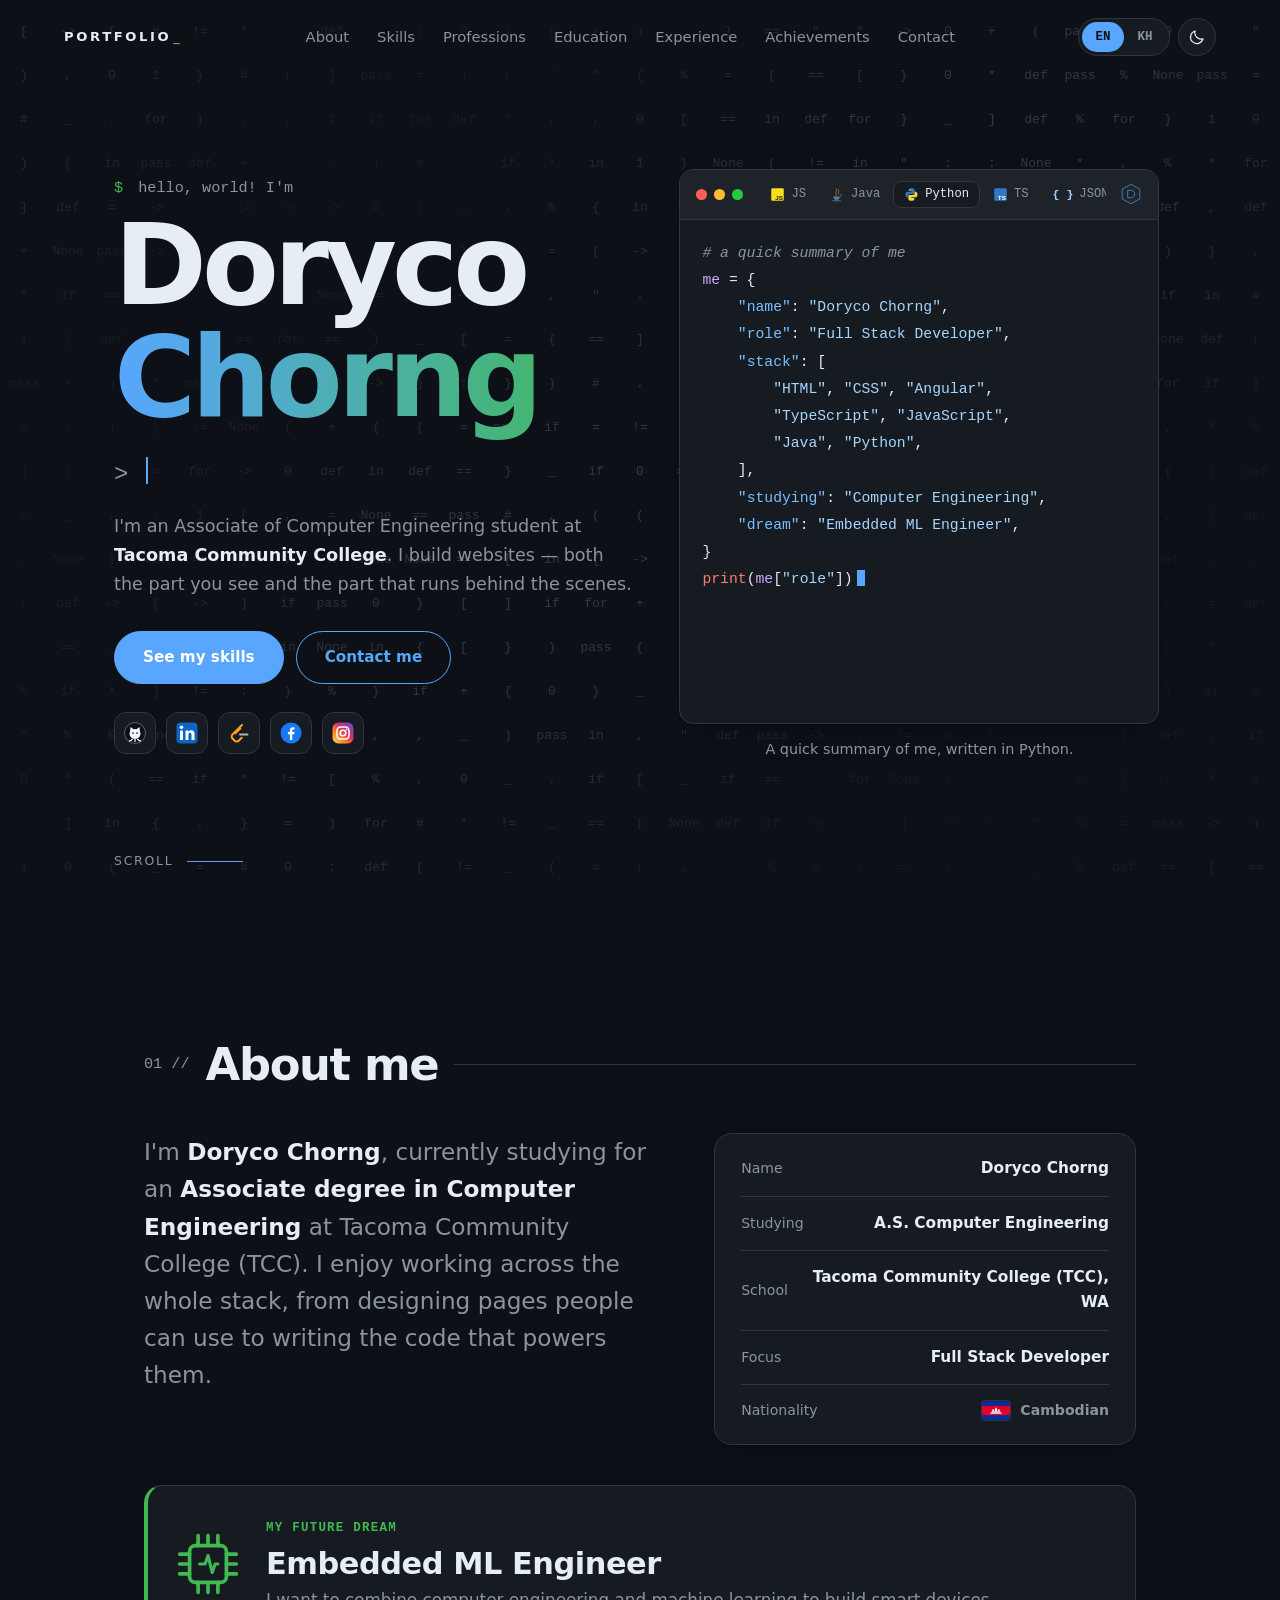
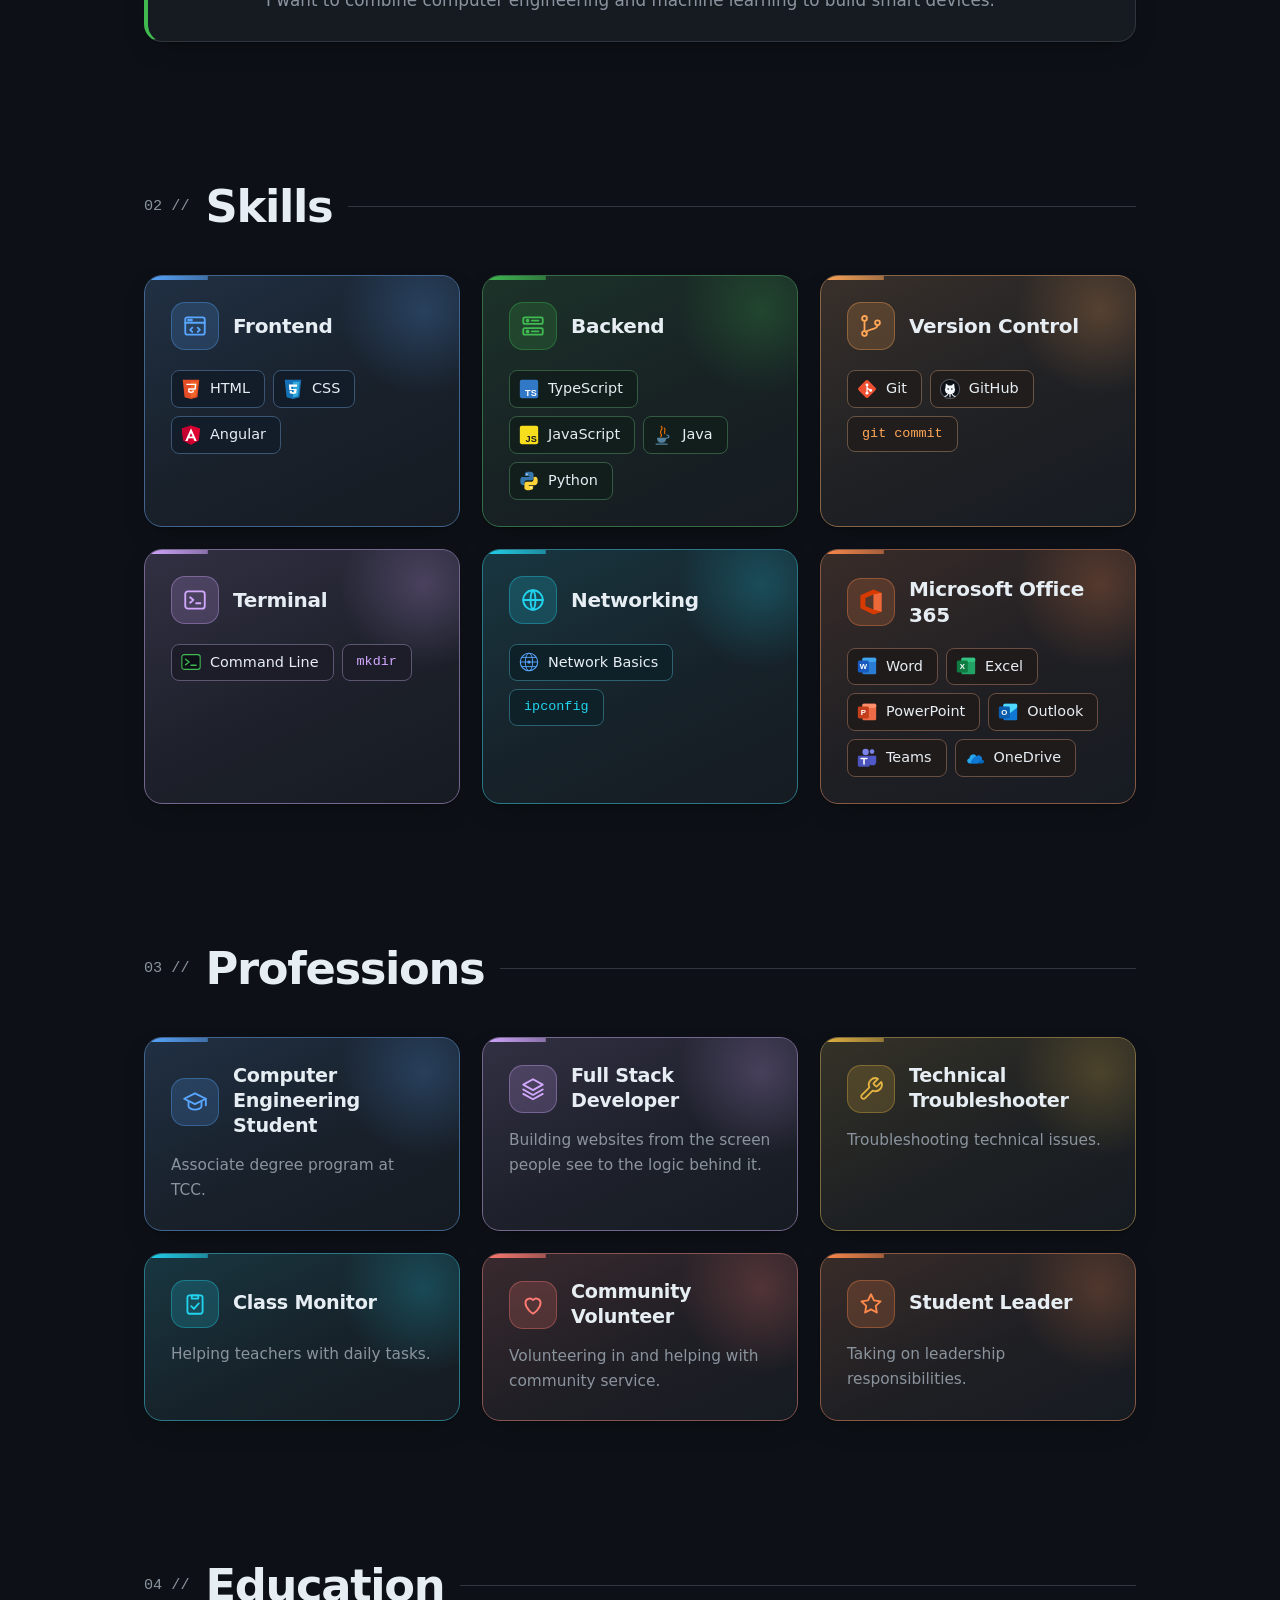
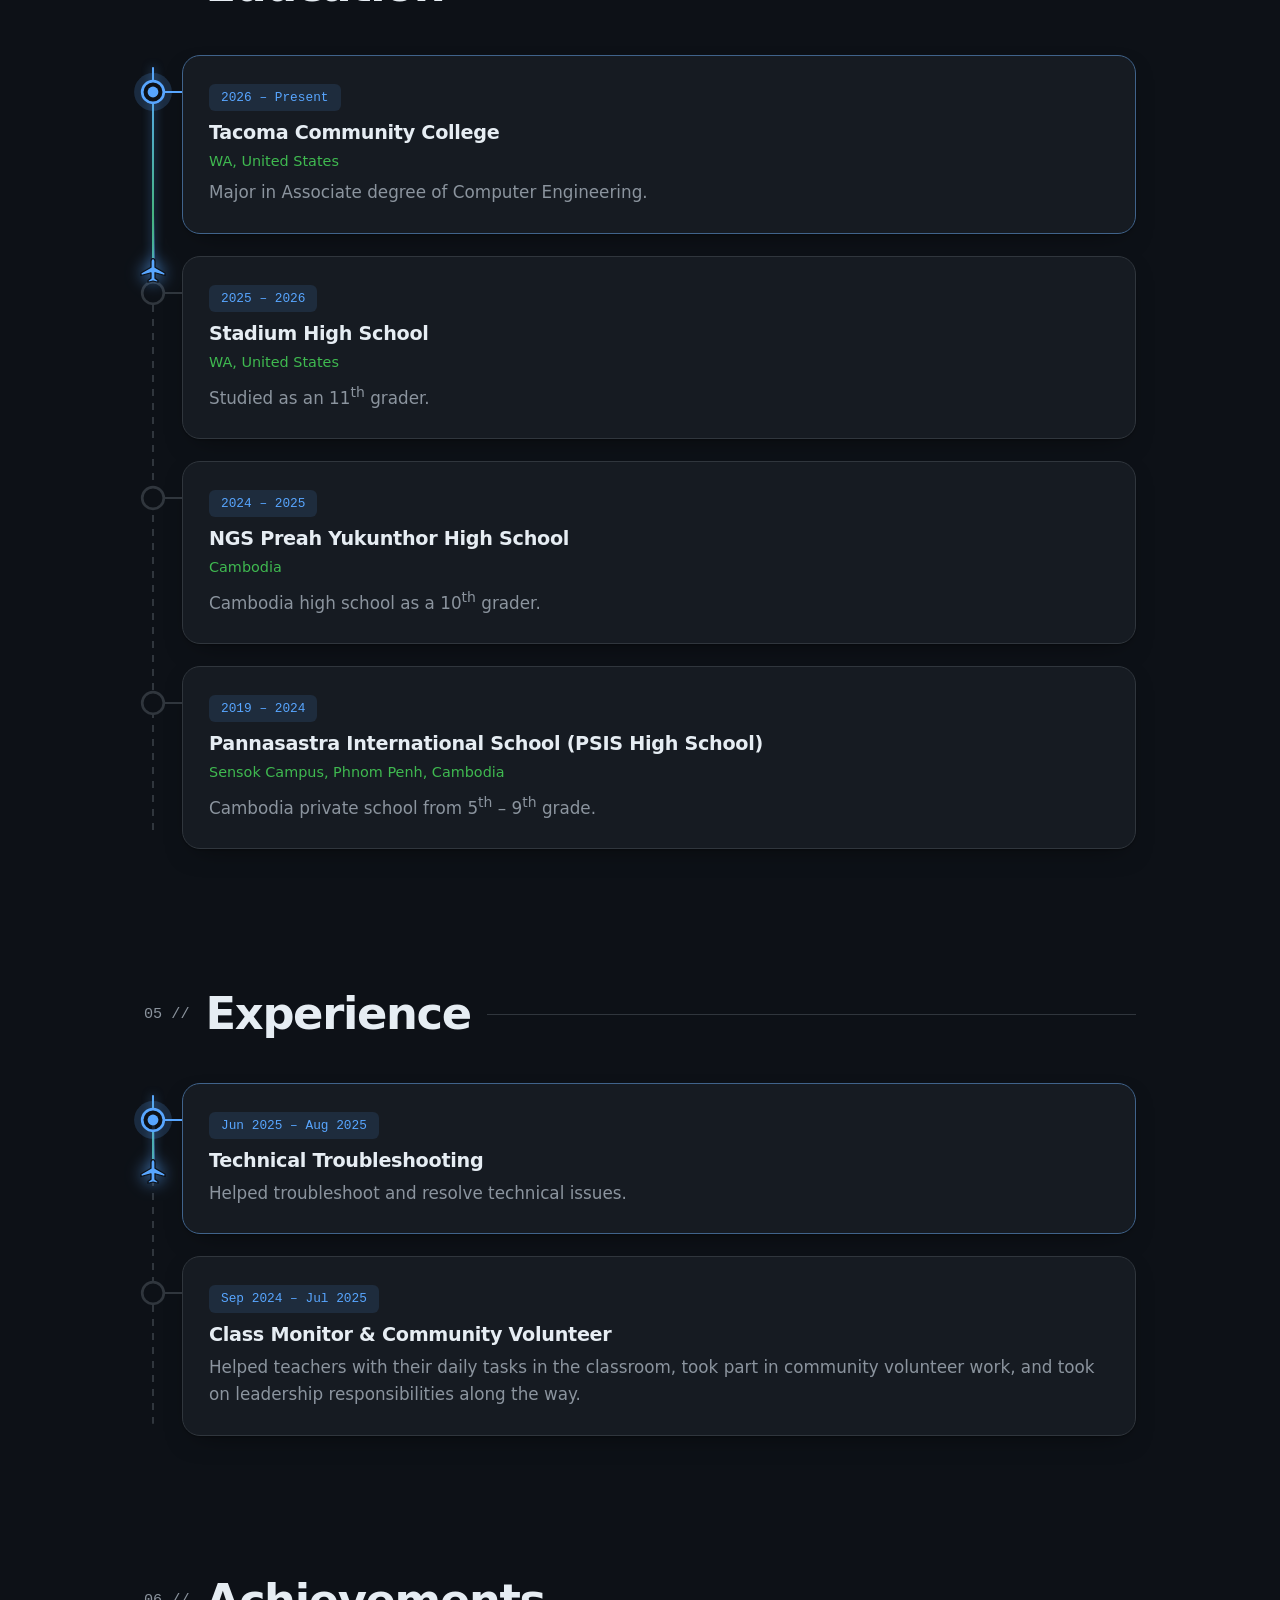
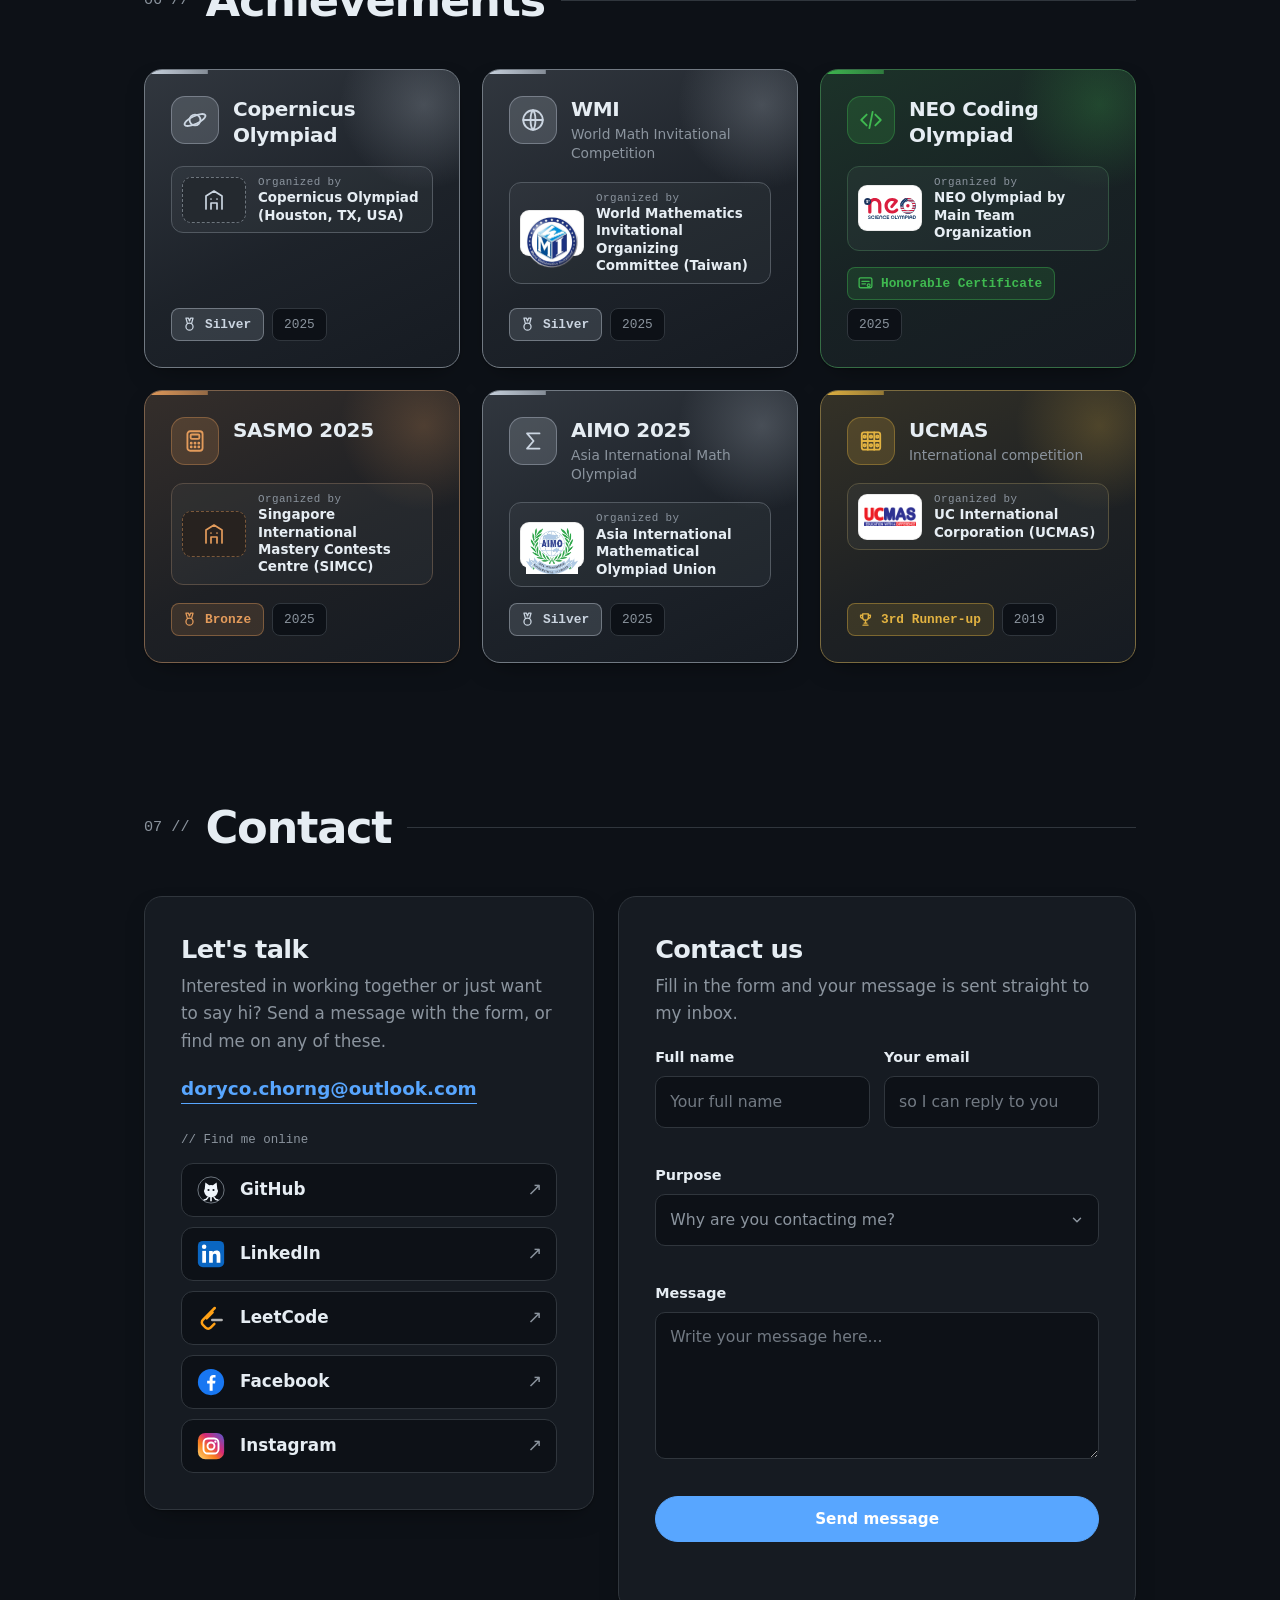
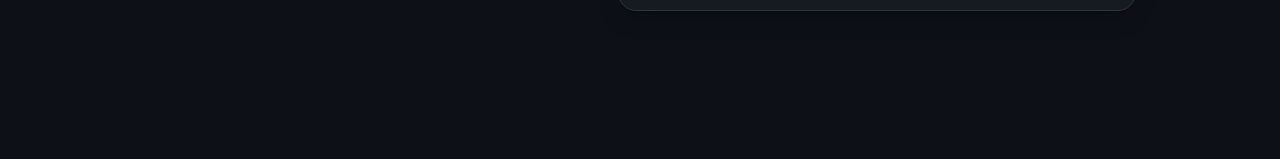
==== index.html @ 76f101a9 "Add files via upload The first version" ====
<!DOCTYPE html>
<html lang="en">
<head>
  <meta charset="UTF-8" />
  <meta name="viewport" content="width=device-width, initial-scale=1" />
  <title>Doryco Chorng | Portfolio</title>
  <meta name="description" content="Portfolio of Doryco Chorng, Computer Engineering student at Tacoma Community College." />
  <link rel="icon" href="data:image/svg+xml,%3Csvg xmlns='http://www.w3.org/2000/svg' viewBox='0 0 100 100'%3E%3Crect width='100' height='100' rx='22' fill='%23111'/%3E%3Ctext x='50' y='66' font-size='44' font-family='Arial' font-weight='bold' text-anchor='middle' fill='%23fff'%3EDC%3C/text%3E%3C/svg%3E" />
  <script>
    /* apply the saved theme (dark by default) before first paint to avoid a flash */
    (function () {
      var t = null;
      try { t = localStorage.getItem('theme'); } catch (e) {}
      if (!t) t = 'dark';
      document.documentElement.setAttribute('data-theme', t);
    })();
  </script>
  <link rel="stylesheet" href="style.css" />
</head>
<body>

  <!-- Reusable symbols: logo, skill logos, flag -->
  <svg width="0" height="0" style="position:absolute" aria-hidden="true">
    <defs>
      <symbol id="logo" viewBox="0 0 100 100">
        <polygon points="50,6 90,28 90,72 50,94 10,72 10,28" fill="none" stroke="currentColor" stroke-width="3" stroke-linejoin="round" />
        <polygon class="logo-inner" points="50,18 80,34 80,66 50,82 20,66 20,34" fill="none" stroke="currentColor" stroke-width="1" stroke-dasharray="3 5" opacity=".55" />
        <path d="M35 33 H47 C59 33 67 40 67 50 C67 60 59 67 47 67 H35 Z" fill="none" stroke="currentColor" stroke-width="3" stroke-linejoin="round" />
      </symbol>

      <symbol id="i-html" viewBox="0 0 48 48">
        <path d="M6 4 L10 42 L24 46 L38 42 L42 4 Z" fill="#E44D26" />
        <path d="M24 8 V42.5 L35 39.5 L38.5 8 Z" fill="#F16529" />
        <path d="M14 14 H34 L33 24 H19 L19.5 30 L24 31.5 L28.5 30 L29 27" fill="none" stroke="#fff" stroke-width="3" stroke-linejoin="round" />
      </symbol>
      <symbol id="i-css" viewBox="0 0 48 48">
        <path d="M6 4 L10 42 L24 46 L38 42 L42 4 Z" fill="#1572B6" />
        <path d="M24 8 V42.5 L35 39.5 L38.5 8 Z" fill="#33A9DC" />
        <path d="M15 14 H33 L32.6 19 H20 L20.4 24 H32 L31 33 L24 35 L17 33 L16.6 28 H21.4 L21.7 30.4 L24 31 L26.3 30.4 L26.7 26 H16 Z" fill="#fff" />
      </symbol>
      <symbol id="i-angular" viewBox="0 0 48 48">
        <path d="M24 3 L4 10 L7 36 L24 45 L41 36 L44 10 Z" fill="#DD0031" />
        <path d="M24 3 V45 L7 36 L4 10 Z" fill="#C3002F" />
        <path fill="#fff" fill-rule="evenodd" d="M24 9 L11.5 37 H16.5 L19 31 H29 L31.5 37 H36.5 Z M24 19.5 L27.3 27 H20.7 Z" />
      </symbol>
      <symbol id="i-ts" viewBox="0 0 48 48">
        <rect x="4" y="4" width="40" height="40" rx="4" fill="#3178C6" />
        <text x="41" y="40" font-family="Arial, sans-serif" font-weight="700" font-size="20" text-anchor="end" fill="#fff">TS</text>
      </symbol>
      <symbol id="i-js" viewBox="0 0 48 48">
        <rect x="4" y="4" width="40" height="40" rx="4" fill="#F7DF1E" />
        <text x="41" y="40" font-family="Arial, sans-serif" font-weight="700" font-size="20" text-anchor="end" fill="#1a1a1a">JS</text>
      </symbol>
      <symbol id="i-java" viewBox="0 0 48 48">
        <path d="M20 5 C27 11 14 14 20 22 C22 25 20 27 19 28" fill="none" stroke="#E76F00" stroke-width="2.6" stroke-linecap="round" />
        <path d="M27 9 C31 14 25 16 28 21" fill="none" stroke="#E76F00" stroke-width="2.4" stroke-linecap="round" />
        <path d="M11 30 H31 C31 38 27 41 21 41 C15 41 11 38 11 30 Z" fill="#5382A1" />
        <path d="M31 31 C39 31 39 24 31 24" fill="none" stroke="#5382A1" stroke-width="2.6" />
        <path d="M9 44 H33" stroke="#5382A1" stroke-width="2.6" stroke-linecap="round" />
      </symbol>
      <symbol id="i-python" viewBox="0 0 48 48">
        <path fill="#3776AB" d="M24 4 C15 4 15 8 15 8 V13 H24.5 V15 H11 C11 15 5 14.5 5 24 C5 33.5 10.5 33 10.5 33 H14 V28 C14 28 13.8 22.5 19.5 22.5 H29 C29 22.5 34 22.6 34 17.8 V9 C34 9 34.8 4 24 4 Z" />
        <path fill="#FFD43B" d="M24 44 C33 44 33 40 33 40 V35 H23.5 V33 H37 C37 33 43 33.5 43 24 C43 14.5 37.5 15 37.5 15 H34 V20 C34 20 34.2 25.5 28.5 25.5 H19 C19 25.5 14 25.4 14 30.2 V39 C14 39 13.2 44 24 44 Z" />
        <circle cx="19.5" cy="9.5" r="1.7" fill="#fff" /><circle cx="28.5" cy="38.5" r="1.7" fill="#fff" />
      </symbol>
      <symbol id="i-office" viewBox="0 0 48 48">
        <path fill="#D83B01" fill-rule="evenodd" d="M7 34 L28 44 L41 39.5 V9 L28 4 L7 13 Z M28 12 L15 17.5 V30.5 L28 36 Z" />
        <path fill="#FF8F6B" d="M28 12 L41 9 V39.5 L28 36 Z" opacity=".55" />
      </symbol>
      <symbol id="i-word" viewBox="0 0 48 48">
        <rect x="14" y="6" width="30" height="36" rx="3" fill="#2B7CD3" />
        <rect x="14" y="6" width="30" height="9" rx="3" fill="#41A5EE" />
        <rect x="4" y="12" width="24" height="26" rx="3" fill="#185ABD" />
        <text x="16" y="31.5" font-family="Arial, sans-serif" font-weight="700" font-size="17" text-anchor="middle" fill="#fff">W</text>
      </symbol>
      <symbol id="i-excel" viewBox="0 0 48 48">
        <rect x="14" y="6" width="30" height="36" rx="3" fill="#21A366" />
        <rect x="14" y="6" width="30" height="9" rx="3" fill="#33C481" />
        <rect x="4" y="12" width="24" height="26" rx="3" fill="#107C41" />
        <text x="16" y="31.5" font-family="Arial, sans-serif" font-weight="700" font-size="17" text-anchor="middle" fill="#fff">X</text>
      </symbol>
      <symbol id="i-ppt" viewBox="0 0 48 48">
        <rect x="14" y="6" width="30" height="36" rx="3" fill="#ED6C47" />
        <rect x="14" y="6" width="30" height="9" rx="3" fill="#FF8F6B" />
        <rect x="4" y="12" width="24" height="26" rx="3" fill="#C43E1C" />
        <text x="16" y="31.5" font-family="Arial, sans-serif" font-weight="700" font-size="17" text-anchor="middle" fill="#fff">P</text>
      </symbol>
      <symbol id="i-outlook" viewBox="0 0 48 48">
        <rect x="14" y="6" width="30" height="36" rx="3" fill="#0F78D4" />
        <path d="M14 14 L29 26 L44 14 V9 a3 3 0 0 0 -3 -3 H17 a3 3 0 0 0 -3 3 Z" fill="#50D9FF" />
        <rect x="4" y="12" width="24" height="26" rx="3" fill="#0A5CAD" />
        <text x="16" y="31.5" font-family="Arial, sans-serif" font-weight="700" font-size="17" text-anchor="middle" fill="#fff">O</text>
      </symbol>
      <symbol id="i-teams" viewBox="0 0 48 48">
        <circle cx="35" cy="10" r="5" fill="#7B83EB" />
        <path d="M27 19 H44 V32 a8 8 0 0 1 -8 8 h-1 a7 7 0 0 1 -8 -7 Z" fill="#5059C9" />
        <circle cx="21" cy="11" r="7" fill="#7B83EB" />
        <rect x="4" y="19" width="26" height="24" rx="3" fill="#4B53BC" />
        <path d="M11 25 H24 M17.5 25 V37" stroke="#fff" stroke-width="3.4" stroke-linecap="round" fill="none" />
      </symbol>
      <symbol id="i-onedrive" viewBox="0 0 48 48">
        <path d="M14 36 C6 36 5 26 12 25 C12 16 23 13 27 20 C33 16 41 21 39 28 C45 28 46 36 39 36 Z" fill="#0364B8" />
        <path d="M12 25 C12 16 23 13 27 20 C21 22 17 28 14 36 C6 36 5 26 12 25 Z" fill="#28A8EA" />
        <path d="M27 20 C33 16 41 21 39 28 L29 36 H14 C17 28 21 22 27 20 Z" fill="#0F78D4" />
      </symbol>
      <symbol id="i-git" viewBox="0 0 48 48">
        <rect x="9" y="9" width="30" height="30" rx="4" transform="rotate(45 24 24)" fill="#F05032" />
        <path d="M24 15 V33 M24 22 L32 27" stroke="#fff" stroke-width="2.6" fill="none" stroke-linecap="round" />
        <circle cx="24" cy="15" r="3.2" fill="#fff" /><circle cx="24" cy="33" r="3.2" fill="#fff" /><circle cx="32" cy="27" r="3.2" fill="#fff" />
      </symbol>
      <symbol id="i-github" viewBox="0 0 48 48">
        <circle cx="24" cy="24" r="21" fill="#0d1117" stroke="#8b949e" stroke-width="1.2" />
        <path d="M14 22 L15 12 L21 16.5 Q24 15.8 27 16.5 L33 12 L34 22 Q36.5 25 34 29.5 Q32 35 24 36 Q16 35 14 29.5 Q11.5 25 14 22 Z" fill="#f0f6fc" />
        <path d="M24 36 V41 M19 36 Q17 40 13 40 M29 36 Q31 40 35 40" stroke="#f0f6fc" stroke-width="2.6" fill="none" stroke-linecap="round" />
        <circle cx="20" cy="24" r="1.7" fill="#0d1117" /><circle cx="28" cy="24" r="1.7" fill="#0d1117" />
      </symbol>
      <symbol id="i-terminal" viewBox="0 0 48 48">
        <rect x="4" y="8" width="40" height="32" rx="5" fill="#0d1117" stroke="#3fb950" stroke-width="2.4" />
        <path d="M12 18 L20 24 L12 30" stroke="#3fb950" stroke-width="3" fill="none" stroke-linecap="round" stroke-linejoin="round" />
        <path d="M24 31 H35" stroke="#3fb950" stroke-width="3" stroke-linecap="round" />
      </symbol>
      <symbol id="i-network" viewBox="0 0 48 48">
        <circle cx="24" cy="24" r="19" fill="none" stroke="currentColor" stroke-width="2.4" />
        <ellipse cx="24" cy="24" rx="8" ry="19" fill="none" stroke="currentColor" stroke-width="2" />
        <path d="M5 24 H43 M9 14 H39 M9 34 H39" stroke="currentColor" stroke-width="2" fill="none" />
        <circle cx="24" cy="24" r="3.4" fill="currentColor" />
      </symbol>
      <symbol id="flag-kh" viewBox="0 0 60 40">
        <rect width="60" height="40" fill="#032EA1" />
        <rect y="10" width="60" height="20" fill="#E00025" />
        <g fill="#fff">
          <rect x="18" y="24.5" width="24" height="2.4" />
          <rect x="20.5" y="22" width="19" height="2.5" />
          <path d="M27.5 22 V18 Q30 9.5 32.5 18 V22 Z" />
          <path d="M22 22 V19.5 Q23.7 14.5 25.4 19.5 V22 Z" />
          <path d="M34.6 22 V19.5 Q36.3 14.5 38 19.5 V22 Z" />
        </g>
      </symbol>
      <symbol id="i-chip" viewBox="0 0 48 48">
        <g stroke="currentColor" stroke-width="2.6" stroke-linecap="round">
          <path d="M17 4 V11 M24 4 V11 M31 4 V11 M17 37 V44 M24 37 V44 M31 37 V44 M4 17 H11 M4 24 H11 M4 31 H11 M37 17 H44 M37 24 H44 M37 31 H44" />
        </g>
        <rect x="11" y="11" width="26" height="26" rx="4" fill="none" stroke="currentColor" stroke-width="2.6" />
        <path d="M18 24 H22 L24 18 L27 30 L29 24 H31" fill="none" stroke="currentColor" stroke-width="2.2" stroke-linecap="round" stroke-linejoin="round" />
      </symbol>
      <!-- Profession icons (viewBox 0 0 24 24, drawn with currentColor) -->
      <symbol id="r-cap" viewBox="0 0 24 24"><path d="M2 9l10-5 10 5-10 5z"/><path d="M6 11.5V16c0 1.5 3 3 6 3s6-1.5 6-3v-4.5"/><path d="M22 9v6"/></symbol>
      <symbol id="r-browser" viewBox="0 0 24 24"><rect x="3" y="4" width="18" height="16" rx="2"/><path d="M3 9h18"/><circle cx="6.2" cy="6.5" r=".6" fill="currentColor"/><circle cx="8.6" cy="6.5" r=".6" fill="currentColor"/><path d="M9.5 13.5l-2 2 2 2M14.5 13.5l2 2-2 2"/></symbol>
      <symbol id="r-server" viewBox="0 0 24 24"><rect x="3" y="4" width="18" height="6" rx="1.5"/><rect x="3" y="14" width="18" height="6" rx="1.5"/><circle cx="7" cy="7" r=".9" fill="currentColor"/><circle cx="7" cy="17" r=".9" fill="currentColor"/><path d="M11 7h6M11 17h6"/></symbol>
      <symbol id="r-layers" viewBox="0 0 24 24"><path d="M12 3l9 5-9 5-9-5z"/><path d="M3 12.5l9 5 9-5"/><path d="M3 16.5l9 5 9-5"/></symbol>
      <symbol id="r-wrench" viewBox="0 0 24 24"><path d="M14.7 6.3a1 1 0 0 0 0 1.4l1.6 1.6a1 1 0 0 0 1.4 0l3.77-3.77a6 6 0 0 1-7.94 7.94l-6.91 6.91a2.12 2.12 0 0 1-3-3l6.91-6.91a6 6 0 0 1 7.94-7.94l-3.76 3.76z"/></symbol>
      <symbol id="r-clip" viewBox="0 0 24 24"><rect x="5" y="4" width="14" height="17" rx="2"/><path d="M9 4h6v3H9z"/><path d="M8.5 14l2.5 2.5 4.5-5"/></symbol>
      <symbol id="r-heart" viewBox="0 0 24 24"><path d="M12 20s-7-4.4-7-10a4 4 0 0 1 7-2.6A4 4 0 0 1 19 10c0 5.6-7 10-7 10z"/></symbol>
      <symbol id="r-star" viewBox="0 0 24 24"><path d="M12 3l2.7 5.6 6.1.9-4.4 4.3 1 6.1L12 17l-5.4 2.9 1-6.1L3.2 9.5l6.1-.9z"/></symbol>
      <!-- Social logos -->
      <linearGradient id="igGrad" x1="0" y1="1" x2="1" y2="0">
        <stop offset="0" stop-color="#feda75" /><stop offset=".35" stop-color="#fa7e1e" /><stop offset=".6" stop-color="#d62976" /><stop offset="1" stop-color="#4f5bd5" />
      </linearGradient>
      <symbol id="s-linkedin" viewBox="0 0 48 48">
        <rect x="3" y="3" width="42" height="42" rx="8" fill="#0A66C2" />
        <rect x="10" y="19" width="6" height="19" fill="#fff" /><circle cx="13" cy="12.5" r="3.6" fill="#fff" />
        <path d="M21 19h5.7v2.7c1-1.9 3.2-3.2 6-3.2 5.3 0 6.3 3.5 6.3 8V38h-6v-10c0-2.3 0-4.6-2.9-4.6s-3.2 2.1-3.2 4.5V38H21z" fill="#fff" />
      </symbol>
      <symbol id="s-leetcode" viewBox="0 0 48 48">
        <path d="M30 8 L11 27 a5.6 5.6 0 0 0 0 8 l4.4 4.4 a5.6 5.6 0 0 0 8 0 l6-6" fill="none" stroke="#FFA116" stroke-width="4" stroke-linecap="round" stroke-linejoin="round" />
        <path d="M17 24.5 L26.5 15" fill="none" stroke="#FFA116" stroke-width="4" stroke-linecap="round" />
        <path d="M26 27h15" stroke="#B3B3B3" stroke-width="4" stroke-linecap="round" />
      </symbol>
      <symbol id="s-facebook" viewBox="0 0 48 48">
        <circle cx="24" cy="24" r="21" fill="#1877F2" />
        <path d="M26.6 38V26.4h3.9l.6-4.5h-4.5v-2.9c0-1.3.4-2.2 2.2-2.2h2.4v-4a31 31 0 0 0-3.5-.2c-3.5 0-5.9 2.1-5.9 6v3.3h-4v4.5h4V38z" fill="#fff" />
      </symbol>
      <symbol id="s-instagram" viewBox="0 0 48 48">
        <rect x="3" y="3" width="42" height="42" rx="12" fill="url(#igGrad)" />
        <rect x="12" y="12" width="24" height="24" rx="7" fill="none" stroke="#fff" stroke-width="3" />
        <circle cx="24" cy="24" r="5.6" fill="none" stroke="#fff" stroke-width="3" /><circle cx="31" cy="17" r="1.8" fill="#fff" />
      </symbol>
      <symbol id="r-branch" viewBox="0 0 24 24"><circle cx="6" cy="5" r="2.2"/><circle cx="6" cy="19" r="2.2"/><circle cx="18" cy="9" r="2.2"/><path d="M6 7.2v9.6M18 11.2c0 4-6 3-11 6.4"/></symbol>
      <symbol id="r-terminal" viewBox="0 0 24 24"><rect x="3" y="4" width="18" height="16" rx="2.5"/><path d="M7.5 9.5l3 2.5-3 2.5M13 15h4"/></symbol>
      <symbol id="r-network" viewBox="0 0 24 24"><circle cx="12" cy="12" r="9"/><path d="M3 12h18M12 3c3 3 3 15 0 18M12 3c-3 3-3 15 0 18"/></symbol>
      <!-- Achievement icons (viewBox 0 0 24 24) -->
      <symbol id="a-planet" viewBox="0 0 24 24"><circle cx="12" cy="12" r="5"/><ellipse cx="12" cy="12" rx="10.5" ry="3.6" transform="rotate(-25 12 12)"/></symbol>
      <symbol id="a-code" viewBox="0 0 24 24"><path d="M8 7l-5 5 5 5M16 7l5 5-5 5M13.5 4.5l-3 15"/></symbol>
      <symbol id="a-calc" viewBox="0 0 24 24"><rect x="5" y="3" width="14" height="18" rx="2.5"/><rect x="8" y="6" width="8" height="4" rx="1"/><path d="M8.5 14h.01M12 14h.01M15.5 14h.01M8.5 17.5h.01M12 17.5h.01M15.5 17.5h.01" stroke-width="2.6"/></symbol>
      <symbol id="a-sigma" viewBox="0 0 24 24"><path d="M18 5H6.5l6 7-6 7H18"/></symbol>
      <symbol id="a-abacus" viewBox="0 0 24 24"><rect x="3.5" y="4" width="17" height="16" rx="2"/><path d="M3.5 12h17M9 4v16M15 4v16"/><circle cx="6.2" cy="8" r="1.1"/><circle cx="12" cy="8" r="1.1"/><circle cx="17.8" cy="8" r="1.1"/><circle cx="6.2" cy="16" r="1.1"/><circle cx="12" cy="16" r="1.1"/><circle cx="17.8" cy="16" r="1.1"/></symbol>
      <symbol id="a-medal" viewBox="0 0 24 24"><circle cx="12" cy="15" r="5"/><path d="M9 10.5L7 3h3.5L12 7l1.5-4H17l-2 7.5"/></symbol>
      <symbol id="a-cert" viewBox="0 0 24 24"><rect x="3" y="4" width="18" height="14" rx="2"/><path d="M7 9h10M7 12.5h5"/><circle cx="16.5" cy="14.5" r="2"/></symbol>
      <symbol id="a-trophy" viewBox="0 0 24 24"><path d="M8 4h8v5a4 4 0 0 1-8 0z"/><path d="M8 6H5v1.5A3 3 0 0 0 8 10.5M16 6h3v1.5A3 3 0 0 1 16 10.5M12 13v4M8.5 20h7M10 17h4"/></symbol>
      <symbol id="a-org" viewBox="0 0 24 24"><path d="M4 21V8l8-5 8 5v13M9 21v-6h6v6M9 11h.01M15 11h.01"/></symbol>
    </defs>
  </svg>

  <!-- Intro: the logo draws itself, then the visitor zooms inside -->
  <div id="loader">
    <svg class="loader-logo" viewBox="0 0 100 100" aria-hidden="true">
      <polygon pathLength="1" points="50,6 90,28 90,72 50,94 10,72 10,28" />
      <path pathLength="1" d="M35 33 H47 C59 33 67 40 67 50 C67 60 59 67 47 67 H35 Z" />
    </svg>
  </div>

  <canvas id="bg" aria-hidden="true"></canvas>
  <div class="cursor-ring" id="cursorRing"></div>
  <div class="cursor-dot" id="cursorDot"></div>
  <div class="scroll-progress" id="scrollProgress"></div>

  <!-- Navigation -->
  <header class="nav" id="nav">
    <a href="#home" class="brand" aria-label="Portfolio home">Portfolio</a>
    <nav class="links" id="links">
      <a href="#about" data-i18n="k0">About</a>
      <a href="#skills" data-i18n="k1">Skills</a>
      <a href="#roles" data-i18n="k2">Professions</a>
      <a href="#education" data-i18n="k3">Education</a>
      <a href="#experience" data-i18n="k4">Experience</a>
      <a href="#achievements" data-i18n="ach">Achievements</a>
      <a href="#contact" data-i18n="k5">Contact</a>
    </nav>
    <div class="nav-tools">
      <div class="lang-switch" role="group" aria-label="Language"><button type="button" data-l="en" aria-label="English" aria-pressed="true">EN</button><button type="button" data-l="km" aria-label="Khmer" aria-pressed="false">KH</button></div>
      <button class="theme-btn" id="themeBtn" aria-label="Switch between light and dark mode" title="Light / dark mode">
        <svg class="i-sun" viewBox="0 0 24 24" fill="none" stroke="currentColor" stroke-width="1.6" stroke-linecap="round"><circle cx="12" cy="12" r="4.2"/><path d="M12 2.5v2.2M12 19.3v2.2M2.5 12h2.2M19.3 12h2.2M5.3 5.3l1.6 1.6M17.1 17.1l1.6 1.6M5.3 18.7l1.6-1.6M17.1 6.9l1.6-1.6"/></svg>
        <svg class="i-moon" viewBox="0 0 24 24" fill="none" stroke="currentColor" stroke-width="1.6" stroke-linecap="round" stroke-linejoin="round"><path d="M20 14.5A8.5 8.5 0 0 1 9.5 4 8.5 8.5 0 1 0 20 14.5z"/></svg>
      </button>
      <button class="menu-btn" id="menuBtn" aria-label="Open menu" aria-expanded="false"><i></i><i></i></button>
    </div>
  </header>

  <main>
    <!-- Hero -->
    <section id="home" class="hero">
      <div class="hero-inner">
        <p class="eyebrow fade" data-i18n="k6"><span class="ps">$</span> hello, world! I'm</p>
        <h1 class="name" aria-label="Doryco Chorng">
          <span class="line" style="--i:0"><span>Doryco</span></span>
          <span class="line" style="--i:1"><span>Chorng</span></span>
        </h1>
        <p class="typing fade" style="--i:2"><span id="typed"></span><span class="caret"></span></p>
        <p class="lead fade" style="--i:3" data-i18n="k7">I'm an Associate of Computer Engineering student at <strong>Tacoma Community College</strong>. I build websites &mdash; both the part you see and the part that runs behind the scenes.</p>
        <div class="cta fade" style="--i:4">
          <a href="#skills" class="btn solid" data-i18n="k8">See my skills</a>
          <a href="#contact" class="btn outline" data-i18n="k9">Contact me</a>
        </div>
        <ul class="socials-mini fade" style="--i:5" aria-label="My profiles">
          <li><a href="https://github.com/dorycoChorng" target="_blank" rel="noopener noreferrer" aria-label="GitHub: dorycoChorng" title="GitHub"><svg viewBox="0 0 48 48"><use href="#i-github" /></svg></a></li>
          <li><a href="https://linkedin.com/in/chorngdorycodev" target="_blank" rel="noopener noreferrer" aria-label="LinkedIn: chorngdorycodev" title="LinkedIn"><svg viewBox="0 0 48 48"><use href="#s-linkedin" /></svg></a></li>
          <li><a href="https://leetcode.com/u/doryco2889/" target="_blank" rel="noopener noreferrer" aria-label="LeetCode: doryco2889" title="LeetCode"><svg viewBox="0 0 48 48"><use href="#s-leetcode" /></svg></a></li>
          <li><a href="https://www.facebook.com/RycoooMe/" target="_blank" rel="noopener noreferrer" aria-label="Facebook: RycoooMe" title="Facebook"><svg viewBox="0 0 48 48"><use href="#s-facebook" /></svg></a></li>
          <li><a href="https://www.instagram.com/dorycochorngdev/" target="_blank" rel="noopener noreferrer" aria-label="Instagram: @dorycochorngdev" title="Instagram"><svg viewBox="0 0 48 48"><use href="#s-instagram" /></svg></a></li>
        </ul>
      </div>
      <figure class="hero-visual fade" style="--i:3">
        <div class="code-card" id="codeCard" role="img" aria-label="A short summary of Doryco written in Python: a full stack developer who knows HTML, CSS, Angular, TypeScript, JavaScript, Java and Python, studying computer engineering, dreaming of being an embedded ML engineer.">
          <div class="code-bar"><span class="dots"><i></i><i></i><i></i></span><div class="lang-tabs" role="tablist" aria-label="Choose a programming language"><button type="button" role="tab" data-lang="javascript" aria-selected="false" tabindex="-1"><svg viewBox="0 0 48 48" aria-hidden="true"><use href="#i-js" /></svg>JS</button><button type="button" role="tab" data-lang="java" aria-selected="false" tabindex="-1"><svg viewBox="0 0 48 48" aria-hidden="true"><use href="#i-java" /></svg>Java</button><button type="button" role="tab" data-lang="python" aria-selected="true" tabindex="0"><svg viewBox="0 0 48 48" aria-hidden="true"><use href="#i-python" /></svg>Python</button><button type="button" role="tab" data-lang="typescript" aria-selected="false" tabindex="-1"><svg viewBox="0 0 48 48" aria-hidden="true"><use href="#i-ts" /></svg>TS</button><button type="button" role="tab" data-lang="json" aria-selected="false" tabindex="-1"><span class="glyph" aria-hidden="true">{ }</span>JSON</button></div><svg class="code-logo" viewBox="0 0 100 100"><use href="#logo" /></svg></div>
          <pre class="code" aria-hidden="true"><code><span class="cl" style="--i:0"><span class="com"># a quick summary of me</span></span><span class="cl" style="--i:1"><span class="fn">me</span> = {</span><span class="cl" style="--i:2">    <span class="prop">"name"</span>: <span class="str">"Doryco Chorng"</span>,</span><span class="cl" style="--i:3">    <span class="prop">"role"</span>: <span class="str">"Full Stack Developer"</span>,</span><span class="cl" style="--i:4">    <span class="prop">"stack"</span>: [</span><span class="cl" style="--i:5">        <span class="str">"HTML"</span>, <span class="str">"CSS"</span>, <span class="str">"Angular"</span>,</span><span class="cl" style="--i:6">        <span class="str">"TypeScript"</span>, <span class="str">"JavaScript"</span>,</span><span class="cl" style="--i:7">        <span class="str">"Java"</span>, <span class="str">"Python"</span>,</span><span class="cl" style="--i:8">    ],</span><span class="cl" style="--i:9">    <span class="prop">"studying"</span>: <span class="str">"Computer Engineering"</span>,</span><span class="cl" style="--i:10">    <span class="prop">"dream"</span>: <span class="str">"Embedded ML Engineer"</span>,</span><span class="cl" style="--i:11">}</span><span class="cl cursor-line" style="--i:12"><span class="kw">print</span>(<span class="fn">me</span>[<span class="str">"role"</span>])</span></code></pre>
        </div>
        <figcaption id="codeCaption">A quick summary of me, written in Python.</figcaption>
      </figure>
      <a href="#about" class="scroll-hint" aria-label="Scroll down"><span data-i18n="k10">Scroll</span><i></i></a>
    </section>

    <!-- About -->
    <section id="about" class="section">
      <div class="title reveal"><span class="num">01 //</span><h2 data-i18n="k11">About me</h2></div>
      <div class="about-grid">
        <p class="statement reveal" data-i18n="k12">I'm <strong>Doryco Chorng</strong>, currently studying for an <strong>Associate degree in Computer Engineering</strong> at Tacoma Community College (TCC). I enjoy working across the whole stack, from designing pages people can use to writing the code that powers them.</p>
        <ul class="facts card reveal">
          <li><span data-i18n="k13">Name</span><b>Doryco Chorng</b></li>
          <li><span data-i18n="k14">Studying</span><b data-i18n="k18">A.S. Computer Engineering</b></li>
          <li><span data-i18n="k15">School</span><b>Tacoma Community College (TCC), WA</b></li>
          <li><span data-i18n="k16">Focus</span><b data-i18n="k19">Full Stack Developer</b></li>
          <li><span data-i18n="k17">Nationality</span><b class="nation"><svg class="flag" viewBox="0 0 60 40" role="img" aria-label="Flag of Cambodia"><use href="#flag-kh" /></svg><span data-i18n="k20">Cambodian</span></b></li>
        </ul>
      </div>
      <div class="dream card reveal">
        <svg class="dream-ico" viewBox="0 0 48 48" aria-hidden="true"><use href="#i-chip" /></svg>
        <div>
          <span class="label" data-i18n="k21">My future dream</span>
          <h3 data-i18n="k22">Embedded ML Engineer</h3>
          <p data-i18n="k23">I want to combine computer engineering and machine learning to build smart devices.</p>
        </div>
      </div>
    </section>

    <!-- Skills -->
    <section id="skills" class="section">
      <div class="title reveal"><span class="num">02 //</span><h2 data-i18n="k1">Skills</h2></div>
      <div class="skill-grid">

        <article class="skill card reveal front">
          <div class="skill-head"><span class="skill-ico"><svg viewBox="0 0 24 24" aria-hidden="true"><use href="#r-browser" /></svg></span><h3>Frontend</h3></div>
          <ul class="chips">
            <li><svg viewBox="0 0 48 48"><use href="#i-html" /></svg>HTML</li>
            <li><svg viewBox="0 0 48 48"><use href="#i-css" /></svg>CSS</li>
            <li><svg viewBox="0 0 48 48"><use href="#i-angular" /></svg>Angular</li>
          </ul>
        </article>

        <article class="skill card reveal back">
          <div class="skill-head"><span class="skill-ico"><svg viewBox="0 0 24 24" aria-hidden="true"><use href="#r-server" /></svg></span><h3>Backend</h3></div>
          <ul class="chips">
            <li><svg viewBox="0 0 48 48"><use href="#i-ts" /></svg>TypeScript</li>
            <li><svg viewBox="0 0 48 48"><use href="#i-js" /></svg>JavaScript</li>
            <li><svg viewBox="0 0 48 48"><use href="#i-java" /></svg>Java</li>
            <li><svg viewBox="0 0 48 48"><use href="#i-python" /></svg>Python</li>
          </ul>
        </article>

        <article class="skill card reveal git">
          <div class="skill-head"><span class="skill-ico"><svg viewBox="0 0 24 24" aria-hidden="true"><use href="#r-branch" /></svg></span><h3>Version Control</h3></div>
          <ul class="chips">
            <li><svg viewBox="0 0 48 48"><use href="#i-git" /></svg>Git</li>
            <li><svg viewBox="0 0 48 48"><use href="#i-github" /></svg>GitHub</li>
            <li class="cmd"><code>git commit</code></li>
          </ul>
        </article>

        <article class="skill card reveal term">
          <div class="skill-head"><span class="skill-ico"><svg viewBox="0 0 24 24" aria-hidden="true"><use href="#r-terminal" /></svg></span><h3>Terminal</h3></div>
          <ul class="chips">
            <li><svg viewBox="0 0 48 48"><use href="#i-terminal" /></svg>Command Line</li>
            <li class="cmd"><code>mkdir</code></li>
          </ul>
        </article>

        <article class="skill card reveal net">
          <div class="skill-head"><span class="skill-ico"><svg viewBox="0 0 24 24" aria-hidden="true"><use href="#r-network" /></svg></span><h3>Networking</h3></div>
          <ul class="chips">
            <li><svg class="accent" viewBox="0 0 48 48"><use href="#i-network" /></svg>Network Basics</li>
            <li class="cmd"><code>ipconfig</code></li>
          </ul>
        </article>

        <article class="skill card reveal office">
          <div class="skill-head"><span class="skill-ico"><svg viewBox="0 0 48 48" class="colored" aria-hidden="true"><use href="#i-office" /></svg></span><h3>Microsoft Office 365</h3></div>
          <ul class="chips">
            <li><svg viewBox="0 0 48 48"><use href="#i-word" /></svg>Word</li>
            <li><svg viewBox="0 0 48 48"><use href="#i-excel" /></svg>Excel</li>
            <li><svg viewBox="0 0 48 48"><use href="#i-ppt" /></svg>PowerPoint</li>
            <li><svg viewBox="0 0 48 48"><use href="#i-outlook" /></svg>Outlook</li>
            <li><svg viewBox="0 0 48 48"><use href="#i-teams" /></svg>Teams</li>
            <li><svg viewBox="0 0 48 48"><use href="#i-onedrive" /></svg>OneDrive</li>
          </ul>
        </article>

      </div>
    </section>

    <!-- Professions -->
    <section id="roles" class="section">
      <div class="title reveal"><span class="num">03 //</span><h2 data-i18n="k2">Professions</h2></div>
      <div class="role-grid">
        <div class="role skill card reveal tint-blue">
          <div class="skill-head"><span class="skill-ico"><svg viewBox="0 0 24 24" aria-hidden="true"><use href="#r-cap" /></svg></span><h3 data-i18n="k24">Computer Engineering Student</h3></div>
          <p data-i18n="k25">Associate degree program at TCC.</p>
        </div>
        <div class="role skill card reveal tint-purple">
          <div class="skill-head"><span class="skill-ico"><svg viewBox="0 0 24 24" aria-hidden="true"><use href="#r-layers" /></svg></span><h3 data-i18n="k19">Full Stack Developer</h3></div>
          <p data-i18n="k26">Building websites from the screen people see to the logic behind it.</p>
        </div>
        <div class="role skill card reveal tint-gold">
          <div class="skill-head"><span class="skill-ico"><svg viewBox="0 0 24 24" aria-hidden="true"><use href="#r-wrench" /></svg></span><h3 data-i18n="k27">Technical Troubleshooter</h3></div>
          <p data-i18n="k28">Troubleshooting technical issues.</p>
        </div>
        <div class="role skill card reveal tint-cyan">
          <div class="skill-head"><span class="skill-ico"><svg viewBox="0 0 24 24" aria-hidden="true"><use href="#r-clip" /></svg></span><h3 data-i18n="k29">Class Monitor</h3></div>
          <p data-i18n="k30">Helping teachers with daily tasks.</p>
        </div>
        <div class="role skill card reveal tint-red">
          <div class="skill-head"><span class="skill-ico"><svg viewBox="0 0 24 24" aria-hidden="true"><use href="#r-heart" /></svg></span><h3 data-i18n="k31">Community Volunteer</h3></div>
          <p data-i18n="k32">Volunteering in and helping with community service.</p>
        </div>
        <div class="role skill card reveal tint-orange">
          <div class="skill-head"><span class="skill-ico"><svg viewBox="0 0 24 24" aria-hidden="true"><use href="#r-star" /></svg></span><h3 data-i18n="k33">Student Leader</h3></div>
          <p data-i18n="k34">Taking on leadership responsibilities.</p>
        </div>
      </div>
    </section>

    <!-- Education -->
    <section id="education" class="section">
      <div class="title reveal"><span class="num">04 //</span><h2 data-i18n="k3">Education</h2></div>
      <div class="timeline">
        <div class="tl-item">
          <span class="tl-dot"></span>
          <article class="card reveal">
            <span class="date" data-i18n="k35">2026 &ndash; Present</span>
            <h3>Tacoma Community College</h3>
            <p class="place" data-i18n="k39">WA, United States</p>
            <p data-i18n="k41">Major in Associate degree of Computer Engineering.</p>
          </article>
        </div>
        <div class="tl-item">
          <span class="tl-dot"></span>
          <article class="card reveal">
            <span class="date" data-i18n="k36">2025 &ndash; 2026</span>
            <h3>Stadium High School</h3>
            <p class="place" data-i18n="k39">WA, United States</p>
            <p data-i18n="k42">Studied as an 11<sup>th</sup> grader.</p>
          </article>
        </div>
        <div class="tl-item">
          <span class="tl-dot"></span>
          <article class="card reveal">
            <span class="date" data-i18n="k37">2024 &ndash; 2025</span>
            <h3 data-i18n="sch1">NGS Preah Yukunthor High School</h3>
            <p class="place" data-i18n="k40">Cambodia</p>
            <p data-i18n="k43">Cambodia high school as a 10<sup>th</sup> grader.</p>
          </article>
        </div>
        <div class="tl-item">
          <span class="tl-dot"></span>
          <article class="card reveal">
            <span class="date" data-i18n="k38">2019 &ndash; 2024</span>
            <h3 data-i18n="sch2">Pannasastra International School (PSIS High School)</h3>
            <p class="place" data-i18n="sch2p">Sensok Campus, Phnom Penh, Cambodia</p>
            <p data-i18n="k44">Cambodia private school from 5<sup>th</sup> &ndash; 9<sup>th</sup> grade.</p>
          </article>
        </div>
      </div>
    </section>

    <!-- Experience -->
    <section id="experience" class="section">
      <div class="title reveal"><span class="num">05 //</span><h2 data-i18n="k4">Experience</h2></div>
      <div class="timeline">
        <div class="tl-item">
          <span class="tl-dot"></span>
          <article class="card reveal">
            <span class="date" data-i18n="k45">Jun 2025 &ndash; Aug 2025</span>
            <h3 data-i18n="k46">Technical Troubleshooting</h3>
            <p data-i18n="k47">Helped troubleshoot and resolve technical issues.</p>
          </article>
        </div>
        <div class="tl-item">
          <span class="tl-dot"></span>
          <article class="card reveal">
            <span class="date" data-i18n="k48">Sep 2024 &ndash; Jul 2025</span>
            <h3 data-i18n="k49">Class Monitor &amp; Community Volunteer</h3>
            <p data-i18n="k50">Helped teachers with their daily tasks in the classroom, took part in community volunteer work, and took on leadership responsibilities along the way.</p>
          </article>
        </div>
      </div>
    </section>

    <!-- Achievements -->
    <section id="achievements" class="section">
      <div class="title reveal"><span class="num">06 //</span><h2 data-i18n="ach">Achievements</h2></div>
      <div class="skill-grid">
        <article class="skill card award reveal tint-silver">
          <div class="skill-head"><span class="skill-ico"><svg viewBox="0 0 24 24" aria-hidden="true"><use href="#a-planet" /></svg></span><div><h3>Copernicus Olympiad</h3></div></div>
          <a class="organizer" href="https://copernicusolympiad.com/" target="_blank" rel="noopener noreferrer" title="Visit the organizer"><span class="logo-tile none"><svg viewBox="0 0 24 24" aria-hidden="true"><use href="#a-org" /></svg></span><span class="org-text"><small data-i18n="orgby">Organized by</small><b>Copernicus Olympiad (Houston, TX, USA)</b></span></a>
          <div class="award-meta"><span class="rank"><svg viewBox="0 0 24 24" aria-hidden="true"><use href="#a-medal" /></svg><span data-i18n="silver">Silver</span></span><span class="year" data-i18n="y2025">2025</span></div>
        </article>
        <article class="skill card award reveal tint-silver">
          <div class="skill-head"><span class="skill-ico"><svg viewBox="0 0 24 24" aria-hidden="true"><use href="#r-network" /></svg></span><div><h3>WMI</h3><span class="sub">World Math Invitational Competition</span></div></div>
          <a class="organizer" href="https://www.wminv.org/" target="_blank" rel="noopener noreferrer" title="Visit the organizer"><span class="logo-tile"><img src="logo-wmi.png" alt="" loading="lazy" decoding="async" /></span><span class="org-text"><small data-i18n="orgby">Organized by</small><b>World Mathematics Invitational Organizing Committee (Taiwan)</b></span></a>
          <div class="award-meta"><span class="rank"><svg viewBox="0 0 24 24" aria-hidden="true"><use href="#a-medal" /></svg><span data-i18n="silver">Silver</span></span><span class="year" data-i18n="y2025">2025</span></div>
        </article>
        <article class="skill card award reveal tint-green">
          <div class="skill-head"><span class="skill-ico"><svg viewBox="0 0 24 24" aria-hidden="true"><use href="#a-code" /></svg></span><div><h3>NEO Coding Olympiad</h3></div></div>
          <a class="organizer" href="https://codingolympiad.org/" target="_blank" rel="noopener noreferrer" title="Visit the organizer"><span class="logo-tile"><img src="logo-neo.svg" alt="" loading="lazy" decoding="async" /></span><span class="org-text"><small data-i18n="orgby">Organized by</small><b>NEO Olympiad by Main Team Organization</b></span></a>
          <div class="award-meta"><span class="rank"><svg viewBox="0 0 24 24" aria-hidden="true"><use href="#a-cert" /></svg><span data-i18n="honor">Honorable Certificate</span></span><span class="year" data-i18n="y2025">2025</span></div>
        </article>
        <article class="skill card award reveal tint-bronze">
          <div class="skill-head"><span class="skill-ico"><svg viewBox="0 0 24 24" aria-hidden="true"><use href="#a-calc" /></svg></span><div><h3>SASMO 2025</h3></div></div>
          <a class="organizer" href="https://simcc.org/sasmo/" target="_blank" rel="noopener noreferrer" title="Visit the organizer"><span class="logo-tile none"><svg viewBox="0 0 24 24" aria-hidden="true"><use href="#a-org" /></svg></span><span class="org-text"><small data-i18n="orgby">Organized by</small><b>Singapore International Mastery Contests Centre (SIMCC)</b></span></a>
          <div class="award-meta"><span class="rank"><svg viewBox="0 0 24 24" aria-hidden="true"><use href="#a-medal" /></svg><span data-i18n="bronze">Bronze</span></span><span class="year" data-i18n="y2025">2025</span></div>
        </article>
        <article class="skill card award reveal tint-silver">
          <div class="skill-head"><span class="skill-ico"><svg viewBox="0 0 24 24" aria-hidden="true"><use href="#a-sigma" /></svg></span><div><h3>AIMO 2025</h3><span class="sub">Asia International Math Olympiad</span></div></div>
          <a class="organizer" href="https://aimo.world/" target="_blank" rel="noopener noreferrer" title="Visit the organizer"><span class="logo-tile"><img src="logo-aimo.jpg" alt="" loading="lazy" decoding="async" /></span><span class="org-text"><small data-i18n="orgby">Organized by</small><b>Asia International Mathematical Olympiad Union</b></span></a>
          <div class="award-meta"><span class="rank"><svg viewBox="0 0 24 24" aria-hidden="true"><use href="#a-medal" /></svg><span data-i18n="silver">Silver</span></span><span class="year" data-i18n="y2025">2025</span></div>
        </article>
        <article class="skill card award reveal tint-gold">
          <div class="skill-head"><span class="skill-ico"><svg viewBox="0 0 24 24" aria-hidden="true"><use href="#a-abacus" /></svg></span><div><h3>UCMAS</h3><span class="sub" data-i18n="intl">International competition</span></div></div>
          <a class="organizer" href="https://ucmas.com/" target="_blank" rel="noopener noreferrer" title="Visit the organizer"><span class="logo-tile"><img src="logo-ucmas.png" alt="" loading="lazy" decoding="async" /></span><span class="org-text"><small data-i18n="orgby">Organized by</small><b>UC International Corporation (UCMAS)</b></span></a>
          <div class="award-meta"><span class="rank"><svg viewBox="0 0 24 24" aria-hidden="true"><use href="#a-trophy" /></svg><span data-i18n="runner">3rd Runner-up</span></span><span class="year" data-i18n="y2019">2019</span></div>
        </article>
      </div>
    </section>

    <!-- Contact -->
    <section id="contact" class="section contact">
      <div class="title reveal"><span class="num">07 //</span><h2 data-i18n="k5">Contact</h2></div>
      <div class="contact-grid">

        <div class="contact-info card reveal">
          <h3 data-i18n="k51">Let's talk</h3>
          <p data-i18n="k52">Interested in working together or just want to say hi? Send a message with the form, or find me on any of these.</p>
          <a class="mail" href="mailto:doryco.chorng@outlook.com">doryco.chorng@outlook.com</a>
          <h4 class="mini-title" data-i18n="k53">Find me online</h4>
          <ul class="socials">
            <li><a class="social" href="https://github.com/dorycoChorng" target="_blank" rel="noopener noreferrer"><svg class="ico" viewBox="0 0 48 48"><use href="#i-github" /></svg><span><b>GitHub</b></span><i class="arrow" aria-hidden="true">&nearr;</i></a></li>
            <li><a class="social" href="https://linkedin.com/in/chorngdorycodev" target="_blank" rel="noopener noreferrer"><svg class="ico" viewBox="0 0 48 48"><use href="#s-linkedin" /></svg><span><b>LinkedIn</b></span><i class="arrow" aria-hidden="true">&nearr;</i></a></li>
            <li><a class="social" href="https://leetcode.com/u/doryco2889/" target="_blank" rel="noopener noreferrer"><svg class="ico" viewBox="0 0 48 48"><use href="#s-leetcode" /></svg><span><b>LeetCode</b></span><i class="arrow" aria-hidden="true">&nearr;</i></a></li>
            <li><a class="social" href="https://www.facebook.com/RycoooMe/" target="_blank" rel="noopener noreferrer"><svg class="ico" viewBox="0 0 48 48"><use href="#s-facebook" /></svg><span><b>Facebook</b></span><i class="arrow" aria-hidden="true">&nearr;</i></a></li>
            <li><a class="social" href="https://www.instagram.com/dorycochorngdev/" target="_blank" rel="noopener noreferrer"><svg class="ico" viewBox="0 0 48 48"><use href="#s-instagram" /></svg><span><b>Instagram</b></span><i class="arrow" aria-hidden="true">&nearr;</i></a></li>
          </ul>
        </div>

        <div class="contact-form card reveal">
          <h3 data-i18n="k54">Contact us</h3>
          <p data-i18n="k55">Fill in the form and your message is sent straight to my inbox.</p>

          <form id="contactForm" novalidate>
            <div class="row2">
              <div class="field">
                <label for="cf-name" data-i18n="k56">Full name</label>
                <input id="cf-name" name="name" type="text" autocomplete="name" placeholder="Your full name" data-i18n-ph="p0" required />
                <span class="err" data-for="name" aria-live="polite"></span>
              </div>
              <div class="field">
                <label for="cf-email" data-i18n="k57">Your email</label>
                <input id="cf-email" name="email" type="email" autocomplete="email" placeholder="so I can reply to you" data-i18n-ph="p1" required />
                <span class="err" data-for="email" aria-live="polite"></span>
              </div>
            </div>
            <div class="field">
              <label for="cf-purpose" data-i18n="k58">Purpose</label>
              <select id="cf-purpose" name="purpose" required>
                <option value="" selected disabled data-i18n="k60">Why are you contacting me?</option>
                <option value="Work or internship opportunity" data-i18n="k61">Work or internship opportunity</option>
                <option value="Project collaboration" data-i18n="k62">Project collaboration</option>
                <option value="Ask a question" data-i18n="k63">Ask a question</option>
                <option value="Feedback about my portfolio" data-i18n="k64">Feedback about my portfolio</option>
                <option value="Just saying hi" data-i18n="k65">Just saying hi</option>
                <option value="Other" data-i18n="k66">Other</option>
              </select>
              <span class="err" data-for="purpose" aria-live="polite"></span>
            </div>
            <div class="field">
              <label for="cf-message" data-i18n="k59">Message</label>
              <textarea id="cf-message" name="message" rows="5" placeholder="Write your message here..." data-i18n-ph="p2" required></textarea>
              <span class="err" data-for="message" aria-live="polite"></span>
            </div>
            <input type="text" name="_honey" tabindex="-1" autocomplete="off" class="hp" aria-hidden="true" />
            <button class="btn solid block" type="submit" id="cfSubmit">
              <span class="label-text" data-i18n="k67">Send message</span>
              <span class="spinner" aria-hidden="true"></span>
            </button>
            <p class="form-status" id="formStatus" role="status" aria-live="polite"></p>
          </form>

          <div class="form-done" id="formDone" hidden>
            <svg viewBox="0 0 52 52" aria-hidden="true"><circle cx="26" cy="26" r="23" /><path d="M15 27l8 8 15-17" /></svg>
            <h3 data-i18n="k68">Message sent!</h3>
            <p id="doneText">Thank you. I'll get back to you soon.</p>
            <button class="btn outline" type="button" id="sendAnother" data-i18n="k69">Send another message</button>
          </div>
        </div>

      </div>
    </section>
  </main>

  <script src="script.js"></script>
</body>
</html>
---- style.css ----
/* ============ Theme: clean & friendly ============ */
:root {
  --bg: #f6f8fa;
  --card: #ffffff;
  --fg: #1f2328;
  --muted: #59636e;
  --line: #d0d7de;
  --dot: #b1bac4;
  --gold: #9a6700;
  --c-kw: #cf222e; --c-str: #0a3069; --c-prop: #0550ae; --c-fn: #8250df; --c-com: #6e7781; --c-type: #953800; --cyan: #0e7490; --office: #c2410c; --silver: #64748b; --bronze: #b45309;
  --accent: #0969da;        /* frontend blue */
  --accent-2: #1a7f37;      /* backend teal */
  --ease: cubic-bezier(.2, .8, .2, 1);
  --mono: "Cascadia Code", "Consolas", "SF Mono", monospace;
  --sans: "Inter", "Segoe UI", system-ui, -apple-system, Roboto, sans-serif;
  --shadow: 0 1px 2px rgba(20, 24, 33, .04), 0 8px 24px -12px rgba(20, 24, 33, .12);
  color-scheme: light;
}
:root[data-theme="dark"] {
  --bg: #0d1117;
  --card: #161b22;
  --fg: #e6edf3;
  --muted: #8b949e;
  --line: #30363d;
  --dot: #3b4350;
  --gold: #e3b341;
  --c-kw: #ff7b72; --c-str: #a5d6ff; --c-prop: #79c0ff; --c-fn: #d2a8ff; --c-com: #8b949e; --c-type: #ffa657; --cyan: #22d3ee; --office: #ff8a4c; --silver: #cbd5e1; --bronze: #e39b5b;
  --accent: #58a6ff;
  --accent-2: #3fb950;
  --shadow: 0 1px 2px rgba(0, 0, 0, .3), 0 10px 28px -14px rgba(0, 0, 0, .6);
  color-scheme: dark;
}

* { box-sizing: border-box; margin: 0; padding: 0; }
html { scroll-behavior: smooth; scroll-padding-top: 70px; }
body { font-family: var(--sans); font-size: 1.05rem; line-height: 1.65; background: var(--bg); color: var(--fg); overflow-x: hidden; transition: background .5s, color .5s; -webkit-font-smoothing: antialiased; }
body.loading { overflow: hidden; }
a { color: inherit; text-decoration: none; }
strong { font-weight: 600; }
ul, ol { list-style: none; }
::selection { background: var(--accent); color: #fff; }
:focus-visible { outline: 2px solid var(--accent); outline-offset: 3px; border-radius: 4px; }

/* ---------- Background dots + cursor ---------- */
#bg {
  position: fixed; inset: 0; z-index: 0; width: 100%; height: 100%; pointer-events: none;
  -webkit-mask-image: radial-gradient(ellipse 100% 90% at 50% 35%, #000 40%, rgba(0, 0, 0, .3) 100%);
  mask-image: radial-gradient(ellipse 100% 90% at 50% 35%, #000 40%, rgba(0, 0, 0, .3) 100%);
}
.cursor-dot, .cursor-ring { position: fixed; top: 0; left: 0; z-index: 9999; pointer-events: none; border-radius: 50%; opacity: 0; transition: opacity .3s, width .35s var(--ease), height .35s var(--ease), background .3s; }
.cursor-dot { width: 6px; height: 6px; margin: -3px 0 0 -3px; background: var(--accent); }
.cursor-ring { width: 32px; height: 32px; margin: -16px 0 0 -16px; border: 1px solid var(--accent); }
body.has-mouse .cursor-dot { opacity: 1; }
body.has-mouse .cursor-ring { opacity: .45; }
.cursor-ring.hover { width: 54px; height: 54px; margin: -27px 0 0 -27px; background: color-mix(in srgb, var(--accent) 14%, transparent); }
@media (hover: none) { .cursor-dot, .cursor-ring { display: none; } }
.scroll-progress { position: fixed; top: 0; left: 0; height: 3px; width: 0; z-index: 1000; background: linear-gradient(90deg, var(--accent), var(--accent-2)); }

/* ---------- Intro ---------- */
#loader { position: fixed; inset: 0; z-index: 10000; background: var(--bg); display: grid; place-items: center; overflow: hidden; transition: opacity .9s ease .3s, visibility 0s linear 1.2s; }
.loader-logo { width: 96px; height: 96px; fill: none; stroke: var(--accent); stroke-width: 3; stroke-linejoin: round; transition: transform 1.1s cubic-bezier(.7, 0, .9, .4), opacity .5s ease .6s; }
.loader-logo * { stroke-dasharray: 1; stroke-dashoffset: 1; animation: draw 1.1s var(--ease) forwards; }
.loader-logo path { animation-delay: .35s; }
@keyframes draw { to { stroke-dashoffset: 0; } }
#loader.enter { opacity: 0; visibility: hidden; pointer-events: none; }
#loader.enter .loader-logo { transform: scale(48); opacity: 0; }

.fade { opacity: 0; transform: translateY(18px); }
.line { display: block; overflow: hidden; margin-bottom: -.14em; }
.line > span { display: block; padding-bottom: .14em; transform: translateY(110%); }
body.entered .fade { opacity: 1; transform: none; transition: opacity 1s var(--ease), transform 1s var(--ease); transition-delay: calc(var(--i, 0) * .12s + .25s); }
body.entered .line > span { transform: none; transition: transform 1.1s var(--ease); transition-delay: calc(var(--i, 0) * .12s + .2s); }

/* ---------- Navigation ---------- */
.nav { position: fixed; top: 0; left: 0; right: 0; z-index: 900; display: flex; align-items: center; justify-content: space-between; gap: 24px; padding: 18px clamp(20px, 5vw, 64px); border-bottom: 1px solid transparent; transition: background .4s, backdrop-filter .4s, border-color .4s, padding .4s var(--ease); opacity: 0; }
body.entered .nav { animation: navIn .8s var(--ease) .5s both; }
@keyframes navIn { from { opacity: 0; transform: translateY(-10px); } to { opacity: 1; transform: none; } }
.nav.scrolled { background: color-mix(in srgb, var(--bg) 85%, transparent); backdrop-filter: blur(12px); -webkit-backdrop-filter: blur(12px); border-color: var(--line); padding-block: 12px; }
.brand { font-weight: 700; letter-spacing: .2em; font-size: .82rem; text-transform: uppercase; }
.links { display: flex; gap: 2px; }
.links a { position: relative; padding: 6px 13px; font-size: .92rem; color: var(--muted); transition: color .3s; }
.links a::after { content: ""; position: absolute; left: 13px; right: 13px; bottom: 0; height: 2px; border-radius: 2px; background: var(--accent); transform: scaleX(0); transform-origin: left; transition: transform .45s var(--ease); }
.links a:hover, .links a.active { color: var(--fg); }
.links a:hover::after, .links a.active::after { transform: scaleX(1); }
.nav-tools { display: flex; align-items: center; gap: 8px; }
.theme-btn { width: 38px; height: 38px; display: grid; place-items: center; background: var(--card); border: 1px solid var(--line); border-radius: 50%; color: var(--fg); cursor: pointer; transition: border-color .3s, transform .5s var(--ease); }
.theme-btn:hover { border-color: var(--accent); transform: rotate(25deg); }
.theme-btn svg { width: 18px; height: 18px; }
.i-moon { display: none; }
:root[data-theme="dark"] .i-sun { display: none; }
:root[data-theme="dark"] .i-moon { display: block; }
.menu-btn { display: none; width: 38px; height: 38px; position: relative; background: none; border: 0; cursor: pointer; }
.menu-btn i { position: absolute; left: 8px; right: 8px; height: 1.8px; background: var(--fg); transition: .4s var(--ease); }
.menu-btn i:nth-child(1) { top: 14px; } .menu-btn i:nth-child(2) { top: 22px; }
.menu-btn.open i:nth-child(1) { top: 18px; transform: rotate(45deg); }
.menu-btn.open i:nth-child(2) { top: 18px; transform: rotate(-45deg); }

/* ---------- Layout ---------- */
main { position: relative; z-index: 2; }
.section { max-width: 1120px; margin: 0 auto; padding: clamp(80px, 11vw, 140px) clamp(20px, 5vw, 64px) 0; }
.title { display: flex; align-items: center; gap: 16px; margin-bottom: 44px; }
.title h2 { font-size: clamp(1.9rem, 4.2vw, 2.8rem); font-weight: 700; letter-spacing: -.03em; line-height: 1.1; }
.title::after { content: ""; flex: 1; height: 1px; background: var(--line); }
.num { font-size: .8rem; font-weight: 600; color: var(--accent); background: color-mix(in srgb, var(--accent) 12%, transparent); padding: 4px 10px; border-radius: 999px; }
.label { font-size: .78rem; font-weight: 600; letter-spacing: .1em; text-transform: uppercase; color: var(--accent-2); }

.reveal { opacity: 0; transform: translateY(26px); transition: opacity .9s var(--ease), transform .9s var(--ease); transition-delay: var(--d, 0s); }
.reveal.in { opacity: 1; transform: none; }

.card { background: var(--card); border: 1px solid var(--line); border-radius: 18px; padding: 26px; box-shadow: var(--shadow); transition: border-color .4s, box-shadow .4s, transform .5s var(--ease), opacity .9s var(--ease); }
.card:hover { border-color: color-mix(in srgb, var(--accent) 45%, var(--line)); }
.card h3 { font-size: 1.2rem; font-weight: 650; letter-spacing: -.015em; line-height: 1.3; margin-bottom: 6px; }
.card p { color: var(--muted); }

/* ---------- Hero ---------- */
.hero { position: relative; min-height: 100vh; max-width: 1180px; margin: 0 auto; padding: 120px clamp(20px, 5vw, 64px) 90px; display: grid; grid-template-columns: 1.3fr 1fr; align-items: center; gap: 40px; }
.eyebrow { font-size: 1rem; color: var(--muted); margin-bottom: 8px; }
.name { font-size: clamp(3.2rem, 9.5vw, 7rem); font-weight: 750; line-height: 1; letter-spacing: -.045em; }
.name .line:nth-child(2) > span { background: linear-gradient(90deg, var(--accent), var(--accent-2)); -webkit-background-clip: text; background-clip: text; color: transparent; }
.typing { font-size: clamp(1.15rem, 2.4vw, 1.5rem); font-weight: 500; color: var(--accent); margin: 22px 0 14px; min-height: 1.8em; }
.caret { display: inline-block; width: 2px; height: 1.1em; background: var(--accent); margin-left: 3px; vertical-align: -3px; animation: blink 1s steps(2) infinite; }
@keyframes blink { 50% { opacity: 0; } }
.lead { max-width: 520px; color: var(--muted); font-size: 1.1rem; }
.lead strong { color: var(--fg); }
.cta { display: flex; flex-wrap: wrap; gap: 12px; margin-top: 32px; }
.btn { position: relative; display: inline-block; padding: 13px 28px; border-radius: 999px; font-size: .95rem; font-weight: 600; border: 1.5px solid var(--accent); overflow: hidden; isolation: isolate; transition: color .4s var(--ease), transform .4s var(--ease), box-shadow .4s; }
.btn::before { content: ""; position: absolute; inset: 0; z-index: -1; transform: translateY(101%); transition: transform .5s var(--ease); }
.btn.solid { background: var(--accent); color: #fff; }
.btn.solid::before { background: var(--accent-2); }
.btn.solid:hover { border-color: var(--accent-2); box-shadow: 0 10px 24px -10px var(--accent-2); }
.btn.outline { color: var(--accent); }
.btn.outline::before { background: var(--accent); }
.btn.outline:hover { color: #fff; }
.btn:hover::before { transform: none; }
.btn:hover { transform: translateY(-2px); }

.hero-visual { position: relative; justify-self: center; width: min(100%, 360px); aspect-ratio: 1; display: grid; place-items: center; }
.hero-logo-unused { width: 52%; color: var(--accent); animation: float 6s ease-in-out infinite; filter: drop-shadow(0 12px 24px color-mix(in srgb, var(--accent) 35%, transparent)); }
.orbit { position: absolute; inset: 0; border: 1.5px dashed var(--line); border-radius: 50%; animation: spin 40s linear infinite; }
.orbit::after { content: ""; position: absolute; top: -5px; left: 50%; width: 10px; height: 10px; margin-left: -5px; border-radius: 50%; background: var(--accent-2); }
.logo-inner { transform-origin: 50px 50px; animation: spin 30s linear infinite; }
.badge { position: absolute; padding: 7px 16px; border-radius: 999px; font-size: .85rem; font-weight: 600; background: var(--card); border: 1px solid var(--line); box-shadow: var(--shadow); animation: float 5s ease-in-out infinite; }
.b-front { top: 12%; left: -4%; color: var(--accent); }
.b-back { bottom: 12%; right: -4%; color: var(--accent-2); animation-delay: -2.5s; }
@keyframes spin { to { transform: rotate(360deg); } }
@keyframes float { 50% { transform: translateY(-12px); } }

.scroll-hint { position: absolute; left: clamp(20px, 5vw, 64px); bottom: 28px; display: flex; align-items: center; gap: 14px; font-size: .78rem; letter-spacing: .14em; text-transform: uppercase; color: var(--muted); }
.scroll-hint i { position: relative; width: 56px; height: 1px; background: var(--line); overflow: hidden; }
.scroll-hint i::after { content: ""; position: absolute; inset: 0; background: var(--accent); animation: slide 2.2s var(--ease) infinite; }
@keyframes slide { 0% { transform: translateX(-100%); } 60%, 100% { transform: translateX(100%); } }

/* ---------- About ---------- */
.about-grid { display: grid; grid-template-columns: 1.2fr 1fr; gap: clamp(28px, 5vw, 64px); align-items: start; }
.statement { font-size: clamp(1.15rem, 2vw, 1.45rem); line-height: 1.6; color: var(--muted); }
.statement strong { color: var(--fg); }
.facts { padding: 8px 26px; }
.facts li { display: flex; justify-content: space-between; align-items: center; gap: 16px; padding: 14px 0; border-bottom: 1px solid var(--line); font-size: .96rem; }
.facts li:last-child { border-bottom: 0; }
.facts span { color: var(--muted); font-size: .88rem; }
.facts b { font-weight: 600; text-align: right; }
.facts b.nation { display: inline-flex; align-items: center; gap: 10px; }
.flag { width: 28px; height: 19px; border-radius: 3px; box-shadow: 0 0 0 1px var(--line); flex: none; transition: transform .4s var(--ease); }
.facts li:hover .flag { transform: scale(1.18) rotate(-4deg); }
.dream { display: flex; align-items: center; gap: 24px; margin-top: 40px; border-left: 4px solid var(--accent-2); }
.dream-ico { width: 68px; height: 68px; flex: none; color: var(--accent-2); animation: float 6s ease-in-out infinite; }
.dream h3 { font-size: clamp(1.4rem, 2.6vw, 1.9rem); margin: 4px 0; }

/* ---------- Skills ---------- */
.skill-grid { display: grid; grid-template-columns: repeat(auto-fit, minmax(300px, 1fr)); gap: 22px; }
.skill { display: flex; flex-direction: column; }
.skill:hover { transform: translateY(-4px); }
.pill { align-self: flex-start; font-size: .72rem; font-weight: 700; letter-spacing: .1em; text-transform: uppercase; padding: 4px 12px; border-radius: 999px; margin-bottom: 14px; }
.pill.front { color: var(--accent); background: color-mix(in srgb, var(--accent) 13%, transparent); }
.pill.back { color: var(--accent-2); background: color-mix(in srgb, var(--accent-2) 14%, transparent); }
.pill.tool { color: #b45309; background: color-mix(in srgb, #f59e0b 16%, transparent); }
.pill.office { color: #c2410c; background: color-mix(in srgb, #f97316 15%, transparent); }
:root[data-theme="dark"] .pill.tool { color: #fbbf24; }
:root[data-theme="dark"] .pill.office { color: #fb923c; }
.skill p { margin-bottom: 20px; font-size: .96rem; }
.chips { display: flex; flex-wrap: wrap; gap: 8px; margin-top: auto; }
.chips li { display: inline-flex; align-items: center; gap: 8px; padding: 6px 14px 6px 8px; background: var(--bg); border: 1px solid var(--line); border-radius: 999px; font-size: .9rem; font-weight: 500; opacity: 0; transform: translateY(10px); transition: opacity .6s var(--ease), transform .6s var(--ease), border-color .3s; }
.chips li svg { width: 22px; height: 22px; flex: none; transition: transform .4s var(--ease); }
.skill.in .chips li { opacity: 1; transform: none; transition-delay: calc(var(--i, 0) * .07s + .25s), calc(var(--i, 0) * .07s + .25s), 0s; }
.skill.in .chips li:hover { border-color: var(--accent); transform: translateY(-2px); transition-delay: 0s; }
.chips li:hover svg { transform: rotate(-8deg) scale(1.15); }
.chips li.cmd { padding: 6px 14px; gap: 8px; }
.chips li.cmd code { font-family: var(--mono); font-size: .84rem; color: var(--accent-2); }
.chips li.cmd small { color: var(--muted); font-size: .78rem; }
.chips li.cmd small::before { content: "\2192\00a0"; }
.accent { color: var(--accent); }

/* ---------- Professions ---------- */
.role-grid { display: grid; grid-template-columns: repeat(auto-fit, minmax(300px, 1fr)); gap: 20px; }
.role { position: relative; padding: 24px 26px; }
.role:hover { transform: translateY(-4px); }
.role-num { display: block; font-size: .78rem; font-weight: 700; color: var(--accent); margin-bottom: 10px; letter-spacing: .06em; }
.role h3 { font-size: 1.15rem; margin-bottom: 4px; }
.role p { font-size: .95rem; }

/* ---------- Education & Experience ---------- */
.timeline { position: relative; display: grid; gap: 22px; padding-left: 38px; }
.timeline::before { content: ""; position: absolute; left: 8px; top: 12px; bottom: 12px; width: 2px; border-radius: 2px; background: linear-gradient(var(--accent), var(--accent-2)); }
.tl-item { position: relative; }
.tl-dot { position: absolute; left: -38px; top: 28px; width: 18px; height: 18px; border-radius: 50%; background: var(--bg); border: 2px solid var(--accent); }
.tl-dot::after { content: ""; position: absolute; inset: 3px; border-radius: 50%; background: var(--accent); }
.tl-item:first-child .tl-dot::after { animation: pulse 2s ease-in-out infinite; }
@keyframes pulse { 50% { transform: scale(.5); opacity: .5; } }
.tl-item:has(.tl-head) .tl-dot { top: 6px; }
.date { display: inline-block; font-size: .8rem; font-weight: 600; color: var(--accent); background: color-mix(in srgb, var(--accent) 12%, transparent); padding: 3px 12px; border-radius: 999px; margin-bottom: 10px; }
.place { color: var(--accent-2) !important; font-size: .9rem; font-weight: 500; margin: -2px 0 6px; }
.tl-head { display: flex; flex-wrap: wrap; align-items: center; gap: 6px 14px; margin-bottom: 14px; }
.tl-head .date { margin: 0; }
.school { color: var(--muted); font-size: .95rem; }
.mini-grid { display: grid; grid-template-columns: repeat(auto-fit, minmax(230px, 1fr)); gap: 18px; }
.mini-grid .card { padding: 22px; }
.mini-grid .card:hover { transform: translateY(-3px); }
.mini-grid h3 { font-size: 1.05rem; }
.mini-grid p { font-size: .95rem; }

/* ---------- Contact ---------- */
.contact { padding-bottom: clamp(90px, 12vw, 160px); }
.contact-card { text-align: center; padding: clamp(36px, 6vw, 64px) 24px; display: grid; justify-items: center; gap: 12px; }
.contact-card h3 { font-size: clamp(1.7rem, 4vw, 2.6rem); letter-spacing: -.03em; margin: 0; }
.contact-card p { max-width: 460px; margin-bottom: 8px; }
.mail { position: relative; margin-top: 8px; font-size: clamp(1rem, 2.6vw, 1.3rem); font-weight: 600; color: var(--accent); background: linear-gradient(currentColor, currentColor) 0 100% / 100% 1.5px no-repeat; word-break: break-word; transition: color .3s, background-size .5s var(--ease); }
.mail:hover { color: var(--accent-2); background-size: 0 1.5px; background-position: 100% 100%; }

/* ---------- Developer touches (kept light and readable) ---------- */
.brand::after { content: "_"; margin-left: 2px; color: var(--accent-2); animation: blink 1s steps(2) infinite; }
.eyebrow, .typing, .num, .label, .date, .role-num, .pill, .school { font-family: var(--mono); }
.eyebrow { font-size: .95rem; }
.ps { color: var(--accent-2); margin-right: 6px; }
.typing::before { content: "> "; color: var(--muted); }
.num { background: none; padding: 0; color: var(--c-com); font-weight: 400; font-size: .95rem; }
.date { border-radius: 6px; font-weight: 500; }
.pill { border-radius: 6px; text-transform: none; letter-spacing: 0; font-size: .8rem; font-weight: 600; }
.role-num { font-weight: 500; color: var(--c-com); }
.role:hover .role-num { color: var(--accent); }
.chips li { border-radius: 8px; }

.hero { grid-template-columns: 1.1fr 1fr; }
.hero-visual { display: block; width: min(100%, 480px); aspect-ratio: auto; justify-self: center; margin: 0; }
.code-card { background: var(--card); border: 1px solid var(--line); border-radius: 14px; overflow: hidden; box-shadow: var(--shadow); }
.code-bar { display: flex; align-items: center; justify-content: space-between; padding: 11px 16px; border-bottom: 1px solid var(--line); background: color-mix(in srgb, var(--fg) 4%, var(--card)); }
.dots { display: flex; gap: 7px; }
.dots i { width: 11px; height: 11px; border-radius: 50%; background: #ff5f57; }
.dots i:nth-child(2) { background: #febc2e; } .dots i:nth-child(3) { background: #28c840; }
.code-logo { width: 22px; height: 22px; color: var(--accent); }
.code { padding: 20px 22px; font-family: var(--mono); font-size: clamp(.8rem, 1.5vw, .92rem); line-height: 1.85; white-space: pre; overflow-x: auto; color: var(--fg); }
.kw { color: var(--c-kw); } .fn { color: var(--c-fn); } .prop { color: var(--c-prop); } .str { color: var(--c-str); }
.cl { display: block; opacity: 0; transform: translateX(-8px); }
body.entered .cl { opacity: 1; transform: none; transition: opacity .5s var(--ease), transform .5s var(--ease); transition-delay: calc(var(--i, 0) * .14s + .9s); }
.cursor-line::after { content: ""; display: inline-block; width: 8px; height: 1.1em; background: var(--accent); vertical-align: -3px; margin-left: 4px; animation: blink 1s steps(2) infinite; }
.hero-visual figcaption { margin-top: 14px; text-align: center; color: var(--muted); font-size: .9rem; }
@media (prefers-reduced-motion: reduce) { .cl { opacity: 1; transform: none; } }

/* ---------- Responsive ---------- */
@media (max-width: 1020px) { .links a { padding: 6px 9px; font-size: .86rem; } }
@media (max-width: 900px) {
  .hero { grid-template-columns: 1fr; padding-top: 110px; }
  .hero-visual { width: 100%; justify-self: stretch; }
  .scroll-hint { display: none; }
  .about-grid { grid-template-columns: 1fr; }
  .menu-btn { display: block; }
  .nav-tools { margin-left: auto; }
  .nav.scrolled { backdrop-filter: none; -webkit-backdrop-filter: none; background: var(--bg); }
  .links {
    position: fixed; inset: 0; flex-direction: column; justify-content: center; align-items: flex-start; gap: 4px; padding: 0 clamp(24px, 8vw, 64px);
    background: var(--bg); clip-path: circle(0% at calc(100% - 44px) 36px); pointer-events: none; transition: clip-path .7s var(--ease);
  }
  .links.open { clip-path: circle(150% at calc(100% - 44px) 36px); pointer-events: auto; }
  .links a { font-size: 2rem; font-weight: 700; letter-spacing: -.03em; color: var(--fg); padding: 6px 0; }
  .links a::after { left: 0; right: 0; bottom: 2px; }
  .brand, .nav-tools { position: relative; z-index: 2; }
  .dream { flex-direction: column; align-items: flex-start; }
}

@media (prefers-reduced-motion: reduce) {
  *, *::before, *::after { animation-duration: .001s !important; animation-iteration-count: 1 !important; transition-duration: .001s !important; transition-delay: 0s !important; }
  html { scroll-behavior: auto; }
  .reveal, .chips li, .fade, .line > span { opacity: 1; transform: none; }
}

/* ---------- Profession icons ---------- */
.role-top { display: flex; align-items: center; justify-content: space-between; margin-bottom: 14px; }
.role-top .role-num { margin: 0; }
.role-ico { display: grid; place-items: center; width: 46px; height: 46px; border-radius: 12px; color: var(--c, var(--accent)); background: color-mix(in srgb, var(--c, var(--accent)) 14%, transparent); transition: transform .5s var(--ease), background .3s; }
.role-ico svg { width: 26px; height: 26px; fill: none; stroke: currentColor; stroke-width: 1.7; stroke-linecap: round; stroke-linejoin: round; }
.role-ico svg.colored { stroke: none; width: 30px; height: 30px; }
.role:hover .role-ico { transform: rotate(-8deg) scale(1.1); background: color-mix(in srgb, var(--c, var(--accent)) 24%, transparent); }

/* ---------- Connected timelines with flowing light ---------- */
.timeline::before {
  background:
    linear-gradient(to bottom, transparent, var(--accent-2) 60%, #fff 100%) 0 -160px / 100% 160px no-repeat,
    var(--line);
  animation: flowdown 3.6s linear infinite;
}
.timeline::after {
  content: ""; position: absolute; left: 8px; top: 12px; width: 2px; border-radius: 2px;
  height: calc((100% - 24px) * var(--p, 0));
  background: linear-gradient(var(--accent), var(--accent-2));
  box-shadow: 0 0 10px color-mix(in srgb, var(--accent) 70%, transparent);
  transition: height .25s linear;
}
@keyframes flowdown { to { background-position: 0 calc(100% + 160px); } }

.tl-dot { border-color: var(--line); background: var(--bg); transition: border-color .5s, box-shadow .5s; z-index: 1; }
.tl-dot::after { transform: scale(0); background: var(--accent); transition: transform .5s var(--ease); animation: none !important; }
.tl-item.active .tl-dot { border-color: var(--accent); box-shadow: 0 0 0 5px color-mix(in srgb, var(--accent) 18%, transparent); animation: ping 2.4s ease-out infinite; }
.tl-item.active .tl-dot::after { transform: scale(1); }
@keyframes ping { 0% { box-shadow: 0 0 0 0 color-mix(in srgb, var(--accent) 45%, transparent); } 100% { box-shadow: 0 0 0 12px transparent; } }

/* a short connector from the line to each card */
.tl-item::before { content: ""; position: absolute; left: -20px; top: 36px; width: 20px; height: 2px; background: var(--line); transition: background .5s .1s; }
.tl-item.active::before { background: var(--accent); }
.tl-item:has(.tl-head)::before { top: 14px; }
.tl-item.active .card { border-color: color-mix(in srgb, var(--accent) 40%, var(--line)); }

@media (prefers-reduced-motion: reduce) { .timeline::before { animation: none; } .tl-item.active .tl-dot { animation: none; } }

/* ---------- Python code card ---------- */
.lang { display: inline-flex; align-items: center; gap: 8px; font-family: var(--mono); font-size: .78rem; color: var(--muted); }
.lang svg { width: 16px; height: 16px; }
.code-bar { gap: 12px; }
.code-bar .lang { margin-left: auto; }
.code .com { color: var(--c-com); font-style: italic; }

/* ---------- Social links ---------- */
.socials-mini { display: flex; gap: 10px; margin-top: 28px; }
.socials-mini a { display: grid; place-items: center; width: 42px; height: 42px; border-radius: 12px; background: var(--card); border: 1px solid var(--line); transition: transform .4s var(--ease), border-color .3s, box-shadow .3s; }
.socials-mini a:hover { transform: translateY(-4px); border-color: var(--accent); box-shadow: var(--shadow); }
.socials-mini svg { width: 24px; height: 24px; }

/* ---------- Contact: info + form ---------- */
.contact-grid { display: grid; grid-template-columns: 1fr 1.15fr; gap: 24px; align-items: start; }
.contact-info, .contact-form { padding: clamp(24px, 3.5vw, 36px); }
.contact-info h3, .contact-form h3 { font-size: 1.6rem; letter-spacing: -.025em; }
.contact-info > p, .contact-form > p { margin: 4px 0 18px; }
.contact-info .mail { display: inline-block; margin: 0 0 26px; font-size: clamp(1rem, 2vw, 1.15rem); }
.mini-title { font-family: var(--mono); font-size: .78rem; font-weight: 500; color: var(--c-com); margin-bottom: 12px; }
.mini-title::before { content: "// "; }
.socials { display: grid; gap: 10px; }
.social { display: flex; align-items: center; gap: 14px; padding: 11px 14px; background: var(--bg); border: 1px solid var(--line); border-radius: 12px; transition: border-color .3s, transform .4s var(--ease), background .3s; }
.social:hover { border-color: var(--accent); transform: translateX(5px); }
.social .ico { width: 30px; height: 30px; flex: none; }
.social b { display: block; font-weight: 600; line-height: 1.25; }
.social small { display: block; color: var(--muted); font-family: var(--mono); font-size: .8rem; word-break: break-all; }
.social .arrow { margin-left: auto; font-style: normal; font-size: 1.1rem; color: var(--muted); transition: transform .3s var(--ease), color .3s; }
.social:hover .arrow { color: var(--accent); transform: translate(3px, -3px); }

.row2 { display: grid; grid-template-columns: 1fr 1fr; gap: 14px; }
.field { display: grid; gap: 6px; margin-bottom: 16px; }
.field label { font-size: .9rem; font-weight: 600; }
.field input, .field select, .field textarea {
  width: 100%; padding: 12px 14px; font: inherit; font-size: .98rem; color: var(--fg); background: var(--bg);
  border: 1px solid var(--line); border-radius: 10px; transition: border-color .3s, box-shadow .3s;
}
.field textarea { resize: vertical; min-height: 130px; line-height: 1.55; }
.field select { appearance: none; -webkit-appearance: none; cursor: pointer; padding-right: 38px;
  background-image: url("data:image/svg+xml,%3Csvg xmlns='http://www.w3.org/2000/svg' width='14' height='14' viewBox='0 0 24 24' fill='none' stroke='%238b949e' stroke-width='2.5' stroke-linecap='round' stroke-linejoin='round'%3E%3Cpath d='M6 9l6 6 6-6'/%3E%3C/svg%3E");
  background-repeat: no-repeat; background-position: right 14px center; }
.field select:invalid { color: var(--muted); }
.field input::placeholder, .field textarea::placeholder { color: var(--muted); opacity: .8; }
.field input:focus, .field select:focus, .field textarea:focus { outline: none; border-color: var(--accent); box-shadow: 0 0 0 3px color-mix(in srgb, var(--accent) 22%, transparent); }
.field [aria-invalid="true"] { border-color: var(--c-kw); }
.err { min-height: 1.1em; font-size: .82rem; color: var(--c-kw); }
.hp { position: absolute; left: -9999px; width: 1px; height: 1px; opacity: 0; }
.btn.block { width: 100%; text-align: center; cursor: pointer; font-family: inherit; }
.btn:disabled { opacity: .7; cursor: progress; transform: none; }
.btn .spinner { display: none; width: 16px; height: 16px; margin-left: 10px; vertical-align: -3px; border: 2px solid rgba(255, 255, 255, .45); border-top-color: #fff; border-radius: 50%; animation: spin 0.8s linear infinite; }
.btn.loading .spinner { display: inline-block; }
.form-status { min-height: 1.4em; margin-top: 12px; font-size: .92rem; color: var(--muted); }
.form-status.error { color: var(--c-kw); }
.form-status a { color: var(--accent); text-decoration: underline; }

.form-done { display: grid; justify-items: center; text-align: center; gap: 10px; padding: 30px 0; }
.form-done[hidden], #contactForm[hidden] { display: none; }
.form-done svg { width: 76px; height: 76px; fill: none; stroke: var(--accent-2); stroke-width: 3; stroke-linecap: round; stroke-linejoin: round; }
.form-done circle { stroke-dasharray: 145; stroke-dashoffset: 145; animation: draw2 .7s var(--ease) forwards; }
.form-done path { stroke-dasharray: 40; stroke-dashoffset: 40; animation: draw2 .5s var(--ease) .55s forwards; }
@keyframes draw2 { to { stroke-dashoffset: 0; } }
.form-done .btn { margin-top: 10px; }

@media (max-width: 900px) { .contact-grid { grid-template-columns: 1fr; } }
@media (max-width: 560px) { .row2 { grid-template-columns: 1fr; gap: 0; } }

/* ---------- Skills: short titles ---------- */
.skill h3 { display: flex; align-items: center; gap: 10px; font-size: 1.25rem; margin-bottom: 18px; }
.skill h3::before { content: ""; width: 10px; height: 10px; border-radius: 3px; background: var(--muted); flex: none; }
.skill.front h3::before { background: var(--accent); }
.skill.back h3::before { background: var(--accent-2); }
.skill.tool h3::before { background: var(--gold); }
.skill.office h3::before { background: #f97316; }
.skill .chips { margin-top: 0; }

/* ---------- Code card: language tabs ---------- */
.code-bar { gap: 10px; }
.lang-tabs { display: flex; gap: 2px; flex: 1; min-width: 0; margin: 0 4px 0 6px; overflow-x: auto; scrollbar-width: none; }
.lang-tabs::-webkit-scrollbar { display: none; }
.lang-tabs button { display: inline-flex; align-items: center; gap: 6px; padding: 5px 10px; border: 1px solid transparent; border-radius: 8px; background: none; color: var(--muted); font-family: var(--mono); font-size: .76rem; cursor: pointer; white-space: nowrap; transition: color .25s, background .25s, border-color .25s; }
.lang-tabs button svg { width: 15px; height: 15px; flex: none; }
.lang-tabs button:hover { color: var(--fg); background: color-mix(in srgb, var(--fg) 6%, transparent); }
.lang-tabs button[aria-selected="true"] { color: var(--fg); background: var(--card); border-color: var(--line); }
.lang-tabs .glyph { font-weight: 700; color: var(--c-str); font-size: .72rem; }
.tp { color: var(--c-type); }
.code { min-height: calc(17 * 1.85em + 40px); }
.code.switched .cl { opacity: 1; transform: none; transition: none; animation: lineIn .45s var(--ease) both; animation-delay: calc(var(--i, 0) * .045s); }
@keyframes lineIn { from { opacity: 0; transform: translateX(-10px); } }
@media (prefers-reduced-motion: reduce) { .code.switched .cl { animation: none; } }
@media (max-width: 480px) { .code-logo { display: none; } }

/* ---------- Skills: colourful cards with matching interface icons ---------- */
.skill.front { --c: var(--accent); }
.skill.back { --c: var(--accent-2); }
.skill.git { --c: var(--c-type); }
.skill.term { --c: var(--c-fn); }
.skill.net { --c: var(--cyan); }
.skill.office { --c: var(--office); }

.skill.card {
  position: relative; overflow: hidden;
  border: 1.5px solid color-mix(in srgb, var(--c) 42%, var(--line));
  background: linear-gradient(155deg, color-mix(in srgb, var(--c) 15%, var(--card)) 0%, color-mix(in srgb, var(--c) 4%, var(--card)) 55%, var(--card) 100%);
}
.skill.card::after { content: ""; position: absolute; left: 0; right: 0; top: 0; height: 4px; background: linear-gradient(90deg, var(--c), transparent 85%); }
.skill.card::before { content: ""; position: absolute; right: -50px; top: -50px; width: 170px; height: 170px; border-radius: 50%; background: radial-gradient(circle, color-mix(in srgb, var(--c) 22%, transparent), transparent 70%); pointer-events: none; }
.skill.card:hover { border-color: var(--c); box-shadow: 0 16px 34px -16px color-mix(in srgb, var(--c) 60%, transparent); }

.skill-head { position: relative; display: flex; align-items: center; gap: 14px; margin-bottom: 20px; }
.skill .skill-head h3 { margin: 0; }
.skill h3::before { content: none; }
.skill-ico { display: grid; place-items: center; width: 48px; height: 48px; border-radius: 14px; flex: none; color: var(--c); background: color-mix(in srgb, var(--c) 18%, transparent); border: 1px solid color-mix(in srgb, var(--c) 35%, transparent); transition: transform .5s var(--ease); }
.skill-ico svg { width: 26px; height: 26px; fill: none; stroke: currentColor; stroke-width: 1.7; stroke-linecap: round; stroke-linejoin: round; }
.skill-ico svg.colored { stroke: none; width: 30px; height: 30px; }
.skill:hover .skill-ico { transform: rotate(-8deg) scale(1.1); }

.skill .chips { position: relative; }
.skill .chips li { background: color-mix(in srgb, var(--c) 8%, var(--bg)); border-color: color-mix(in srgb, var(--c) 28%, var(--line)); }
.skill.in .chips li:hover { border-color: var(--c); }
.skill .chips li.cmd code { color: var(--c); }

/* ---------- Flying plane on the timelines ---------- */
.timeline::before {
  background:
    linear-gradient(to bottom, transparent, var(--accent-2) 60%, #fff 100%) 0 -160px / 100% 160px no-repeat,
    repeating-linear-gradient(to bottom, var(--line) 0 7px, transparent 7px 14px);
  animation: flowdown 3.6s linear infinite;
}
@keyframes flowdown { to { background-position: 0 calc(100% + 160px), 0 0; } }

.plane { position: absolute; left: 9px; top: calc(12px + (100% - 24px) * var(--p, 0)); width: 34px; height: 34px; margin: -17px 0 0 -17px; z-index: 4; pointer-events: none; }
.plane-body { display: grid; place-items: center; width: 100%; height: 100%; transform: rotate(var(--rot, 180deg)); transition: transform .6s var(--ease); }
.plane-body svg { width: 30px; height: 30px; fill: var(--accent); stroke: var(--bg); stroke-width: 1; stroke-linejoin: round; filter: drop-shadow(0 0 8px color-mix(in srgb, var(--accent) 80%, transparent)); animation: wobble 2.4s ease-in-out infinite; }
@keyframes wobble { 50% { transform: translateX(2px) rotate(4deg); } 0%, 100% { transform: translateX(-2px) rotate(-4deg); } }
/* contrail behind the plane */
.plane::before { content: ""; position: absolute; left: 50%; width: 3px; margin-left: -1.5px; height: 46px; top: -40px; border-radius: 3px; background: linear-gradient(to top, color-mix(in srgb, var(--accent) 55%, transparent), transparent); opacity: .9; }

/* each stop pulses when the plane arrives */
.tl-item.arrive .card { animation: arrive 1s ease-out; }
.tl-item.arrive .tl-dot { transform: scale(1.35); }
.tl-dot { transition: border-color .5s, box-shadow .5s, transform .5s var(--ease); }
@keyframes arrive { 0% { box-shadow: 0 0 0 0 color-mix(in srgb, var(--accent) 55%, transparent); } 100% { box-shadow: 0 0 0 16px transparent; } }

@media (prefers-reduced-motion: reduce) { .plane-body svg, .tl-item.arrive .card { animation: none; } .plane-body { transition: none; } }

/* ---------- Professions: same colourful look as Skills ---------- */
.tint-blue { --c: var(--accent); }
.tint-green { --c: var(--accent-2); }
.tint-purple { --c: var(--c-fn); }
.tint-gold { --c: var(--gold); }
.tint-cyan { --c: var(--cyan); }
.tint-red { --c: var(--c-kw); }
.tint-orange { --c: var(--office); }
.role-grid { gap: 22px; }
.role.skill.card { padding: 26px; }
.role.skill .skill-head { margin-bottom: 14px; }
.role.skill h3 { font-size: 1.2rem; margin: 0; }
.role.skill p { margin: 0; font-size: .96rem; position: relative; }

/* ---------- Language switch (English / Khmer) ---------- */
.lang-switch { display: inline-flex; padding: 3px; border: 1px solid var(--line); border-radius: 999px; background: var(--card); }
.lang-switch button { min-width: 42px; height: 30px; padding: 0 12px; border: 0; border-radius: 999px; background: none; color: var(--muted); font-family: var(--mono); font-size: .78rem; font-weight: 600; cursor: pointer; transition: background .3s, color .3s; }
html[lang="km"] .lang-switch button { font-family: "Noto Sans Khmer", "Khmer UI", "Leelawadee UI", "Khmer OS System", var(--sans); font-size: .85rem; }
.lang-switch button:hover { color: var(--fg); }
.lang-switch button[aria-pressed="true"] { background: var(--accent); color: var(--bg); }
@media (max-width: 400px) { .lang-switch button { min-width: 36px; padding: 0 8px; } .nav-tools { gap: 6px; } }

/* ---------- Khmer typography ---------- */
html[lang="km"] body { font-family: "Noto Sans Khmer", "Khmer UI", "Leelawadee UI", "Khmer OS System", "Battambang", var(--sans); line-height: 1.9; }
html[lang="km"] :is(h1, h2, h3, h4, p, label, li, small, figcaption, .btn, .links a, .date, .place, .label, .mini-title, .typing, .eyebrow, .facts span, .facts b, .err, .form-status, select, option, input, textarea) { letter-spacing: 0; }
html[lang="km"] :is(.title h2, .card h3, .dream h3, .contact-info h3, .contact-form h3) { line-height: 1.5; letter-spacing: 0; }
html[lang="km"] .statement { line-height: 1.95; }
html[lang="km"] .lead { line-height: 1.9; }
html[lang="km"] :is(.field label, .btn) { font-weight: 600; }
/* code, prompts and product names stay in the code font */
html[lang="km"] .code, html[lang="km"] .code * { font-family: var(--mono); line-height: 1.85; }
html[lang="km"] .lang-tabs button, html[lang="km"] .social small { font-family: var(--mono); }

/* ---------- Skills & Professions: top border sweeps left to right on hover ---------- */
.skill.card::after {
  height: 4px; transform-origin: left center; transform: scaleX(.2);
  background: linear-gradient(90deg, var(--c), color-mix(in srgb, var(--c) 55%, transparent));
  transition: transform .8s var(--ease);
}
.skill.card:hover::after { transform: scaleX(1); }
@media (hover: none) { .skill.card::after { transform: scaleX(1); } }
@media (prefers-reduced-motion: reduce) { .skill.card::after { transition: none; } }

/* ---------- Achievements ---------- */
.tint-silver { --c: var(--silver); }
.tint-bronze { --c: var(--bronze); }
.award .skill-head { align-items: flex-start; margin-bottom: 18px; }
.award .skill-head h3 { line-height: 1.3; }
.award .sub { display: block; margin-top: 3px; color: var(--muted); font-size: .86rem; line-height: 1.4; position: relative; }
.award-meta { position: relative; display: flex; flex-wrap: wrap; gap: 8px; margin-top: auto; }
.award-meta .rank { display: inline-flex; align-items: center; gap: 7px; padding: 5px 12px 5px 9px; border-radius: 8px; font-family: var(--mono); font-size: .8rem; font-weight: 600; color: var(--c); background: color-mix(in srgb, var(--c) 15%, transparent); border: 1px solid color-mix(in srgb, var(--c) 40%, transparent); }
.award-meta .rank svg { width: 17px; height: 17px; fill: none; stroke: currentColor; stroke-width: 1.8; stroke-linecap: round; stroke-linejoin: round; flex: none; }
.award-meta .year { padding: 5px 11px; border-radius: 8px; font-family: var(--mono); font-size: .8rem; color: var(--muted); background: var(--bg); border: 1px solid var(--line); }
html[lang="km"] .award-meta .rank, html[lang="km"] .award-meta .year { font-family: "Noto Sans Khmer", "Khmer UI", "Leelawadee UI", "Khmer OS System", var(--sans); letter-spacing: 0; }
@media (max-width: 1100px) and (min-width: 901px) { .links a { padding: 6px 6px; font-size: .82rem; } .nav { gap: 12px; } }

/* ---------- Achievements: organizer logos ---------- */
.organizer { position: relative; display: flex; align-items: center; gap: 12px; margin: 0 0 16px; padding: 8px 10px; border-radius: 12px; background: color-mix(in srgb, var(--fg) 4%, transparent); border: 1px solid color-mix(in srgb, var(--c) 22%, var(--line)); transition: border-color .3s, transform .4s var(--ease); }
.organizer:hover { border-color: var(--c); transform: translateY(-2px); }
.logo-tile { flex: none; display: grid; place-items: center; width: 64px; height: 46px; padding: 5px; border-radius: 9px; background: #fff; border: 1px solid rgba(0, 0, 0, .08); }
.logo-tile img { max-width: 100%; max-height: 100%; object-fit: contain; display: block; }
.logo-tile.none { background: color-mix(in srgb, var(--c) 12%, var(--bg)); border: 1px dashed color-mix(in srgb, var(--c) 45%, transparent); color: var(--c); }
.logo-tile.none svg { width: 24px; height: 24px; fill: none; stroke: currentColor; stroke-width: 1.7; stroke-linecap: round; stroke-linejoin: round; }
.org-text small { display: block; font-family: var(--mono); font-size: .68rem; letter-spacing: .04em; color: var(--muted); line-height: 1.3; }
.org-text b { display: block; font-size: .84rem; font-weight: 600; line-height: 1.3; }
html[lang="km"] .org-text small { font-family: "Noto Sans Khmer", "Khmer UI", "Leelawadee UI", "Khmer OS System", var(--sans); letter-spacing: 0; }
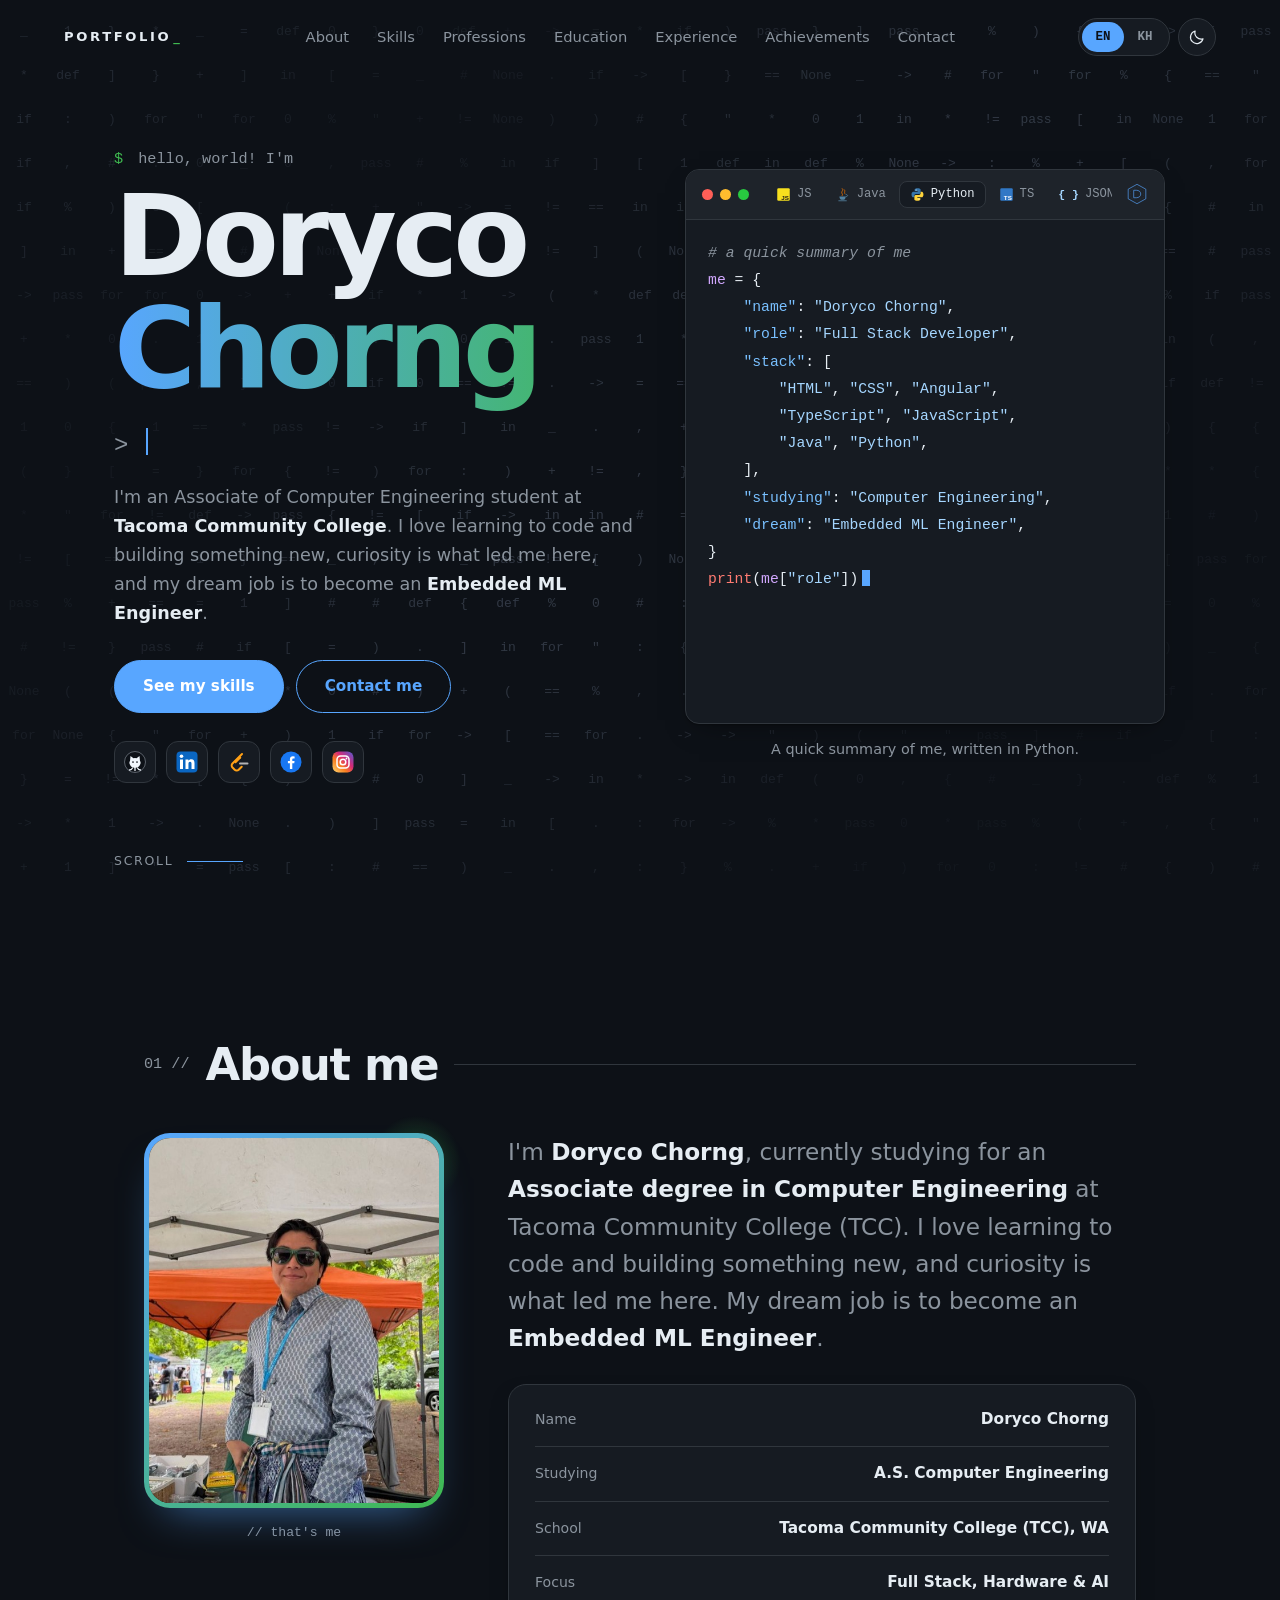
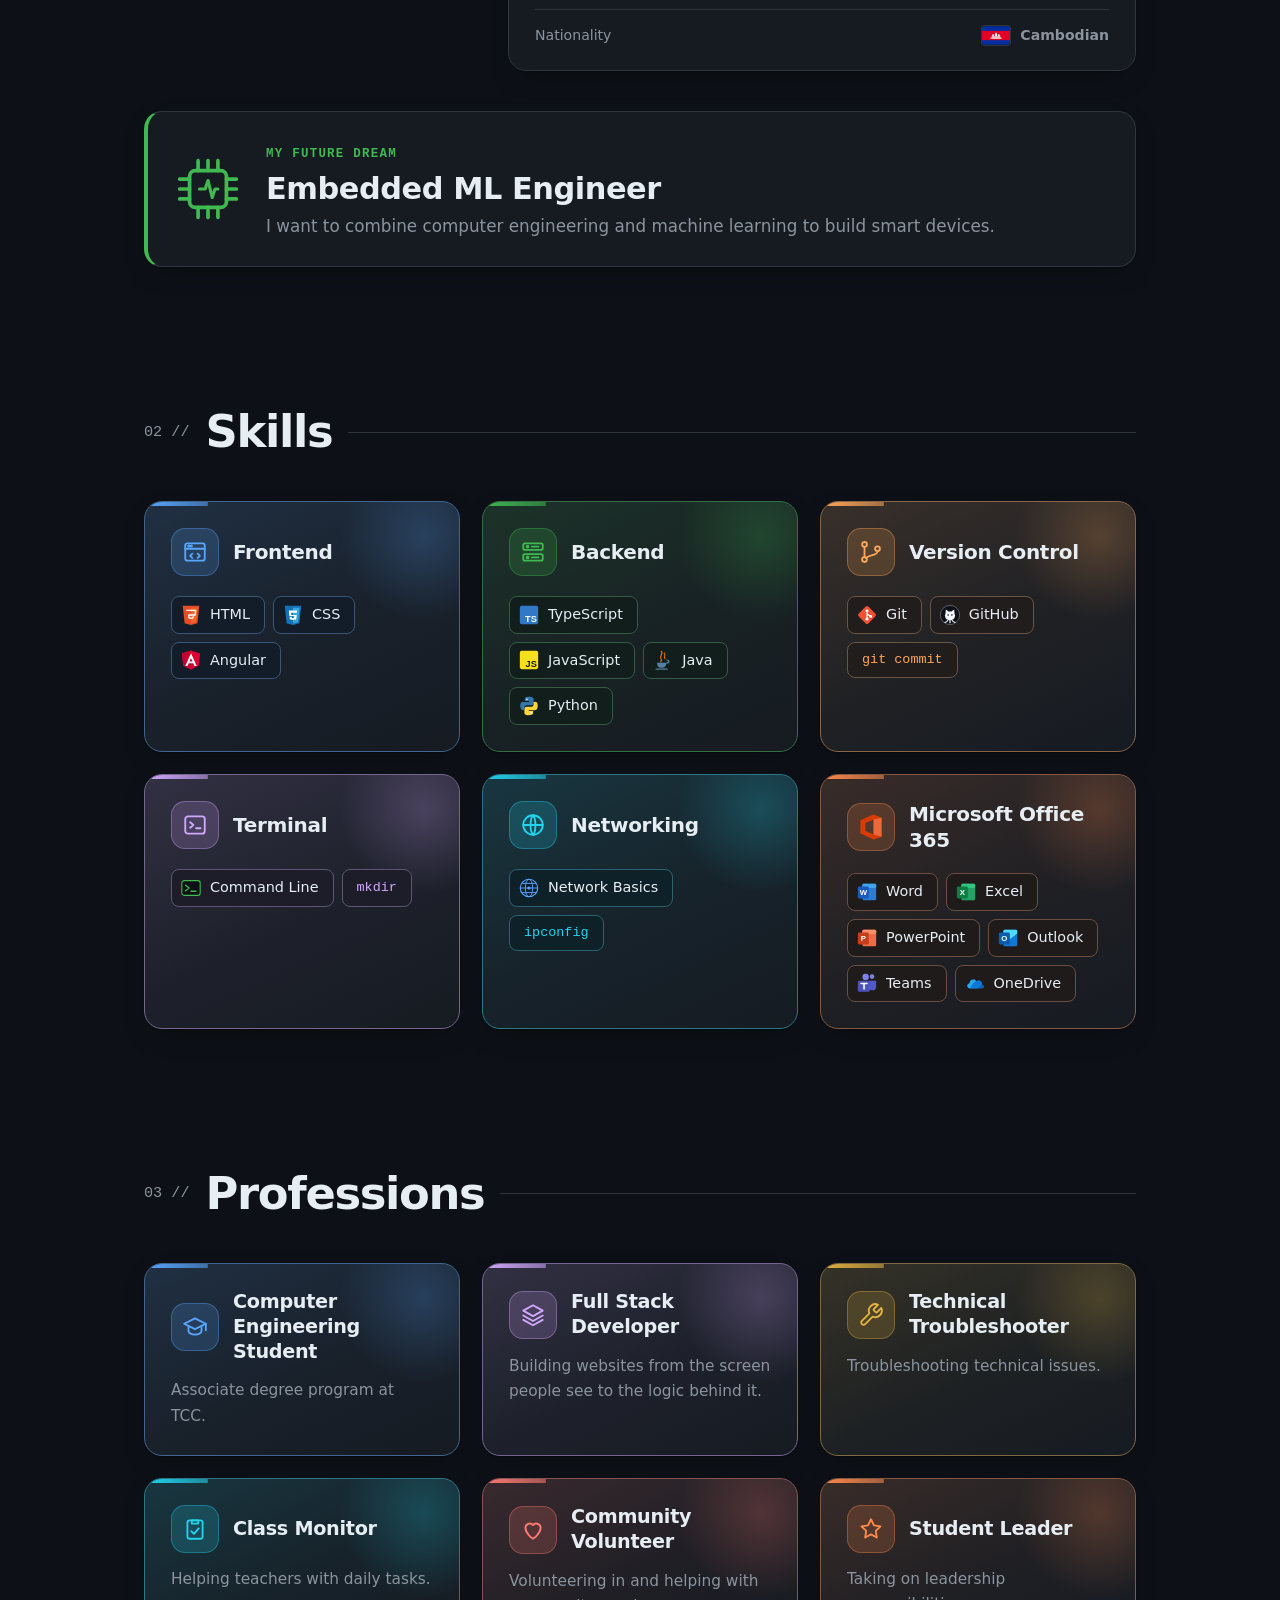
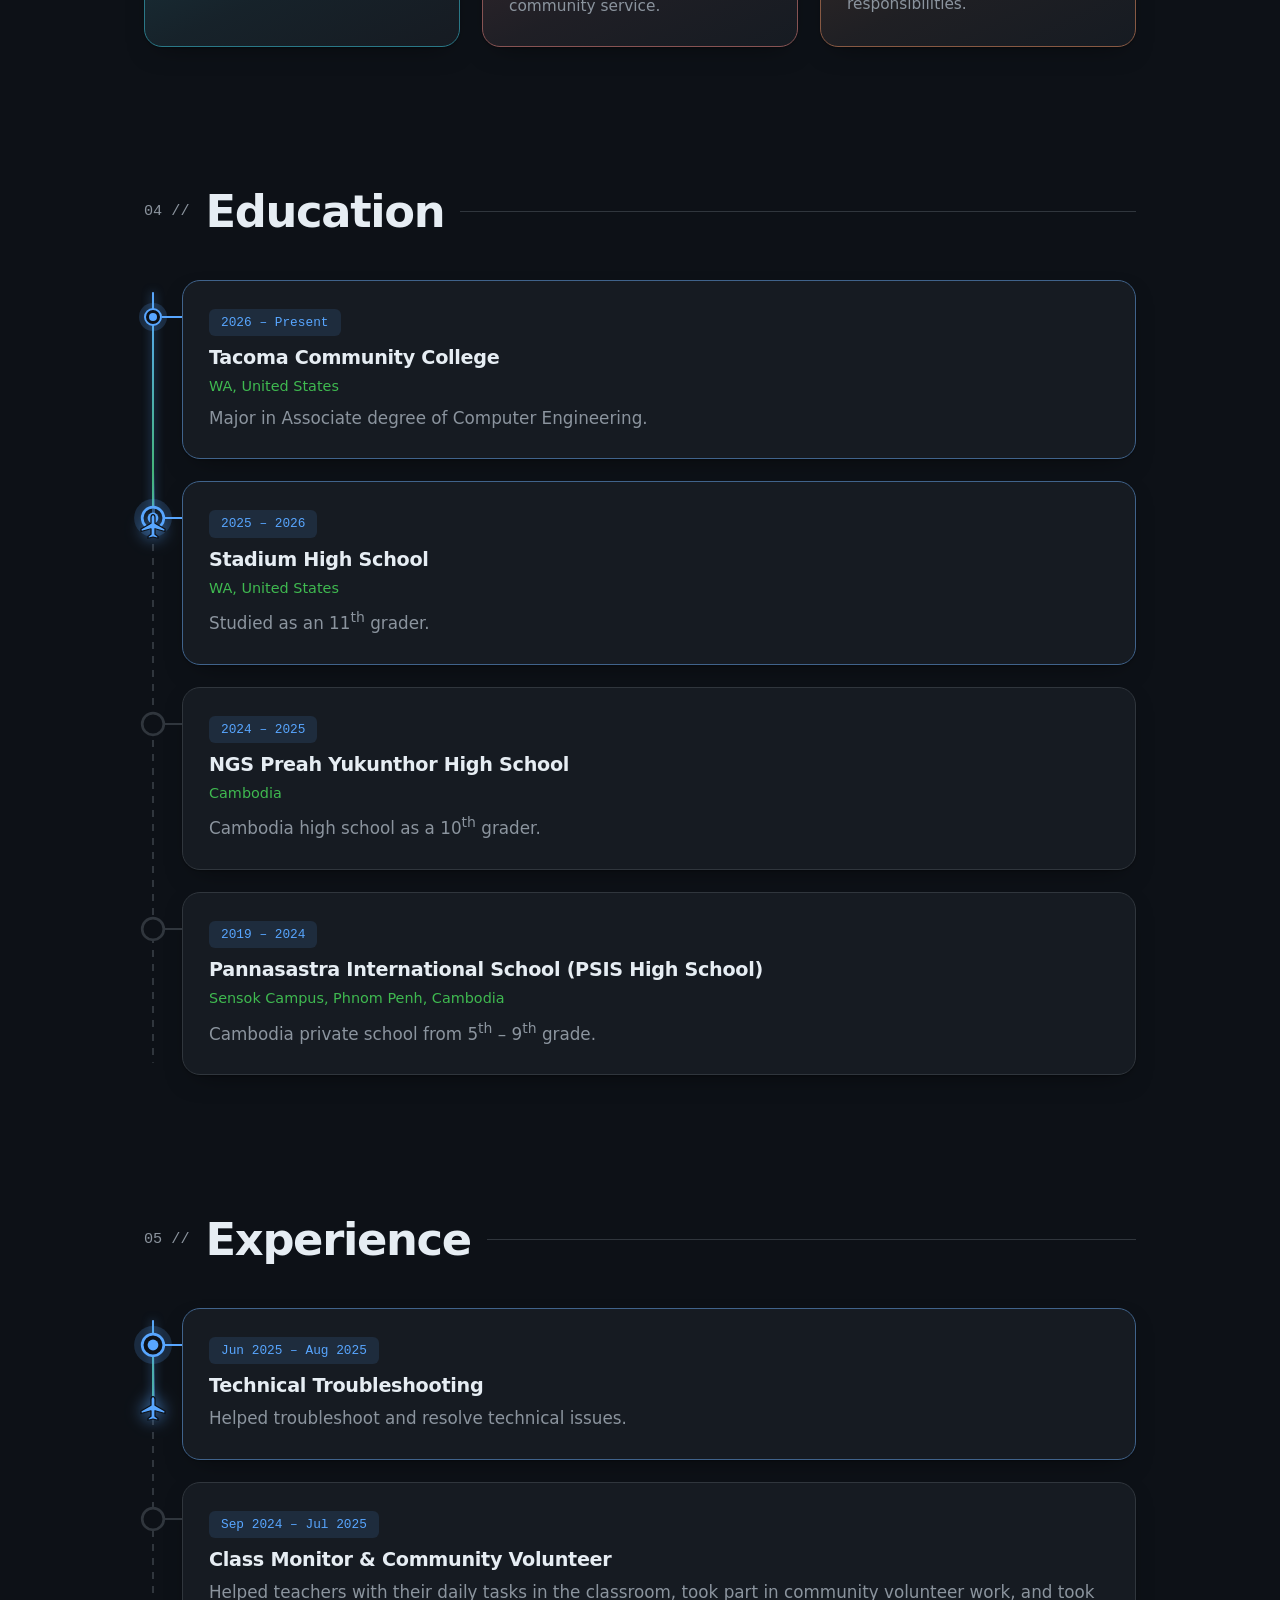
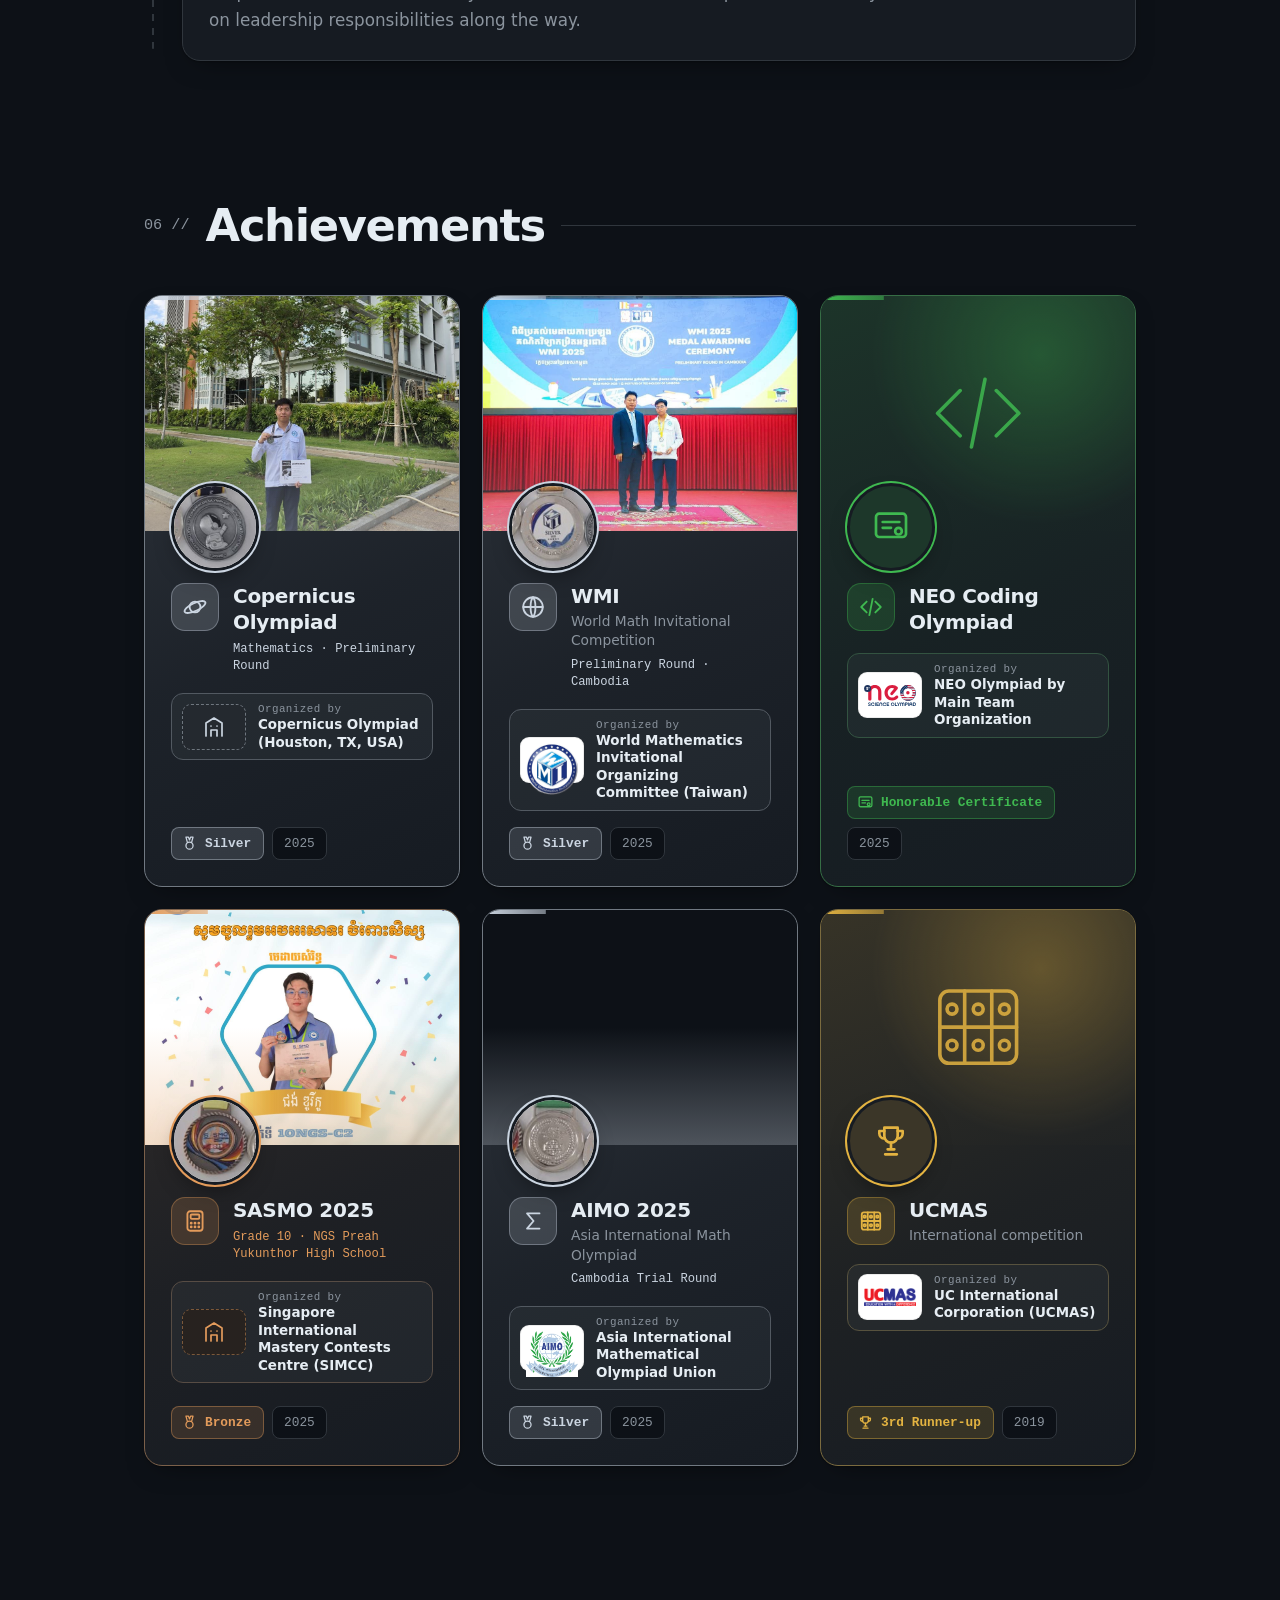
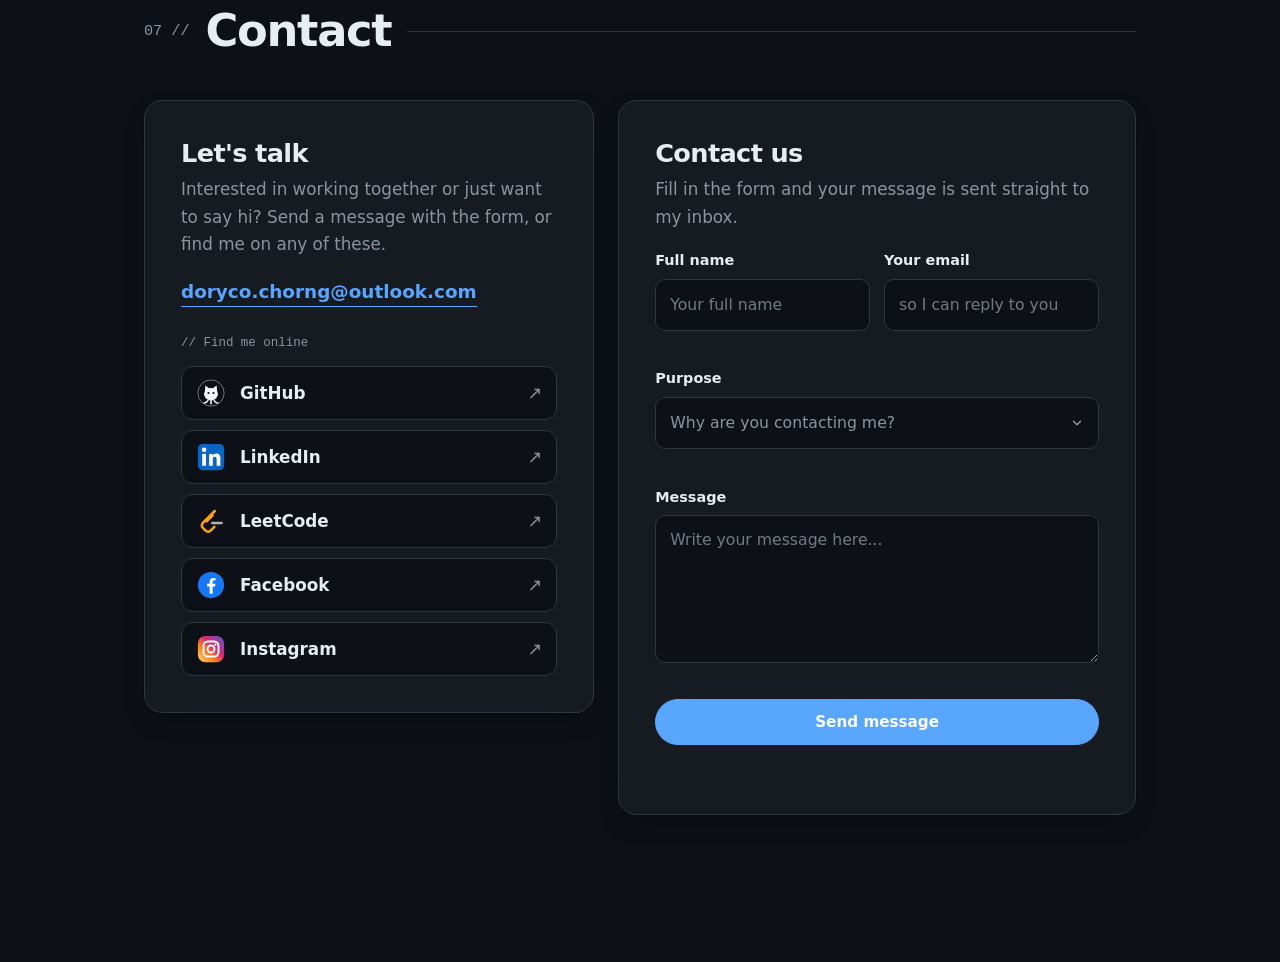
==== commit 7be618ae: "Add files via upload Second V2 for creating good interface and adding images" ====
--- a/index.html
+++ b/index.html
@@ -2,7 +2,8 @@
 <html lang="en">
 <head>
   <meta charset="UTF-8" />
-  <meta name="viewport" content="width=device-width, initial-scale=1" />
+  <meta name="viewport" content="width=device-width, initial-scale=1, viewport-fit=cover" />
+  <meta name="theme-color" content="#0d1117" />
   <title>Doryco Chorng | Portfolio</title>
   <meta name="description" content="Portfolio of Doryco Chorng, Computer Engineering student at Tacoma Community College." />
   <link rel="icon" href="data:image/svg+xml,%3Csvg xmlns='http://www.w3.org/2000/svg' viewBox='0 0 100 100'%3E%3Crect width='100' height='100' rx='22' fill='%23111'/%3E%3Ctext x='50' y='66' font-size='44' font-family='Arial' font-weight='bold' text-anchor='middle' fill='%23fff'%3EDC%3C/text%3E%3C/svg%3E" />
@@ -13,6 +14,8 @@
       try { t = localStorage.getItem('theme'); } catch (e) {}
       if (!t) t = 'dark';
       document.documentElement.setAttribute('data-theme', t);
+      var m = document.querySelector('meta[name=theme-color]');
+      if (m) m.setAttribute('content', t === 'dark' ? '#0d1117' : '#f6f8fa');
     })();
   </script>
   <link rel="stylesheet" href="style.css" />
@@ -236,7 +239,7 @@
           <span class="line" style="--i:1"><span>Chorng</span></span>
         </h1>
         <p class="typing fade" style="--i:2"><span id="typed"></span><span class="caret"></span></p>
-        <p class="lead fade" style="--i:3" data-i18n="k7">I'm an Associate of Computer Engineering student at <strong>Tacoma Community College</strong>. I build websites &mdash; both the part you see and the part that runs behind the scenes.</p>
+        <p class="lead fade" style="--i:3" data-i18n="k7">I'm an Associate of Computer Engineering student at <strong>Tacoma Community College</strong>. I love learning to code and building something new, curiosity is what led me here, and my dream job is to become an <strong>Embedded ML Engineer</strong>.</p>
         <div class="cta fade" style="--i:4">
           <a href="#skills" class="btn solid" data-i18n="k8">See my skills</a>
           <a href="#contact" class="btn outline" data-i18n="k9">Contact me</a>
@@ -263,12 +266,16 @@
     <section id="about" class="section">
       <div class="title reveal"><span class="num">01 //</span><h2 data-i18n="k11">About me</h2></div>
       <div class="about-grid">
-        <p class="statement reveal" data-i18n="k12">I'm <strong>Doryco Chorng</strong>, currently studying for an <strong>Associate degree in Computer Engineering</strong> at Tacoma Community College (TCC). I enjoy working across the whole stack, from designing pages people can use to writing the code that powers them.</p>
+        <figure class="portrait reveal">
+          <div class="portrait-frame"><img src="profile.jpg" width="640" height="640" alt="Photo of Doryco Chorng" loading="lazy" decoding="async" /></div>
+          <figcaption data-i18n="thatsme">// that's me</figcaption>
+        </figure>
+        <p class="statement reveal" data-i18n="k12">I'm <strong>Doryco Chorng</strong>, currently studying for an <strong>Associate degree in Computer Engineering</strong> at Tacoma Community College (TCC). I love learning to code and building something new, and curiosity is what led me here. My dream job is to become an <strong>Embedded ML Engineer</strong>.</p>
         <ul class="facts card reveal">
           <li><span data-i18n="k13">Name</span><b>Doryco Chorng</b></li>
           <li><span data-i18n="k14">Studying</span><b data-i18n="k18">A.S. Computer Engineering</b></li>
           <li><span data-i18n="k15">School</span><b>Tacoma Community College (TCC), WA</b></li>
-          <li><span data-i18n="k16">Focus</span><b data-i18n="k19">Full Stack Developer</b></li>
+          <li><span data-i18n="k16">Focus</span><b data-i18n="focus">Full Stack, Hardware &amp; AI</b></li>
           <li><span data-i18n="k17">Nationality</span><b class="nation"><svg class="flag" viewBox="0 0 60 40" role="img" aria-label="Flag of Cambodia"><use href="#flag-kh" /></svg><span data-i18n="k20">Cambodian</span></b></li>
         </ul>
       </div>
@@ -447,32 +454,76 @@
     <section id="achievements" class="section">
       <div class="title reveal"><span class="num">06 //</span><h2 data-i18n="ach">Achievements</h2></div>
       <div class="skill-grid">
-        <article class="skill card award reveal tint-silver">
-          <div class="skill-head"><span class="skill-ico"><svg viewBox="0 0 24 24" aria-hidden="true"><use href="#a-planet" /></svg></span><div><h3>Copernicus Olympiad</h3></div></div>
+        <article class="skill card award has-media reveal tint-silver">
+          <div class="award-media">
+            <button type="button" class="shot" data-full="ach-copernicus.jpg" data-cap="Copernicus Olympiad 2025 · silver medal and certificate (Mathematics, Preliminary Round)" data-cap-km="Copernicus Olympiad 2025 · មេដាយប្រាក់ និងវិញ្ញាបនបត្រ (គណិតវិទ្យា ជុំជម្រុះ)" aria-label="View photo: Copernicus Olympiad">
+              <img src="ach-copernicus.jpg" width="960" height="1280" alt="Doryco holding the Copernicus Olympiad silver medal and certificate outside a school building" style="object-position:50% 68%" loading="lazy" decoding="async" />
+              <span class="zoom" aria-hidden="true"><svg viewBox="0 0 24 24"><path d="M15 3h6v6M9 21H3v-6M21 3l-7 7M3 21l7-7"/></svg></span>
+            </button>
+            <button type="button" class="medal-badge" data-full="medals-all.jpg" data-cap="My 2025 medals, left to right: SASMO Bronze, AIMO Silver, WMI Silver and Copernicus Silver" data-cap-km="មេដាយរបស់ខ្ញុំឆ្នាំ ២០២៥ ពីឆ្វេងទៅស្តាំ៖ SASMO មេដាយសំរិទ្ធ, AIMO មេដាយប្រាក់, WMI មេដាយប្រាក់ និង Copernicus មេដាយប្រាក់" aria-label="View medal: Copernicus Olympiad">
+              <img src="medal-copernicus.jpg" width="240" height="240" alt="Copernicus Olympiad 2025 silver medal" loading="lazy" decoding="async" />
+            </button>
+          </div>
+          <div class="skill-head"><span class="skill-ico"><svg viewBox="0 0 24 24" aria-hidden="true"><use href="#a-planet" /></svg></span><div><h3>Copernicus Olympiad</h3><span class="round" data-i18n="r_cop">Mathematics · Preliminary Round</span></div></div>
           <a class="organizer" href="https://copernicusolympiad.com/" target="_blank" rel="noopener noreferrer" title="Visit the organizer"><span class="logo-tile none"><svg viewBox="0 0 24 24" aria-hidden="true"><use href="#a-org" /></svg></span><span class="org-text"><small data-i18n="orgby">Organized by</small><b>Copernicus Olympiad (Houston, TX, USA)</b></span></a>
           <div class="award-meta"><span class="rank"><svg viewBox="0 0 24 24" aria-hidden="true"><use href="#a-medal" /></svg><span data-i18n="silver">Silver</span></span><span class="year" data-i18n="y2025">2025</span></div>
         </article>
-        <article class="skill card award reveal tint-silver">
-          <div class="skill-head"><span class="skill-ico"><svg viewBox="0 0 24 24" aria-hidden="true"><use href="#r-network" /></svg></span><div><h3>WMI</h3><span class="sub">World Math Invitational Competition</span></div></div>
+        <article class="skill card award has-media reveal tint-silver">
+          <div class="award-media">
+            <button type="button" class="shot" data-full="ach-wmi.jpg" data-cap="WMI 2025 Medal Awarding Ceremony · Preliminary Round in Cambodia · 22 March 2025 · Institute of Technology of Cambodia" data-cap-km="ពិធីប្រគល់មេដាយ WMI 2025 · ជុំជម្រុះនៅកម្ពុជា · ថ្ងៃទី២២ មីនា ២០២៥ · Institute of Technology of Cambodia" aria-label="View photo: WMI">
+              <img src="ach-wmi.jpg" width="1080" height="720" alt="Doryco receiving the WMI 2025 silver medal on stage at the medal awarding ceremony in Cambodia" style="object-position:52% 62%" loading="lazy" decoding="async" />
+              <span class="zoom" aria-hidden="true"><svg viewBox="0 0 24 24"><path d="M15 3h6v6M9 21H3v-6M21 3l-7 7M3 21l7-7"/></svg></span>
+            </button>
+            <button type="button" class="medal-badge" data-full="medals-all.jpg" data-cap="My 2025 medals, left to right: SASMO Bronze, AIMO Silver, WMI Silver and Copernicus Silver" data-cap-km="មេដាយរបស់ខ្ញុំឆ្នាំ ២០២៥ ពីឆ្វេងទៅស្តាំ៖ SASMO មេដាយសំរិទ្ធ, AIMO មេដាយប្រាក់, WMI មេដាយប្រាក់ និង Copernicus មេដាយប្រាក់" aria-label="View medal: WMI">
+              <img src="medal-wmi.jpg" width="240" height="240" alt="WMI 2025 silver medal" loading="lazy" decoding="async" />
+            </button>
+          </div>
+          <div class="skill-head"><span class="skill-ico"><svg viewBox="0 0 24 24" aria-hidden="true"><use href="#r-network" /></svg></span><div><h3>WMI</h3><span class="sub">World Math Invitational Competition</span><span class="round" data-i18n="r_wmi">Preliminary Round · Cambodia</span></div></div>
           <a class="organizer" href="https://www.wminv.org/" target="_blank" rel="noopener noreferrer" title="Visit the organizer"><span class="logo-tile"><img src="logo-wmi.png" alt="" loading="lazy" decoding="async" /></span><span class="org-text"><small data-i18n="orgby">Organized by</small><b>World Mathematics Invitational Organizing Committee (Taiwan)</b></span></a>
           <div class="award-meta"><span class="rank"><svg viewBox="0 0 24 24" aria-hidden="true"><use href="#a-medal" /></svg><span data-i18n="silver">Silver</span></span><span class="year" data-i18n="y2025">2025</span></div>
         </article>
-        <article class="skill card award reveal tint-green">
+        <article class="skill card award has-media reveal tint-green">
+          <div class="award-media deco" aria-hidden="true">
+            <div class="deco-panel"><svg viewBox="0 0 24 24"><use href="#a-code" /></svg></div>
+            <span class="medal-badge"><svg viewBox="0 0 24 24"><use href="#a-cert" /></svg></span>
+          </div>
           <div class="skill-head"><span class="skill-ico"><svg viewBox="0 0 24 24" aria-hidden="true"><use href="#a-code" /></svg></span><div><h3>NEO Coding Olympiad</h3></div></div>
           <a class="organizer" href="https://codingolympiad.org/" target="_blank" rel="noopener noreferrer" title="Visit the organizer"><span class="logo-tile"><img src="logo-neo.svg" alt="" loading="lazy" decoding="async" /></span><span class="org-text"><small data-i18n="orgby">Organized by</small><b>NEO Olympiad by Main Team Organization</b></span></a>
           <div class="award-meta"><span class="rank"><svg viewBox="0 0 24 24" aria-hidden="true"><use href="#a-cert" /></svg><span data-i18n="honor">Honorable Certificate</span></span><span class="year" data-i18n="y2025">2025</span></div>
         </article>
-        <article class="skill card award reveal tint-bronze">
-          <div class="skill-head"><span class="skill-ico"><svg viewBox="0 0 24 24" aria-hidden="true"><use href="#a-calc" /></svg></span><div><h3>SASMO 2025</h3></div></div>
+        <article class="skill card award has-media reveal tint-bronze">
+          <div class="award-media">
+            <button type="button" class="shot" data-full="ach-sasmo.jpg" data-cap="Bronze award announcement by Preah Yukunthor High School, New Generation School · SASMO and SMGF 2025" data-cap-km="ការប្រកាសកិត្តិយសមេដាយសំរិទ្ធដោយវិទ្យាល័យព្រះយុគន្ធរ សាលារៀនជំនាន់ថ្មី · SASMO and SMGF 2025" aria-label="View photo: SASMO 2025">
+              <img src="ach-sasmo.jpg" width="1253" height="1248" alt="Congratulation poster from Preah Yukunthor High School showing Doryco with the SASMO bronze medal and certificate" style="object-position:50% 52%" loading="lazy" decoding="async" />
+              <span class="zoom" aria-hidden="true"><svg viewBox="0 0 24 24"><path d="M15 3h6v6M9 21H3v-6M21 3l-7 7M3 21l7-7"/></svg></span>
+            </button>
+            <button type="button" class="medal-badge" data-full="medals-all.jpg" data-cap="My 2025 medals, left to right: SASMO Bronze, AIMO Silver, WMI Silver and Copernicus Silver" data-cap-km="មេដាយរបស់ខ្ញុំឆ្នាំ ២០២៥ ពីឆ្វេងទៅស្តាំ៖ SASMO មេដាយសំរិទ្ធ, AIMO មេដាយប្រាក់, WMI មេដាយប្រាក់ និង Copernicus មេដាយប្រាក់" aria-label="View medal: SASMO 2025">
+              <img src="medal-sasmo.jpg" width="240" height="240" alt="SASMO 2025 bronze medal" loading="lazy" decoding="async" />
+            </button>
+          </div>
+          <div class="skill-head"><span class="skill-ico"><svg viewBox="0 0 24 24" aria-hidden="true"><use href="#a-calc" /></svg></span><div><h3>SASMO 2025</h3><span class="round" data-i18n="r_sasmo">Grade 10 · NGS Preah Yukunthor High School</span></div></div>
           <a class="organizer" href="https://simcc.org/sasmo/" target="_blank" rel="noopener noreferrer" title="Visit the organizer"><span class="logo-tile none"><svg viewBox="0 0 24 24" aria-hidden="true"><use href="#a-org" /></svg></span><span class="org-text"><small data-i18n="orgby">Organized by</small><b>Singapore International Mastery Contests Centre (SIMCC)</b></span></a>
           <div class="award-meta"><span class="rank"><svg viewBox="0 0 24 24" aria-hidden="true"><use href="#a-medal" /></svg><span data-i18n="bronze">Bronze</span></span><span class="year" data-i18n="y2025">2025</span></div>
         </article>
-        <article class="skill card award reveal tint-silver">
-          <div class="skill-head"><span class="skill-ico"><svg viewBox="0 0 24 24" aria-hidden="true"><use href="#a-sigma" /></svg></span><div><h3>AIMO 2025</h3><span class="sub">Asia International Math Olympiad</span></div></div>
+        <article class="skill card award has-media reveal tint-silver">
+          <div class="award-media">
+            <button type="button" class="shot" data-full="ach-aimo.jpg" data-cap="AIMO medal ceremony · Cambodia Trial Round · 7 June 2025" data-cap-km="ពិធីប្រគល់មេដាយ AIMO · ជុំសាកល្បងនៅកម្ពុជា · ថ្ងៃទី៧ មិថុនា ២០២៥" aria-label="View photo: AIMO 2025">
+              <img src="ach-aimo.jpg" width="1080" height="720" alt="Doryco holding the AIMO silver medal and certificate at the medal ceremony in Cambodia" style="object-position:62% 40%" loading="lazy" decoding="async" />
+              <span class="zoom" aria-hidden="true"><svg viewBox="0 0 24 24"><path d="M15 3h6v6M9 21H3v-6M21 3l-7 7M3 21l7-7"/></svg></span>
+            </button>
+            <button type="button" class="medal-badge" data-full="medals-all.jpg" data-cap="My 2025 medals, left to right: SASMO Bronze, AIMO Silver, WMI Silver and Copernicus Silver" data-cap-km="មេដាយរបស់ខ្ញុំឆ្នាំ ២០២៥ ពីឆ្វេងទៅស្តាំ៖ SASMO មេដាយសំរិទ្ធ, AIMO មេដាយប្រាក់, WMI មេដាយប្រាក់ និង Copernicus មេដាយប្រាក់" aria-label="View medal: AIMO 2025">
+              <img src="medal-aimo.jpg" width="240" height="240" alt="AIMO 2025 silver medal" loading="lazy" decoding="async" />
+            </button>
+          </div>
+          <div class="skill-head"><span class="skill-ico"><svg viewBox="0 0 24 24" aria-hidden="true"><use href="#a-sigma" /></svg></span><div><h3>AIMO 2025</h3><span class="sub">Asia International Math Olympiad</span><span class="round" data-i18n="r_aimo">Cambodia Trial Round</span></div></div>
           <a class="organizer" href="https://aimo.world/" target="_blank" rel="noopener noreferrer" title="Visit the organizer"><span class="logo-tile"><img src="logo-aimo.jpg" alt="" loading="lazy" decoding="async" /></span><span class="org-text"><small data-i18n="orgby">Organized by</small><b>Asia International Mathematical Olympiad Union</b></span></a>
           <div class="award-meta"><span class="rank"><svg viewBox="0 0 24 24" aria-hidden="true"><use href="#a-medal" /></svg><span data-i18n="silver">Silver</span></span><span class="year" data-i18n="y2025">2025</span></div>
         </article>
-        <article class="skill card award reveal tint-gold">
+        <article class="skill card award has-media reveal tint-gold">
+          <div class="award-media deco" aria-hidden="true">
+            <div class="deco-panel"><svg viewBox="0 0 24 24"><use href="#a-abacus" /></svg></div>
+            <span class="medal-badge"><svg viewBox="0 0 24 24"><use href="#a-trophy" /></svg></span>
+          </div>
           <div class="skill-head"><span class="skill-ico"><svg viewBox="0 0 24 24" aria-hidden="true"><use href="#a-abacus" /></svg></span><div><h3>UCMAS</h3><span class="sub" data-i18n="intl">International competition</span></div></div>
           <a class="organizer" href="https://ucmas.com/" target="_blank" rel="noopener noreferrer" title="Visit the organizer"><span class="logo-tile"><img src="logo-ucmas.png" alt="" loading="lazy" decoding="async" /></span><span class="org-text"><small data-i18n="orgby">Organized by</small><b>UC International Corporation (UCMAS)</b></span></a>
           <div class="award-meta"><span class="rank"><svg viewBox="0 0 24 24" aria-hidden="true"><use href="#a-trophy" /></svg><span data-i18n="runner">3rd Runner-up</span></span><span class="year" data-i18n="y2019">2019</span></div>
@@ -554,6 +605,14 @@
     </section>
   </main>
 
+    <!-- Photo viewer -->
+  <div class="lightbox" id="lightbox" role="dialog" aria-modal="true" aria-label="Photo viewer" hidden>
+    <button type="button" class="lb-close" id="lbClose" aria-label="Close">&times;</button>
+    <button type="button" class="lb-nav prev" id="lbPrev" aria-label="Previous">&#8249;</button>
+    <figure class="lb-fig"><img id="lbImg" alt="" /><figcaption id="lbCap"></figcaption></figure>
+    <button type="button" class="lb-nav next" id="lbNext" aria-label="Next">&#8250;</button>
+  </div>
+
   <script src="script.js"></script>
 </body>
 </html>
--- a/style.css
+++ b/style.css
@@ -531,3 +531,220 @@
 .org-text small { display: block; font-family: var(--mono); font-size: .68rem; letter-spacing: .04em; color: var(--muted); line-height: 1.3; }
 .org-text b { display: block; font-size: .84rem; font-weight: 600; line-height: 1.3; }
 html[lang="km"] .org-text small { font-family: "Noto Sans Khmer", "Khmer UI", "Leelawadee UI", "Khmer OS System", var(--sans); letter-spacing: 0; }
+
+/* =====================================================================
+   Responsive polish: phones (iPhone / Galaxy), tablets (iPad), laptops,
+   large monitors, landscape phones, notches and touch screens
+   ===================================================================== */
+html { -webkit-text-size-adjust: 100%; text-size-adjust: 100%; -webkit-tap-highlight-color: transparent; scroll-padding-top: calc(70px + env(safe-area-inset-top, 0px)); }
+body { min-height: 100vh; min-height: 100dvh; padding-bottom: env(safe-area-inset-bottom, 0px); }
+main { overflow-wrap: break-word; }
+a, button, select, summary { touch-action: manipulation; }
+
+/* --- grids can never push the page wider than the screen --- */
+.hero { grid-template-columns: minmax(0, 1.1fr) minmax(0, 1fr); min-height: 100vh; min-height: 100svh; }
+.hero > * { min-width: 0; }
+.about-grid { grid-template-columns: minmax(0, 1.2fr) minmax(0, 1fr); }
+.contact-grid { grid-template-columns: minmax(0, 1fr) minmax(0, 1.15fr); }
+.skill-grid, .role-grid { grid-template-columns: repeat(auto-fit, minmax(min(100%, 290px), 1fr)); }
+.card, .code-card, .window { min-width: 0; }
+.code-card { max-width: 100%; }
+.code { max-width: 100%; }
+
+/* --- notches and rounded corners (iPhone) --- */
+.nav { padding-left: max(clamp(20px, 5vw, 64px), env(safe-area-inset-left, 0px)); padding-right: max(clamp(20px, 5vw, 64px), env(safe-area-inset-right, 0px)); padding-top: calc(18px + env(safe-area-inset-top, 0px)); }
+.nav.scrolled { padding-top: calc(10px + env(safe-area-inset-top, 0px)); padding-bottom: 10px; }
+.section, .hero { padding-left: max(clamp(20px, 5vw, 64px), env(safe-area-inset-left, 0px)); padding-right: max(clamp(20px, 5vw, 64px), env(safe-area-inset-right, 0px)); }
+
+/* --- big screens: let the layout and text grow a little --- */
+@media (min-width: 1600px) {
+  html { font-size: 112.5%; }
+  .section { max-width: 1280px; }
+  .hero { max-width: 1360px; }
+}
+@media (min-width: 2200px) {
+  html { font-size: 131%; }
+  .section { max-width: 1500px; }
+  .hero { max-width: 1600px; }
+}
+
+/* --- small laptops / large tablets landscape --- */
+@media (max-width: 1180px) and (min-width: 901px) {
+  .hero { gap: 28px; }
+  .name { font-size: clamp(3.4rem, 8vw, 5.6rem); }
+}
+
+/* --- tablets (iPad portrait, small iPads) and below --- */
+@media (max-width: 900px) {
+  .hero { grid-template-columns: minmax(0, 1fr); min-height: auto; padding-top: calc(110px + env(safe-area-inset-top, 0px)); padding-bottom: 70px; gap: 36px; }
+  .hero-visual { width: 100%; max-width: 620px; justify-self: center; }
+  .about-grid, .contact-grid { grid-template-columns: minmax(0, 1fr); }
+  .links {
+    padding-top: calc(80px + env(safe-area-inset-top, 0px)); padding-bottom: calc(30px + env(safe-area-inset-bottom, 0px));
+    padding-left: max(clamp(24px, 8vw, 64px), env(safe-area-inset-left, 0px));
+    overflow-y: auto; justify-content: safe center; -webkit-overflow-scrolling: touch;
+  }
+  .field input, .field select, .field textarea { font-size: 16px; }   /* stops iOS zooming into fields */
+}
+
+/* --- phones --- */
+@media (max-width: 600px) {
+  body { font-size: 1rem; }
+  .section { padding-top: 64px; }
+  .title { margin-bottom: 30px; gap: 12px; }
+  .title h2 { font-size: clamp(1.7rem, 8vw, 2.2rem); }
+  .lead, .statement { font-size: 1.02rem; }
+  .cta .btn { flex: 1 1 auto; text-align: center; }
+  .card, .skill.card, .role.skill.card { padding: 22px 20px; }
+  .skill-head { gap: 12px; }
+  .skill-ico { width: 44px; height: 44px; border-radius: 12px; }
+  .contact-info, .contact-form { padding: 22px 18px; }
+  .socials-mini { flex-wrap: wrap; }
+  .dream { padding: 22px 20px; gap: 16px; }
+  .facts { padding: 4px 18px; }
+  .facts li { flex-wrap: wrap; gap: 4px 12px; }
+  .timeline { padding-left: 32px; gap: 18px; }
+  .tl-dot { left: -32px; }
+  .tl-item::before { left: -14px; width: 14px; }
+  .plane { left: 8px; }
+  .award-meta { gap: 6px; }
+}
+
+/* --- small phones (iPhone SE / mini, Galaxy S compact) --- */
+@media (max-width: 400px) {
+  .nav { gap: 8px; }
+  .brand { letter-spacing: .12em; font-size: .72rem; }
+  .nav-tools { gap: 4px; }
+  .lang-switch button { min-width: 36px; height: 28px; padding: 0 8px; font-size: .72rem; }
+  html[lang="km"] .lang-switch button { font-size: .76rem; padding: 0 7px; }
+  .theme-btn, .menu-btn { width: 36px; height: 36px; }
+  .name { font-size: clamp(2.8rem, 15vw, 3.6rem); }
+  .code { font-size: .66rem; padding: 14px 12px; }
+  .cl::before { width: 24px; padding-right: 8px; }
+  .lang-tabs button { padding: 5px 8px; }
+  .btn { padding: 12px 20px; }
+  .award .skill-head h3 { font-size: 1.1rem; }
+  .logo-tile { width: 56px; height: 42px; }
+}
+@media (max-width: 340px) { .brand { display: none; } .nav { justify-content: flex-end; } }
+
+/* --- landscape phones (short screens): keep everything reachable --- */
+@media (max-height: 520px) and (orientation: landscape) {
+  .hero { padding-top: calc(78px + env(safe-area-inset-top, 0px)); padding-bottom: 40px; min-height: auto; }
+  .name { font-size: clamp(2.6rem, 14vh, 4.4rem); }
+  .section { padding-top: 60px; }
+  .links a { font-size: 1.35rem; padding: 2px 0; }
+  .loader-logo { width: 72px; height: 72px; }
+}
+@media (max-width: 900px) and (min-width: 640px) and (max-height: 520px) and (orientation: landscape) {
+  .hero { grid-template-columns: minmax(0, 1.1fr) minmax(0, 1fr); align-items: start; }
+  .code { font-size: .68rem; }
+}
+
+/* --- touch screens: bigger tap targets, no hover-only tricks --- */
+@media (pointer: coarse) {
+  .theme-btn, .menu-btn { width: 44px; height: 44px; }
+  .lang-switch button { height: 36px; min-width: 44px; }
+  .btn { min-height: 46px; display: inline-flex; align-items: center; justify-content: center; }
+  .socials-mini a { width: 46px; height: 46px; }
+  .social { padding: 14px 14px; }
+  .lang-tabs button { padding: 8px 12px; }
+  .chips li { padding-top: 8px; padding-bottom: 8px; }
+  .field input, .field select { min-height: 48px; }
+}
+@media (pointer: coarse) and (max-width: 400px) {
+  .theme-btn, .menu-btn { width: 40px; height: 40px; }
+  .lang-switch button { height: 32px; min-width: 38px; }
+}
+@media (hover: none) {
+  .skill:hover, .role:hover, .social:hover, .organizer:hover, .socials-mini a:hover, .btn:hover, .files li:hover { transform: none; }
+  .skill:hover .skill-ico { transform: none; }
+}
+
+/* --- code card scales with the page text size, and its language tabs always fit --- */
+.hero-visual { width: min(100%, 30rem); }
+.code-bar { flex-wrap: nowrap; }
+.lang-tabs { scroll-snap-type: x proximity; }
+@media (max-width: 480px) {
+  .code-bar { gap: 6px; padding: 10px 12px; }
+  .win-dots { gap: 5px; }
+  .win-dots i { width: 9px; height: 9px; }
+  .lang-tabs { margin: 0; }
+  .lang-tabs button { padding: 6px 8px; font-size: .72rem; gap: 0; }
+  .lang-tabs button svg, .lang-tabs .glyph { display: none; }
+}
+@media (max-width: 1100px) {
+  .lang-tabs button svg, .lang-tabs .glyph { display: none; }
+  .lang-tabs button { padding: 6px 9px; gap: 0; }
+}
+
+/* ---------- About: profile photo ---------- */
+.about-grid {
+  grid-template-columns: minmax(0, 300px) minmax(0, 1fr);
+  grid-template-areas: "photo text" "photo facts";
+  column-gap: clamp(28px, 5vw, 64px); row-gap: 28px; align-items: start;
+}
+.portrait { grid-area: photo; margin: 0; position: relative; }
+.statement { grid-area: text; }
+.facts { grid-area: facts; }
+.portrait-frame {
+  position: relative; padding: 5px; border-radius: 26px; aspect-ratio: 4 / 5;
+  background: linear-gradient(140deg, var(--accent), var(--accent-2));
+  box-shadow: 0 22px 44px -22px color-mix(in srgb, var(--accent) 60%, transparent);
+  transition: transform .6s var(--ease), box-shadow .6s;
+}
+.portrait-frame::before { content: ""; position: absolute; inset: -18px -18px auto auto; width: 92px; height: 92px; border-radius: 50%; background: radial-gradient(circle, color-mix(in srgb, var(--accent-2) 35%, transparent), transparent 70%); z-index: -1; }
+.portrait-frame img { display: block; width: 100%; height: 100%; object-fit: cover; object-position: 50% 30%; border-radius: 21px; background: var(--card); }
+.portrait:hover .portrait-frame { transform: translateY(-6px) rotate(-1deg); box-shadow: 0 30px 54px -22px color-mix(in srgb, var(--accent) 70%, transparent); }
+.portrait figcaption { margin-top: 14px; font-family: var(--mono); font-size: .82rem; color: var(--c-com); text-align: center; }
+html[lang="km"] .portrait figcaption { font-family: "Noto Sans Khmer", "Khmer UI", "Leelawadee UI", "Khmer OS System", var(--sans); }
+@media (max-width: 900px) {
+  .about-grid { grid-template-columns: minmax(0, 1fr); grid-template-areas: "photo" "text" "facts"; }
+  .portrait { width: min(70%, 280px); justify-self: center; }
+}
+@media (hover: none) { .portrait:hover .portrait-frame { transform: none; } }
+
+/* ---------- Achievements: photos, medals and the viewer ---------- */
+.award { --px: 26px; }
+@media (max-width: 600px) { .award { --px: 20px; } }
+.award.has-media { padding-top: 0; }
+.award-media { position: relative; margin: 0 calc(var(--px) * -1) 52px; }
+.award-media .shot { position: relative; display: block; width: 100%; aspect-ratio: 4 / 3; padding: 0; border: 0; background: var(--bg); cursor: zoom-in; overflow: hidden; }
+.award-media .shot img { display: block; width: 100%; height: 100%; object-fit: cover; transition: transform .9s var(--ease); }
+.award-media .shot::after { content: ""; position: absolute; inset: 0; background: linear-gradient(to top, color-mix(in srgb, var(--c) 34%, transparent), transparent 50%); pointer-events: none; }
+.award:hover .shot img { transform: scale(1.06); }
+.award-media .zoom { position: absolute; top: 14px; right: 14px; z-index: 1; width: 34px; height: 34px; display: grid; place-items: center; border-radius: 50%; color: #fff; background: rgba(0, 0, 0, .55); backdrop-filter: blur(4px); -webkit-backdrop-filter: blur(4px); opacity: 0; transform: scale(.85); transition: opacity .3s, transform .4s var(--ease); }
+.award-media .zoom svg { width: 17px; height: 17px; fill: none; stroke: currentColor; stroke-width: 2; stroke-linecap: round; stroke-linejoin: round; }
+.award:hover .zoom, .shot:focus-visible .zoom { opacity: 1; transform: none; }
+@media (hover: none) { .award-media .zoom { opacity: 1; transform: none; } }
+
+.medal-badge { position: absolute; left: var(--px); bottom: -40px; z-index: 2; width: 88px; height: 88px; padding: 0; border-radius: 50%; overflow: hidden; border: 3px solid var(--card); background: #fff; box-shadow: 0 0 0 2px var(--c), 0 10px 22px -8px rgba(0, 0, 0, .5); cursor: zoom-in; transition: transform .5s var(--ease); display: grid; place-items: center; }
+.medal-badge img { display: block; width: 100%; height: 100%; object-fit: cover; }
+button.medal-badge:hover { transform: scale(1.1) rotate(-6deg); }
+.deco .medal-badge { cursor: default; background: color-mix(in srgb, var(--c) 18%, var(--card)); color: var(--c); }
+.deco .medal-badge svg { width: 40px; height: 40px; fill: none; stroke: currentColor; stroke-width: 1.6; stroke-linecap: round; stroke-linejoin: round; }
+.deco-panel { display: grid; place-items: center; width: 100%; aspect-ratio: 4 / 3; color: var(--c); background: radial-gradient(circle at 70% 25%, color-mix(in srgb, var(--c) 30%, transparent), transparent 60%), linear-gradient(160deg, color-mix(in srgb, var(--c) 16%, var(--card)), color-mix(in srgb, var(--c) 5%, var(--card))); }
+.deco-panel svg { width: 46%; height: 46%; fill: none; stroke: currentColor; stroke-width: .8; stroke-linecap: round; stroke-linejoin: round; opacity: .85; }
+.award .round { display: block; margin-top: 6px; font-family: var(--mono); font-size: .76rem; color: var(--c); line-height: 1.4; position: relative; }
+html[lang="km"] .award .round { font-family: "Noto Sans Khmer", "Khmer UI", "Leelawadee UI", "Khmer OS System", var(--sans); }
+
+/* the photo viewer */
+.lightbox { position: fixed; inset: 0; z-index: 12000; display: grid; grid-template-columns: auto minmax(0, 1fr) auto; align-items: center; gap: 8px; padding: max(16px, env(safe-area-inset-top)) max(12px, env(safe-area-inset-right)) max(16px, env(safe-area-inset-bottom)) max(12px, env(safe-area-inset-left)); background: rgba(6, 9, 14, .92); opacity: 0; transition: opacity .25s; }
+.lightbox[hidden] { display: none; }
+.lightbox.open { opacity: 1; }
+.lb-fig { margin: 0; display: grid; justify-items: center; gap: 14px; min-width: 0; max-height: 100%; }
+.lb-fig img { display: block; max-width: 100%; max-height: calc(100vh - 150px); max-height: calc(100dvh - 150px); width: auto; height: auto; object-fit: contain; border-radius: 12px; background: #111; box-shadow: 0 30px 80px -20px rgba(0, 0, 0, .8); transform: scale(.96); transition: transform .35s var(--ease); }
+.lightbox.open .lb-fig img { transform: none; }
+.lb-fig figcaption { max-width: 760px; text-align: center; color: #d6dde6; font-size: .92rem; line-height: 1.55; }
+.lb-close, .lb-nav { display: grid; place-items: center; border: 1px solid rgba(255, 255, 255, .2); border-radius: 50%; background: rgba(255, 255, 255, .08); color: #fff; cursor: pointer; transition: background .25s, transform .3s var(--ease); font-family: var(--sans); }
+.lb-close:hover, .lb-nav:hover { background: rgba(255, 255, 255, .2); }
+.lb-close { position: absolute; top: max(14px, env(safe-area-inset-top)); right: max(14px, env(safe-area-inset-right)); width: 44px; height: 44px; font-size: 1.7rem; line-height: 1; z-index: 2; }
+.lb-nav { width: 46px; height: 46px; font-size: 2rem; line-height: 1; padding-bottom: 4px; }
+.lb-nav[hidden] { display: none; }
+@media (max-width: 600px) {
+  .lightbox { grid-template-columns: 1fr; grid-template-rows: 1fr; }
+  .lb-nav { position: absolute; bottom: max(20px, env(safe-area-inset-bottom)); width: 44px; height: 44px; z-index: 2; }
+  .lb-nav.prev { left: 16px; } .lb-nav.next { right: 16px; }
+  .lb-fig img { max-height: calc(100dvh - 190px); }
+  .lb-fig figcaption { padding: 0 52px; font-size: .84rem; }
+}
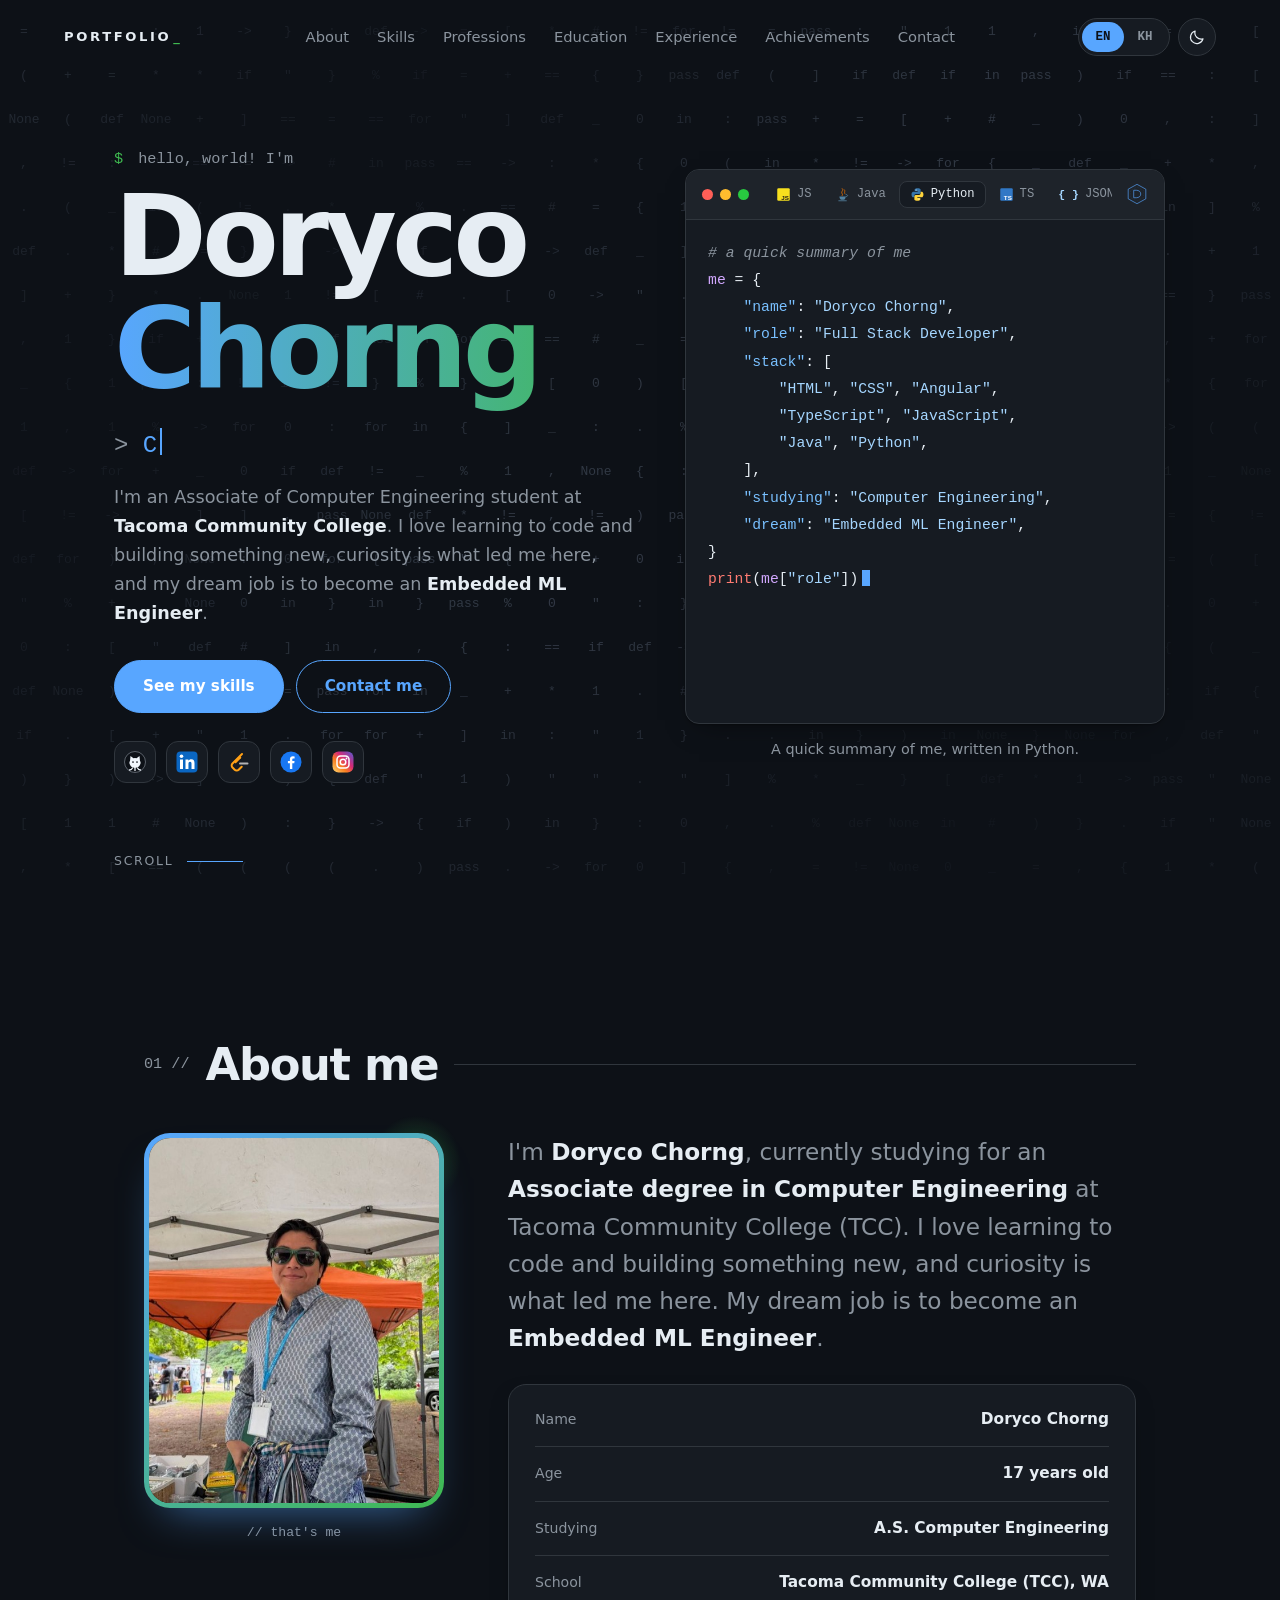
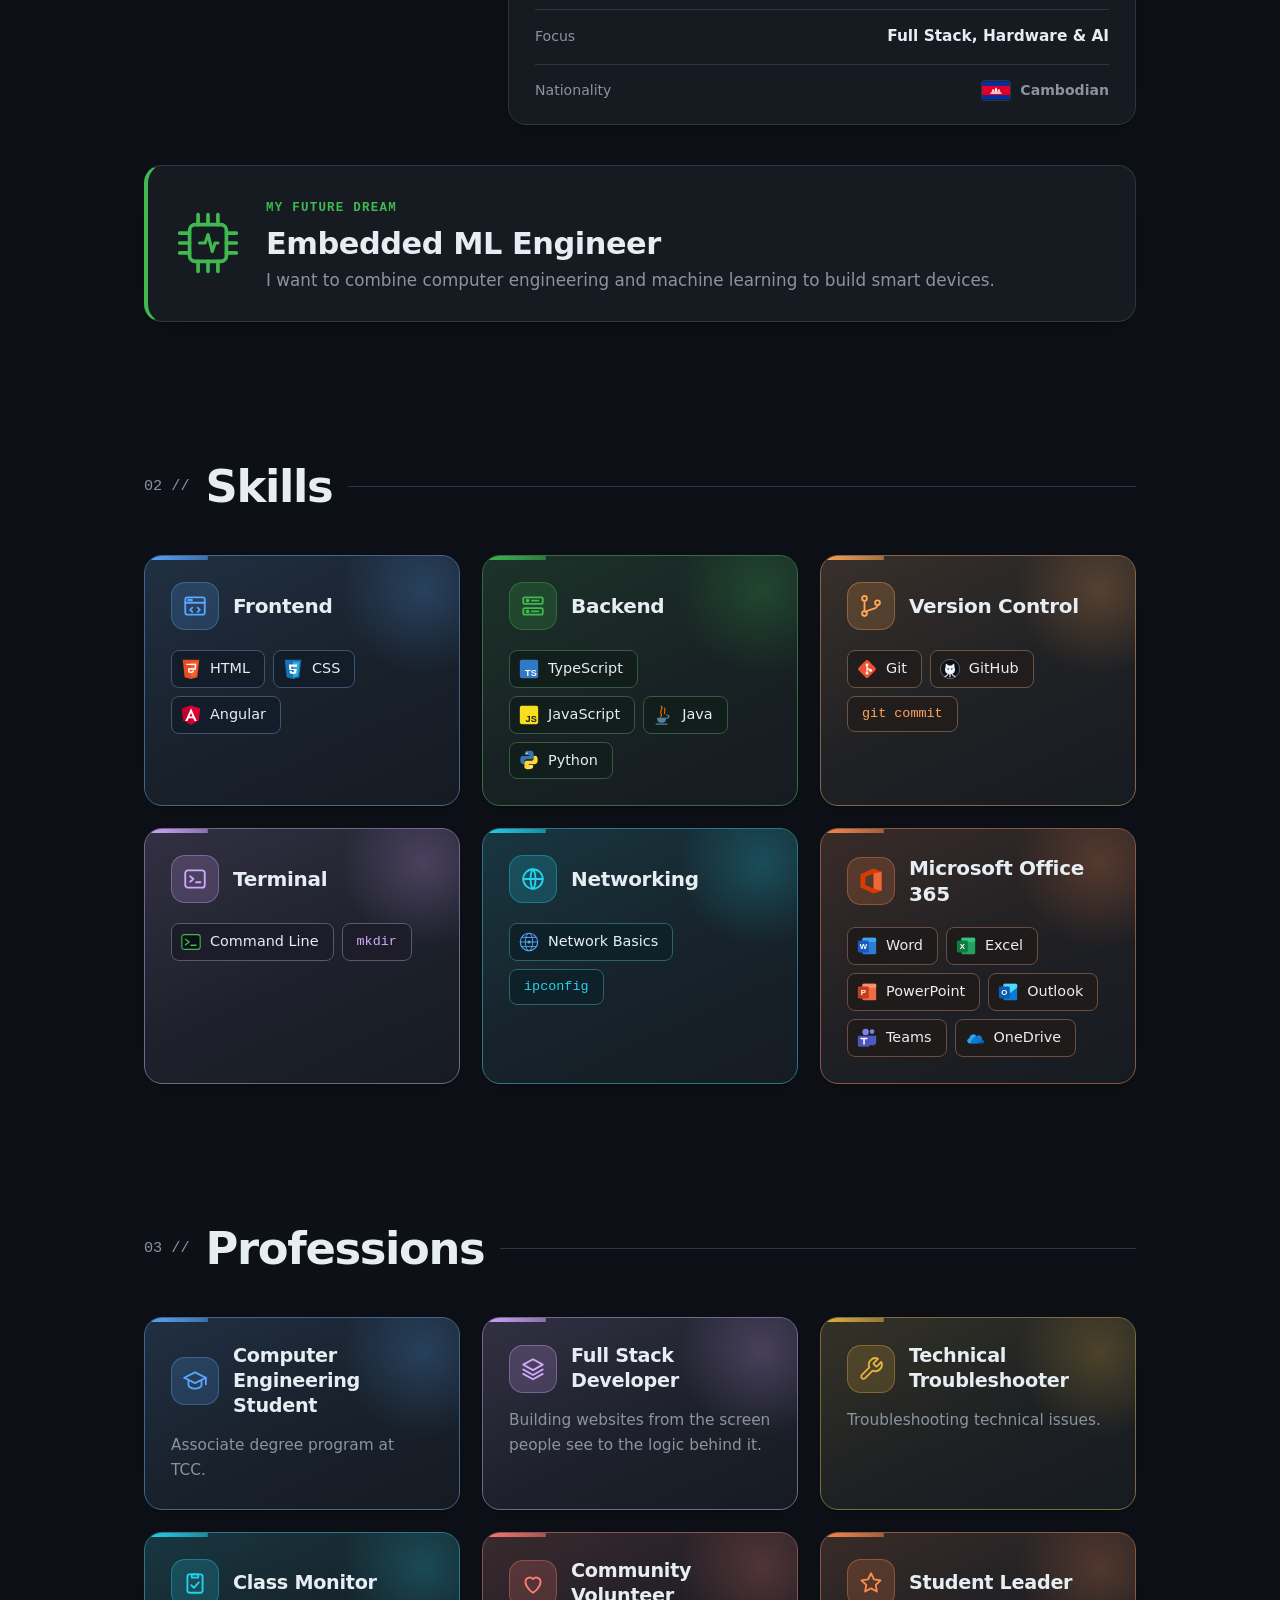
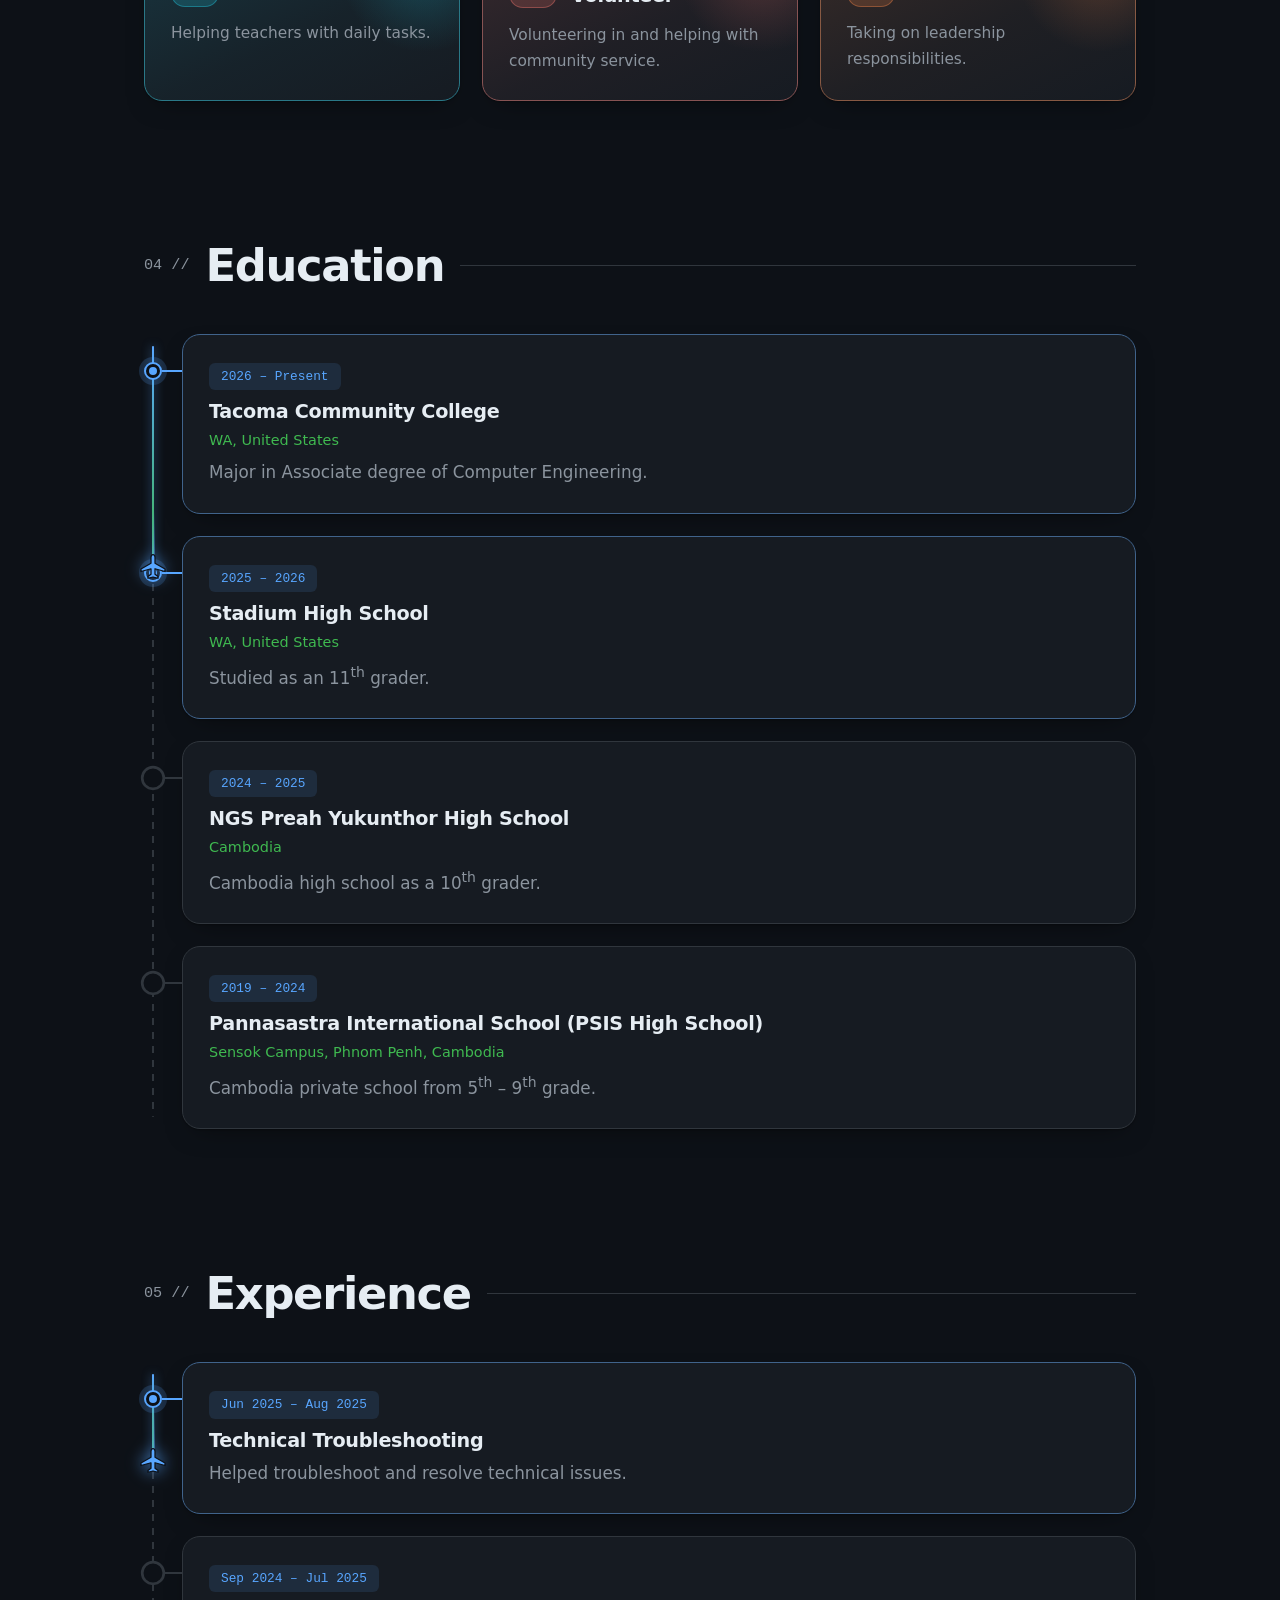
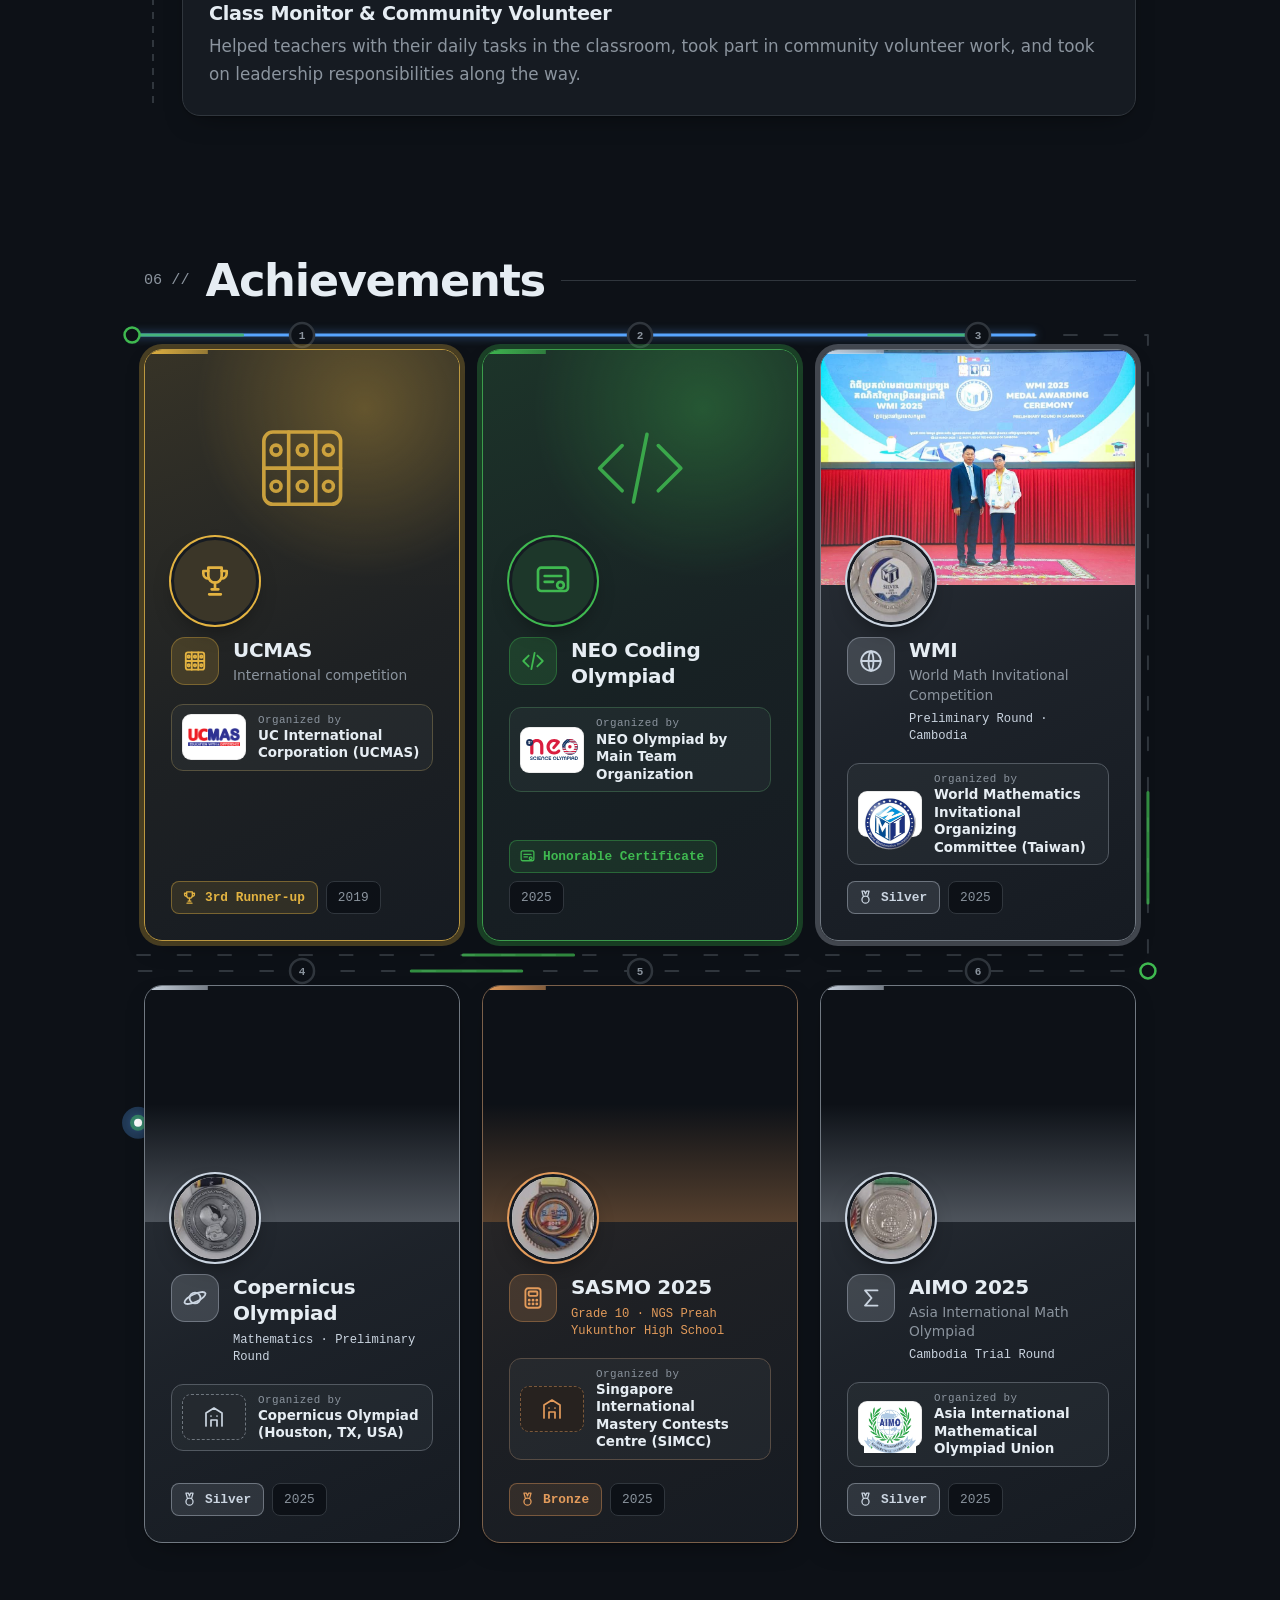
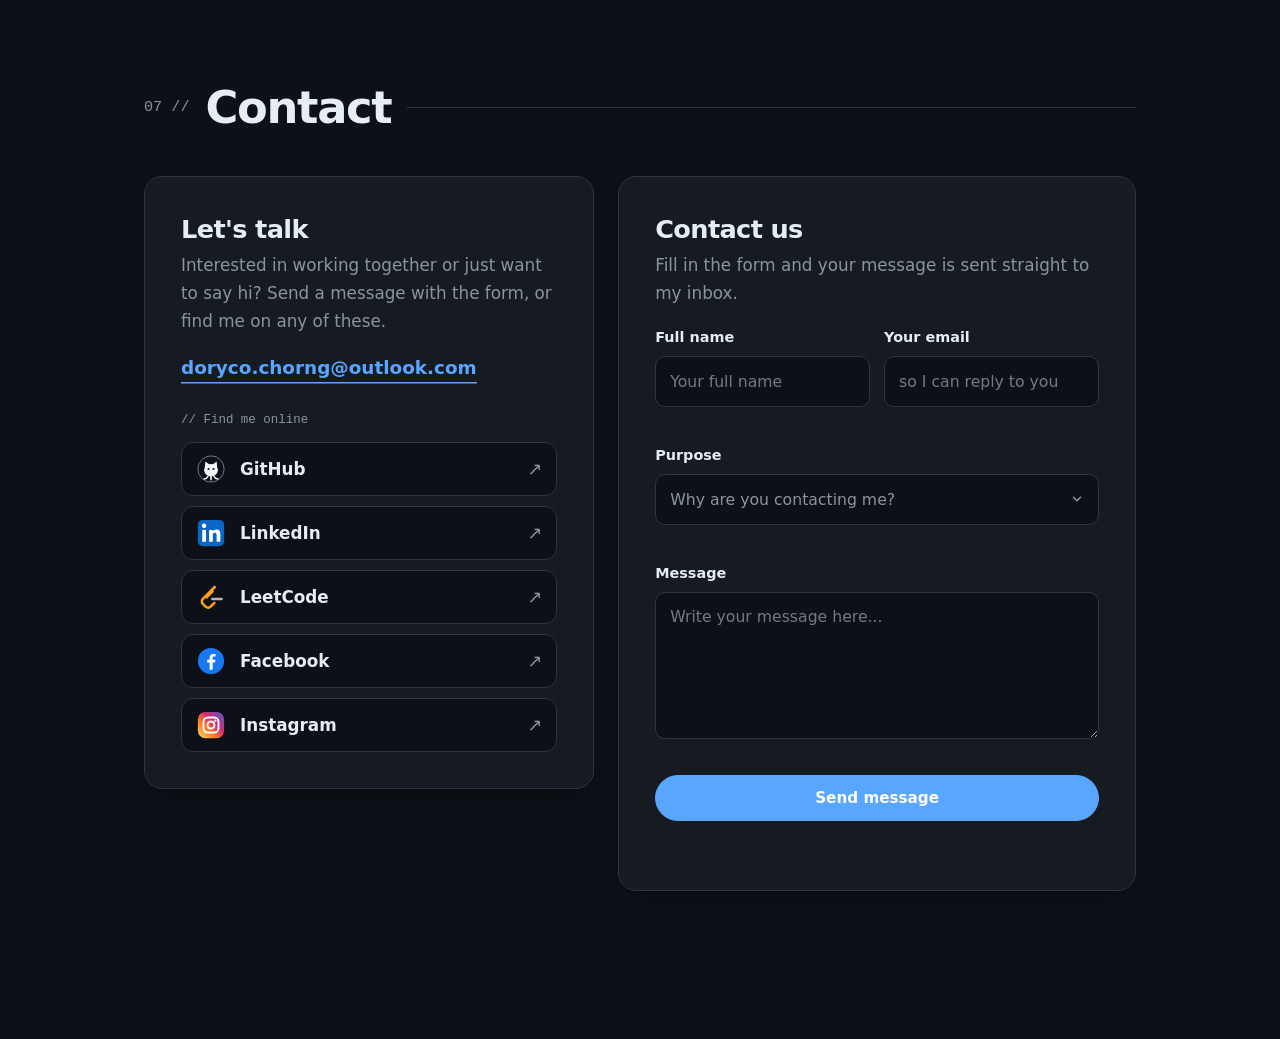
==== commit 6d84d440: "Add files via upload V3 Generate the picture and modify the description as well as transparent the b" ====
--- a/index.html
+++ b/index.html
@@ -273,6 +273,7 @@
         <p class="statement reveal" data-i18n="k12">I'm <strong>Doryco Chorng</strong>, currently studying for an <strong>Associate degree in Computer Engineering</strong> at Tacoma Community College (TCC). I love learning to code and building something new, and curiosity is what led me here. My dream job is to become an <strong>Embedded ML Engineer</strong>.</p>
         <ul class="facts card reveal">
           <li><span data-i18n="k13">Name</span><b>Doryco Chorng</b></li>
+          <li><span data-i18n="age">Age</span><b id="ageValue">17 years old</b></li>
           <li><span data-i18n="k14">Studying</span><b data-i18n="k18">A.S. Computer Engineering</b></li>
           <li><span data-i18n="k15">School</span><b>Tacoma Community College (TCC), WA</b></li>
           <li><span data-i18n="k16">Focus</span><b data-i18n="focus">Full Stack, Hardware &amp; AI</b></li>
@@ -453,34 +454,15 @@
     <!-- Achievements -->
     <section id="achievements" class="section">
       <div class="title reveal"><span class="num">06 //</span><h2 data-i18n="ach">Achievements</h2></div>
-      <div class="skill-grid">
-        <article class="skill card award has-media reveal tint-silver">
-          <div class="award-media">
-            <button type="button" class="shot" data-full="ach-copernicus.jpg" data-cap="Copernicus Olympiad 2025 · silver medal and certificate (Mathematics, Preliminary Round)" data-cap-km="Copernicus Olympiad 2025 · មេដាយប្រាក់ និងវិញ្ញាបនបត្រ (គណិតវិទ្យា ជុំជម្រុះ)" aria-label="View photo: Copernicus Olympiad">
-              <img src="ach-copernicus.jpg" width="960" height="1280" alt="Doryco holding the Copernicus Olympiad silver medal and certificate outside a school building" style="object-position:50% 68%" loading="lazy" decoding="async" />
-              <span class="zoom" aria-hidden="true"><svg viewBox="0 0 24 24"><path d="M15 3h6v6M9 21H3v-6M21 3l-7 7M3 21l7-7"/></svg></span>
-            </button>
-            <button type="button" class="medal-badge" data-full="medals-all.jpg" data-cap="My 2025 medals, left to right: SASMO Bronze, AIMO Silver, WMI Silver and Copernicus Silver" data-cap-km="មេដាយរបស់ខ្ញុំឆ្នាំ ២០២៥ ពីឆ្វេងទៅស្តាំ៖ SASMO មេដាយសំរិទ្ធ, AIMO មេដាយប្រាក់, WMI មេដាយប្រាក់ និង Copernicus មេដាយប្រាក់" aria-label="View medal: Copernicus Olympiad">
-              <img src="medal-copernicus.jpg" width="240" height="240" alt="Copernicus Olympiad 2025 silver medal" loading="lazy" decoding="async" />
-            </button>
+      <div class="skill-grid award-grid" id="achGrid">
+        <article class="skill card award has-media reveal tint-gold">
+          <div class="award-media deco" aria-hidden="true">
+            <div class="deco-panel"><svg viewBox="0 0 24 24"><use href="#a-abacus" /></svg></div>
+            <span class="medal-badge"><svg viewBox="0 0 24 24"><use href="#a-trophy" /></svg></span>
           </div>
-          <div class="skill-head"><span class="skill-ico"><svg viewBox="0 0 24 24" aria-hidden="true"><use href="#a-planet" /></svg></span><div><h3>Copernicus Olympiad</h3><span class="round" data-i18n="r_cop">Mathematics · Preliminary Round</span></div></div>
-          <a class="organizer" href="https://copernicusolympiad.com/" target="_blank" rel="noopener noreferrer" title="Visit the organizer"><span class="logo-tile none"><svg viewBox="0 0 24 24" aria-hidden="true"><use href="#a-org" /></svg></span><span class="org-text"><small data-i18n="orgby">Organized by</small><b>Copernicus Olympiad (Houston, TX, USA)</b></span></a>
-          <div class="award-meta"><span class="rank"><svg viewBox="0 0 24 24" aria-hidden="true"><use href="#a-medal" /></svg><span data-i18n="silver">Silver</span></span><span class="year" data-i18n="y2025">2025</span></div>
-        </article>
-        <article class="skill card award has-media reveal tint-silver">
-          <div class="award-media">
-            <button type="button" class="shot" data-full="ach-wmi.jpg" data-cap="WMI 2025 Medal Awarding Ceremony · Preliminary Round in Cambodia · 22 March 2025 · Institute of Technology of Cambodia" data-cap-km="ពិធីប្រគល់មេដាយ WMI 2025 · ជុំជម្រុះនៅកម្ពុជា · ថ្ងៃទី២២ មីនា ២០២៥ · Institute of Technology of Cambodia" aria-label="View photo: WMI">
-              <img src="ach-wmi.jpg" width="1080" height="720" alt="Doryco receiving the WMI 2025 silver medal on stage at the medal awarding ceremony in Cambodia" style="object-position:52% 62%" loading="lazy" decoding="async" />
-              <span class="zoom" aria-hidden="true"><svg viewBox="0 0 24 24"><path d="M15 3h6v6M9 21H3v-6M21 3l-7 7M3 21l7-7"/></svg></span>
-            </button>
-            <button type="button" class="medal-badge" data-full="medals-all.jpg" data-cap="My 2025 medals, left to right: SASMO Bronze, AIMO Silver, WMI Silver and Copernicus Silver" data-cap-km="មេដាយរបស់ខ្ញុំឆ្នាំ ២០២៥ ពីឆ្វេងទៅស្តាំ៖ SASMO មេដាយសំរិទ្ធ, AIMO មេដាយប្រាក់, WMI មេដាយប្រាក់ និង Copernicus មេដាយប្រាក់" aria-label="View medal: WMI">
-              <img src="medal-wmi.jpg" width="240" height="240" alt="WMI 2025 silver medal" loading="lazy" decoding="async" />
-            </button>
-          </div>
-          <div class="skill-head"><span class="skill-ico"><svg viewBox="0 0 24 24" aria-hidden="true"><use href="#r-network" /></svg></span><div><h3>WMI</h3><span class="sub">World Math Invitational Competition</span><span class="round" data-i18n="r_wmi">Preliminary Round · Cambodia</span></div></div>
-          <a class="organizer" href="https://www.wminv.org/" target="_blank" rel="noopener noreferrer" title="Visit the organizer"><span class="logo-tile"><img src="logo-wmi.png" alt="" loading="lazy" decoding="async" /></span><span class="org-text"><small data-i18n="orgby">Organized by</small><b>World Mathematics Invitational Organizing Committee (Taiwan)</b></span></a>
-          <div class="award-meta"><span class="rank"><svg viewBox="0 0 24 24" aria-hidden="true"><use href="#a-medal" /></svg><span data-i18n="silver">Silver</span></span><span class="year" data-i18n="y2025">2025</span></div>
+          <div class="skill-head"><span class="skill-ico"><svg viewBox="0 0 24 24" aria-hidden="true"><use href="#a-abacus" /></svg></span><div><h3>UCMAS</h3><span class="sub" data-i18n="intl">International competition</span></div></div>
+          <a class="organizer" href="https://ucmas.com/" target="_blank" rel="noopener noreferrer" title="Visit the organizer"><span class="logo-tile"><img src="logo-ucmas.png" alt="" loading="lazy" decoding="async" /></span><span class="org-text"><small data-i18n="orgby">Organized by</small><b>UC International Corporation (UCMAS)</b></span></a>
+          <div class="award-meta"><span class="rank"><svg viewBox="0 0 24 24" aria-hidden="true"><use href="#a-trophy" /></svg><span data-i18n="runner">3rd Runner-up</span></span><span class="year" data-i18n="y2019">2019</span></div>
         </article>
         <article class="skill card award has-media reveal tint-green">
           <div class="award-media deco" aria-hidden="true">
@@ -491,6 +473,34 @@
           <a class="organizer" href="https://codingolympiad.org/" target="_blank" rel="noopener noreferrer" title="Visit the organizer"><span class="logo-tile"><img src="logo-neo.svg" alt="" loading="lazy" decoding="async" /></span><span class="org-text"><small data-i18n="orgby">Organized by</small><b>NEO Olympiad by Main Team Organization</b></span></a>
           <div class="award-meta"><span class="rank"><svg viewBox="0 0 24 24" aria-hidden="true"><use href="#a-cert" /></svg><span data-i18n="honor">Honorable Certificate</span></span><span class="year" data-i18n="y2025">2025</span></div>
         </article>
+        <article class="skill card award has-media reveal tint-silver">
+          <div class="award-media">
+            <button type="button" class="shot" data-full="ach-wmi.jpg" data-cap="WMI 2025 Medal Awarding Ceremony · Preliminary Round in Cambodia · 22 March 2025 · Institute of Technology of Cambodia" data-cap-km="ពិធីប្រគល់មេដាយ WMI 2025 · ជុំជម្រុះនៅកម្ពុជា · ថ្ងៃទី២២ មីនា ២០២៥ · Institute of Technology of Cambodia" aria-label="View photo: WMI">
+              <img src="ach-wmi.jpg" width="1080" height="720" alt="Doryco receiving the WMI 2025 silver medal on stage at the medal awarding ceremony in Cambodia" style="object-position:52% 62%" loading="lazy" decoding="async" />
+              <span class="zoom" aria-hidden="true"><svg viewBox="0 0 24 24"><path d="M15 3h6v6M9 21H3v-6M21 3l-7 7M3 21l7-7"/></svg></span>
+            </button>
+            <button type="button" class="medal-badge" data-full="medals-all.jpg" data-cap="My 2025 medals, left to right: SASMO Bronze, AIMO Silver, WMI Silver and Copernicus Silver" data-cap-km="មេដាយរបស់ខ្ញុំឆ្នាំ ២០២៥ ពីឆ្វេងទៅស្តាំ៖ SASMO មេដាយសំរិទ្ធ, AIMO មេដាយប្រាក់, WMI មេដាយប្រាក់ និង Copernicus មេដាយប្រាក់" aria-label="View medal: WMI">
+              <img src="medal-wmi.jpg" width="240" height="240" alt="WMI 2025 silver medal" loading="lazy" decoding="async" />
+            </button>
+          </div>
+          <div class="skill-head"><span class="skill-ico"><svg viewBox="0 0 24 24" aria-hidden="true"><use href="#r-network" /></svg></span><div><h3>WMI</h3><span class="sub">World Math Invitational Competition</span><span class="round" data-i18n="r_wmi">Preliminary Round · Cambodia</span></div></div>
+          <a class="organizer" href="https://www.wminv.org/" target="_blank" rel="noopener noreferrer" title="Visit the organizer"><span class="logo-tile"><img src="logo-wmi.png" alt="" loading="lazy" decoding="async" /></span><span class="org-text"><small data-i18n="orgby">Organized by</small><b>World Mathematics Invitational Organizing Committee (Taiwan)</b></span></a>
+          <div class="award-meta"><span class="rank"><svg viewBox="0 0 24 24" aria-hidden="true"><use href="#a-medal" /></svg><span data-i18n="silver">Silver</span></span><span class="year" data-i18n="y2025">2025</span></div>
+        </article>
+        <article class="skill card award has-media reveal tint-silver">
+          <div class="award-media">
+            <button type="button" class="shot" data-full="ach-copernicus.jpg" data-cap="Copernicus Olympiad 2025 · silver medal and certificate (Mathematics, Preliminary Round)" data-cap-km="Copernicus Olympiad 2025 · មេដាយប្រាក់ និងវិញ្ញាបនបត្រ (គណិតវិទ្យា ជុំជម្រុះ)" aria-label="View photo: Copernicus Olympiad">
+              <img src="ach-copernicus.jpg" width="960" height="1280" alt="Doryco holding the Copernicus Olympiad silver medal and certificate outside a school building" style="object-position:50% 68%" loading="lazy" decoding="async" />
+              <span class="zoom" aria-hidden="true"><svg viewBox="0 0 24 24"><path d="M15 3h6v6M9 21H3v-6M21 3l-7 7M3 21l7-7"/></svg></span>
+            </button>
+            <button type="button" class="medal-badge" data-full="medals-all.jpg" data-cap="My 2025 medals, left to right: SASMO Bronze, AIMO Silver, WMI Silver and Copernicus Silver" data-cap-km="មេដាយរបស់ខ្ញុំឆ្នាំ ២០២៥ ពីឆ្វេងទៅស្តាំ៖ SASMO មេដាយសំរិទ្ធ, AIMO មេដាយប្រាក់, WMI មេដាយប្រាក់ និង Copernicus មេដាយប្រាក់" aria-label="View medal: Copernicus Olympiad">
+              <img src="medal-copernicus.jpg" width="240" height="240" alt="Copernicus Olympiad 2025 silver medal" loading="lazy" decoding="async" />
+            </button>
+          </div>
+          <div class="skill-head"><span class="skill-ico"><svg viewBox="0 0 24 24" aria-hidden="true"><use href="#a-planet" /></svg></span><div><h3>Copernicus Olympiad</h3><span class="round" data-i18n="r_cop">Mathematics · Preliminary Round</span></div></div>
+          <a class="organizer" href="https://copernicusolympiad.com/" target="_blank" rel="noopener noreferrer" title="Visit the organizer"><span class="logo-tile none"><svg viewBox="0 0 24 24" aria-hidden="true"><use href="#a-org" /></svg></span><span class="org-text"><small data-i18n="orgby">Organized by</small><b>Copernicus Olympiad (Houston, TX, USA)</b></span></a>
+          <div class="award-meta"><span class="rank"><svg viewBox="0 0 24 24" aria-hidden="true"><use href="#a-medal" /></svg><span data-i18n="silver">Silver</span></span><span class="year" data-i18n="y2025">2025</span></div>
+        </article>
         <article class="skill card award has-media reveal tint-bronze">
           <div class="award-media">
             <button type="button" class="shot" data-full="ach-sasmo.jpg" data-cap="Bronze award announcement by Preah Yukunthor High School, New Generation School · SASMO and SMGF 2025" data-cap-km="ការប្រកាសកិត្តិយសមេដាយសំរិទ្ធដោយវិទ្យាល័យព្រះយុគន្ធរ សាលារៀនជំនាន់ថ្មី · SASMO and SMGF 2025" aria-label="View photo: SASMO 2025">
@@ -518,15 +528,6 @@
           <div class="skill-head"><span class="skill-ico"><svg viewBox="0 0 24 24" aria-hidden="true"><use href="#a-sigma" /></svg></span><div><h3>AIMO 2025</h3><span class="sub">Asia International Math Olympiad</span><span class="round" data-i18n="r_aimo">Cambodia Trial Round</span></div></div>
           <a class="organizer" href="https://aimo.world/" target="_blank" rel="noopener noreferrer" title="Visit the organizer"><span class="logo-tile"><img src="logo-aimo.jpg" alt="" loading="lazy" decoding="async" /></span><span class="org-text"><small data-i18n="orgby">Organized by</small><b>Asia International Mathematical Olympiad Union</b></span></a>
           <div class="award-meta"><span class="rank"><svg viewBox="0 0 24 24" aria-hidden="true"><use href="#a-medal" /></svg><span data-i18n="silver">Silver</span></span><span class="year" data-i18n="y2025">2025</span></div>
-        </article>
-        <article class="skill card award has-media reveal tint-gold">
-          <div class="award-media deco" aria-hidden="true">
-            <div class="deco-panel"><svg viewBox="0 0 24 24"><use href="#a-abacus" /></svg></div>
-            <span class="medal-badge"><svg viewBox="0 0 24 24"><use href="#a-trophy" /></svg></span>
-          </div>
-          <div class="skill-head"><span class="skill-ico"><svg viewBox="0 0 24 24" aria-hidden="true"><use href="#a-abacus" /></svg></span><div><h3>UCMAS</h3><span class="sub" data-i18n="intl">International competition</span></div></div>
-          <a class="organizer" href="https://ucmas.com/" target="_blank" rel="noopener noreferrer" title="Visit the organizer"><span class="logo-tile"><img src="logo-ucmas.png" alt="" loading="lazy" decoding="async" /></span><span class="org-text"><small data-i18n="orgby">Organized by</small><b>UC International Corporation (UCMAS)</b></span></a>
-          <div class="award-meta"><span class="rank"><svg viewBox="0 0 24 24" aria-hidden="true"><use href="#a-trophy" /></svg><span data-i18n="runner">3rd Runner-up</span></span><span class="year" data-i18n="y2019">2019</span></div>
         </article>
       </div>
     </section>
--- a/style.css
+++ b/style.css
@@ -748,3 +748,105 @@
   .lb-fig img { max-height: calc(100dvh - 190px); }
   .lb-fig figcaption { padding: 0 52px; font-size: .84rem; }
 }
+
+/* softer hover */
+body.has-mouse .cursor-ring { opacity: .3; }
+.cursor-ring.hover { background: color-mix(in srgb, var(--accent) 7%, transparent); border-color: color-mix(in srgb, var(--accent) 55%, transparent); }
+
+/* ---------- Achievements: the card's own colour slides across (left to right) ---------- */
+.award.card {
+  background:
+    linear-gradient(90deg, color-mix(in srgb, var(--c) 20%, transparent), color-mix(in srgb, var(--c) 7%, transparent)) left top / 0% 100% no-repeat,
+    linear-gradient(155deg, color-mix(in srgb, var(--c) 15%, var(--card)) 0%, color-mix(in srgb, var(--c) 4%, var(--card)) 55%, var(--card) 100%);
+  transition: background-size .9s var(--ease), border-color .4s, box-shadow .4s, transform .5s var(--ease), opacity .9s var(--ease);
+}
+.award.card:hover { background-size: 100% 100%, 100% 100%; }
+
+/* photo: a tinted band slides over it */
+.award-media .shot::before, .deco-panel::before {
+  content: ""; position: absolute; inset: 0; z-index: 1; pointer-events: none;
+  background: linear-gradient(90deg, color-mix(in srgb, var(--c) 34%, transparent), color-mix(in srgb, var(--c) 8%, transparent));
+  transform: translateX(-101%); transition: transform .95s var(--ease);
+}
+.deco-panel { position: relative; overflow: hidden; }
+.award:hover .shot::before, .award:hover .deco-panel::before { transform: none; }
+.award-media .zoom { z-index: 2; }
+
+/* organizer row and rank badge fill in behind the text */
+.award .organizer {
+  background:
+    linear-gradient(90deg, color-mix(in srgb, var(--c) 24%, transparent), color-mix(in srgb, var(--c) 8%, transparent)) left / 0% 100% no-repeat,
+    color-mix(in srgb, var(--fg) 4%, transparent);
+  transition: background-size .8s var(--ease) .12s, border-color .3s, transform .4s var(--ease);
+}
+.award .award-meta .rank {
+  background:
+    linear-gradient(90deg, color-mix(in srgb, var(--c) 34%, transparent), color-mix(in srgb, var(--c) 34%, transparent)) left / 0% 100% no-repeat,
+    color-mix(in srgb, var(--c) 12%, transparent);
+  transition: background-size .8s var(--ease) .24s;
+}
+.award:hover .organizer, .award:hover .award-meta .rank { background-size: 100% 100%, auto; }
+
+/* also plays once as the card scrolls into view (so phones see it too) */
+@keyframes washSweep {
+  0%   { background-size: 0% 100%, 100% 100%; }
+  55%  { background-size: 100% 100%, 100% 100%; }
+  100% { background-size: 0% 100%, 100% 100%; }
+}
+.award.card.in { animation: washSweep 1.7s var(--ease) .35s backwards; }
+
+@media (prefers-reduced-motion: reduce) {
+  .award.card.in { animation: none; }
+  .award-media .shot::before, .deco-panel::before { transition: none; }
+}
+
+/* ---------- Achievements: the route that joins the cards ---------- */
+.award-grid { position: relative; }
+.award-grid > .award.card { position: relative; z-index: 1; }
+.ach-route { position: absolute; left: 0; top: 0; width: 100%; height: 100%; overflow: visible; z-index: 0; pointer-events: none; }
+.ach-route path { fill: none; stroke-linecap: round; stroke-linejoin: round; }
+.ach-route .track { stroke: var(--line); stroke-width: 2; stroke-dasharray: .35 .75; }
+.ach-route .fill { stroke: var(--accent); stroke-width: 3; stroke-dasharray: 100; stroke-dashoffset: 100; filter: drop-shadow(0 0 5px color-mix(in srgb, var(--accent) 65%, transparent)); transition: stroke-dashoffset .1s linear; }
+.ach-route .flow { stroke: var(--accent-2); stroke-width: 3; stroke-dasharray: 3 17; opacity: .75; animation: achFlow 2.2s linear infinite; }
+@keyframes achFlow { from { stroke-dashoffset: 0; } to { stroke-dashoffset: -20; } }
+.ach-route .dot { fill: var(--bg); stroke: var(--line); stroke-width: 2.5; transition: fill .4s, stroke .4s; }
+.ach-route .dot.on { fill: var(--c, var(--accent)); stroke: var(--c, var(--accent)); filter: drop-shadow(0 0 6px var(--c, var(--accent))); }
+.ach-route .dot.start, .ach-route .dot.end { stroke: var(--accent-2); }
+.ach-route .dot.start.on, .ach-route .dot.end.on { fill: var(--accent-2); stroke: var(--accent-2); }
+
+.ach-plane { position: absolute; left: 0; top: 0; z-index: 6; width: 36px; height: 36px; margin: -18px 0 0 -18px; pointer-events: none; will-change: transform; }
+.ach-plane .plane-body { position: relative; transform: rotate(var(--rot, 90deg)); }
+.ach-plane .plane-body::before { content: ""; position: absolute; left: 50%; top: 58%; width: 3px; height: 44px; margin-left: -1.5px; border-radius: 3px; background: linear-gradient(to bottom, color-mix(in srgb, var(--accent) 60%, transparent), transparent); }
+
+/* a card lights up in its own colour when the plane reaches it */
+.award-grid > .award.reached { border-color: color-mix(in srgb, var(--c) 78%, var(--line)); }
+.award-grid > .award.arrive { box-shadow: 0 0 0 5px color-mix(in srgb, var(--c) 28%, transparent), var(--shadow); }
+
+@media (prefers-reduced-motion: reduce) { .ach-route .flow { animation: none; } .ach-plane .plane-body svg { animation: none; } }
+
+/* route: more room between the rows so the return line has its own lane */
+.award-grid { row-gap: 44px; }
+.ach-route .stub { stroke: var(--line); stroke-width: 2; stroke-dasharray: 2 3; }
+.ach-route .stub.on { stroke: var(--c, var(--accent)); stroke-dasharray: none; filter: drop-shadow(0 0 4px var(--c, var(--accent))); }
+@media (max-width: 640px) { .award-grid { row-gap: 22px; } }
+@media (max-width: 640px) {
+  .ach-plane { width: 28px; height: 28px; margin: -14px 0 0 -14px; }
+  .ach-plane .plane-body svg { width: 24px; height: 24px; }
+  .ach-plane .plane-body::before { height: 32px; }
+}
+
+/* ---------- Achievements route: a glowing spark and numbered stops (no plane here) ---------- */
+.ach-plane { display: none !important; }
+.ach-route .spark { pointer-events: none; }
+.ach-route .spark .halo { fill: color-mix(in srgb, var(--accent) 26%, transparent); animation: sparkPulse 1.8s ease-in-out infinite; transform-box: fill-box; transform-origin: center; }
+.ach-route .spark .mid { fill: color-mix(in srgb, var(--accent-2) 55%, transparent); }
+.ach-route .spark .core { fill: #fff; filter: drop-shadow(0 0 6px var(--accent)); }
+@keyframes sparkPulse { 50% { transform: scale(1.45); opacity: .5; } }
+.ach-route .dot { stroke-width: 2.5; }
+.ach-route .dot.on { fill: color-mix(in srgb, var(--c, var(--accent)) 30%, var(--bg)); }
+.ach-route .stop-num { text-anchor: middle; font: 700 11px var(--mono); fill: var(--muted); transition: fill .4s; pointer-events: none; }
+.ach-route .stop-num.on { fill: var(--fg); }
+.ach-route .ripple { fill: none; stroke: var(--c, var(--accent)); stroke-width: 2.5; transform-box: fill-box; transform-origin: center; animation: ripple 1.1s ease-out forwards; }
+@keyframes ripple { from { transform: scale(1); opacity: .9; } to { transform: scale(3.4); opacity: 0; } }
+@media (prefers-reduced-motion: reduce) { .ach-route .spark .halo { animation: none; } }
+@media (max-width: 640px) { .ach-route .spark .halo { r: 11px; } .ach-route .spark .mid { r: 6px; } }
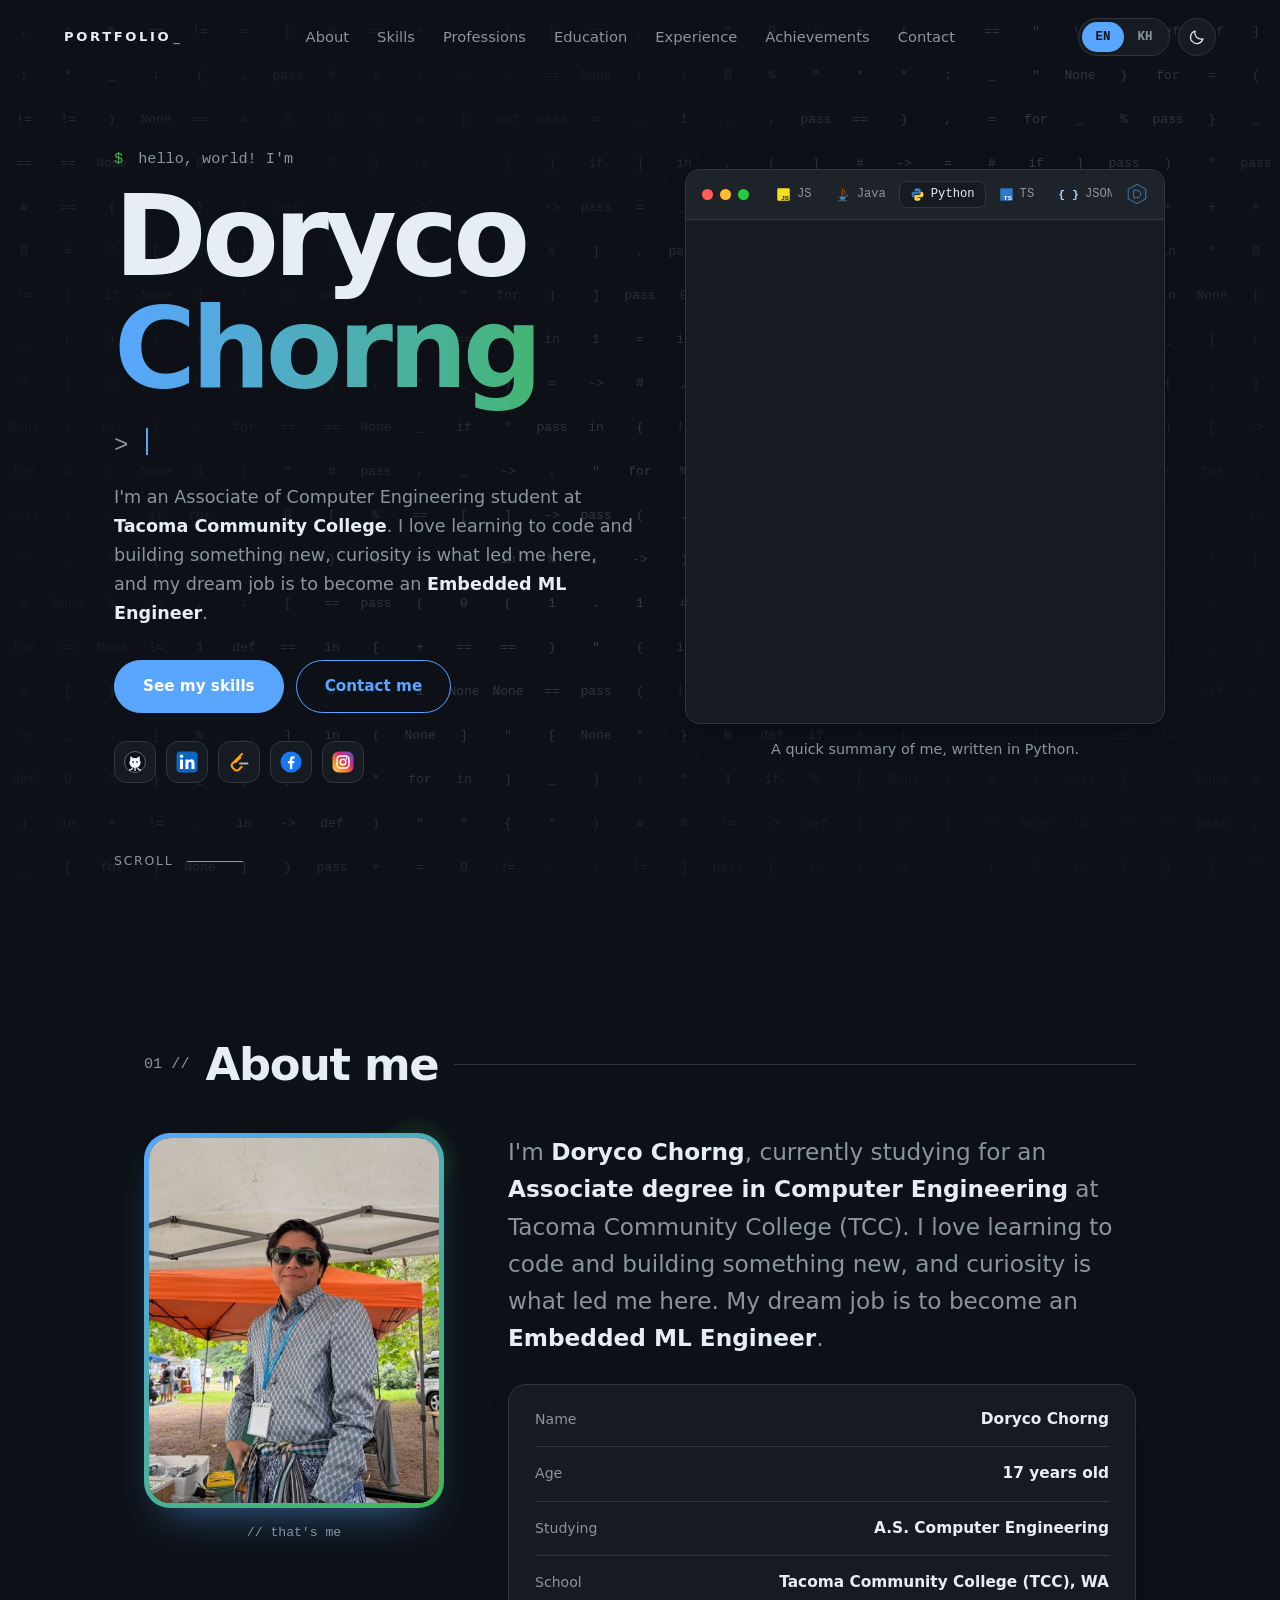
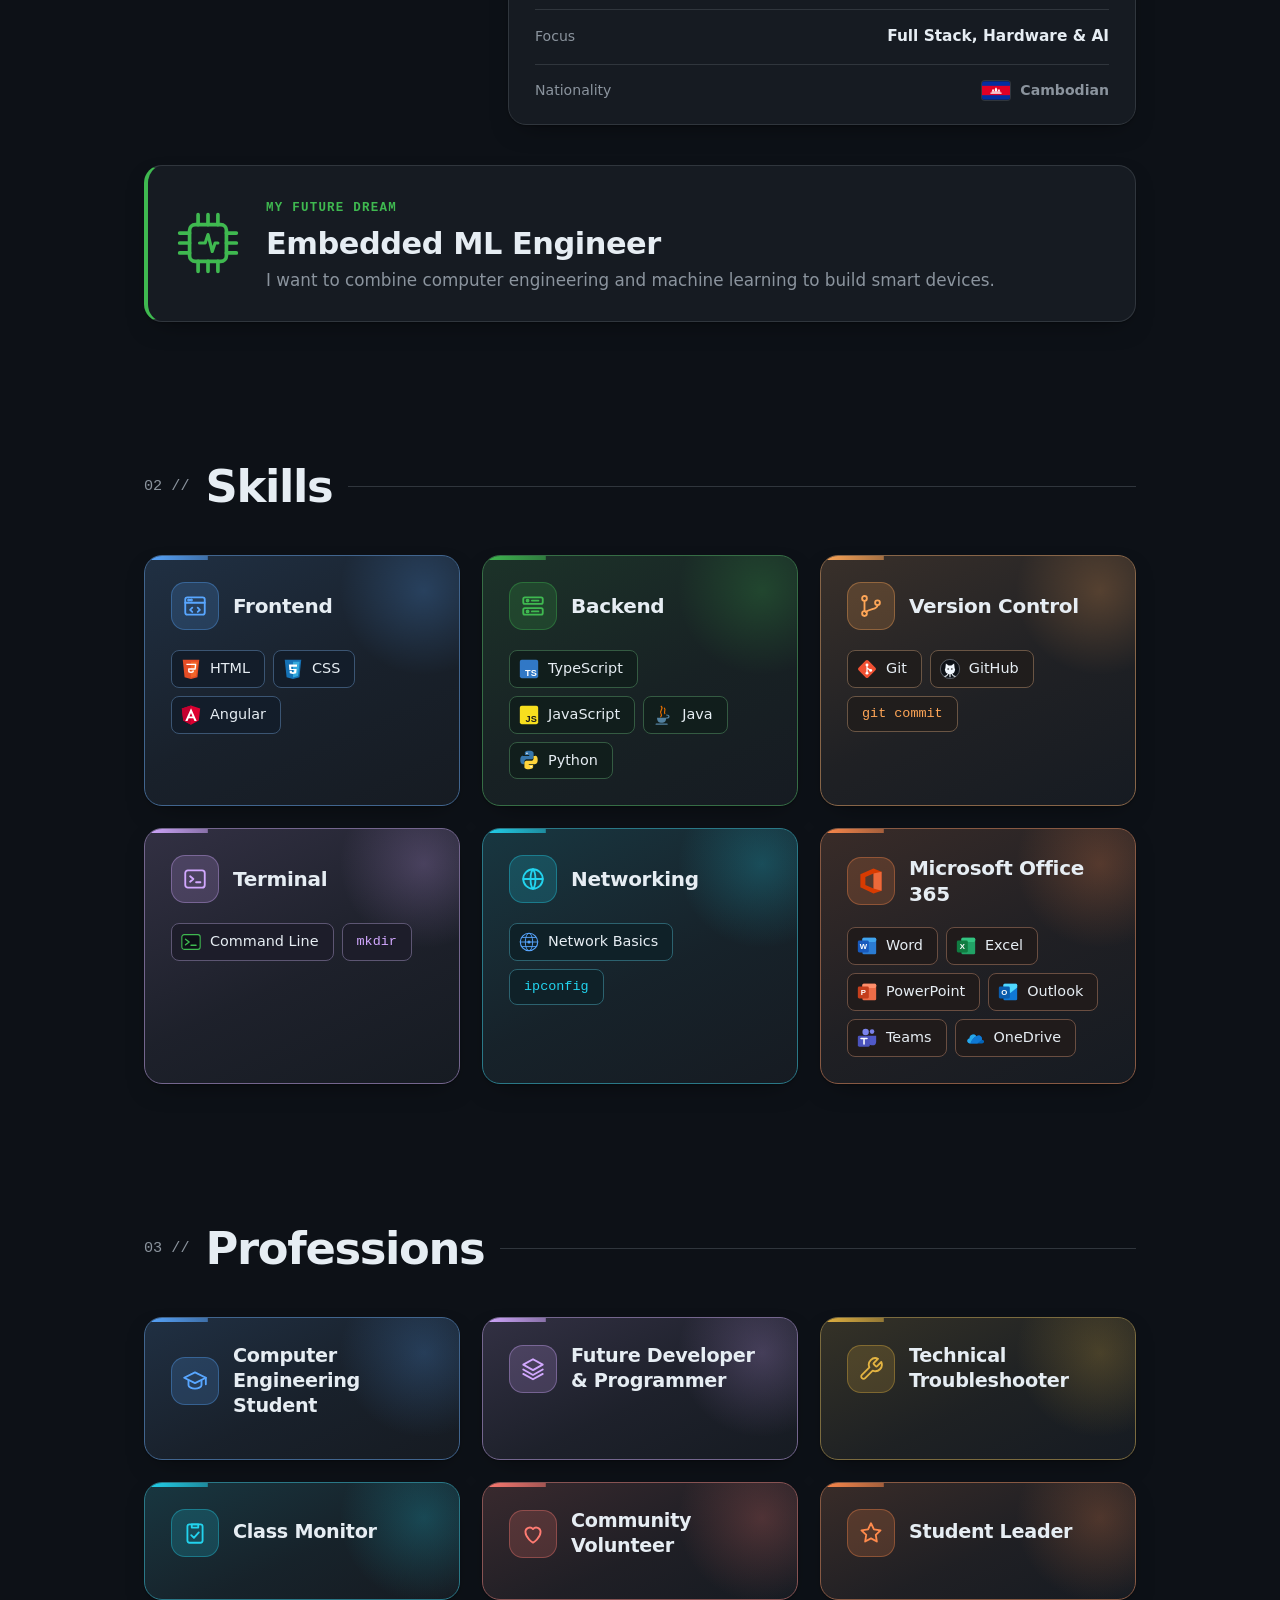
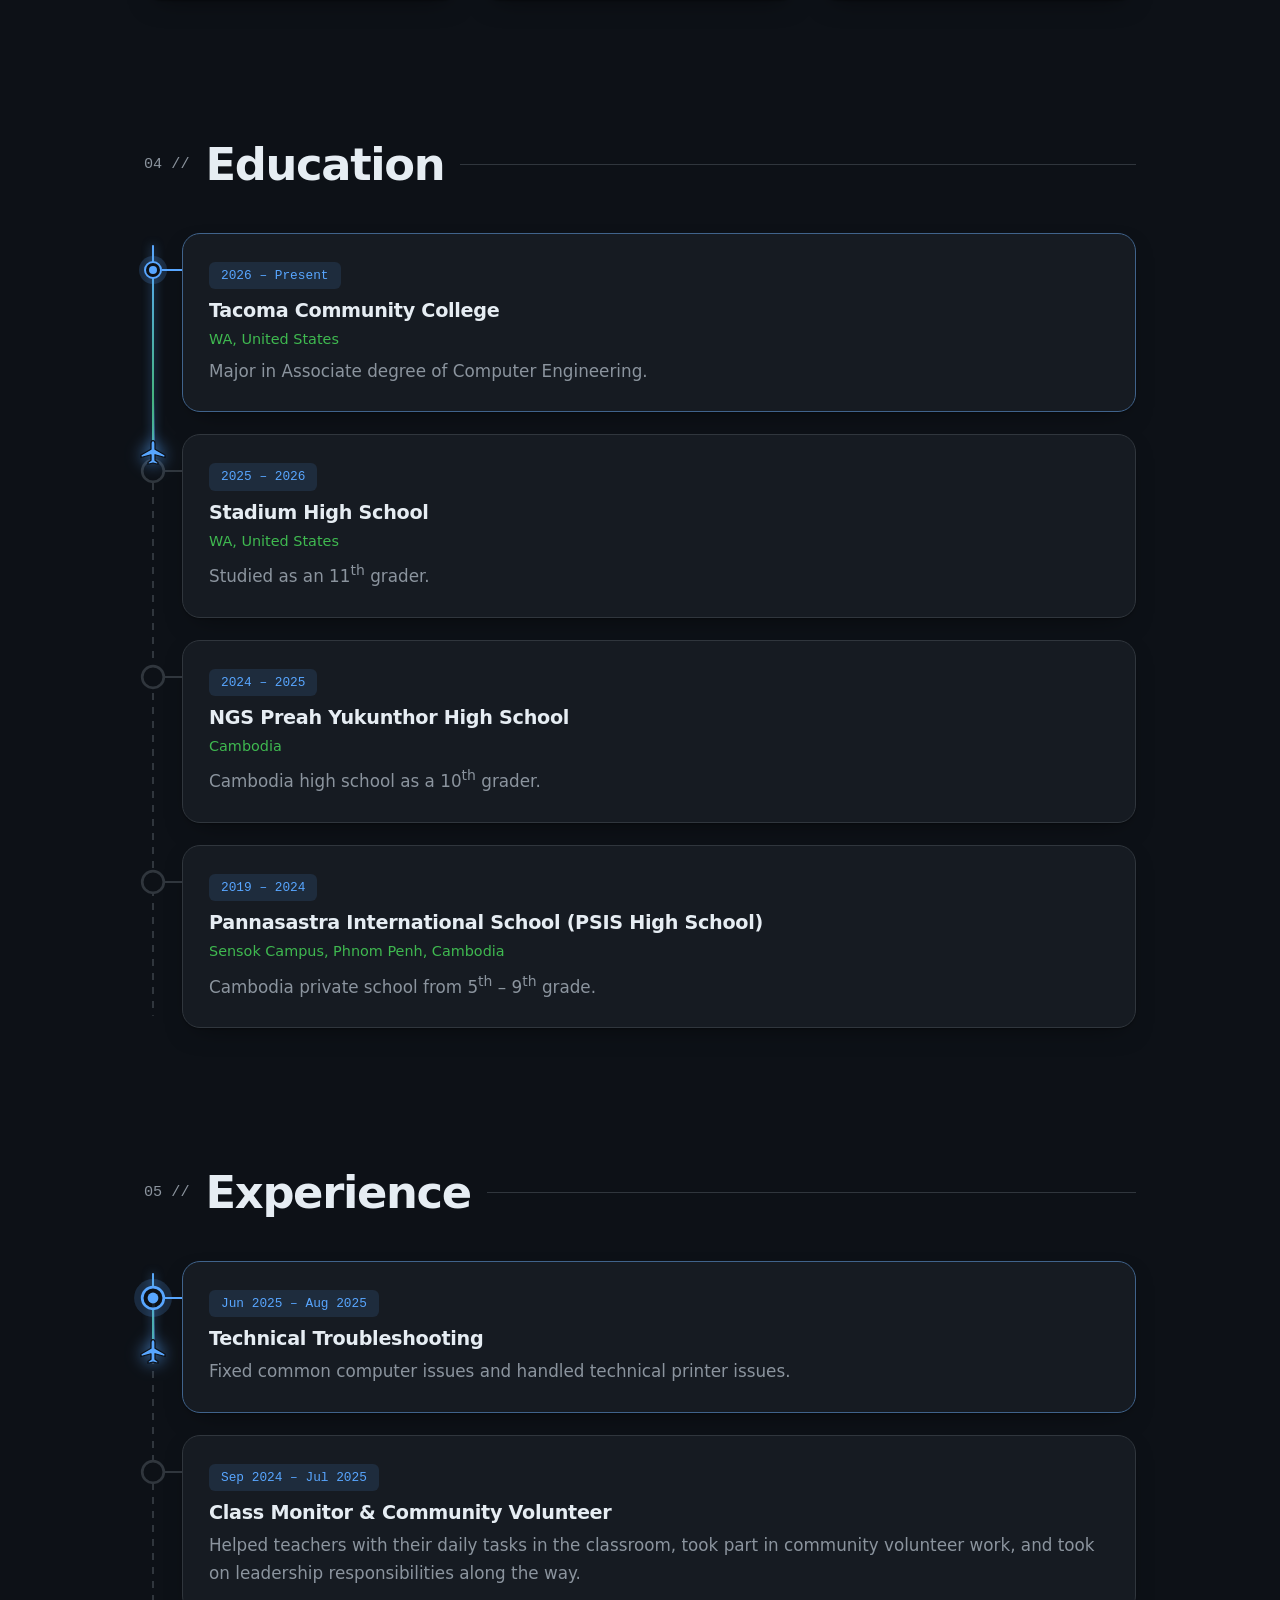
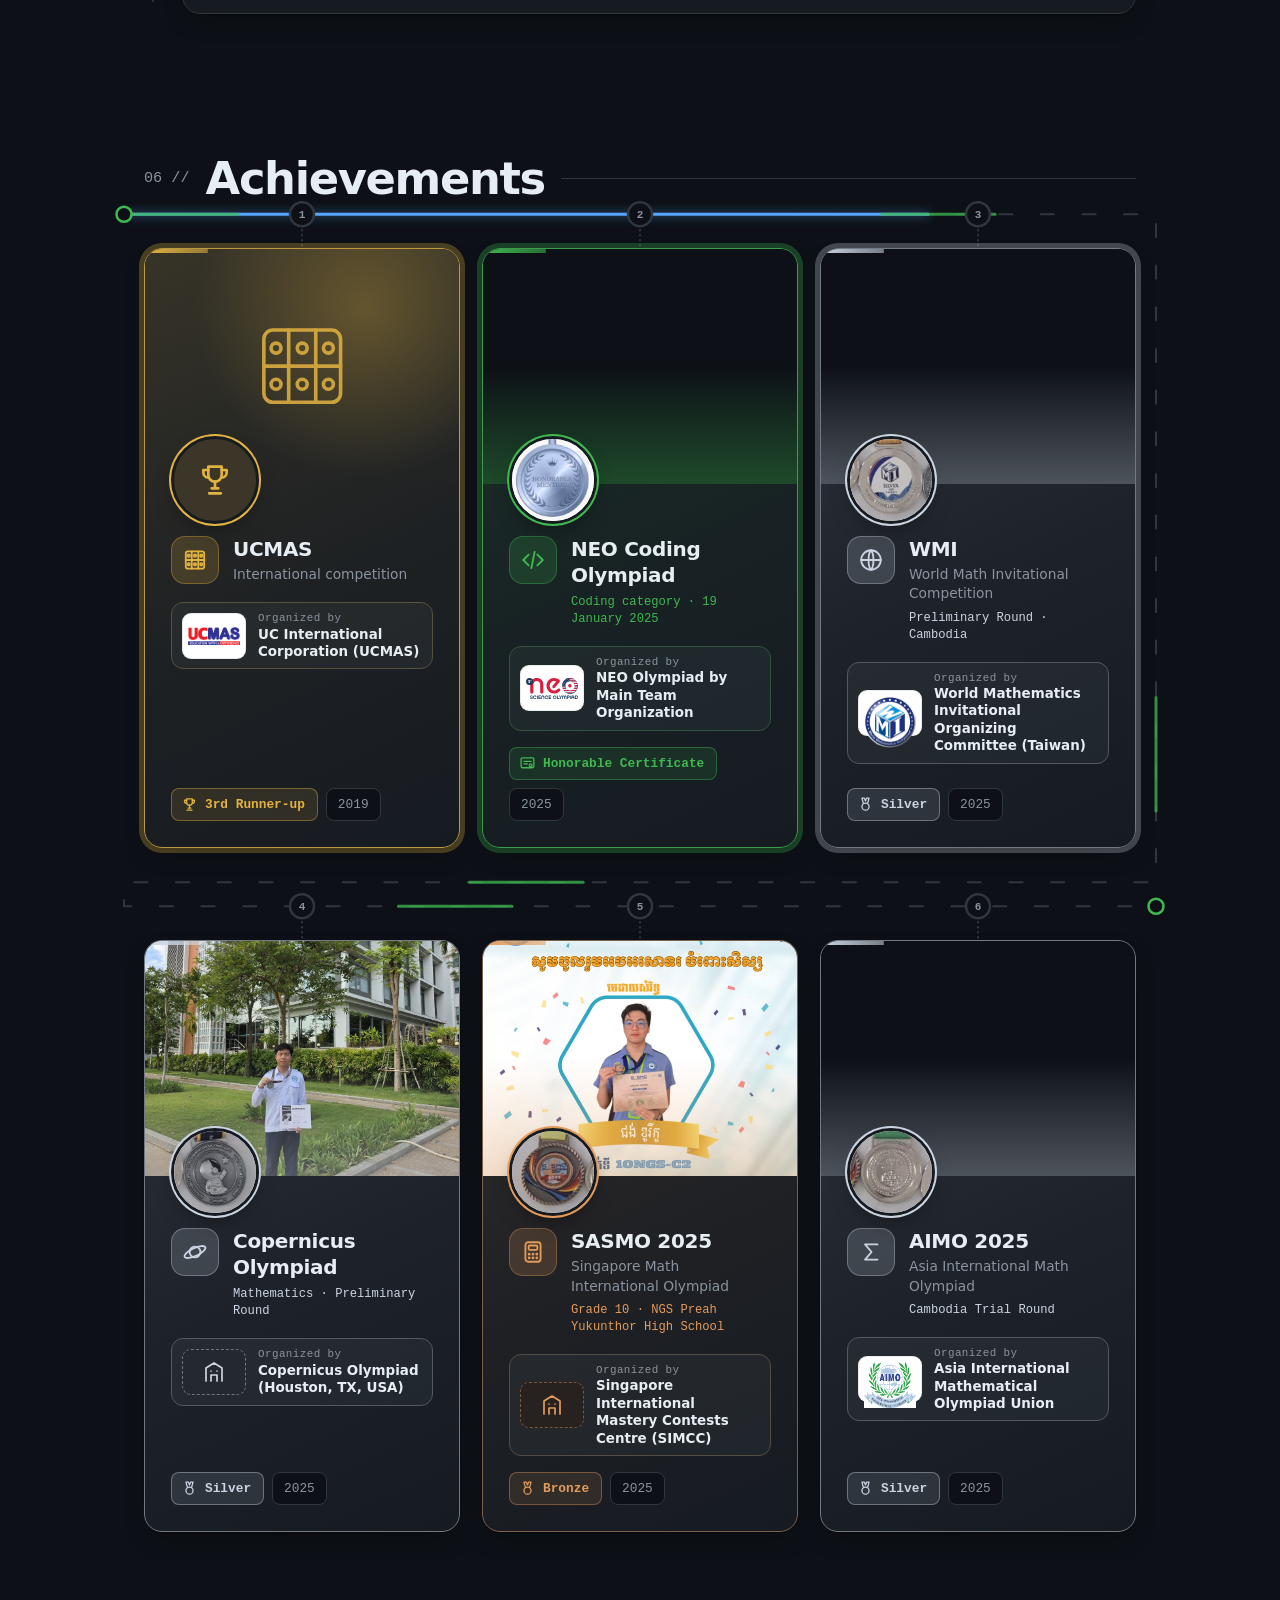
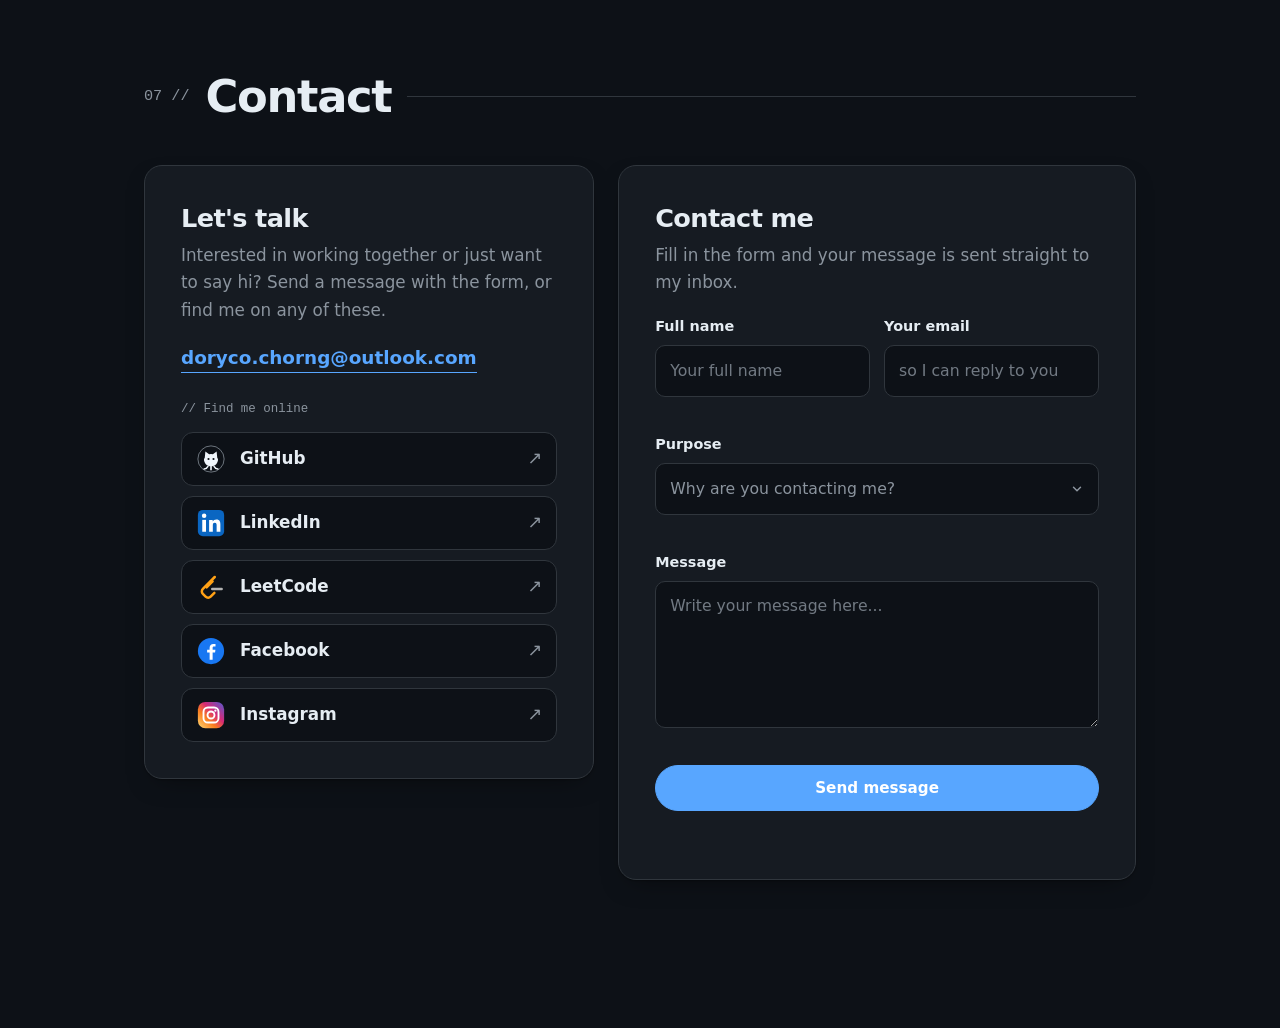
==== commit 463fea45: "Add files via upload Modifying the effects of animation on typing coding to refresh when scroll. Mo" ====
--- a/index.html
+++ b/index.html
@@ -253,9 +253,9 @@
         </ul>
       </div>
       <figure class="hero-visual fade" style="--i:3">
-        <div class="code-card" id="codeCard" role="img" aria-label="A short summary of Doryco written in Python: a full stack developer who knows HTML, CSS, Angular, TypeScript, JavaScript, Java and Python, studying computer engineering, dreaming of being an embedded ML engineer.">
+        <div class="code-card" id="codeCard" role="img" aria-label="A short summary of Doryco written in Python: a future developer and programmer who knows HTML, CSS, Angular, TypeScript, JavaScript, Java and Python, studying computer engineering, dreaming of being an embedded ML engineer.">
           <div class="code-bar"><span class="dots"><i></i><i></i><i></i></span><div class="lang-tabs" role="tablist" aria-label="Choose a programming language"><button type="button" role="tab" data-lang="javascript" aria-selected="false" tabindex="-1"><svg viewBox="0 0 48 48" aria-hidden="true"><use href="#i-js" /></svg>JS</button><button type="button" role="tab" data-lang="java" aria-selected="false" tabindex="-1"><svg viewBox="0 0 48 48" aria-hidden="true"><use href="#i-java" /></svg>Java</button><button type="button" role="tab" data-lang="python" aria-selected="true" tabindex="0"><svg viewBox="0 0 48 48" aria-hidden="true"><use href="#i-python" /></svg>Python</button><button type="button" role="tab" data-lang="typescript" aria-selected="false" tabindex="-1"><svg viewBox="0 0 48 48" aria-hidden="true"><use href="#i-ts" /></svg>TS</button><button type="button" role="tab" data-lang="json" aria-selected="false" tabindex="-1"><span class="glyph" aria-hidden="true">{ }</span>JSON</button></div><svg class="code-logo" viewBox="0 0 100 100"><use href="#logo" /></svg></div>
-          <pre class="code" aria-hidden="true"><code><span class="cl" style="--i:0"><span class="com"># a quick summary of me</span></span><span class="cl" style="--i:1"><span class="fn">me</span> = {</span><span class="cl" style="--i:2">    <span class="prop">"name"</span>: <span class="str">"Doryco Chorng"</span>,</span><span class="cl" style="--i:3">    <span class="prop">"role"</span>: <span class="str">"Full Stack Developer"</span>,</span><span class="cl" style="--i:4">    <span class="prop">"stack"</span>: [</span><span class="cl" style="--i:5">        <span class="str">"HTML"</span>, <span class="str">"CSS"</span>, <span class="str">"Angular"</span>,</span><span class="cl" style="--i:6">        <span class="str">"TypeScript"</span>, <span class="str">"JavaScript"</span>,</span><span class="cl" style="--i:7">        <span class="str">"Java"</span>, <span class="str">"Python"</span>,</span><span class="cl" style="--i:8">    ],</span><span class="cl" style="--i:9">    <span class="prop">"studying"</span>: <span class="str">"Computer Engineering"</span>,</span><span class="cl" style="--i:10">    <span class="prop">"dream"</span>: <span class="str">"Embedded ML Engineer"</span>,</span><span class="cl" style="--i:11">}</span><span class="cl cursor-line" style="--i:12"><span class="kw">print</span>(<span class="fn">me</span>[<span class="str">"role"</span>])</span></code></pre>
+          <pre class="code" aria-hidden="true"><code><span class="cl" style="--i:0"><span class="com"># a quick summary of me</span></span><span class="cl" style="--i:1"><span class="fn">me</span> = {</span><span class="cl" style="--i:2">    <span class="prop">"name"</span>: <span class="str">"Doryco Chorng"</span>,</span><span class="cl" style="--i:3">    <span class="prop">"role"</span>: <span class="str">"Future Developer &amp; Programmer"</span>,</span><span class="cl" style="--i:4">    <span class="prop">"stack"</span>: [</span><span class="cl" style="--i:5">        <span class="str">"HTML"</span>, <span class="str">"CSS"</span>, <span class="str">"Angular"</span>,</span><span class="cl" style="--i:6">        <span class="str">"TypeScript"</span>, <span class="str">"JavaScript"</span>,</span><span class="cl" style="--i:7">        <span class="str">"Java"</span>, <span class="str">"Python"</span>,</span><span class="cl" style="--i:8">    ],</span><span class="cl" style="--i:9">    <span class="prop">"studying"</span>: <span class="str">"Computer Engineering"</span>,</span><span class="cl" style="--i:10">    <span class="prop">"dream"</span>: <span class="str">"Embedded ML Engineer"</span>,</span><span class="cl" style="--i:11">}</span><span class="cl cursor-line" style="--i:12"><span class="kw">print</span>(<span class="fn">me</span>[<span class="str">"role"</span>])</span></code></pre>
         </div>
         <figcaption id="codeCaption">A quick summary of me, written in Python.</figcaption>
       </figure>
@@ -264,6 +264,30 @@
 
     <!-- About -->
     <section id="about" class="section">
+      <div class="about-scene" aria-hidden="true">
+      <svg class="scene" viewBox="0 0 1600 420" preserveAspectRatio="xMidYMax slice" focusable="false">
+        <defs>
+          <linearGradient id="skyG" x1="0" y1="0" x2="0" y2="1">
+            <stop offset="0" class="sky0"/><stop offset=".62" class="sky1"/><stop offset="1" class="sky2"/>
+          </linearGradient>
+          <radialGradient id="sunG" cx=".5" cy=".5" r=".5"><stop offset="0" class="sun0"/><stop offset=".55" class="sun1"/><stop offset="1" class="sun2"/></radialGradient>
+          <linearGradient id="waterG" x1="0" y1="0" x2="0" y2="1"><stop offset="0" class="wat0"/><stop offset="1" class="wat1"/></linearGradient>
+          <mask id="slitMask"><rect width="1600" height="420" fill="#fff"/><rect x="420" y="240" width="6" height="14" fill="#000"/><rect x="442" y="240" width="6" height="14" fill="#000"/><rect x="464" y="240" width="6" height="14" fill="#000"/><rect x="486" y="240" width="6" height="14" fill="#000"/><rect x="508" y="240" width="6" height="14" fill="#000"/><rect x="530" y="240" width="6" height="14" fill="#000"/><rect x="552" y="240" width="6" height="14" fill="#000"/><rect x="574" y="240" width="6" height="14" fill="#000"/><rect x="596" y="240" width="6" height="14" fill="#000"/><rect x="618" y="240" width="6" height="14" fill="#000"/><rect x="640" y="240" width="6" height="14" fill="#000"/><rect x="662" y="240" width="6" height="14" fill="#000"/><rect x="684" y="240" width="6" height="14" fill="#000"/><rect x="706" y="240" width="6" height="14" fill="#000"/><rect x="728" y="240" width="6" height="14" fill="#000"/><rect x="750" y="240" width="6" height="14" fill="#000"/><rect x="772" y="240" width="6" height="14" fill="#000"/><rect x="794" y="240" width="6" height="14" fill="#000"/><rect x="816" y="240" width="6" height="14" fill="#000"/><rect x="838" y="240" width="6" height="14" fill="#000"/><rect x="860" y="240" width="6" height="14" fill="#000"/><rect x="882" y="240" width="6" height="14" fill="#000"/><rect x="904" y="240" width="6" height="14" fill="#000"/><rect x="926" y="240" width="6" height="14" fill="#000"/><rect x="948" y="240" width="6" height="14" fill="#000"/><rect x="970" y="240" width="6" height="14" fill="#000"/><rect x="992" y="240" width="6" height="14" fill="#000"/><rect x="1014" y="240" width="6" height="14" fill="#000"/><rect x="1036" y="240" width="6" height="14" fill="#000"/><rect x="1058" y="240" width="6" height="14" fill="#000"/><rect x="1080" y="240" width="6" height="14" fill="#000"/><rect x="1102" y="240" width="6" height="14" fill="#000"/><rect x="1124" y="240" width="6" height="14" fill="#000"/><rect x="1146" y="240" width="6" height="14" fill="#000"/><rect x="1168" y="240" width="6" height="14" fill="#000"/><rect x="480" y="212" width="6" height="12" fill="#000"/><rect x="502" y="212" width="6" height="12" fill="#000"/><rect x="524" y="212" width="6" height="12" fill="#000"/><rect x="546" y="212" width="6" height="12" fill="#000"/><rect x="568" y="212" width="6" height="12" fill="#000"/><rect x="590" y="212" width="6" height="12" fill="#000"/><rect x="612" y="212" width="6" height="12" fill="#000"/><rect x="634" y="212" width="6" height="12" fill="#000"/><rect x="656" y="212" width="6" height="12" fill="#000"/><rect x="678" y="212" width="6" height="12" fill="#000"/><rect x="700" y="212" width="6" height="12" fill="#000"/><rect x="722" y="212" width="6" height="12" fill="#000"/><rect x="744" y="212" width="6" height="12" fill="#000"/><rect x="766" y="212" width="6" height="12" fill="#000"/><rect x="788" y="212" width="6" height="12" fill="#000"/><rect x="810" y="212" width="6" height="12" fill="#000"/><rect x="832" y="212" width="6" height="12" fill="#000"/><rect x="854" y="212" width="6" height="12" fill="#000"/><rect x="876" y="212" width="6" height="12" fill="#000"/><rect x="898" y="212" width="6" height="12" fill="#000"/><rect x="920" y="212" width="6" height="12" fill="#000"/><rect x="942" y="212" width="6" height="12" fill="#000"/><rect x="964" y="212" width="6" height="12" fill="#000"/><rect x="986" y="212" width="6" height="12" fill="#000"/><rect x="1008" y="212" width="6" height="12" fill="#000"/><rect x="1030" y="212" width="6" height="12" fill="#000"/><rect x="1052" y="212" width="6" height="12" fill="#000"/><rect x="1074" y="212" width="6" height="12" fill="#000"/><rect x="1096" y="212" width="6" height="12" fill="#000"/><rect x="1118" y="212" width="6" height="12" fill="#000"/></mask>
+          <mask id="fadeRefl"><linearGradient id="fr" x1="0" y1="0" x2="0" y2="1"><stop offset="0" stop-color="#fff" stop-opacity=".9"/><stop offset="1" stop-color="#fff" stop-opacity="0"/></linearGradient><rect y="300" width="1600" height="120" fill="url(#fr)"/></mask>
+        </defs>
+        <rect width="1600" height="300" fill="url(#skyG)"/>
+        <circle cx="800" cy="256" r="120" fill="url(#sunG)"/>
+        <circle cx="800" cy="256" r="46" class="sunCore"/>
+        <g class="far"><path d="M-40 302 L-40 290 L40 261.3899865165315 L120 275.4690840720498 L200 257.64552948775645 L280 283.8064748547487 L360 256.04952625726344 L440 287.4448619042985 L520 256.7079572088552 L600 278.8658690693184 L680 259.57710014722284 L760 271.0262227762496 L840 264.466433609763 L920 264.446503878027 L1000 271.0512881803995 L1080 259.56362949413085 L1160 278.89440571243944 L1240 256.7018401344668 L1320 287.47497485013173 L1400 256.0511689574303 L1480 283.77678521466015 L1560 257.6548228812494 L1640 275.4417892371309 L1720 261.4063134884284 L1640 302Z"/></g>
+        <g class="temple" mask="url(#slitMask)"><rect x="330" y="278" width="940" height="22"/><rect x="390" y="254" width="820" height="24"/><rect x="450" y="230" width="700" height="24"/><rect x="520" y="204" width="560" height="26"/><rect x="754" y="153" width="92" height="51"/><rect x="763.2" y="132" width="73.59999999999991" height="21"/><path d="M768.72 132 Q761.36 93 800 63 Q838.64 93 831.28 132Z"/><rect x="796.78" y="54" width="6.440000000000055" height="18"/><rect x="655" y="167.28" width="70" height="36.72"/><rect x="662" y="152.16" width="56" height="15.120000000000005"/><path d="M666.2 152.16 Q660.6 124.08 690 102.48 Q719.4 124.08 713.8 152.16Z"/><rect x="687.55" y="96" width="4.900000000000091" height="12.959999999999994"/><rect x="875" y="167.28" width="70" height="36.72"/><rect x="882" y="152.16" width="56" height="15.120000000000005"/><path d="M886.2 152.16 Q880.6 124.08 910 102.48 Q939.4 124.08 933.8 152.16Z"/><rect x="907.55" y="96" width="4.900000000000091" height="12.959999999999994"/><rect x="572" y="176.12" width="56" height="27.879999999999995"/><rect x="577.6" y="164.64" width="44.799999999999955" height="11.480000000000018"/><path d="M580.96 164.64 Q576.48 143.32 600 126.92 Q623.52 143.32 619.04 164.64Z"/><rect x="598.04" y="122" width="3.9200000000000728" height="9.840000000000003"/><rect x="972" y="176.12" width="56" height="27.879999999999995"/><rect x="977.6" y="164.64" width="44.799999999999955" height="11.480000000000018"/><path d="M980.96 164.64 Q976.48 143.32 1000 126.92 Q1023.52 143.32 1019.04 164.64Z"/><rect x="998.04" y="122" width="3.9200000000000728" height="9.840000000000003"/></g>
+        <g class="near"><path d="M-40 302 L-40 296 L40 293.7420798710421 L120 280.00122787897436 L200 294.1352127223921 L280 280.48176302647863 L360 290.13633393196915 L440 281.9927652049851 L520 286.5268237646844 L600 284.4338984078084 L680 283.54636674345124 L760 287.64306256597223 L840 281.39287598835796 L920 291.40715757875637 L1000 280.2093510700696 L1080 295.4762339307064 L1160 280.07438232141504 L1240 292.4199097570113 L1320 280.9969321551955 L1400 288.5537843783207 L1480 282.91573992757685 L1560 285.1821146337958 L1640 285.70338986628803 L1720 282.5287915825232 L1640 302Z"/></g>
+        <g class="palms"><path d="M150 300 Q155.2 184.5 176 90" fill="none" stroke="currentColor" stroke-width="9" stroke-linecap="round"/><path d="M176 90 Q123.75 44 81 106" fill="none" stroke="currentColor" stroke-width="7" stroke-linecap="round"/><path d="M176 90 Q137.5 9 106 95.5" fill="none" stroke="currentColor" stroke-width="7" stroke-linecap="round"/><path d="M176 90 Q159.5 -14 146 88.6" fill="none" stroke="currentColor" stroke-width="7" stroke-linecap="round"/><path d="M176 90 Q192.5 -14 206 88.6" fill="none" stroke="currentColor" stroke-width="7" stroke-linecap="round"/><path d="M176 90 Q214.5 9 246 95.5" fill="none" stroke="currentColor" stroke-width="7" stroke-linecap="round"/><path d="M176 90 Q228.25 44 271 106" fill="none" stroke="currentColor" stroke-width="7" stroke-linecap="round"/><path d="M176 90 Q176 -21 176 86.5" fill="none" stroke="currentColor" stroke-width="7" stroke-linecap="round"/><path d="M238 300 Q234.4 217.5 220 150" fill="none" stroke="currentColor" stroke-width="9" stroke-linecap="round"/><path d="M220 150 Q167.75 104 125 166" fill="none" stroke="currentColor" stroke-width="7" stroke-linecap="round"/><path d="M220 150 Q181.5 69 150 155.5" fill="none" stroke="currentColor" stroke-width="7" stroke-linecap="round"/><path d="M220 150 Q203.5 46 190 148.6" fill="none" stroke="currentColor" stroke-width="7" stroke-linecap="round"/><path d="M220 150 Q236.5 46 250 148.6" fill="none" stroke="currentColor" stroke-width="7" stroke-linecap="round"/><path d="M220 150 Q258.5 69 290 155.5" fill="none" stroke="currentColor" stroke-width="7" stroke-linecap="round"/><path d="M220 150 Q272.25 104 315 166" fill="none" stroke="currentColor" stroke-width="7" stroke-linecap="round"/><path d="M220 150 Q220 39 220 146.5" fill="none" stroke="currentColor" stroke-width="7" stroke-linecap="round"/><path d="M1450 300 Q1444.4 179 1422 80" fill="none" stroke="currentColor" stroke-width="9" stroke-linecap="round"/><path d="M1422 80 Q1369.75 34 1327 96" fill="none" stroke="currentColor" stroke-width="7" stroke-linecap="round"/><path d="M1422 80 Q1383.5 -1 1352 85.5" fill="none" stroke="currentColor" stroke-width="7" stroke-linecap="round"/><path d="M1422 80 Q1405.5 -24 1392 78.6" fill="none" stroke="currentColor" stroke-width="7" stroke-linecap="round"/><path d="M1422 80 Q1438.5 -24 1452 78.6" fill="none" stroke="currentColor" stroke-width="7" stroke-linecap="round"/><path d="M1422 80 Q1460.5 -1 1492 85.5" fill="none" stroke="currentColor" stroke-width="7" stroke-linecap="round"/><path d="M1422 80 Q1474.25 34 1517 96" fill="none" stroke="currentColor" stroke-width="7" stroke-linecap="round"/><path d="M1422 80 Q1422 -31 1422 76.5" fill="none" stroke="currentColor" stroke-width="7" stroke-linecap="round"/><path d="M1362 300 Q1366 217.5 1382 150" fill="none" stroke="currentColor" stroke-width="9" stroke-linecap="round"/><path d="M1382 150 Q1329.75 104 1287 166" fill="none" stroke="currentColor" stroke-width="7" stroke-linecap="round"/><path d="M1382 150 Q1343.5 69 1312 155.5" fill="none" stroke="currentColor" stroke-width="7" stroke-linecap="round"/><path d="M1382 150 Q1365.5 46 1352 148.6" fill="none" stroke="currentColor" stroke-width="7" stroke-linecap="round"/><path d="M1382 150 Q1398.5 46 1412 148.6" fill="none" stroke="currentColor" stroke-width="7" stroke-linecap="round"/><path d="M1382 150 Q1420.5 69 1452 155.5" fill="none" stroke="currentColor" stroke-width="7" stroke-linecap="round"/><path d="M1382 150 Q1434.25 104 1477 166" fill="none" stroke="currentColor" stroke-width="7" stroke-linecap="round"/><path d="M1382 150 Q1382 39 1382 146.5" fill="none" stroke="currentColor" stroke-width="7" stroke-linecap="round"/></g>
+        <rect y="300" width="1600" height="120" fill="url(#waterG)"/>
+        <g class="reflect" mask="url(#fadeRefl)" transform="translate(0 600) scale(1 -1)"><rect x="330" y="278" width="940" height="22"/><rect x="390" y="254" width="820" height="24"/><rect x="450" y="230" width="700" height="24"/><rect x="520" y="204" width="560" height="26"/><rect x="754" y="153" width="92" height="51"/><rect x="763.2" y="132" width="73.59999999999991" height="21"/><path d="M768.72 132 Q761.36 93 800 63 Q838.64 93 831.28 132Z"/><rect x="796.78" y="54" width="6.440000000000055" height="18"/><rect x="655" y="167.28" width="70" height="36.72"/><rect x="662" y="152.16" width="56" height="15.120000000000005"/><path d="M666.2 152.16 Q660.6 124.08 690 102.48 Q719.4 124.08 713.8 152.16Z"/><rect x="687.55" y="96" width="4.900000000000091" height="12.959999999999994"/><rect x="875" y="167.28" width="70" height="36.72"/><rect x="882" y="152.16" width="56" height="15.120000000000005"/><path d="M886.2 152.16 Q880.6 124.08 910 102.48 Q939.4 124.08 933.8 152.16Z"/><rect x="907.55" y="96" width="4.900000000000091" height="12.959999999999994"/><rect x="572" y="176.12" width="56" height="27.879999999999995"/><rect x="577.6" y="164.64" width="44.799999999999955" height="11.480000000000018"/><path d="M580.96 164.64 Q576.48 143.32 600 126.92 Q623.52 143.32 619.04 164.64Z"/><rect x="598.04" y="122" width="3.9200000000000728" height="9.840000000000003"/><rect x="972" y="176.12" width="56" height="27.879999999999995"/><rect x="977.6" y="164.64" width="44.799999999999955" height="11.480000000000018"/><path d="M980.96 164.64 Q976.48 143.32 1000 126.92 Q1023.52 143.32 1019.04 164.64Z"/><rect x="998.04" y="122" width="3.9200000000000728" height="9.840000000000003"/></g>
+        <path d="M0 300 H1600" class="horizon"/>
+      </svg>
+    </div>
+    
       <div class="title reveal"><span class="num">01 //</span><h2 data-i18n="k11">About me</h2></div>
       <div class="about-grid">
         <figure class="portrait reveal">
@@ -360,27 +384,21 @@
       <div class="role-grid">
         <div class="role skill card reveal tint-blue">
           <div class="skill-head"><span class="skill-ico"><svg viewBox="0 0 24 24" aria-hidden="true"><use href="#r-cap" /></svg></span><h3 data-i18n="k24">Computer Engineering Student</h3></div>
-          <p data-i18n="k25">Associate degree program at TCC.</p>
         </div>
         <div class="role skill card reveal tint-purple">
-          <div class="skill-head"><span class="skill-ico"><svg viewBox="0 0 24 24" aria-hidden="true"><use href="#r-layers" /></svg></span><h3 data-i18n="k19">Full Stack Developer</h3></div>
-          <p data-i18n="k26">Building websites from the screen people see to the logic behind it.</p>
+          <div class="skill-head"><span class="skill-ico"><svg viewBox="0 0 24 24" aria-hidden="true"><use href="#r-layers" /></svg></span><h3 data-i18n="k19">Future Developer &amp; Programmer</h3></div>
         </div>
         <div class="role skill card reveal tint-gold">
           <div class="skill-head"><span class="skill-ico"><svg viewBox="0 0 24 24" aria-hidden="true"><use href="#r-wrench" /></svg></span><h3 data-i18n="k27">Technical Troubleshooter</h3></div>
-          <p data-i18n="k28">Troubleshooting technical issues.</p>
         </div>
         <div class="role skill card reveal tint-cyan">
           <div class="skill-head"><span class="skill-ico"><svg viewBox="0 0 24 24" aria-hidden="true"><use href="#r-clip" /></svg></span><h3 data-i18n="k29">Class Monitor</h3></div>
-          <p data-i18n="k30">Helping teachers with daily tasks.</p>
         </div>
         <div class="role skill card reveal tint-red">
           <div class="skill-head"><span class="skill-ico"><svg viewBox="0 0 24 24" aria-hidden="true"><use href="#r-heart" /></svg></span><h3 data-i18n="k31">Community Volunteer</h3></div>
-          <p data-i18n="k32">Volunteering in and helping with community service.</p>
         </div>
         <div class="role skill card reveal tint-orange">
           <div class="skill-head"><span class="skill-ico"><svg viewBox="0 0 24 24" aria-hidden="true"><use href="#r-star" /></svg></span><h3 data-i18n="k33">Student Leader</h3></div>
-          <p data-i18n="k34">Taking on leadership responsibilities.</p>
         </div>
       </div>
     </section>
@@ -437,7 +455,7 @@
           <article class="card reveal">
             <span class="date" data-i18n="k45">Jun 2025 &ndash; Aug 2025</span>
             <h3 data-i18n="k46">Technical Troubleshooting</h3>
-            <p data-i18n="k47">Helped troubleshoot and resolve technical issues.</p>
+            <p data-i18n="k47">Fixed common computer issues and handled technical printer issues.</p>
           </article>
         </div>
         <div class="tl-item">
@@ -464,12 +482,17 @@
           <a class="organizer" href="https://ucmas.com/" target="_blank" rel="noopener noreferrer" title="Visit the organizer"><span class="logo-tile"><img src="logo-ucmas.png" alt="" loading="lazy" decoding="async" /></span><span class="org-text"><small data-i18n="orgby">Organized by</small><b>UC International Corporation (UCMAS)</b></span></a>
           <div class="award-meta"><span class="rank"><svg viewBox="0 0 24 24" aria-hidden="true"><use href="#a-trophy" /></svg><span data-i18n="runner">3rd Runner-up</span></span><span class="year" data-i18n="y2019">2019</span></div>
         </article>
-        <article class="skill card award has-media reveal tint-green">
-          <div class="award-media deco" aria-hidden="true">
-            <div class="deco-panel"><svg viewBox="0 0 24 24"><use href="#a-code" /></svg></div>
-            <span class="medal-badge"><svg viewBox="0 0 24 24"><use href="#a-cert" /></svg></span>
+        <article class="skill card award has-media has-media reveal tint-green">
+          <div class="award-media">
+            <button type="button" class="shot" data-full="ach-neo.jpg" data-cap="International NEO Science Olympiad 2025 · Coding · Certificate of Achievement, Honorable Mention · held 19 January 2025" data-cap-km="ការប្រកួតអូឡាំពិក NEO Science អន្តរជាតិ ២០២៥ · Coding · វិញ្ញាបនបត្រសមិទ្ធផល គុណនាមកិត្តិយស · ថ្ងៃទី១៩ មករា ២០២៥" aria-label="View certificate: NEO Coding Olympiad">
+              <img src="ach-neo.jpg" width="1280" height="905" alt="Certificate of Achievement: Honorable Mention in Coding at the International NEO Science Olympiad 2025, awarded to Chorng Doryco" style="object-position:50% 40%" loading="lazy" decoding="async" />
+              <span class="zoom" aria-hidden="true"><svg viewBox="0 0 24 24"><path d="M15 3h6v6M9 21H3v-6M21 3l-7 7M3 21l7-7"/></svg></span>
+            </button>
+            <span class="medal-badge plain">
+              <img src="medal-neo.jpg" width="240" height="240" alt="NEO Science Olympiad 2025 Honorable Mention medal" loading="lazy" decoding="async" />
+            </span>
           </div>
-          <div class="skill-head"><span class="skill-ico"><svg viewBox="0 0 24 24" aria-hidden="true"><use href="#a-code" /></svg></span><div><h3>NEO Coding Olympiad</h3></div></div>
+          <div class="skill-head"><span class="skill-ico"><svg viewBox="0 0 24 24" aria-hidden="true"><use href="#a-code" /></svg></span><div><h3>NEO Coding Olympiad</h3><span class="round" data-i18n="r_neo">Coding category · 19 January 2025</span></div></div>
           <a class="organizer" href="https://codingolympiad.org/" target="_blank" rel="noopener noreferrer" title="Visit the organizer"><span class="logo-tile"><img src="logo-neo.svg" alt="" loading="lazy" decoding="async" /></span><span class="org-text"><small data-i18n="orgby">Organized by</small><b>NEO Olympiad by Main Team Organization</b></span></a>
           <div class="award-meta"><span class="rank"><svg viewBox="0 0 24 24" aria-hidden="true"><use href="#a-cert" /></svg><span data-i18n="honor">Honorable Certificate</span></span><span class="year" data-i18n="y2025">2025</span></div>
         </article>
@@ -511,7 +534,7 @@
               <img src="medal-sasmo.jpg" width="240" height="240" alt="SASMO 2025 bronze medal" loading="lazy" decoding="async" />
             </button>
           </div>
-          <div class="skill-head"><span class="skill-ico"><svg viewBox="0 0 24 24" aria-hidden="true"><use href="#a-calc" /></svg></span><div><h3>SASMO 2025</h3><span class="round" data-i18n="r_sasmo">Grade 10 · NGS Preah Yukunthor High School</span></div></div>
+          <div class="skill-head"><span class="skill-ico"><svg viewBox="0 0 24 24" aria-hidden="true"><use href="#a-calc" /></svg></span><div><h3>SASMO 2025</h3><span class="sub" data-i18n="sasmoSub">Singapore Math International Olympiad</span><span class="round" data-i18n="r_sasmo">Grade 10 · NGS Preah Yukunthor High School</span></div></div>
           <a class="organizer" href="https://simcc.org/sasmo/" target="_blank" rel="noopener noreferrer" title="Visit the organizer"><span class="logo-tile none"><svg viewBox="0 0 24 24" aria-hidden="true"><use href="#a-org" /></svg></span><span class="org-text"><small data-i18n="orgby">Organized by</small><b>Singapore International Mastery Contests Centre (SIMCC)</b></span></a>
           <div class="award-meta"><span class="rank"><svg viewBox="0 0 24 24" aria-hidden="true"><use href="#a-medal" /></svg><span data-i18n="bronze">Bronze</span></span><span class="year" data-i18n="y2025">2025</span></div>
         </article>
@@ -552,7 +575,7 @@
         </div>
 
         <div class="contact-form card reveal">
-          <h3 data-i18n="k54">Contact us</h3>
+          <h3 data-i18n="k54">Contact me</h3>
           <p data-i18n="k55">Fill in the form and your message is sent straight to my inbox.</p>
 
           <form id="contactForm" novalidate>
--- a/style.css
+++ b/style.css
@@ -633,7 +633,6 @@
   .hero { padding-top: calc(78px + env(safe-area-inset-top, 0px)); padding-bottom: 40px; min-height: auto; }
   .name { font-size: clamp(2.6rem, 14vh, 4.4rem); }
   .section { padding-top: 60px; }
-  .links a { font-size: 1.35rem; padding: 2px 0; }
   .loader-logo { width: 72px; height: 72px; }
 }
 @media (max-width: 900px) and (min-width: 640px) and (max-height: 520px) and (orientation: landscape) {
@@ -850,3 +849,155 @@
 @keyframes ripple { from { transform: scale(1); opacity: .9; } to { transform: scale(3.4); opacity: 0; } }
 @media (prefers-reduced-motion: reduce) { .ach-route .spark .halo { animation: none; } }
 @media (max-width: 640px) { .ach-route .spark .halo { r: 11px; } .ach-route .spark .mid { r: 6px; } }
+
+/* ---------- Mobile menu: a compact dropdown with smaller text (easy to read and tap on iPhone / Galaxy) ---------- */
+@media (max-width: 900px) {
+  .links {
+    position: absolute; inset: auto; top: 100%; left: 12px; right: 12px; margin-top: 8px;
+    display: flex; flex-direction: column; justify-content: flex-start; align-items: stretch; gap: 0;
+    padding: 6px; max-height: calc(100vh - 110px); max-height: calc(100dvh - 110px); overflow-y: auto; -webkit-overflow-scrolling: touch; overscroll-behavior: contain;
+    background: var(--card); border: 1px solid var(--line); border-radius: 18px;
+    box-shadow: 0 24px 50px -12px rgba(0, 0, 0, .55);
+    clip-path: inset(0 0 100% 0 round 18px); opacity: 0; transform: translateY(-6px); pointer-events: none;
+    transition: clip-path .45s var(--ease), opacity .25s, transform .45s var(--ease);
+  }
+  .links.open { clip-path: inset(0 0 0 0 round 18px); opacity: 1; transform: none; pointer-events: auto; }
+  .links a {
+    display: flex; align-items: center; justify-content: space-between; gap: 12px;
+    padding: 13px 14px; font-size: 1rem; font-weight: 500; letter-spacing: 0; line-height: 1.35; color: var(--fg);
+    border-radius: 12px; border-bottom: 0;
+  }
+  html[lang="km"] .links a { line-height: 1.5; }
+  .links a::after { position: static; width: 7px; height: 7px; margin: 0; border-radius: 50%; transform: none; background: transparent; box-shadow: none; transition: background .3s; }
+  .links a:hover::after, .links a.active::after { width: 7px; transform: none; }
+  .links a.active { background: color-mix(in srgb, var(--accent) 14%, transparent); color: var(--accent); }
+  .links a.active::after { background: var(--accent); }
+  .links a:active { background: color-mix(in srgb, var(--fg) 8%, transparent); }
+  .links a + a { margin-top: 2px; }
+  .brand, .nav-tools { position: relative; z-index: 2; }
+  /* the page dims behind the open menu */
+  body::before { content: ""; position: fixed; inset: 0; z-index: 850; background: rgba(4, 7, 12, .5); -webkit-backdrop-filter: blur(3px); backdrop-filter: blur(3px); opacity: 0; pointer-events: none; transition: opacity .3s; }
+  body.menu-open::before { opacity: 1; pointer-events: auto; }
+}
+@media (max-width: 900px) and (max-height: 520px) and (orientation: landscape) {
+  .links { max-height: calc(100dvh - 80px); }
+  .links a { padding: 9px 14px; font-size: .95rem; }
+}
+@media (max-width: 400px) { .links { left: 8px; right: 8px; } .links a { padding: 12px 12px; font-size: .97rem; } }
+
+/* ---------- Achievements: room between the route line and the boxes ---------- */
+.award-grid { row-gap: 92px; }
+@media (max-width: 640px) {
+  .award-grid { row-gap: 26px; padding-left: 42px; }
+}
+
+/* ---------- Top links: sliding indicator + staggered entrance (desktop / laptop) ---------- */
+@media (min-width: 901px) {
+  .links { position: relative; }
+  .links a::after { display: none; }
+  .links a { z-index: 1; }
+  .nav-pill { position: absolute; left: 0; top: 0; bottom: 0; width: 0; border-radius: 999px; z-index: 0; pointer-events: none; opacity: 0;
+    background: color-mix(in srgb, var(--accent) 13%, transparent); box-shadow: inset 0 0 0 1px color-mix(in srgb, var(--accent) 22%, transparent);
+    transition: transform .55s var(--ease), width .55s var(--ease), opacity .3s; }
+  .nav-ind { position: absolute; left: 0; bottom: -3px; height: 3px; width: 0; border-radius: 3px; z-index: 1; pointer-events: none; opacity: 0;
+    background: linear-gradient(90deg, var(--accent), var(--accent-2)); box-shadow: 0 0 12px color-mix(in srgb, var(--accent) 70%, transparent);
+    transition: transform .55s var(--ease), width .55s var(--ease), opacity .3s; }
+  .links a:hover, .links a:focus-visible { color: var(--fg); }
+  body.entered .links a { animation: linkIn .7s var(--ease) both; animation-delay: calc(var(--k, 0) * .07s + .75s); }
+  @keyframes linkIn { from { opacity: 0; transform: translateY(-10px); } to { opacity: 1; transform: none; } }
+}
+@media (max-width: 900px) { .nav-pill, .nav-ind { display: none; } }
+@media (prefers-reduced-motion: reduce) { .nav-pill, .nav-ind { transition: none; } body.entered .links a { animation: none; } }
+
+/* ---------- About: Angkor Wat sunrise behind the section ---------- */
+#about { position: relative; }
+main { overflow-x: clip; }
+.about-scene {
+  position: absolute; top: 0; left: 50%; width: 100vw; transform: translateX(-50%); height: clamp(320px, 42vw, 640px); z-index: -1; pointer-events: none; color: var(--fg);
+  -webkit-mask-image: linear-gradient(to bottom, transparent 0, #000 22%, #000 70%, transparent 100%); mask-image: linear-gradient(to bottom, transparent 0, #000 22%, #000 70%, transparent 100%);
+}
+.about-scene .scene { display: block; width: 100%; height: 100%; }
+.about-scene .sky0 { stop-color: var(--c-fn); stop-opacity: 0; }
+.about-scene .sky1 { stop-color: var(--c-fn); stop-opacity: .2; }
+.about-scene .sky2 { stop-color: var(--office); stop-opacity: .34; }
+.about-scene .sun0 { stop-color: var(--office); stop-opacity: .95; }
+.about-scene .sun1 { stop-color: var(--office); stop-opacity: .3; }
+.about-scene .sun2 { stop-color: var(--office); stop-opacity: 0; }
+.about-scene .sunCore { fill: var(--gold); opacity: .85; }
+.about-scene .wat0 { stop-color: var(--office); stop-opacity: .22; }
+.about-scene .wat1 { stop-color: var(--c-fn); stop-opacity: 0; }
+.about-scene .far path { fill: var(--fg); fill-opacity: .06; }
+.about-scene .near path { fill: var(--fg); fill-opacity: .12; }
+.about-scene .temple { fill: var(--fg); fill-opacity: .2; }
+.about-scene .reflect { fill: var(--fg); fill-opacity: .12; }
+.about-scene .palms { color: var(--fg); opacity: .2; }
+.about-scene .horizon { stroke: var(--office); stroke-opacity: .5; stroke-width: 1.5; fill: none; }
+:root:not([data-theme="dark"]) .about-scene .temple { fill-opacity: .16; }
+@media (max-width: 700px) { .about-scene { height: 300px; } .about-scene .palms { opacity: .12; } }
+
+/* Angkor Wat scene: quieter, so the text on top always stays easy to read */
+.about-scene .sun0 { stop-opacity: .55; }
+.about-scene .sun1 { stop-opacity: .18; }
+.about-scene .sunCore { opacity: .5; }
+.about-scene .far path { fill-opacity: .04; }
+.about-scene .near path { fill-opacity: .08; }
+.about-scene .temple { fill-opacity: .12; }
+.about-scene .reflect { fill-opacity: .07; }
+.about-scene .palms { opacity: .12; }
+.about-scene .horizon { stroke-opacity: .3; }
+:root:not([data-theme="dark"]) .about-scene .temple { fill-opacity: .1; }
+.about-scene { opacity: .95; }
+
+/* Angkor Wat scene: no hard sun disc and no palms, so nothing sits behind the text */
+.about-scene .sunCore, .about-scene .palms { display: none; }
+.about-scene .sun0 { stop-opacity: .4; }
+
+/* ---------- Entrance animations: each part of each section arrives in its own way ---------- */
+.reveal[data-anim="left"]:not(.in)  { transform: translateX(-56px); }
+.reveal[data-anim="right"]:not(.in) { transform: translateX(56px); }
+.reveal[data-anim="zoom"]:not(.in)  { transform: translateY(24px) scale(.9); }
+.reveal[data-anim="pop"]:not(.in)   { transform: translateY(38px) scale(.93); }
+.reveal[data-anim="rise"]:not(.in)  { transform: translateY(46px) scale(.97); }
+.reveal[data-anim="flip"]:not(.in)  { transform: perspective(700px) translateY(34px) rotateX(-16deg); transform-origin: 50% 0; }
+.reveal[data-anim="title"]:not(.in) { transform: none; }
+
+#contact .field.reveal, #contact .btn.block.reveal, #contact .social.reveal, #contact .mini-title.reveal { transition: opacity .8s var(--ease), transform .9s var(--ease), border-color .3s, background .3s, color .4s; transition-delay: var(--d, 0s); }
+
+/* headings: the number pops, the words slide, the line draws */
+.title h2, .title .num { transition: transform .9s var(--ease), opacity .8s; }
+.title:not(.in) h2 { transform: translateX(-34px); opacity: 0; }
+.title:not(.in) .num { transform: scale(.4) rotate(-25deg); opacity: 0; }
+.title .num { transition-delay: .1s; }
+.title h2 { transition-delay: .2s; }
+
+/* cards: their icon spins in once the card lands */
+.skill .skill-ico, .role .skill-ico { transition: transform .9s var(--ease) .25s, opacity .6s .25s; }
+.skill:not(.in) .skill-ico { transform: rotate(-90deg) scale(.4); opacity: 0; }
+
+/* the Angkor Wat scene rises and fades in as the About section arrives */
+.about-scene { transition: opacity 1.6s ease, transform 1.6s var(--ease); }
+#about:not(.in-view) .about-scene { opacity: 0; transform: translateX(-50%) translateY(40px); }
+
+/* photos fade in as they finish loading */
+img[data-fade] { transition: opacity .9s ease, transform 1.2s var(--ease); }
+img[data-fade]:not(.loaded) { opacity: 0; }
+.portrait-frame img[data-fade]:not(.loaded), .award-media img[data-fade]:not(.loaded) { transform: scale(1.06); }
+
+@media (prefers-reduced-motion: reduce) {
+  .reveal[data-anim]:not(.in), .title:not(.in) h2, .title:not(.in) .num, .skill:not(.in) .skill-ico { opacity: 1 !important; transform: none !important; }
+  #about:not(.in-view) .about-scene { opacity: 1; transform: translateX(-50%); }
+  img[data-fade]:not(.loaded) { opacity: 1; transform: none; }
+}
+
+.anim-setup .reveal, .anim-setup .reveal *, .anim-setup .title h2, .anim-setup .title .num, .anim-setup .skill-ico { transition: none !important; }
+
+/* ---------- Code card: typed character by character ---------- */
+body .hero-code .code .cl { opacity: 1; transform: none; transition: none; animation: none; }
+.code .ch { visibility: hidden; }
+.code .ch.on { visibility: visible; }
+.code .cl:not(.started)::before { opacity: 0; }
+.code .cl::before { transition: opacity .3s; }
+.tcaret { display: inline-block; position: relative; width: 0; height: 1em; }
+.tcaret::after { content: ""; position: absolute; left: 1px; bottom: -.25em; width: 8px; height: 1.25em; background: var(--accent); animation: blink 1s steps(2) infinite; }
+@media (prefers-reduced-motion: reduce) { .code .ch { visibility: visible; } .code .cl:not(.started)::before { opacity: .6; } .tcaret::after { animation: none; } }
+.medal-badge.plain { cursor: default; }
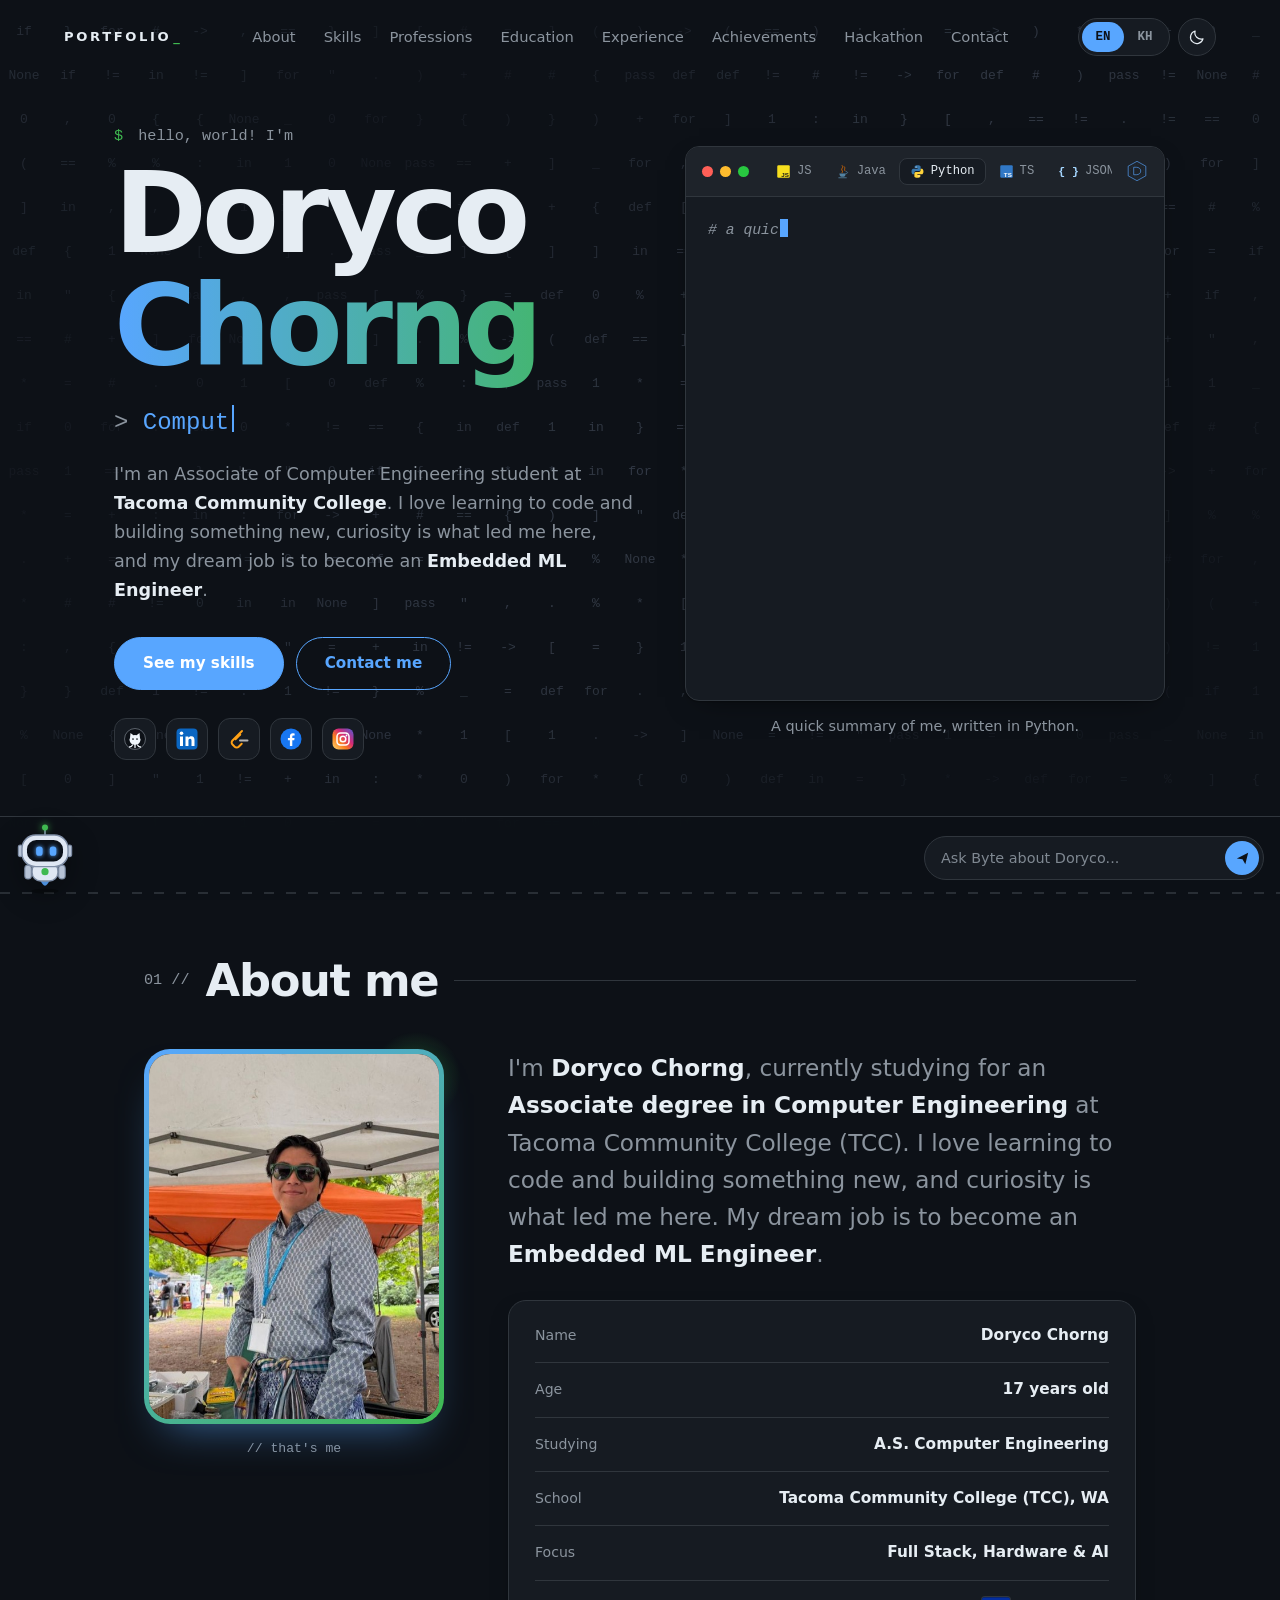
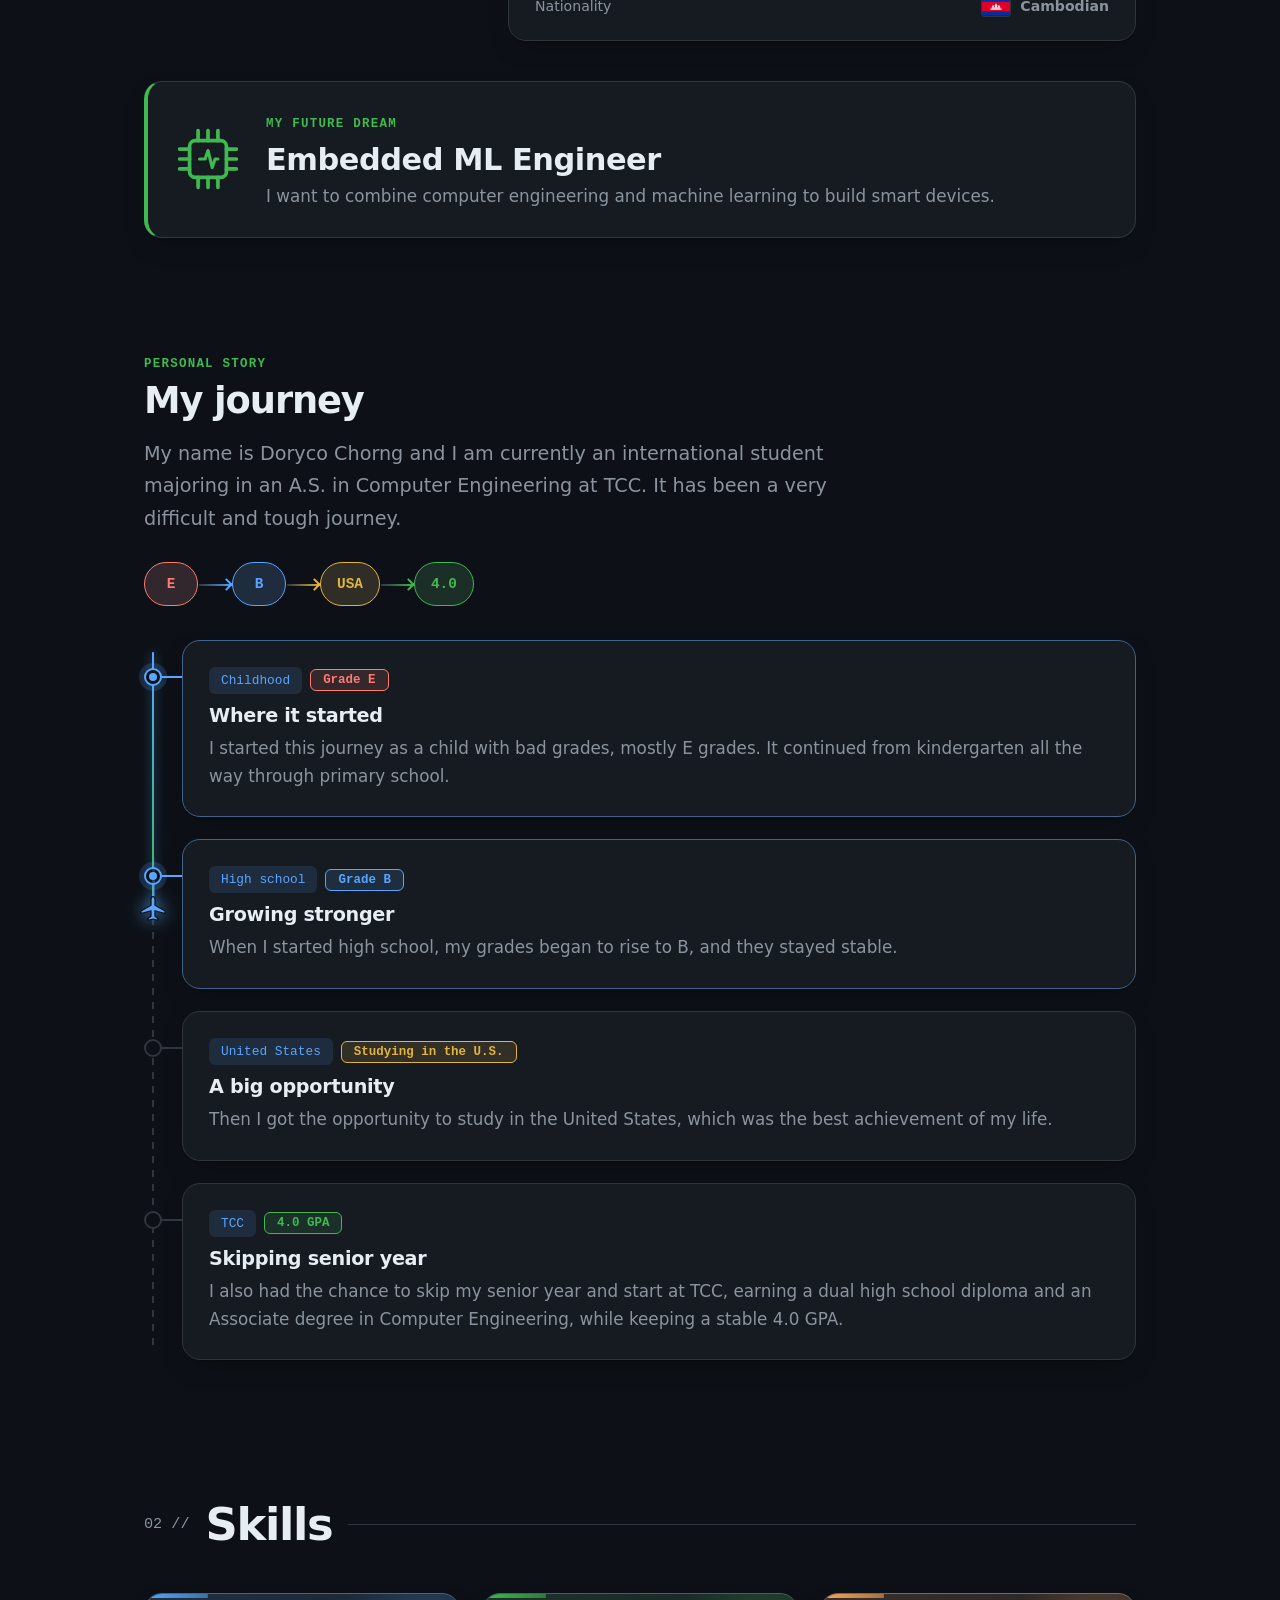
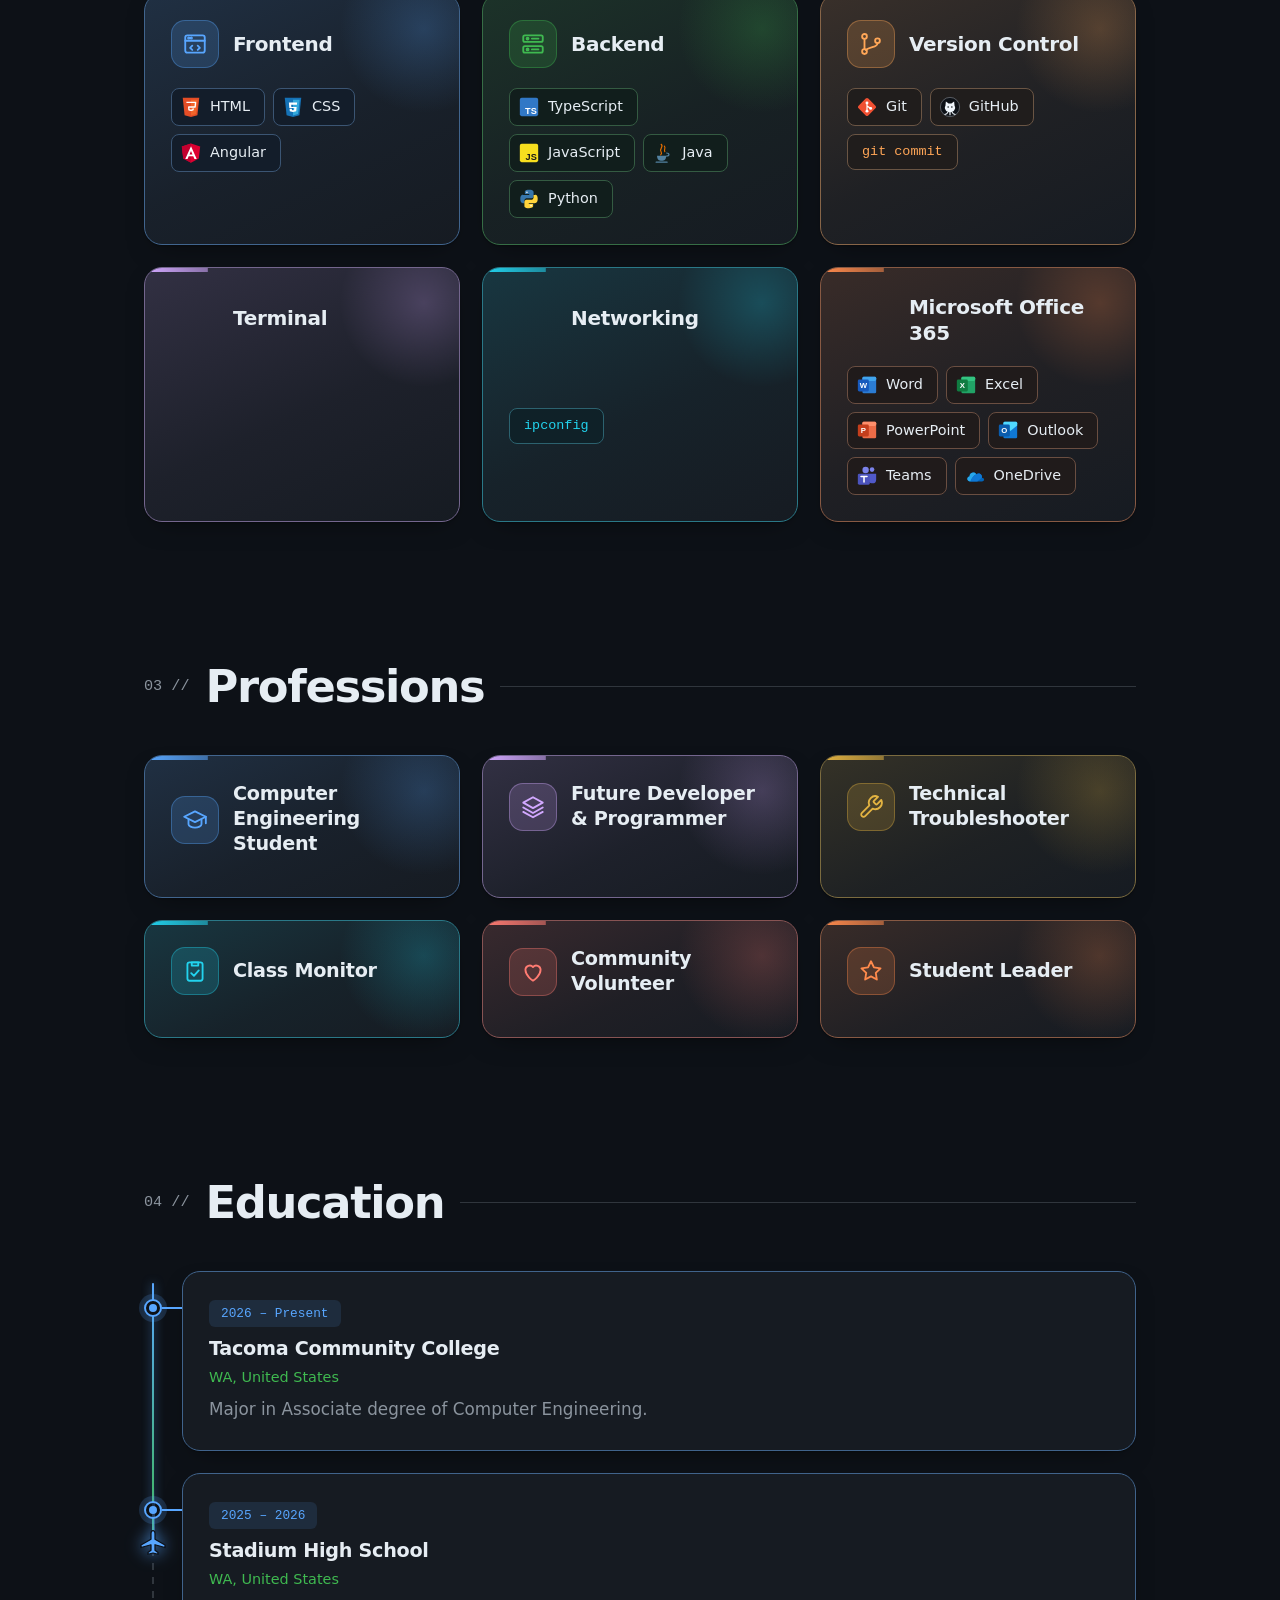
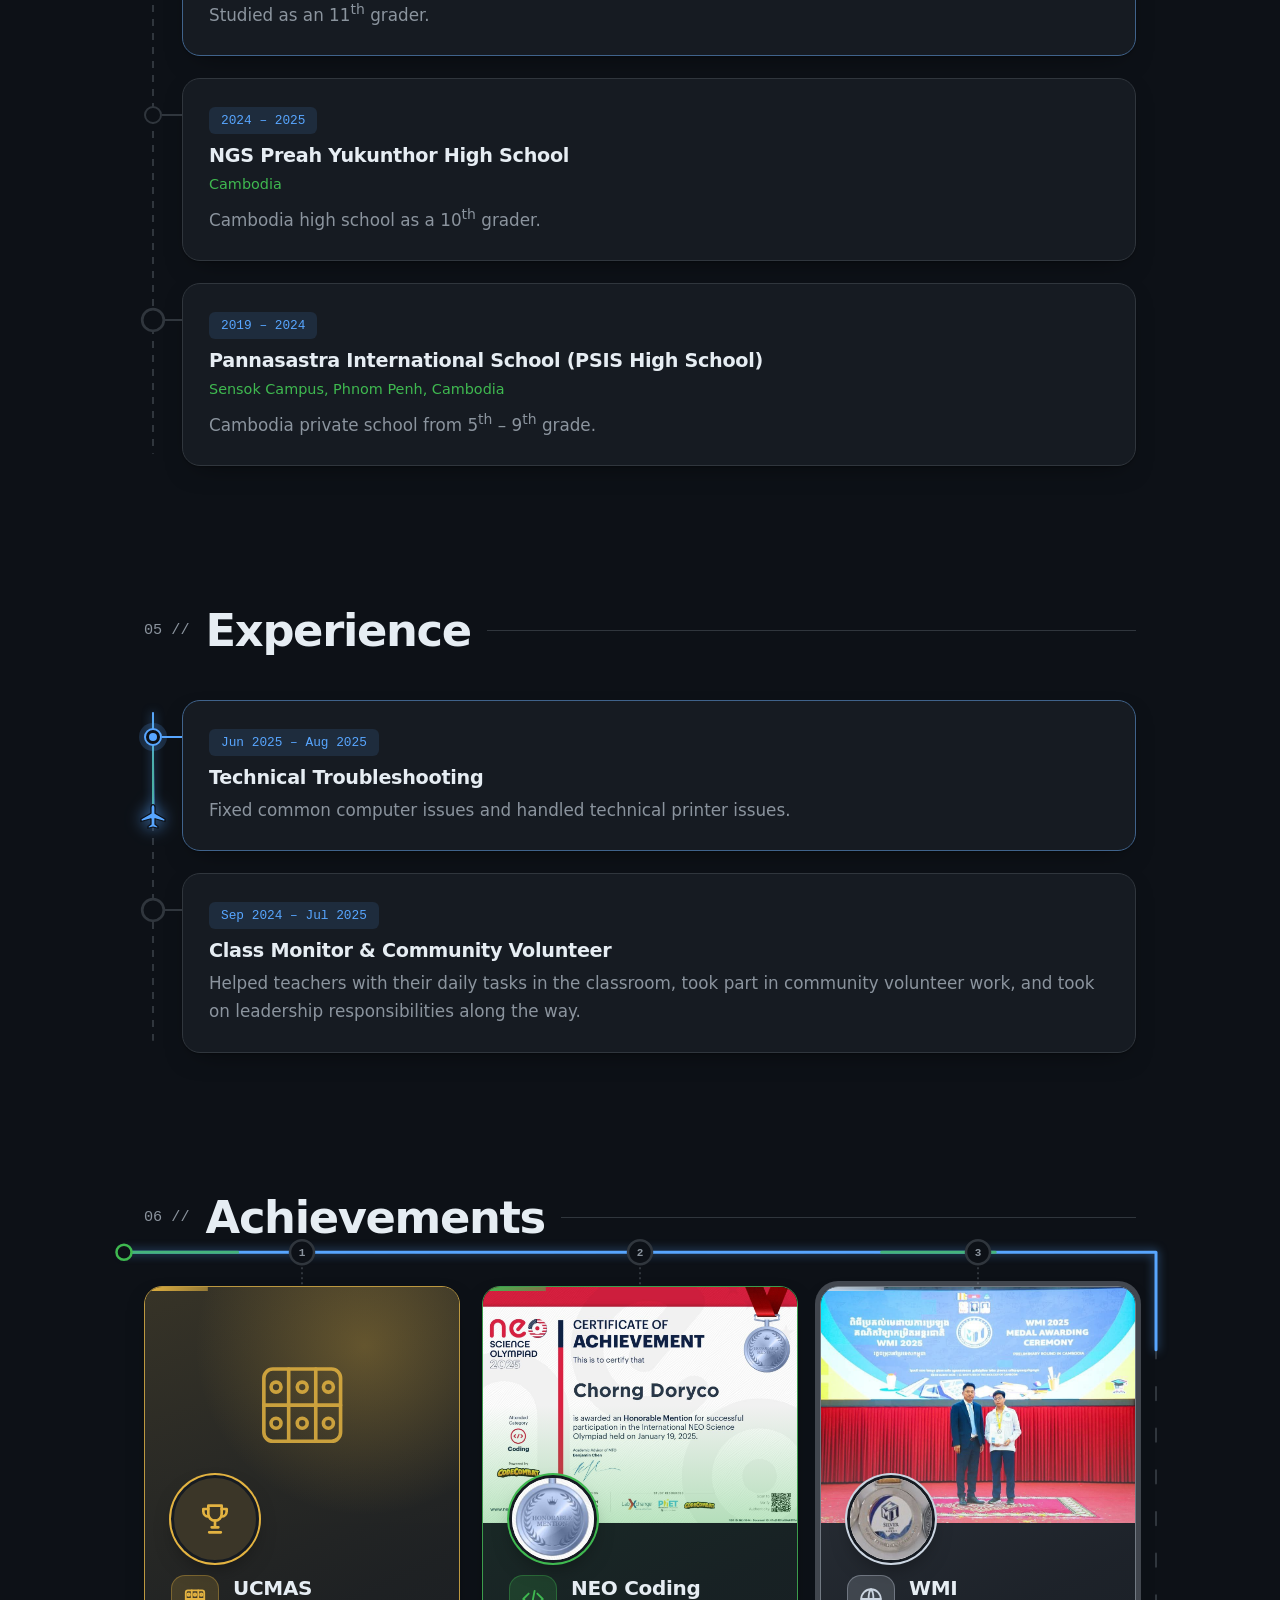
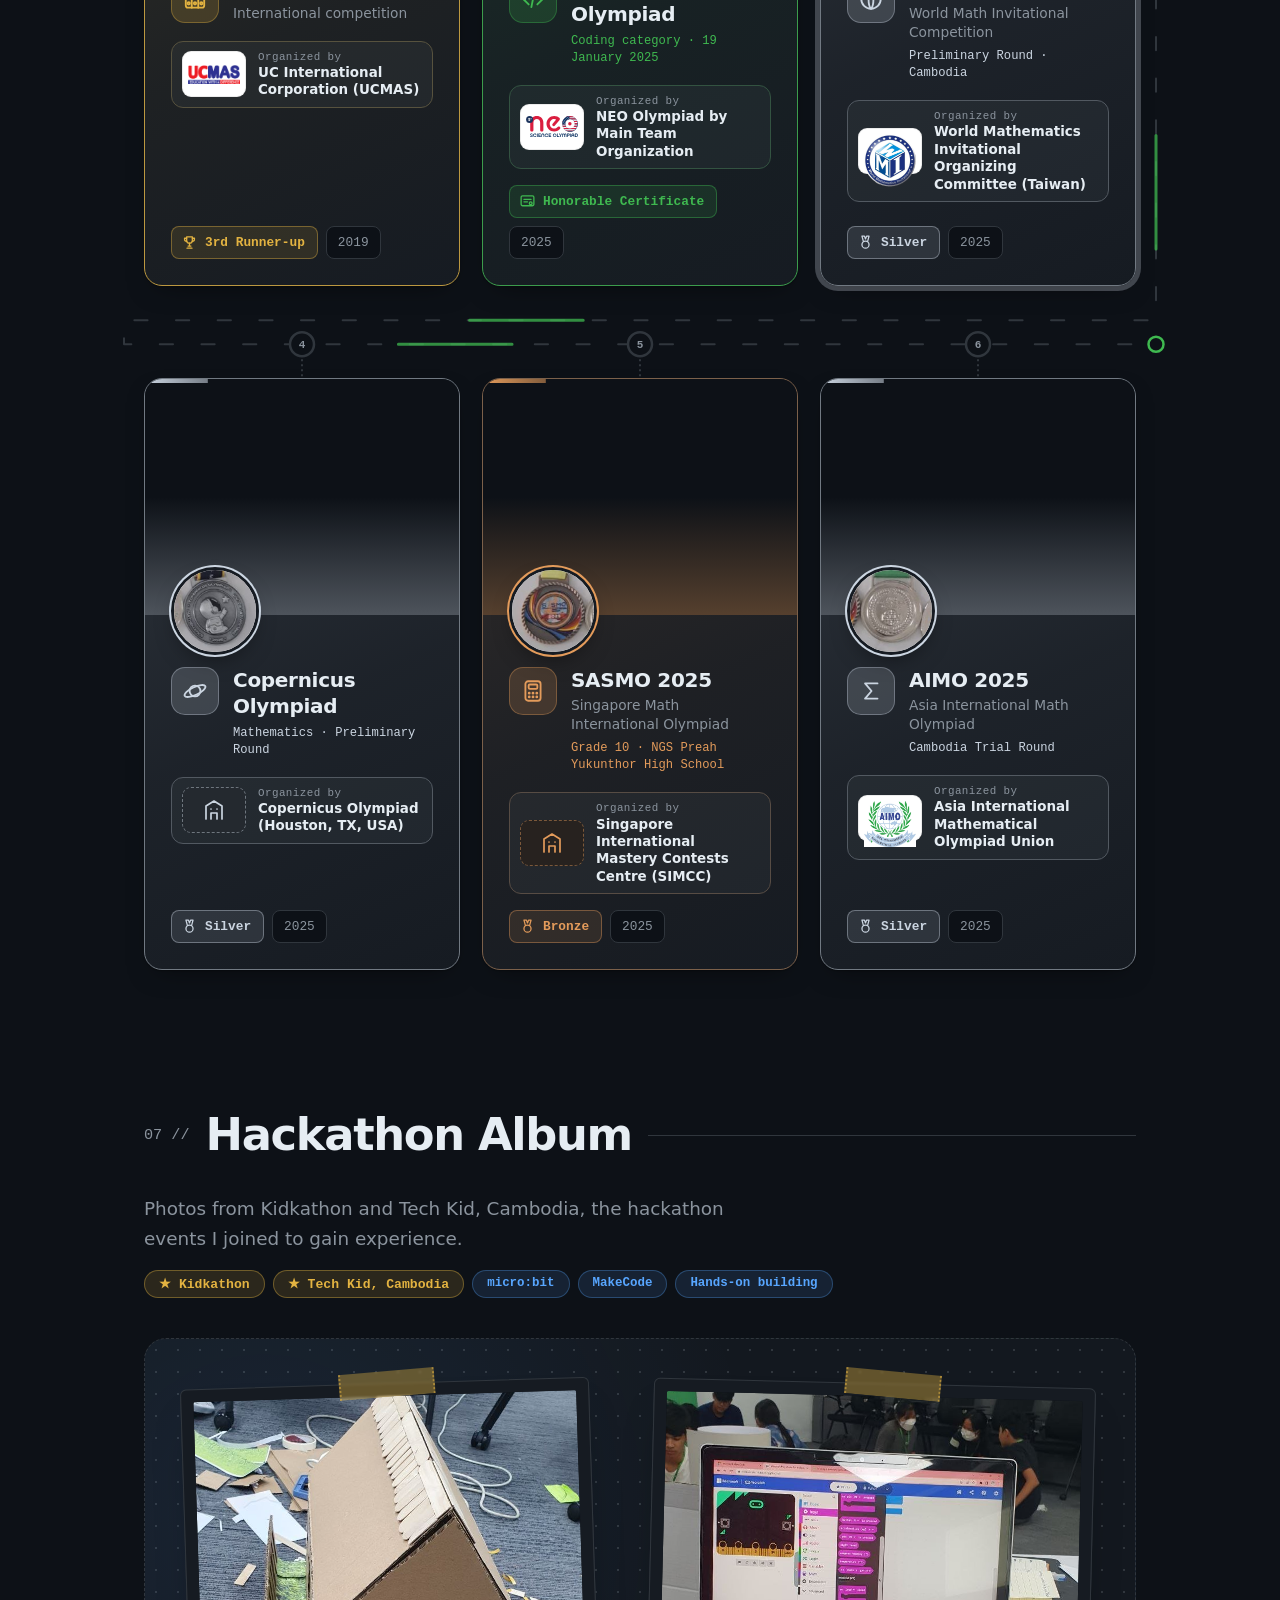
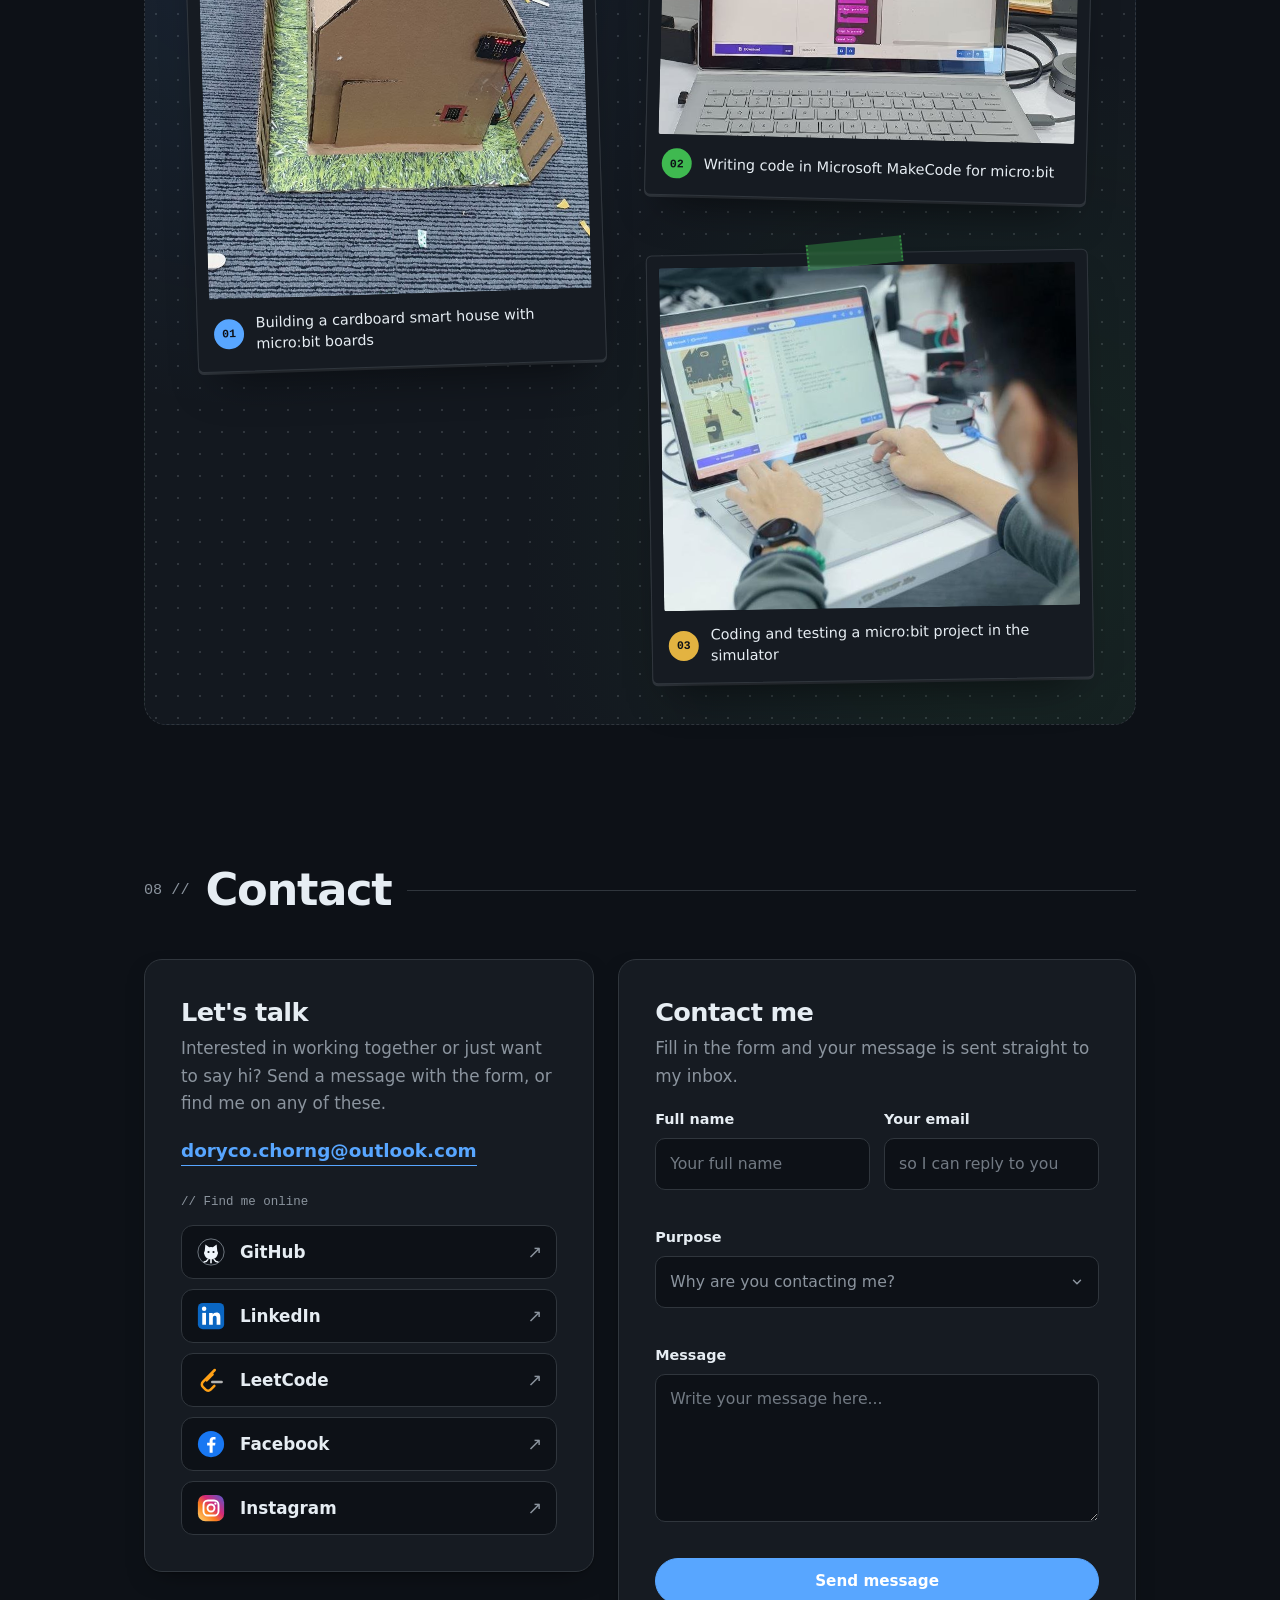
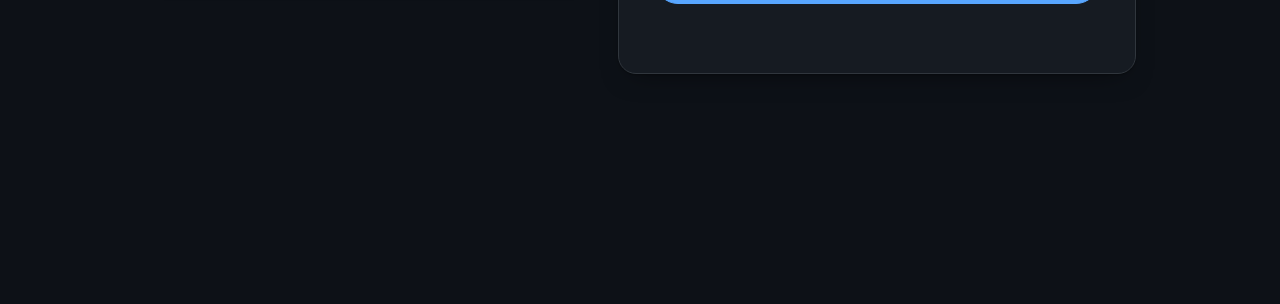
==== commit 83b74bb1: "Add files via upload Change on add the bot Modify more and add the hackathon album" ====
--- a/index.html
+++ b/index.html
@@ -217,6 +217,7 @@
       <a href="#education" data-i18n="k3">Education</a>
       <a href="#experience" data-i18n="k4">Experience</a>
       <a href="#achievements" data-i18n="ach">Achievements</a>
+      <a href="#hackathon" data-i18n="hack_nav">Hackathon</a>
       <a href="#contact" data-i18n="k5">Contact</a>
     </nav>
     <div class="nav-tools">
@@ -235,8 +236,8 @@
       <div class="hero-inner">
         <p class="eyebrow fade" data-i18n="k6"><span class="ps">$</span> hello, world! I'm</p>
         <h1 class="name" aria-label="Doryco Chorng">
-          <span class="line" style="--i:0"><span>Doryco</span></span>
-          <span class="line" style="--i:1"><span>Chorng</span></span>
+          <span class="line" style="--i:0"><span data-i18n="nm1">Doryco</span></span>
+          <span class="line" style="--i:1"><span data-i18n="nm2">Chorng</span></span>
         </h1>
         <p class="typing fade" style="--i:2"><span id="typed"></span><span class="caret"></span></p>
         <p class="lead fade" style="--i:3" data-i18n="k7">I'm an Associate of Computer Engineering student at <strong>Tacoma Community College</strong>. I love learning to code and building something new, curiosity is what led me here, and my dream job is to become an <strong>Embedded ML Engineer</strong>.</p>
@@ -296,7 +297,7 @@
         </figure>
         <p class="statement reveal" data-i18n="k12">I'm <strong>Doryco Chorng</strong>, currently studying for an <strong>Associate degree in Computer Engineering</strong> at Tacoma Community College (TCC). I love learning to code and building something new, and curiosity is what led me here. My dream job is to become an <strong>Embedded ML Engineer</strong>.</p>
         <ul class="facts card reveal">
-          <li><span data-i18n="k13">Name</span><b>Doryco Chorng</b></li>
+          <li><span data-i18n="k13">Name</span><b data-i18n="nameval">Doryco Chorng</b></li>
           <li><span data-i18n="age">Age</span><b id="ageValue">17 years old</b></li>
           <li><span data-i18n="k14">Studying</span><b data-i18n="k18">A.S. Computer Engineering</b></li>
           <li><span data-i18n="k15">School</span><b>Tacoma Community College (TCC), WA</b></li>
@@ -310,6 +311,45 @@
           <span class="label" data-i18n="k21">My future dream</span>
           <h3 data-i18n="k22">Embedded ML Engineer</h3>
           <p data-i18n="k23">I want to combine computer engineering and machine learning to build smart devices.</p>
+        </div>
+      </div>
+          <div class="story" id="story">
+        <div class="story-head reveal"><span class="label" data-i18n="st_label">Personal story</span><h3 data-i18n="st_title">My journey</h3></div>
+        <p class="story-intro reveal" data-i18n="st_intro">My name is Doryco Chorng and I am currently an international student majoring in an A.S. in Computer Engineering at TCC. It has been a very difficult and tough journey.</p>
+        <ul class="grade-path reveal" aria-hidden="true"><li class="g-e">E</li><li class="g-b">B</li><li class="g-us">USA</li><li class="g-gpa">4.0</li></ul>
+        <div class="timeline story-tl" id="storyTl">
+        <div class="tl-item">
+          <span class="tl-dot"></span>
+          <article class="card reveal">
+            <div class="tl-meta"><span class="date" data-i18n="st1_when">Childhood</span><span class="grade g-e" data-i18n="st1_g">Grade E</span></div>
+            <h3 data-i18n="st1_t">Where it started</h3>
+            <p data-i18n="st1_p">I started this journey as a child with bad grades, mostly E grades. It continued from kindergarten all the way through primary school.</p>
+          </article>
+        </div>
+        <div class="tl-item">
+          <span class="tl-dot"></span>
+          <article class="card reveal">
+            <div class="tl-meta"><span class="date" data-i18n="st2_when">High school</span><span class="grade g-b" data-i18n="st2_g">Grade B</span></div>
+            <h3 data-i18n="st2_t">Growing stronger</h3>
+            <p data-i18n="st2_p">When I started high school, my grades began to rise to B, and they stayed stable.</p>
+          </article>
+        </div>
+        <div class="tl-item">
+          <span class="tl-dot"></span>
+          <article class="card reveal">
+            <div class="tl-meta"><span class="date" data-i18n="st3_when">United States</span><span class="grade g-us" data-i18n="st3_g">Studying in the U.S.</span></div>
+            <h3 data-i18n="st3_t">A big opportunity</h3>
+            <p data-i18n="st3_p">Then I got the opportunity to study in the United States, which was the best achievement of my life.</p>
+          </article>
+        </div>
+        <div class="tl-item">
+          <span class="tl-dot"></span>
+          <article class="card reveal">
+            <div class="tl-meta"><span class="date" data-i18n="st4_when">TCC</span><span class="grade g-gpa" data-i18n="st4_g">4.0 GPA</span></div>
+            <h3 data-i18n="st4_t">Skipping senior year</h3>
+            <p data-i18n="st4_p">I also had the chance to skip my senior year and start at TCC, earning a dual high school diploma and an Associate degree in Computer Engineering, while keeping a stable 4.0 GPA.</p>
+          </article>
+        </div>
         </div>
       </div>
     </section>
@@ -555,9 +595,39 @@
       </div>
     </section>
 
+    <!-- Hackathon album -->
+    <section id="hackathon" class="section">
+      <div class="title reveal"><span class="num">07 //</span><h2 data-i18n="hack">Hackathon Album</h2></div>
+      <p class="album-intro reveal" data-i18n="hk_intro">Photos from Kidkathon and Tech Kid, Cambodia, the hackathon events I joined to gain experience.</p>
+      <ul class="album-tags reveal"><li class="ev">Kidkathon</li><li class="ev" data-i18n="hk_tk">Tech Kid, Cambodia</li><li>micro:bit</li><li>MakeCode</li><li data-i18n="hk_t3">Hands-on building</li></ul>
+      <div class="album">
+        <figure class="snap s1 reveal">
+          <button type="button" class="snap-btn" data-full="hack-house.jpg" data-cap="Kidkathon · Tech Kid, Cambodia · Building a cardboard smart house with micro:bit boards" data-cap-km="Kidkathon · Tech Kid កម្ពុជា · កសាងផ្ទះឆ្លាតវៃពីក្រដាសកាតុងជាមួយបន្ទះ micro:bit" aria-label="View photo: Building a cardboard smart house with micro:bit boards">
+            <img src="hack-house.jpg" width="720" height="1280" alt="A cardboard model house with a popsicle-stick roof, grass base and micro:bit boards attached to it" style="object-position:50% 42%" loading="lazy" decoding="async" />
+            <span class="zoom" aria-hidden="true"><svg viewBox="0 0 24 24"><path d="M15 3h6v6M9 21H3v-6M21 3l-7 7M3 21l7-7"/></svg></span>
+          </button>
+          <figcaption><span class="pin">01</span><span data-i18n="hk1_c">Building a cardboard smart house with micro:bit boards</span></figcaption>
+        </figure>
+        <figure class="snap s2 reveal">
+          <button type="button" class="snap-btn" data-full="hack-code.jpg" data-cap="Kidkathon · Tech Kid, Cambodia · Writing code in Microsoft MakeCode for micro:bit" data-cap-km="Kidkathon · Tech Kid កម្ពុជា · សរសេរកូដក្នុង Microsoft MakeCode សម្រាប់ micro:bit" aria-label="View photo: Writing code in Microsoft MakeCode for micro:bit">
+            <img src="hack-code.jpg" width="720" height="1280" alt="A laptop showing the Microsoft MakeCode editor for micro:bit at the hackathon" style="object-position:50% 38%" loading="lazy" decoding="async" />
+            <span class="zoom" aria-hidden="true"><svg viewBox="0 0 24 24"><path d="M15 3h6v6M9 21H3v-6M21 3l-7 7M3 21l7-7"/></svg></span>
+          </button>
+          <figcaption><span class="pin">02</span><span data-i18n="hk2_c">Writing code in Microsoft MakeCode for micro:bit</span></figcaption>
+        </figure>
+        <figure class="snap s3 reveal">
+          <button type="button" class="snap-btn" data-full="hack-build.jpg" data-cap="Kidkathon · Tech Kid, Cambodia · Coding and testing a micro:bit project in the simulator" data-cap-km="Kidkathon · Tech Kid កម្ពុជា · សរសេរកូដ និងសាកល្បងគម្រោង micro:bit ក្នុងកម្មវិធីក្លែងធ្វើ" aria-label="View photo: Coding and testing a micro:bit project in the simulator">
+            <img src="hack-build.jpg" width="640" height="640" alt="A participant coding on a laptop with the micro:bit simulator on screen" style="object-position:50% 40%" loading="lazy" decoding="async" />
+            <span class="zoom" aria-hidden="true"><svg viewBox="0 0 24 24"><path d="M15 3h6v6M9 21H3v-6M21 3l-7 7M3 21l7-7"/></svg></span>
+          </button>
+          <figcaption><span class="pin">03</span><span data-i18n="hk3_c">Coding and testing a micro:bit project in the simulator</span></figcaption>
+        </figure>
+      </div>
+    </section>
+
     <!-- Contact -->
     <section id="contact" class="section contact">
-      <div class="title reveal"><span class="num">07 //</span><h2 data-i18n="k5">Contact</h2></div>
+      <div class="title reveal"><span class="num">08 //</span><h2 data-i18n="k5">Contact</h2></div>
       <div class="contact-grid">
 
         <div class="contact-info card reveal">
--- a/style.css
+++ b/style.css
@@ -1001,3 +1001,203 @@
 .tcaret::after { content: ""; position: absolute; left: 1px; bottom: -.25em; width: 8px; height: 1.25em; background: var(--accent); animation: blink 1s steps(2) infinite; }
 @media (prefers-reduced-motion: reduce) { .code .ch { visibility: visible; } .code .cl:not(.started)::before { opacity: .6; } .tcaret::after { animation: none; } }
 .medal-badge.plain { cursor: default; }
+
+/* ---------- Byte, the robot buddy ---------- */
+.bot-layer { position: fixed; inset: 0; z-index: 700; pointer-events: none; --bot-body: #dfe7f3; --bot-shade: #b7c3d6; --bot-line: #7f8ea6; --bot-visor: #0b1018; }
+:root:not([data-theme="dark"]) .bot-layer { --bot-body: #ffffff; --bot-shade: #d4dce8; --bot-line: #93a1b8; --bot-visor: #1a2230; }
+.bot-layer.off .bot, .bot-layer.off .bot-bubble, .bot-layer.off .bot-chips, .bot-layer.off .bot-hud { display: none; }
+.bot { position: absolute; left: 0; top: 0; width: 58px; height: 72px; padding: 0; border: 0; background: none; cursor: pointer; pointer-events: auto; will-change: transform; -webkit-tap-highlight-color: transparent; }
+.bot.grab { cursor: grabbing; }
+.bot:focus-visible { outline: 2px dashed var(--accent); outline-offset: 4px; border-radius: 18px; }
+.bot-art { display: block; width: 100%; height: 100%; overflow: visible; transform: rotate(var(--tilt, 0deg)); transition: transform .2s; animation: botFloat 3.2s ease-in-out infinite; filter: drop-shadow(0 8px 14px rgba(0, 0, 0, .35)); }
+@keyframes botFloat { 50% { transform: translateY(-6px) rotate(var(--tilt, 0deg)); } }
+.bot.hop .bot-art { animation: botHop .55s var(--ease); }
+@keyframes botHop { 0% { transform: translateY(0) scale(1, 1); } 30% { transform: translateY(-26px) scale(.94, 1.08); } 60% { transform: translateY(0) scale(1.08, .92); } 100% { transform: translateY(0) scale(1); } }
+.b-shadow { fill: rgba(0, 0, 0, .28); }
+.b-flame { fill: var(--accent); opacity: .85; transform-origin: 40px 80px; animation: flame .35s ease-in-out infinite alternate; }
+@keyframes flame { from { transform: scaleY(.7); opacity: .6; } to { transform: scaleY(1.15); opacity: .95; } }
+.b-body, .b-head { fill: var(--bot-body); stroke: var(--bot-line); stroke-width: 2; }
+.b-arm { fill: var(--bot-shade); stroke: var(--bot-line); stroke-width: 1.6; transform-box: fill-box; transform-origin: 50% 12%; }
+.bot.talking .b-arm.r, .bot[data-mood="happy"] .b-arm.r { animation: wave .5s ease-in-out infinite alternate; }
+@keyframes wave { from { transform: rotate(-8deg); } to { transform: rotate(38deg); } }
+.b-core { fill: var(--accent-2); animation: pulse 2s ease-in-out infinite; }
+.b-ear { fill: var(--bot-shade); stroke: var(--bot-line); stroke-width: 1.6; }
+.b-ant { stroke: var(--bot-line); stroke-width: 2.4; stroke-linecap: round; }
+.b-bulb { fill: var(--accent-2); filter: drop-shadow(0 0 5px var(--accent-2)); animation: pulse 1.6s ease-in-out infinite; transform-box: fill-box; transform-origin: center; }
+.bot.talking .b-bulb { animation-duration: .5s; }
+.b-visor { fill: var(--bot-visor); }
+.eyes { transform: translate(var(--ex, 0px), var(--ey, 0px)); }
+.eyes .eye { fill: var(--accent); filter: drop-shadow(0 0 3px var(--accent)); transform-box: fill-box; transform-origin: center; animation: blinkEye 4.6s infinite; }
+@keyframes blinkEye { 0%, 92%, 100% { transform: scaleY(1); } 95% { transform: scaleY(.08); } }
+.eyes path, .eyes circle { fill: none; stroke: var(--accent); stroke-width: 3.2; stroke-linecap: round; filter: drop-shadow(0 0 3px var(--accent)); }
+.e-happy, .e-sleep, .e-dizzy, .e-wow { display: none; }
+.bot[data-mood="happy"] .e-open, .bot[data-mood="sleep"] .e-open, .bot[data-mood="dizzy"] .e-open, .bot[data-mood="wow"] .e-open { display: none; }
+.bot[data-mood="happy"] .e-happy, .bot[data-mood="sleep"] .e-sleep, .bot[data-mood="dizzy"] .e-dizzy, .bot[data-mood="wow"] .e-wow { display: block; }
+.bot[data-mood="dizzy"] .bot-art { animation: dizzy .5s linear infinite; }
+@keyframes dizzy { to { transform: rotate(360deg); } }
+.bot[data-mood="sleep"] .bot-art { animation-duration: 6s; opacity: .85; }
+
+/* speech bubble */
+.bot-bubble { position: absolute; left: 0; top: 0; padding: 14px 16px 14px; background: var(--card); color: var(--fg); border: 1.5px solid color-mix(in srgb, var(--accent) 55%, var(--line)); border-radius: 16px; box-shadow: 0 18px 40px -14px rgba(0, 0, 0, .6); pointer-events: auto; opacity: 0; transition: opacity .22s, translate .3s var(--ease); translate: 0 8px; }
+.bot-bubble.open { opacity: 1; translate: 0 0; }
+.bot-bubble[hidden] { display: none; }
+.bot-bubble::after { content: ""; position: absolute; left: var(--tail, 50%); bottom: -8px; width: 14px; height: 14px; margin-left: -7px; background: var(--card); border-right: 1.5px solid color-mix(in srgb, var(--accent) 55%, var(--line)); border-bottom: 1.5px solid color-mix(in srgb, var(--accent) 55%, var(--line)); transform: rotate(45deg); }
+.bot-bubble.below::after { bottom: auto; top: -8px; transform: rotate(225deg); }
+.bb-name { font-family: var(--mono); font-size: .68rem; letter-spacing: .12em; text-transform: uppercase; color: var(--accent); margin-bottom: 4px; }
+.bb-text { font-size: .92rem; line-height: 1.5; margin: 0; min-height: 1.5em; padding-right: 14px; }
+.bb-x { position: absolute; top: 6px; right: 8px; width: 24px; height: 24px; border: 0; border-radius: 50%; background: none; color: var(--muted); font-size: 1.2rem; line-height: 1; cursor: pointer; }
+.bb-x:hover { color: var(--fg); background: color-mix(in srgb, var(--fg) 8%, transparent); }
+.bb-actions { display: flex; flex-wrap: wrap; gap: 6px; margin-top: 10px; }
+.bb-actions:empty { display: none; }
+.bb-actions button { padding: 6px 12px; border-radius: 999px; border: 1px solid var(--line); background: var(--bg); color: var(--fg); font: 500 .78rem var(--sans); cursor: pointer; transition: border-color .25s, background .25s, color .25s; }
+
+.bb-actions button:hover { border-color: var(--accent); }
+html[lang="km"] .bb-text, html[lang="km"] .bb-actions button { line-height: 1.75; }
+.bot-bubble.short .bb-x { display: none; }
+
+/* Byte's "wake me up" button and the highlights he triggers */
+.bot-wake { position: absolute; right: 12px; bottom: 12px; width: 46px; height: 46px; padding: 6px; border-radius: 50%; border: 1px solid var(--line); background: var(--card); box-shadow: var(--shadow); cursor: pointer; pointer-events: auto; }
+.bot-wake[hidden] { display: none; }
+.wake-face { display: block; width: 100%; height: 100%; }
+.wake-face svg { width: 100%; height: 100%; overflow: visible; }
+.bot-wake .b-shadow, .bot-wake .b-flame { display: none; }
+.bot-wake .e-happy { display: block; } .bot-wake .e-open { display: none; }
+.bot-flash { animation: botFlash .9s ease-in-out 3; }
+@keyframes botFlash { 50% { box-shadow: 0 0 0 4px color-mix(in srgb, var(--accent) 60%, transparent), 0 0 28px color-mix(in srgb, var(--accent) 55%, transparent); border-color: var(--accent); } }
+
+
+/* the walking strip: Byte lives here, so he never covers the text you are reading */
+.bot-layer.na, .bot-layer.off .bot-dock { display: none; }
+.bot-dock { position: absolute; left: 0; right: 0; bottom: 0; height: 84px; pointer-events: auto; background: color-mix(in srgb, var(--bg) 90%, transparent); -webkit-backdrop-filter: blur(10px); backdrop-filter: blur(10px); border-top: 1px solid var(--line); }
+.bot-dock::before { content: ""; position: absolute; left: 0; right: 0; bottom: 6px; height: 2px; background: repeating-linear-gradient(90deg, var(--line) 0 10px, transparent 10px 22px); opacity: .8; }
+body.has-bot { padding-bottom: 84px; }
+body.has-bot .hero { min-height: calc(100vh - 84px); min-height: calc(100svh - 84px); }
+body.has-bot .scroll-hint { display: none; }
+.flipper { transform-box: view-box; transform-origin: 40px 50px; transform: scaleX(var(--flip, 1)); }
+.bot.walking .bot-art { animation: botWalk .42s ease-in-out infinite; }
+@keyframes botWalk { 0%, 100% { transform: translateY(0) rotate(-3deg); } 50% { transform: translateY(-4px) rotate(3deg); } }
+.bot.walking .b-arm.l { animation: swing .42s ease-in-out infinite alternate; }
+.bot.walking .b-arm.r { animation: swing .42s ease-in-out infinite alternate-reverse; }
+@keyframes swing { from { transform: rotate(-20deg); } to { transform: rotate(20deg); } }
+.bot-wake { right: 14px; bottom: 14px; }
+@media (max-width: 743px), (max-height: 499px) { .bot-layer { display: none; } body.has-bot { padding-bottom: 0; } }
+@media (prefers-reduced-motion: reduce) {
+  .bot-art, .b-flame, .b-core, .b-bulb, .eyes .eye, .bot-flash, .bot.walking .bot-art, .bot.walking .b-arm { animation: none !important; }
+  .bot.hop .bot-art { animation: none; }
+  .bot-bubble { transition: none; }
+}
+body.has-bot .hero { padding-top: 96px; padding-bottom: 28px; }
+
+/* ---------- My journey: personal story as a timeline ---------- */
+.story { margin-top: clamp(64px, 9vw, 110px); }
+.story-head { margin-bottom: 16px; }
+.story-head h3 { font-size: clamp(1.7rem, 3.6vw, 2.3rem); font-weight: 700; letter-spacing: -.03em; line-height: 1.15; margin-top: 4px; }
+.story-intro { max-width: 760px; color: var(--muted); font-size: clamp(1.02rem, 1.8vw, 1.2rem); line-height: 1.7; margin-bottom: 26px; }
+.grade-path { display: flex; align-items: center; flex-wrap: wrap; gap: 0; margin: 0 0 34px; padding: 0; }
+.grade-path li { position: relative; display: grid; place-items: center; min-width: 54px; height: 44px; padding: 0 16px; border-radius: 999px; font: 700 .9rem var(--mono); border: 1.5px solid currentColor; background: color-mix(in srgb, currentColor 12%, var(--card)); }
+.grade-path li + li { margin-left: 34px; }
+.grade-path li + li::before { content: ""; position: absolute; right: 100%; top: 50%; width: 34px; height: 2px; background: linear-gradient(90deg, var(--line), currentColor); }
+.grade-path li + li::after { content: ""; position: absolute; right: calc(100% + 2px); top: 50%; width: 7px; height: 7px; margin-top: -3.5px; border-top: 2px solid currentColor; border-right: 2px solid currentColor; transform: rotate(45deg); }
+.g-e { color: var(--c-kw); } .g-b { color: var(--accent); } .g-us { color: var(--gold); } .g-gpa { color: var(--accent-2); }
+.tl-meta { display: flex; flex-wrap: wrap; align-items: center; gap: 8px; margin-bottom: 10px; }
+.tl-meta .date { margin: 0; }
+.grade { display: inline-block; padding: 3px 12px; border-radius: 6px; font: 600 .78rem var(--mono); border: 1px solid currentColor; background: color-mix(in srgb, currentColor 13%, transparent); }
+html[lang="km"] .grade, html[lang="km"] .grade-path li, html[lang="km"] .story-head .label { font-family: "Noto Sans Khmer", "Khmer UI", "Leelawadee UI", "Khmer OS System", var(--sans); }
+html[lang="km"] .story-intro { line-height: 1.95; }
+.story-tl .card p { color: var(--muted); }
+
+/* ---------- Ask Byte: the question box in the strip, and the answers ---------- */
+.bot-ask { position: absolute; right: 16px; bottom: 20px; width: min(340px, 36vw); height: 44px; display: flex; align-items: center; gap: 6px; padding: 4px 4px 4px 16px; background: var(--card); border: 1.5px solid var(--line); border-radius: 999px; pointer-events: auto; transition: border-color .3s, box-shadow .3s; }
+.bot-ask:focus-within { border-color: var(--accent); box-shadow: 0 0 0 3px color-mix(in srgb, var(--accent) 22%, transparent); }
+.bot-ask input { flex: 1; min-width: 0; border: 0; outline: 0; background: none; color: var(--fg); font: 400 .9rem var(--sans); }
+.bot-ask input::placeholder { color: var(--muted); opacity: .9; }
+.bot-ask button { flex: none; width: 34px; height: 34px; display: grid; place-items: center; border: 0; border-radius: 50%; background: var(--accent); color: var(--bg); cursor: pointer; transition: transform .3s var(--ease), background .3s; }
+.bot-ask button:hover { transform: scale(1.08) rotate(-8deg); background: var(--accent-2); }
+.bot-ask svg { width: 17px; height: 17px; fill: currentColor; }
+.bot-layer.off .bot-ask { display: none; }
+html[lang="km"] .bot-ask input { font-family: "Noto Sans Khmer", "Khmer UI", "Leelawadee UI", "Khmer OS System", var(--sans); }
+.bb-q { margin: 0 0 8px; padding: 6px 10px; border-radius: 10px; background: color-mix(in srgb, var(--accent) 13%, transparent); color: var(--fg); font-size: .82rem; line-height: 1.45; }
+.bb-q[hidden] { display: none; }
+.bb-actions button.chip { background: var(--bg); border-color: var(--line); color: var(--fg); font-weight: 500; }
+.bb-actions button:first-child:not(.chip) { background: var(--accent); border-color: var(--accent); color: var(--bg); font-weight: 600; }
+.bb-actions button.chip:hover { border-color: var(--accent); color: var(--accent); }
+.bot-bubble { max-height: calc(100vh - 170px); overflow-y: auto; }
+@media (max-width: 900px) { .bot-ask { width: min(280px, 38vw); } }
+
+.bb-text { white-space: pre-line; }
+
+/* ---------- Byte's answers: organised and easy to read ---------- */
+.bot-bubble { padding: 16px 18px 16px; }
+.bb-text { font-size: .93rem; line-height: 1.55; white-space: normal; }
+.bb-q { margin: 6px 0 12px; padding: 8px 12px; border-radius: 12px; border-left: 3px solid var(--accent); font-size: .82rem; font-weight: 500; }
+.bb-lead { margin: 0 0 10px; font-weight: 600; }
+.bb-list { list-style: none; margin: 0 0 4px; padding: 0; }
+.bb-list li { display: grid; grid-template-columns: 96px minmax(0, 1fr); gap: 12px; padding: 8px 0; border-top: 1px solid var(--line); font-size: .87rem; line-height: 1.5; }
+.bb-list li.plain { display: block; }
+.bb-list li b { padding-top: 1px; color: var(--accent); font: 600 .74rem/1.5 var(--mono); letter-spacing: .01em; overflow-wrap: anywhere; }
+.bb-list li span { color: var(--fg); overflow-wrap: anywhere; }
+html[lang="km"] .bb-list li b { font-family: "Noto Sans Khmer", "Khmer UI", "Leelawadee UI", "Khmer OS System", var(--sans); font-size: .82rem; }
+.bb-lead, .bb-list li { opacity: 0; transform: translateY(6px); animation: bbIn .45s var(--ease) forwards; animation-delay: calc(var(--i, 0) * 80ms); }
+@keyframes bbIn { to { opacity: 1; transform: none; } }
+.bb-more { margin-top: 12px; padding-top: 10px; border-top: 1px dashed var(--line); }
+.bb-more[hidden] { display: none; }
+.bb-more-l { display: block; margin-bottom: 8px; font: 500 .68rem var(--mono); letter-spacing: .08em; text-transform: uppercase; color: var(--muted); }
+html[lang="km"] .bb-more-l { font-family: "Noto Sans Khmer", "Khmer UI", "Leelawadee UI", "Khmer OS System", var(--sans); letter-spacing: 0; text-transform: none; font-size: .78rem; }
+.bb-chips { display: flex; flex-wrap: wrap; gap: 6px; }
+.bb-chips button { padding: 6px 12px; border-radius: 999px; border: 1px solid var(--line); background: var(--bg); color: var(--fg); font: 500 .78rem var(--sans); cursor: pointer; transition: border-color .25s, color .25s, background .25s; }
+.bb-chips button:hover { border-color: var(--accent); color: var(--accent); }
+.bb-actions { margin-top: 12px; }
+.bb-actions:empty { margin: 0; }
+.bot-bubble { scrollbar-width: thin; scrollbar-color: var(--line) transparent; }
+@media (prefers-reduced-motion: reduce) { .bb-lead, .bb-list li { animation: none; opacity: 1; transform: none; } }
+.bb-list li span::first-letter { text-transform: uppercase; }
+
+/* ---------- Hackathon album: a pinboard of tilted photo prints ---------- */
+#hackathon .album-intro { max-width: 640px; color: var(--muted); font-size: clamp(1.02rem, 1.8vw, 1.15rem); margin: -10px 0 16px; }
+.album-tags { display: flex; flex-wrap: wrap; gap: 8px; margin-bottom: 40px; list-style: none; }
+.album-tags li { padding: 5px 14px; border-radius: 999px; font: 600 .78rem var(--mono); color: var(--accent); background: color-mix(in srgb, var(--accent) 12%, transparent); border: 1px solid color-mix(in srgb, var(--accent) 30%, transparent); }
+html[lang="km"] .album-tags li { font-family: "Noto Sans Khmer", "Khmer UI", "Leelawadee UI", "Khmer OS System", var(--sans); }
+.album {
+  position: relative; display: grid; grid-template-columns: minmax(0, 1fr) minmax(0, 1.08fr); grid-template-areas: "a b" "a c"; gap: clamp(28px, 4vw, 52px) clamp(24px, 4vw, 56px); align-items: start;
+  padding: clamp(24px, 4vw, 44px); border-radius: 22px;
+  background:
+    radial-gradient(circle at 12% 18%, color-mix(in srgb, var(--accent) 9%, transparent), transparent 42%),
+    radial-gradient(circle at 88% 82%, color-mix(in srgb, var(--accent-2) 9%, transparent), transparent 42%),
+    radial-gradient(color-mix(in srgb, var(--fg) 14%, transparent) 1.2px, transparent 1.4px) 0 0 / 22px 22px,
+    color-mix(in srgb, var(--card) 70%, var(--bg));
+  border: 1px dashed var(--line);
+}
+.snap { margin: 0; position: relative; padding: 12px 12px 0; background: var(--card); border: 1px solid var(--line); border-radius: 6px; box-shadow: 0 26px 44px -22px rgba(0, 0, 0, .55), 0 2px 0 var(--line); transition: rotate .6s var(--ease), translate .6s var(--ease), box-shadow .5s, opacity .9s var(--ease), transform .9s var(--ease); }
+.snap.s1 { grid-area: a; rotate: -1.8deg; }
+.snap.s2 { grid-area: b; rotate: 1.4deg; }
+.snap.s3 { grid-area: c; rotate: -.9deg; }
+.snap:hover { rotate: 0deg; translate: 0 -8px; box-shadow: 0 34px 56px -22px rgba(0, 0, 0, .65), 0 0 0 1px color-mix(in srgb, var(--accent) 45%, transparent); z-index: 2; }
+/* a strip of tape holds each print to the board */
+.snap::before { content: ""; position: absolute; top: -13px; left: 50%; width: 92px; height: 26px; margin-left: -46px; transform: rotate(-3deg); z-index: 3; pointer-events: none; background: color-mix(in srgb, var(--gold) 38%, transparent); border-left: 2px dotted color-mix(in srgb, var(--gold) 55%, transparent); border-right: 2px dotted color-mix(in srgb, var(--gold) 55%, transparent); backdrop-filter: blur(1px); }
+.snap.s2::before { transform: rotate(4deg); margin-left: -30px; }
+.snap.s3::before { transform: rotate(-5deg); margin-left: -60px; background: color-mix(in srgb, var(--accent-2) 34%, transparent); border-color: color-mix(in srgb, var(--accent-2) 55%, transparent); }
+.snap-btn { position: relative; display: block; width: 100%; padding: 0; border: 0; overflow: hidden; background: var(--bg); cursor: zoom-in; border-radius: 2px; }
+.snap-btn img { display: block; width: 100%; height: 100%; object-fit: cover; transition: transform 1s var(--ease), filter .5s; filter: saturate(1.05); }
+.snap.s1 .snap-btn { aspect-ratio: 4 / 5.2; }
+.snap.s2 .snap-btn { aspect-ratio: 4 / 3.3; }
+.snap.s3 .snap-btn { aspect-ratio: 4 / 3.3; }
+.snap:hover .snap-btn img { transform: scale(1.06); filter: saturate(1.15); }
+.snap .zoom { position: absolute; top: 12px; right: 12px; z-index: 2; width: 34px; height: 34px; display: grid; place-items: center; border-radius: 50%; color: #fff; background: rgba(0, 0, 0, .55); backdrop-filter: blur(4px); -webkit-backdrop-filter: blur(4px); opacity: 0; transform: scale(.85); transition: opacity .3s, transform .4s var(--ease); }
+.snap .zoom svg { width: 17px; height: 17px; fill: none; stroke: currentColor; stroke-width: 2; stroke-linecap: round; stroke-linejoin: round; }
+.snap:hover .zoom, .snap-btn:focus-visible .zoom { opacity: 1; transform: none; }
+@media (hover: none) { .snap .zoom { opacity: 1; transform: none; } .snap { rotate: 0deg !important; } }
+.snap figcaption { display: flex; align-items: center; gap: 12px; padding: 14px 4px 16px; font-size: .9rem; line-height: 1.45; color: var(--fg); }
+.snap .pin { flex: none; display: grid; place-items: center; width: 30px; height: 30px; border-radius: 50%; font: 700 .72rem var(--mono); color: var(--bg); background: var(--accent); }
+.snap.s2 .pin { background: var(--accent-2); }
+.snap.s3 .pin { background: var(--gold); }
+html[lang="km"] .snap figcaption { line-height: 1.7; }
+@media (max-width: 760px) {
+  .album { grid-template-columns: minmax(0, 1fr); grid-template-areas: "a" "b" "c"; padding: 22px 16px; gap: 30px; }
+  .snap.s1 { rotate: -1deg; } .snap.s2 { rotate: .8deg; } .snap.s3 { rotate: -.6deg; }
+  .snap.s1 .snap-btn { aspect-ratio: 4 / 4.6; }
+}
+@media (prefers-reduced-motion: reduce) { .snap, .snap-btn img { transition: none; } }
+
+/* event tags: where the photos are from */
+.album-tags li.ev { color: var(--gold); background: color-mix(in srgb, var(--gold) 14%, transparent); border-color: color-mix(in srgb, var(--gold) 38%, transparent); font-size: .82rem; }
+.album-tags li.ev::before { content: "\2605\00a0"; }
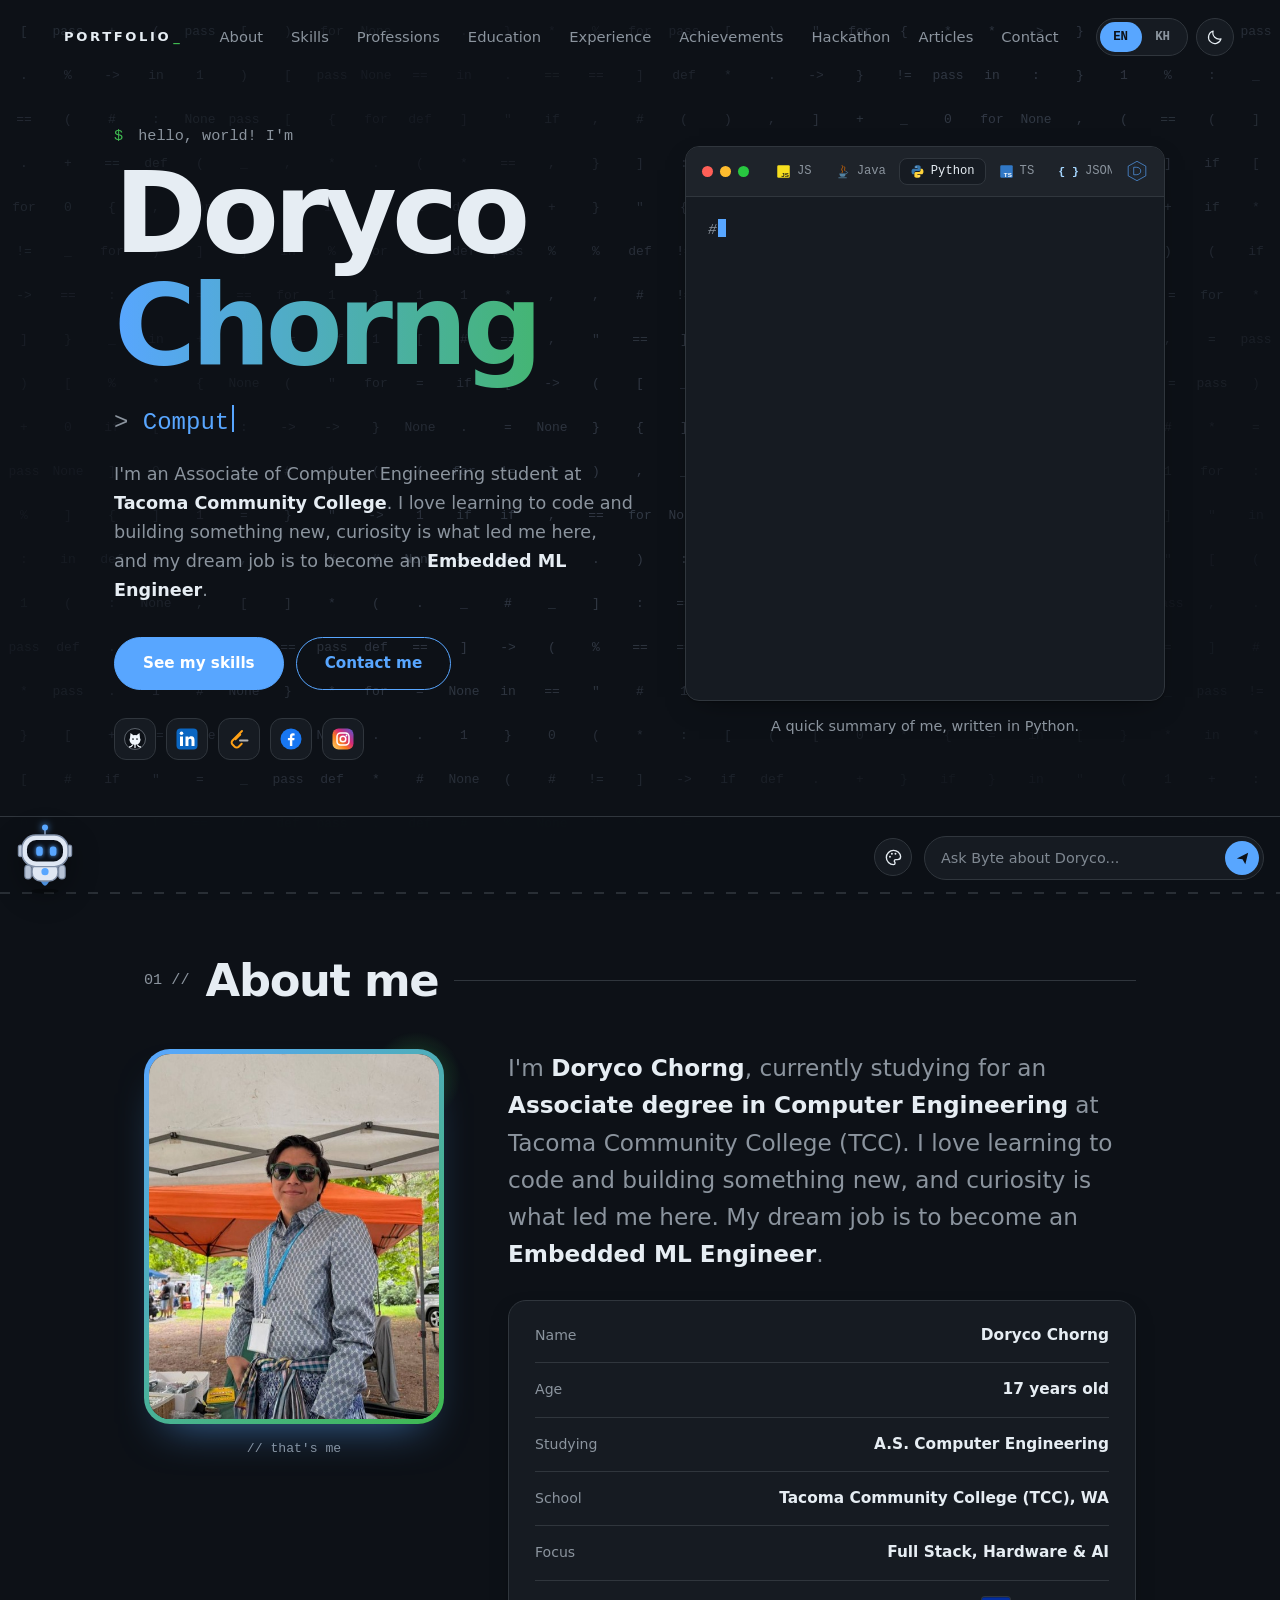
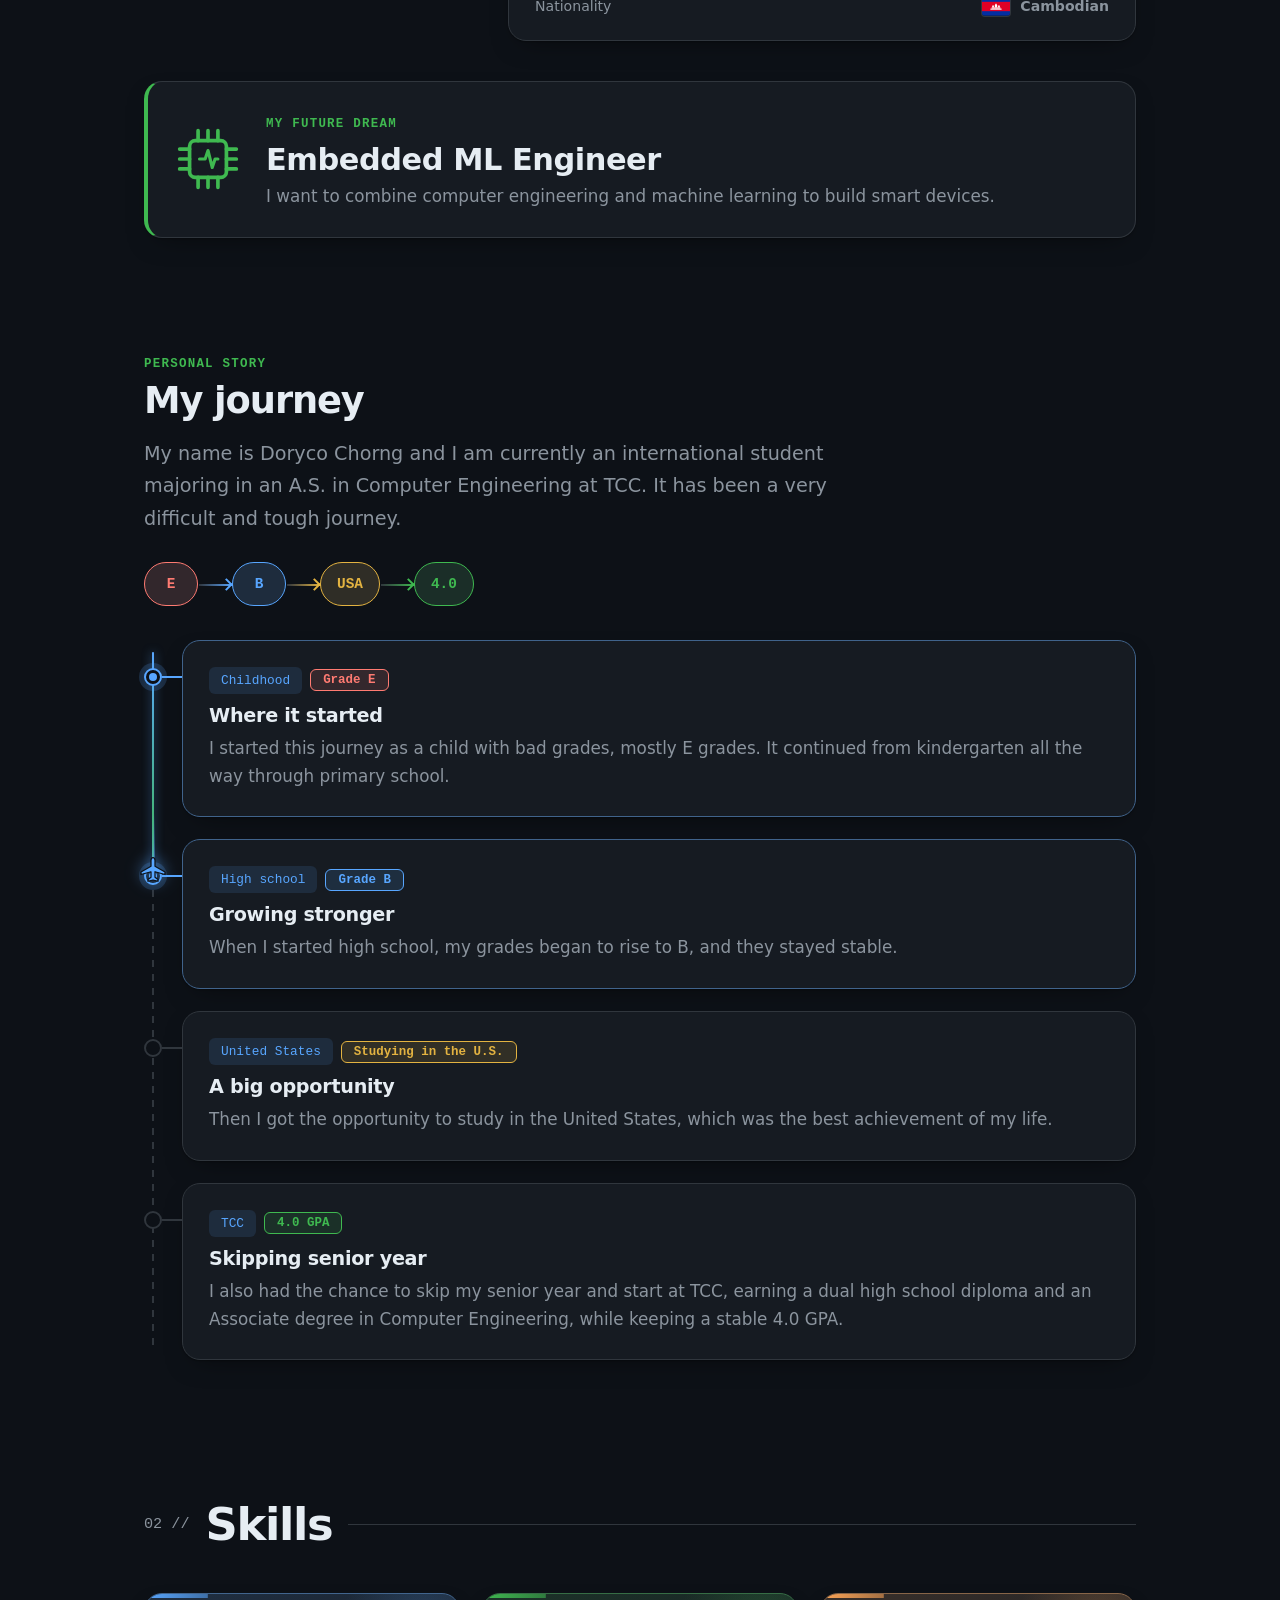
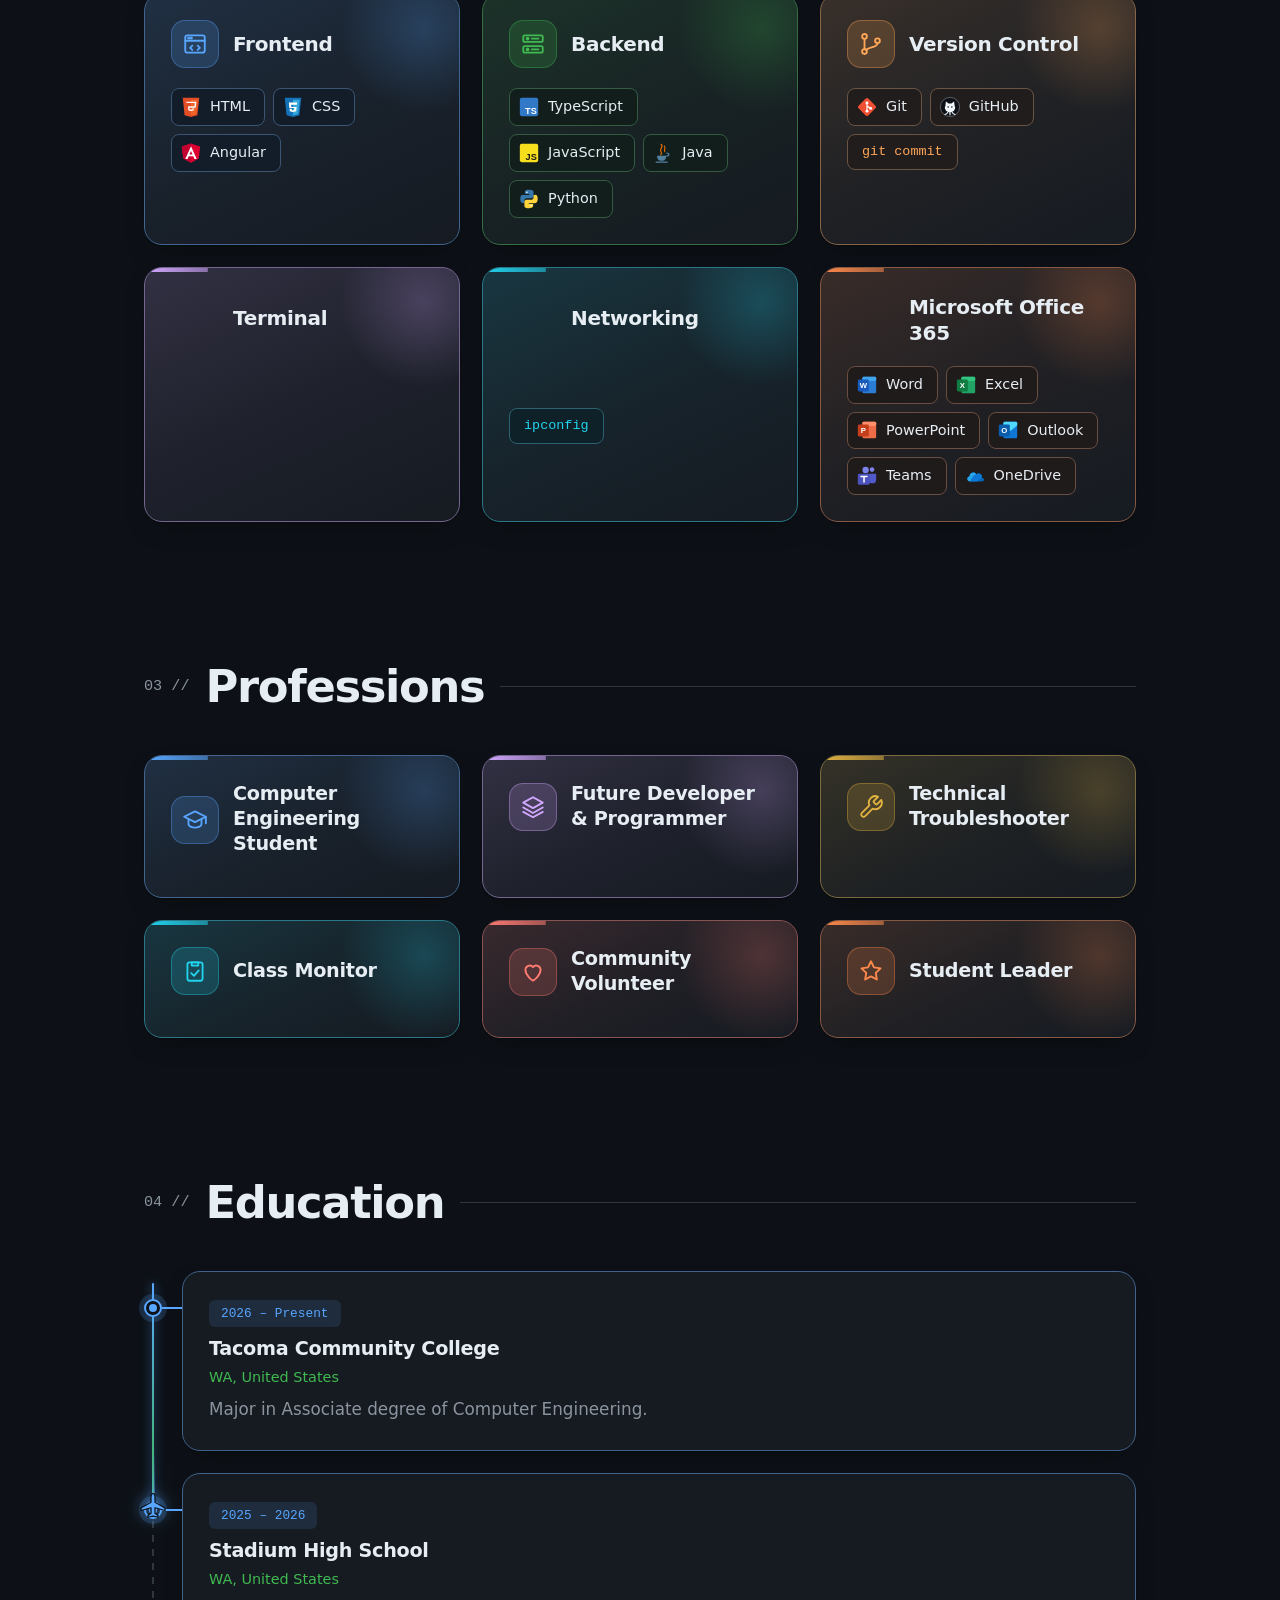
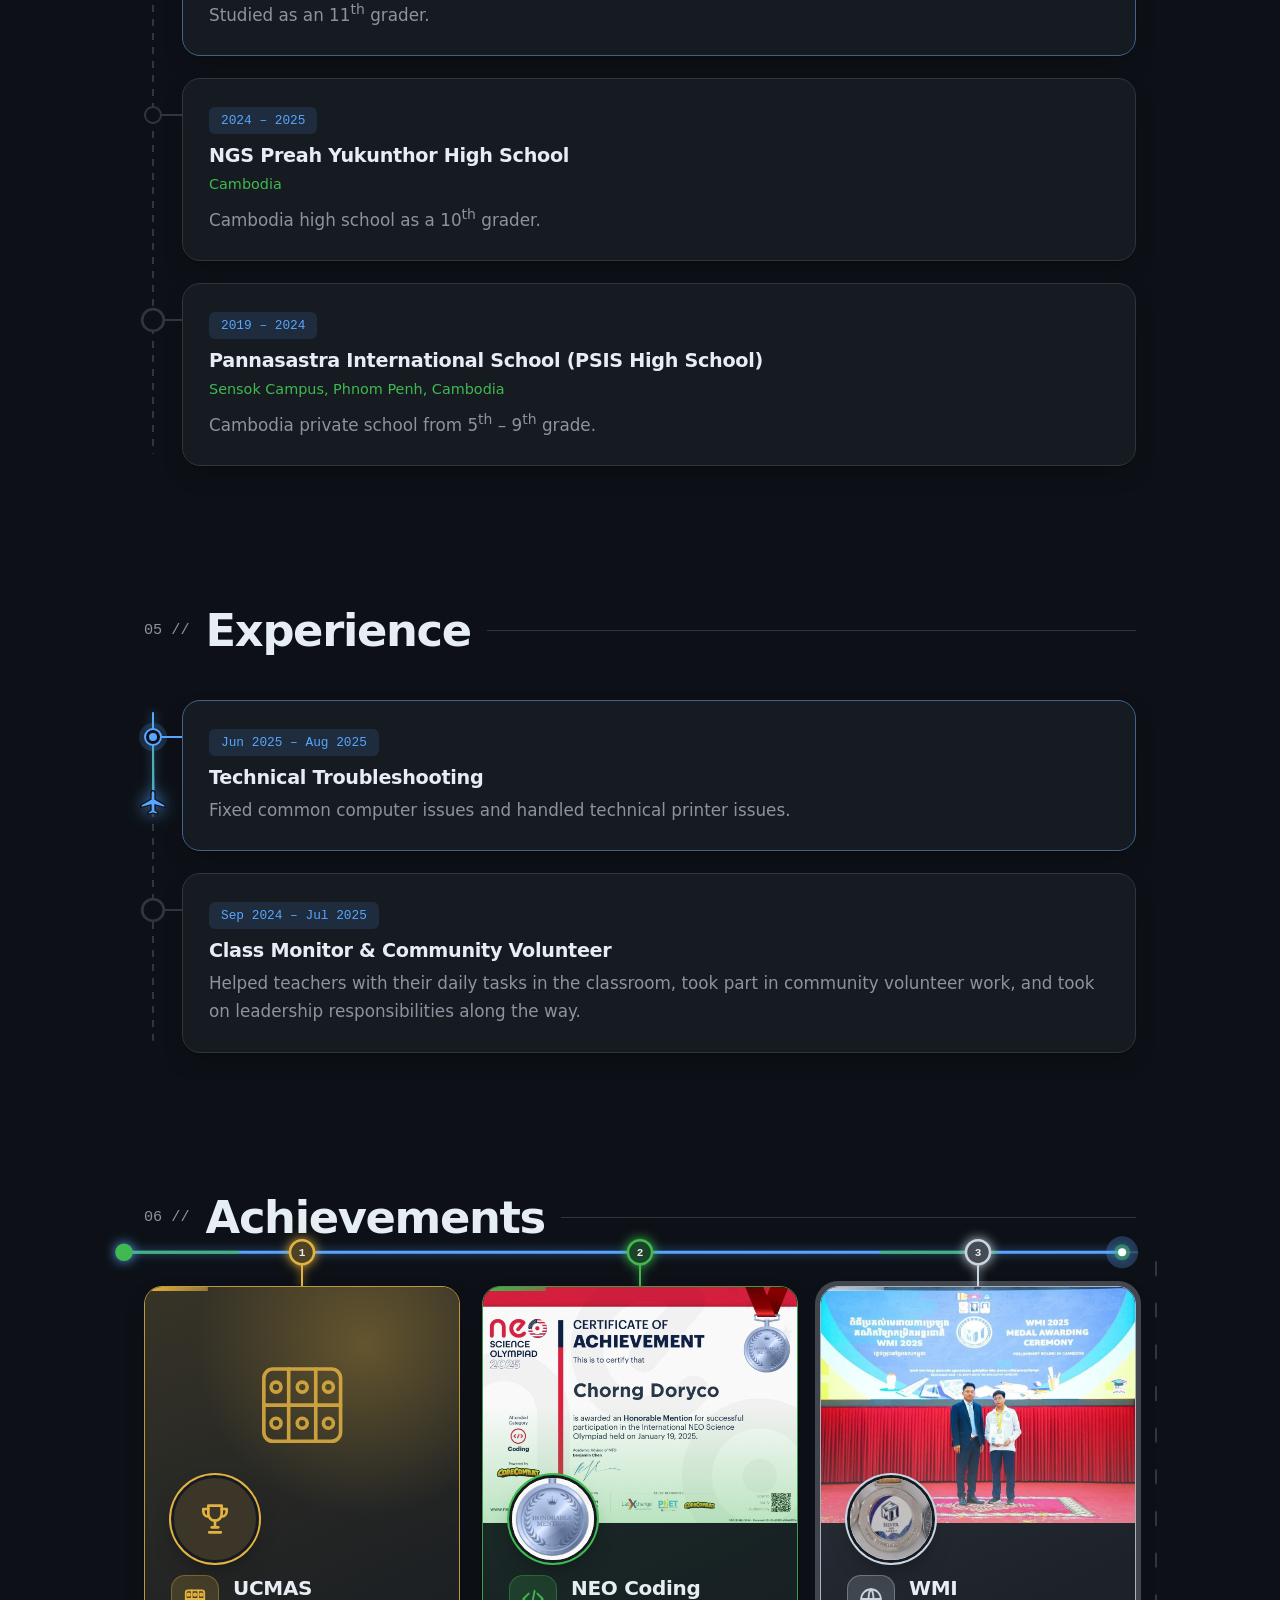
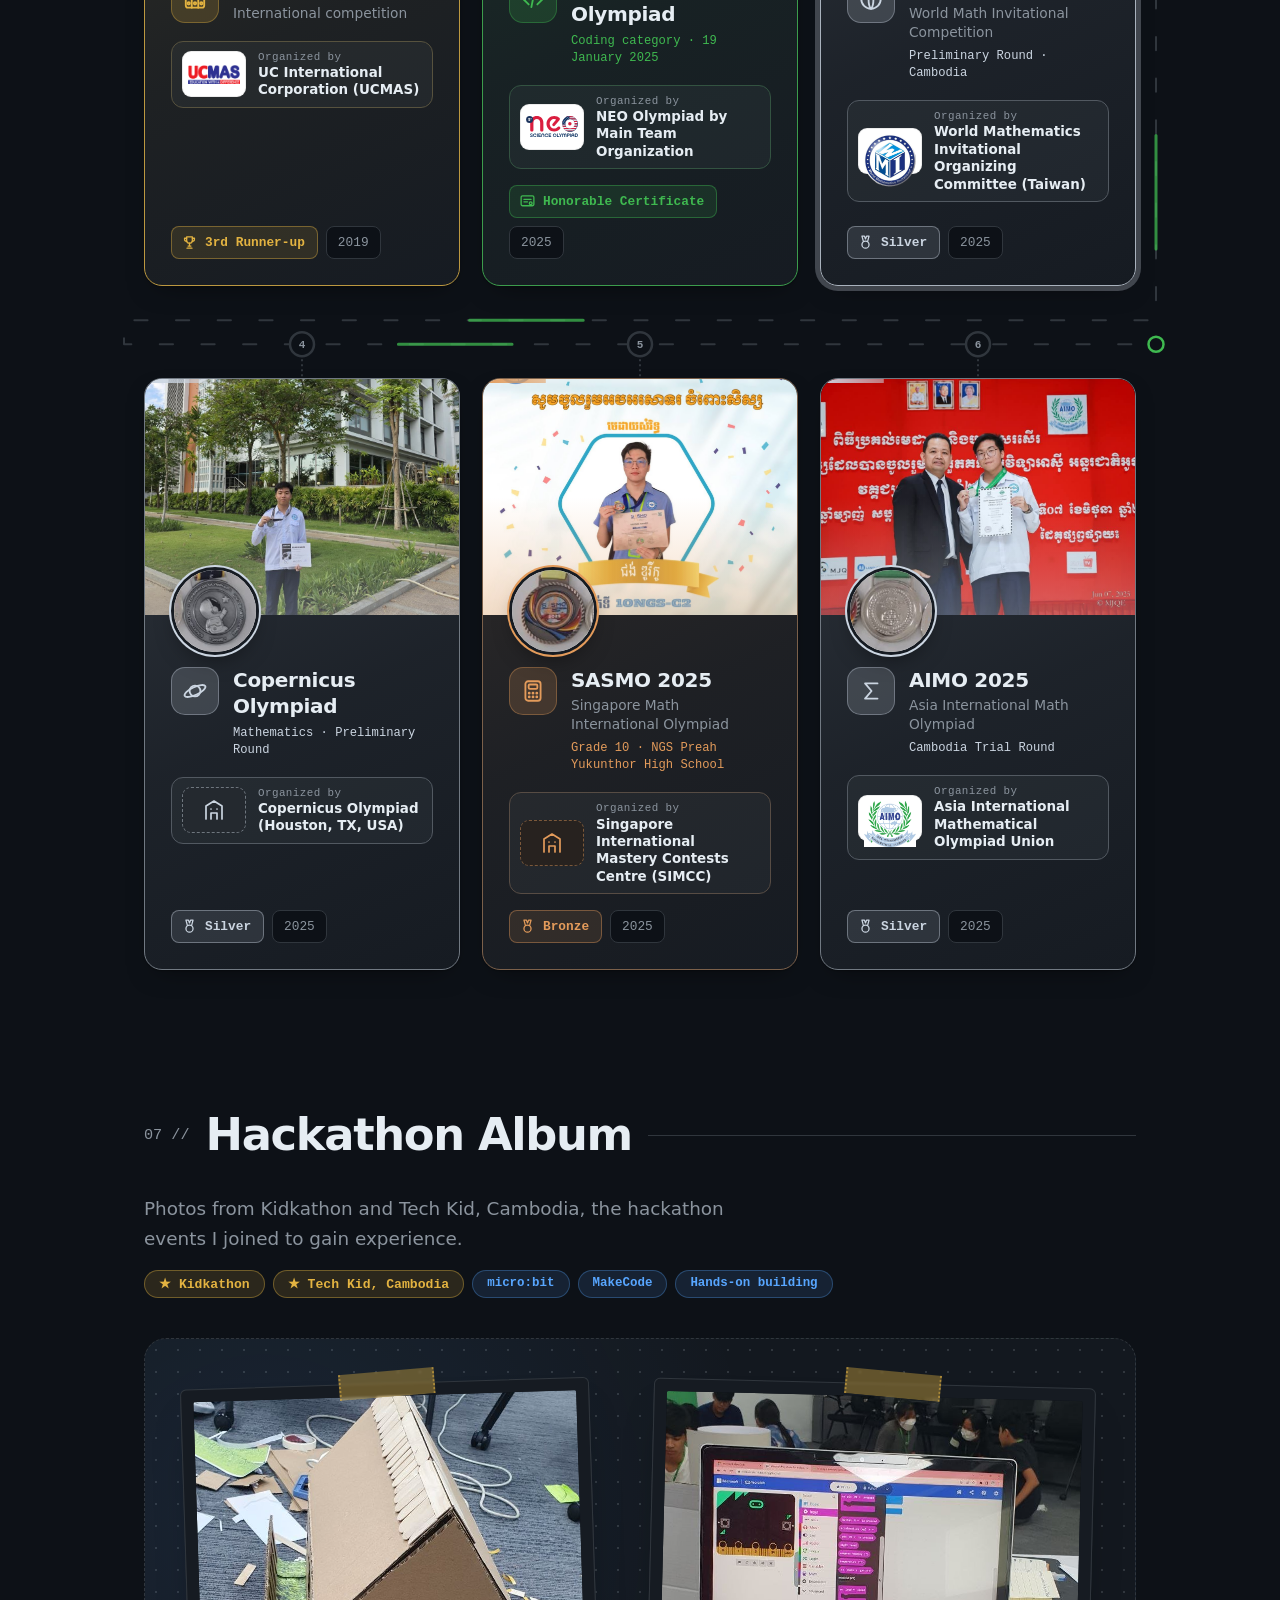
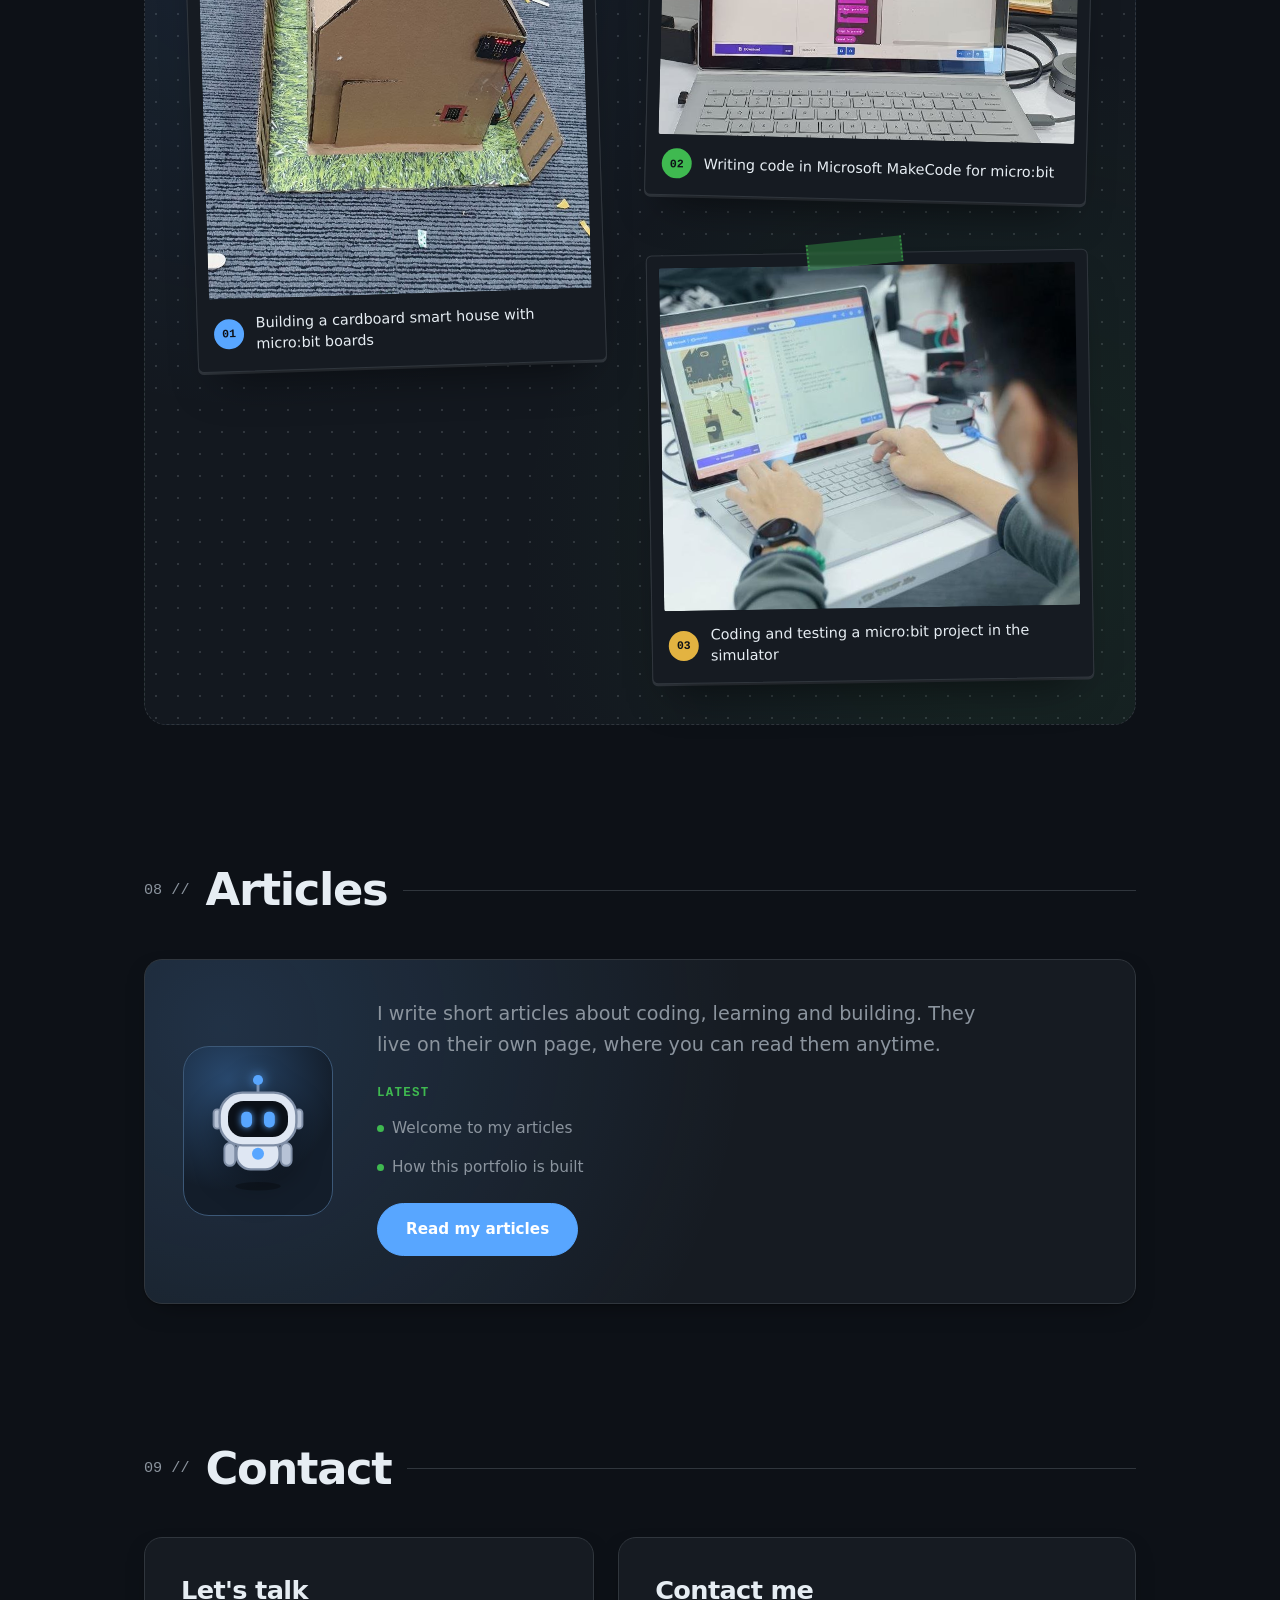
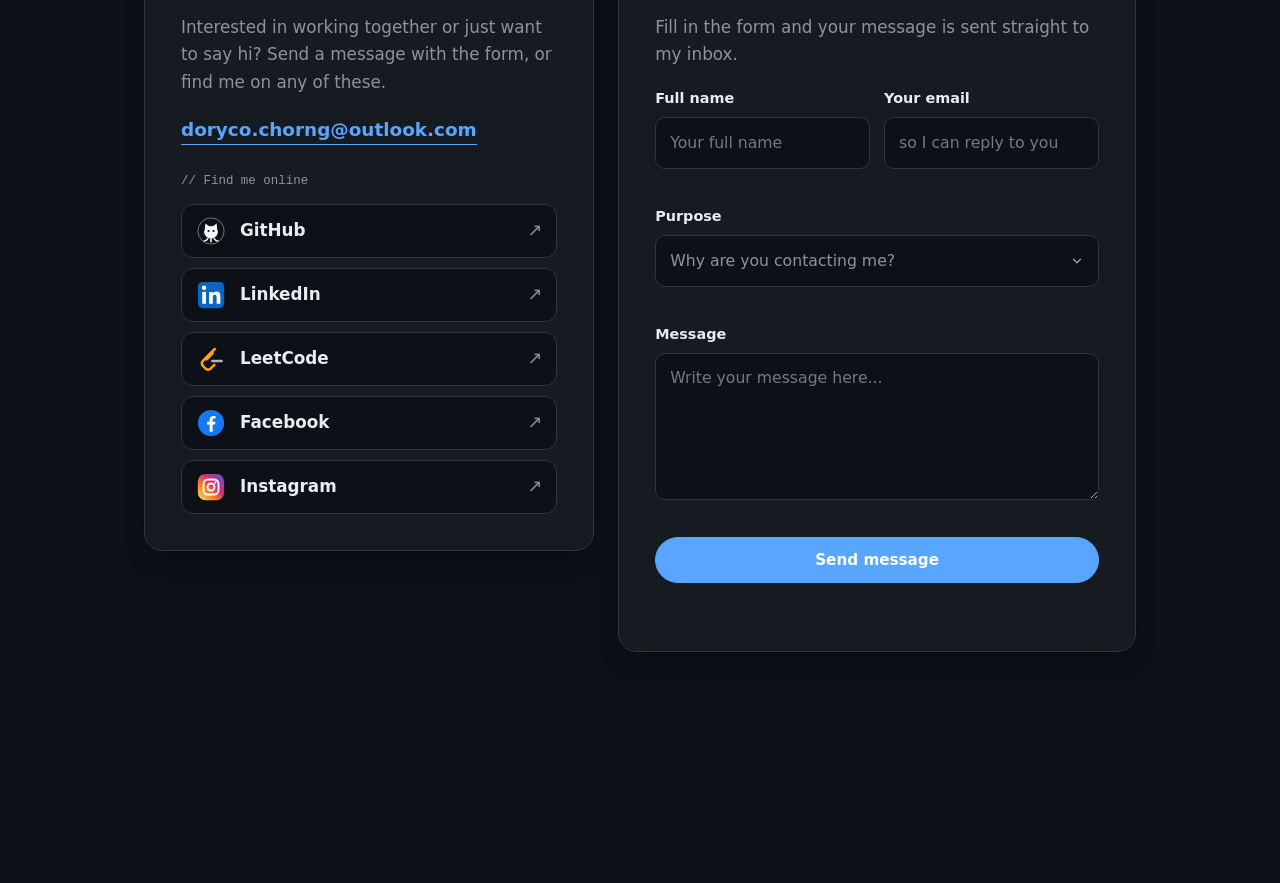
==== commit 6dec8c08: "Add files via upload Modify with articles Modify with avatar" ====
--- a/index.html
+++ b/index.html
@@ -218,6 +218,7 @@
       <a href="#experience" data-i18n="k4">Experience</a>
       <a href="#achievements" data-i18n="ach">Achievements</a>
       <a href="#hackathon" data-i18n="hack_nav">Hackathon</a>
+      <a href="#articles" data-i18n="art_nav">Articles</a>
       <a href="#contact" data-i18n="k5">Contact</a>
     </nav>
     <div class="nav-tools">
@@ -625,9 +626,25 @@
       </div>
     </section>
 
+    <!-- Articles -->
+    <section id="articles" class="section">
+      <div class="title reveal"><span class="num">08 //</span><h2 data-i18n="art_h">Articles</h2></div>
+      <div class="art-teaser card reveal">
+        <div class="art-tav" id="artAvatar" aria-hidden="true"></div>
+        <div class="art-info">
+          <p class="art-lead" data-i18n="art_lead">I write short articles about coding, learning and building. They live on their own page, where you can read them anytime.</p>
+          <div class="art-latest-wrap" id="artLatestWrap" hidden>
+            <span class="label" data-i18n="art_latest">Latest</span>
+            <ul class="art-latest" id="artLatest"></ul>
+          </div>
+          <a class="btn solid" href="articles.html" data-i18n="art_btn">Read my articles</a>
+        </div>
+      </div>
+    </section>
+
     <!-- Contact -->
     <section id="contact" class="section contact">
-      <div class="title reveal"><span class="num">08 //</span><h2 data-i18n="k5">Contact</h2></div>
+      <div class="title reveal"><span class="num">09 //</span><h2 data-i18n="k5">Contact</h2></div>
       <div class="contact-grid">
 
         <div class="contact-info card reveal">
@@ -707,6 +724,8 @@
     <button type="button" class="lb-nav next" id="lbNext" aria-label="Next">&#8250;</button>
   </div>
 
+  <script src="avatars.js"></script>
+  <script src="articles-data.js"></script>
   <script src="script.js"></script>
 </body>
 </html>
--- a/style.css
+++ b/style.css
@@ -1201,3 +1201,131 @@
 /* event tags: where the photos are from */
 .album-tags li.ev { color: var(--gold); background: color-mix(in srgb, var(--gold) 14%, transparent); border-color: color-mix(in srgb, var(--gold) 38%, transparent); font-size: .82rem; }
 .album-tags li.ev::before { content: "\2605\00a0"; }
+
+/* ---------- Byte's customizer: five characters, colours and a name ---------- */
+.bot-layer { --bc: var(--accent); }
+/* the robot and astronaut use the chosen colour for their glowing parts */
+.bot-art .b-flame { fill: var(--bc); }
+.bot-art:not(.human) .eyes .eye { fill: var(--bc); filter: drop-shadow(0 0 3px var(--bc)); }
+.bot-art:not(.human) .eyes path, .bot-art:not(.human) .eyes circle { stroke: var(--bc); filter: drop-shadow(0 0 3px var(--bc)); }
+.bot-art .b-bulb { fill: var(--bc); filter: drop-shadow(0 0 5px var(--bc)); }
+.bot-art .b-core { fill: var(--bc); }
+.bot-art .sl { fill: var(--bc); stroke: rgba(0, 0, 0, .25); stroke-width: 1.2; }
+.bot-art .lace { fill: none; stroke: rgba(255, 255, 255, .7); stroke-width: 1.6; stroke-linecap: round; }
+/* people */
+.bot-art .skin { fill: #e6b88f; stroke: rgba(70, 40, 20, .3); stroke-width: 1.2; }
+.bot-art .hair { fill: #2b2421; }
+.bot-art .shoe { fill: #262a33; }
+.bot-art .blush { fill: #ff8a7a; opacity: .45; }
+.bot-art .mouth { fill: none; stroke: #6b3b2a; stroke-width: 2; stroke-linecap: round; stroke-linejoin: round; }
+.bot.talking .bot-art .mouth { animation: mouthTalk .26s ease-in-out infinite alternate; transform-box: fill-box; transform-origin: center; }
+@keyframes mouthTalk { from { transform: scaleY(.5); } to { transform: scaleY(1.5); } }
+.bot-art.human .eyes .eye { fill: #1d2433; filter: none; }
+.bot-art.human .eyes .shine { fill: #fff; }
+.bot-art.human .eyes path, .bot-art.human .eyes circle:not(.shine) { stroke: #1d2433; filter: none; }
+.bot-art .bow { stroke: rgba(0, 0, 0, .25); stroke-width: 1; stroke-linejoin: round; }
+.bot-art .bowc { fill: #fff; opacity: .85; }
+.bot-art .b-foot { transform-box: fill-box; transform-origin: center; }
+.bot.walking .bot-art .b-foot.l { animation: stepL .42s ease-in-out infinite; }
+.bot.walking .bot-art .b-foot.r { animation: stepL .42s ease-in-out infinite reverse; }
+@keyframes stepL { 0%, 100% { transform: translateY(0); } 50% { transform: translateY(-3px); } }
+/* astronaut */
+.bot-art .pack { fill: #aab6c8; stroke: #7d8ba1; stroke-width: 1.4; }
+.bot-art .suit, .bot-art .helm { fill: #f4f7fb; stroke: #9aa8bd; stroke-width: 1.6; }
+.bot-art .panel { fill: #dbe3ee; stroke: #9aa8bd; stroke-width: 1; }
+.bot-art .dot1 { fill: var(--bc); } .bot-art .dot2 { fill: #ff5a5f; }
+.bot-art .glove, .bot-art .comm { fill: var(--bc); stroke: rgba(0, 0, 0, .25); stroke-width: 1.2; }
+.bot-art .boot { fill: #c9d3e3; stroke: #9aa8bd; stroke-width: 1.2; }
+.bot-art .glint { fill: none; stroke: #fff; stroke-width: 2.2; stroke-linecap: round; opacity: .5; }
+/* cat */
+.bot-art .fur { fill: #f0b26a; stroke: rgba(120, 60, 10, .35); stroke-width: 1.4; }
+.bot-art .belly, .bot-art .muzzle { fill: #fff6ea; stroke: none; }
+.bot-art .inear { fill: #ff9fb3; }
+.bot-art .stripe { fill: none; stroke: #c9782b; stroke-width: 2.4; stroke-linecap: round; }
+.bot-art .nose { fill: #ff7d96; stroke: none; }
+.bot-art .whisk { fill: none; stroke: rgba(80, 45, 20, .55); stroke-width: 1.2; stroke-linecap: round; }
+.bot-art .paw { fill: #fff6ea; stroke: rgba(120, 60, 10, .3); stroke-width: 1.2; }
+.bot-art .tail { fill: none; stroke: #f0b26a; stroke-width: 7; stroke-linecap: round; transform-box: fill-box; transform-origin: 0% 100%; animation: tailSway 2.4s ease-in-out infinite; }
+@keyframes tailSway { 50% { transform: rotate(9deg); } }
+.bot.walking .bot-art .tail { animation-duration: .6s; }
+.bot-art .hd { stroke-linejoin: round; }
+
+/* the button that opens the panel, sitting next to the question box */
+.bot-cust-btn { position: absolute; right: calc(min(340px, 36vw) + 28px); bottom: 24px; width: 38px; height: 38px; display: grid; place-items: center; padding: 0; border-radius: 50%; border: 1.5px solid var(--line); background: var(--card); color: var(--fg); cursor: pointer; pointer-events: auto; transition: border-color .3s, color .3s, transform .4s var(--ease); }
+.bot-cust-btn:hover { border-color: var(--bc); color: var(--bc); transform: rotate(-12deg) scale(1.06); }
+.bot-cust-btn svg { width: 19px; height: 19px; fill: none; stroke: currentColor; stroke-width: 1.7; stroke-linecap: round; stroke-linejoin: round; }
+.bot-cust-btn circle { fill: currentColor; stroke: none; }
+@media (max-width: 900px) { .bot-cust-btn { right: calc(min(280px, 38vw) + 28px); } }
+.bot-layer.off .bot-cust-btn, .bot-layer.off .bot-cust { display: none; }
+.bot-cust { position: absolute; right: 16px; bottom: 98px; width: min(372px, calc(100vw - 32px)); max-height: calc(100vh - 170px); overflow-y: auto; padding: 16px 18px 18px; background: var(--card); color: var(--fg); border: 1.5px solid color-mix(in srgb, var(--bc) 55%, var(--line)); border-radius: 18px; box-shadow: 0 22px 48px -14px rgba(0, 0, 0, .65); pointer-events: auto; opacity: 0; translate: 0 10px; transition: opacity .2s, translate .3s var(--ease); }
+.bot-cust.open { opacity: 1; translate: 0 0; }
+.bot-cust[hidden] { display: none; }
+.bc-head { display: flex; align-items: center; justify-content: space-between; gap: 10px; }
+.bc-head b { font-size: 1.02rem; letter-spacing: -.01em; }
+.bc-x { width: 28px; height: 28px; border: 0; border-radius: 50%; background: none; color: var(--muted); font-size: 1.3rem; line-height: 1; cursor: pointer; }
+.bc-x:hover { color: var(--fg); background: color-mix(in srgb, var(--fg) 8%, transparent); }
+.bc-hint { margin: 4px 0 12px; color: var(--muted); font-size: .84rem; line-height: 1.5; }
+.bc-styles { display: grid; grid-template-columns: repeat(5, 1fr); gap: 7px; margin-bottom: 14px; }
+.bc-style { display: flex; flex-direction: column; align-items: center; gap: 4px; padding: 8px 2px 6px; border-radius: 12px; border: 1.5px solid var(--line); background: var(--bg); color: var(--fg); cursor: pointer; transition: border-color .25s, background .25s, transform .3s var(--ease); }
+.bc-style:hover { transform: translateY(-3px); border-color: color-mix(in srgb, var(--bc) 60%, var(--line)); }
+.bc-style[aria-pressed="true"] { border-color: var(--bc); background: color-mix(in srgb, var(--bc) 14%, var(--bg)); }
+.bc-style .bot-art { width: 46px; height: 58px; overflow: visible; }
+.bc-style .bot-art, .bc-style .bot-art * { animation: none !important; }
+.bc-style .b-shadow, .bc-style .b-flame { display: none; }
+.bc-style .e-happy, .bc-style .e-sleep, .bc-style .e-dizzy, .bc-style .e-wow { display: none; }
+.bc-style span { font: 600 .68rem var(--sans); color: var(--muted); }
+.bc-style[aria-pressed="true"] span { color: var(--fg); }
+.bc-row { display: flex; align-items: center; gap: 12px; margin-bottom: 12px; }
+.bc-l { flex: none; width: 54px; font: 600 .74rem var(--mono); color: var(--muted); letter-spacing: .04em; }
+.bc-sw { display: flex; flex-wrap: wrap; gap: 8px; }
+.bc-swatch { width: 26px; height: 26px; padding: 0; border-radius: 50%; border: 2px solid var(--card); background: var(--sw); cursor: pointer; box-shadow: 0 0 0 1.5px var(--line); transition: transform .25s var(--ease), box-shadow .25s; }
+.bc-swatch:hover { transform: scale(1.14); }
+.bc-swatch[aria-pressed="true"] { box-shadow: 0 0 0 2.5px var(--sw); transform: scale(1.1); }
+#bcName { flex: 1; min-width: 0; padding: 8px 12px; border-radius: 10px; border: 1px solid var(--line); background: var(--bg); color: var(--fg); font: .9rem var(--sans); }
+#bcName:focus { outline: none; border-color: var(--bc); box-shadow: 0 0 0 3px color-mix(in srgb, var(--bc) 22%, transparent); }
+.bc-foot { display: flex; justify-content: flex-end; }
+.bc-rand { padding: 7px 16px; border-radius: 999px; border: 1px solid var(--line); background: var(--bg); color: var(--fg); font: 500 .82rem var(--sans); cursor: pointer; transition: border-color .25s, color .25s; }
+.bc-rand:hover { border-color: var(--bc); color: var(--bc); }
+html[lang="km"] .bc-l, html[lang="km"] .bc-style span { font-family: "Noto Sans Khmer", "Khmer UI", "Leelawadee UI", "Khmer OS System", var(--sans); letter-spacing: 0; }
+html[lang="km"] .bc-hint { line-height: 1.75; }
+.bb-name { text-transform: none; }
+@media (prefers-reduced-motion: reduce) { .bot-cust { transition: none; } .bot-art .tail, .bot.talking .bot-art .mouth, .bot.walking .bot-art .b-foot { animation: none; } }
+
+/* ---------- Articles teaser on the main page ---------- */
+.art-teaser { display: grid; grid-template-columns: 150px minmax(0, 1fr); gap: clamp(20px, 4vw, 44px); align-items: center; padding: clamp(22px, 3.5vw, 38px); background: radial-gradient(circle at 8% 20%, color-mix(in srgb, var(--bc, var(--accent)) 16%, transparent), transparent 55%), var(--card); }
+.art-tav { --bc: var(--accent); display: grid; place-items: center; width: 150px; height: 170px; border-radius: 26px; background: radial-gradient(circle at 30% 20%, color-mix(in srgb, var(--bc) 32%, transparent), transparent 65%), color-mix(in srgb, var(--bc) 8%, var(--bg)); border: 1px solid color-mix(in srgb, var(--bc) 30%, var(--line)); }
+.art-tav .bot-art { width: 96px; height: 120px; overflow: visible; }
+.art-tav .b-flame { display: none; }
+.art-lead { font-size: clamp(1.02rem, 1.9vw, 1.2rem); line-height: 1.65; color: var(--fg); margin-bottom: 16px; max-width: 620px; }
+.art-latest-wrap { margin-bottom: 18px; }
+.art-latest-wrap[hidden] { display: none; }
+.art-latest { list-style: none; margin-top: 6px; display: grid; gap: 4px; }
+.art-latest a { display: inline-flex; align-items: center; gap: 8px; padding: 5px 0; color: var(--muted); font-size: .96rem; transition: color .25s, transform .3s var(--ease); }
+.art-latest a::before { content: ""; width: 7px; height: 7px; border-radius: 50%; background: var(--accent-2); flex: none; }
+.art-latest a:hover { color: var(--accent); transform: translateX(4px); }
+@media (max-width: 640px) { .art-teaser { grid-template-columns: minmax(0, 1fr); text-align: left; } .art-tav { width: 120px; height: 140px; } .art-tav .bot-art { width: 78px; height: 98px; } }
+
+/* ---------- five more cute characters ---------- */
+.bot-art .fur2 { fill: #fff8f0; stroke: rgba(120, 60, 10, .25); stroke-width: 1.4; }
+.bot-art .bear { fill: #a9744a; stroke: rgba(70, 35, 10, .35); stroke-width: 1.4; }
+.bot-art .tan { fill: #ecd0a8; stroke: none; }
+.bot-art .pdark { fill: #2b3446; stroke: none; }
+.bot-art .pnose { fill: #2b2f3a; stroke: none; }
+.bot-art .white { fill: #fff; stroke: rgba(0, 0, 0, .12); stroke-width: 1; }
+.bot-art .orange, .bot-art .beak { fill: #ff9a3c; stroke: rgba(120, 50, 0, .3); stroke-width: 1; }
+.bot-art .beanie { stroke: rgba(0, 0, 0, .25); stroke-width: 1.2; }
+.bot-art .foxo { fill: #f28a2e; stroke: rgba(120, 50, 0, .35); stroke-width: 1.4; }
+.bot-art .foxt { fill: none; stroke: #f28a2e; stroke-width: 9; stroke-linecap: round; transform-box: fill-box; transform-origin: 0% 100%; animation: tailSway 2.4s ease-in-out infinite; }
+.bot.walking .bot-art .foxt { animation-duration: .6s; }
+.bot-art .tooth { fill: #fff; stroke: rgba(0, 0, 0, .2); stroke-width: .8; }
+/* the panda's eyes sit on dark patches, so they are light */
+.bot-art.st-panda .eyes .eye { fill: #fff; }
+.bot-art.st-panda .eyes .shine { fill: #1d2433; }
+.bot-art.st-panda .eyes path, .bot-art.st-panda .eyes circle:not(.shine) { stroke: #fff; }
+.bc-styles { grid-template-columns: repeat(5, 1fr); }
+/* eye highlights: a plain white dot (no blue outline) */
+.bot-art.human .eyes .shine { fill: #fff; stroke: none; filter: none; }
+.bot-art.st-panda .eyes .shine { fill: #1d2433; stroke: none; }
+/* the robot's colours are available everywhere (teaser and articles page), not only in Byte's strip */
+:root { --bot-body: #dfe7f3; --bot-shade: #b7c3d6; --bot-line: #7f8ea6; --bot-visor: #0b1018; }
+:root:not([data-theme="dark"]) { --bot-body: #ffffff; --bot-shade: #d4dce8; --bot-line: #93a1b8; --bot-visor: #1a2230; }
